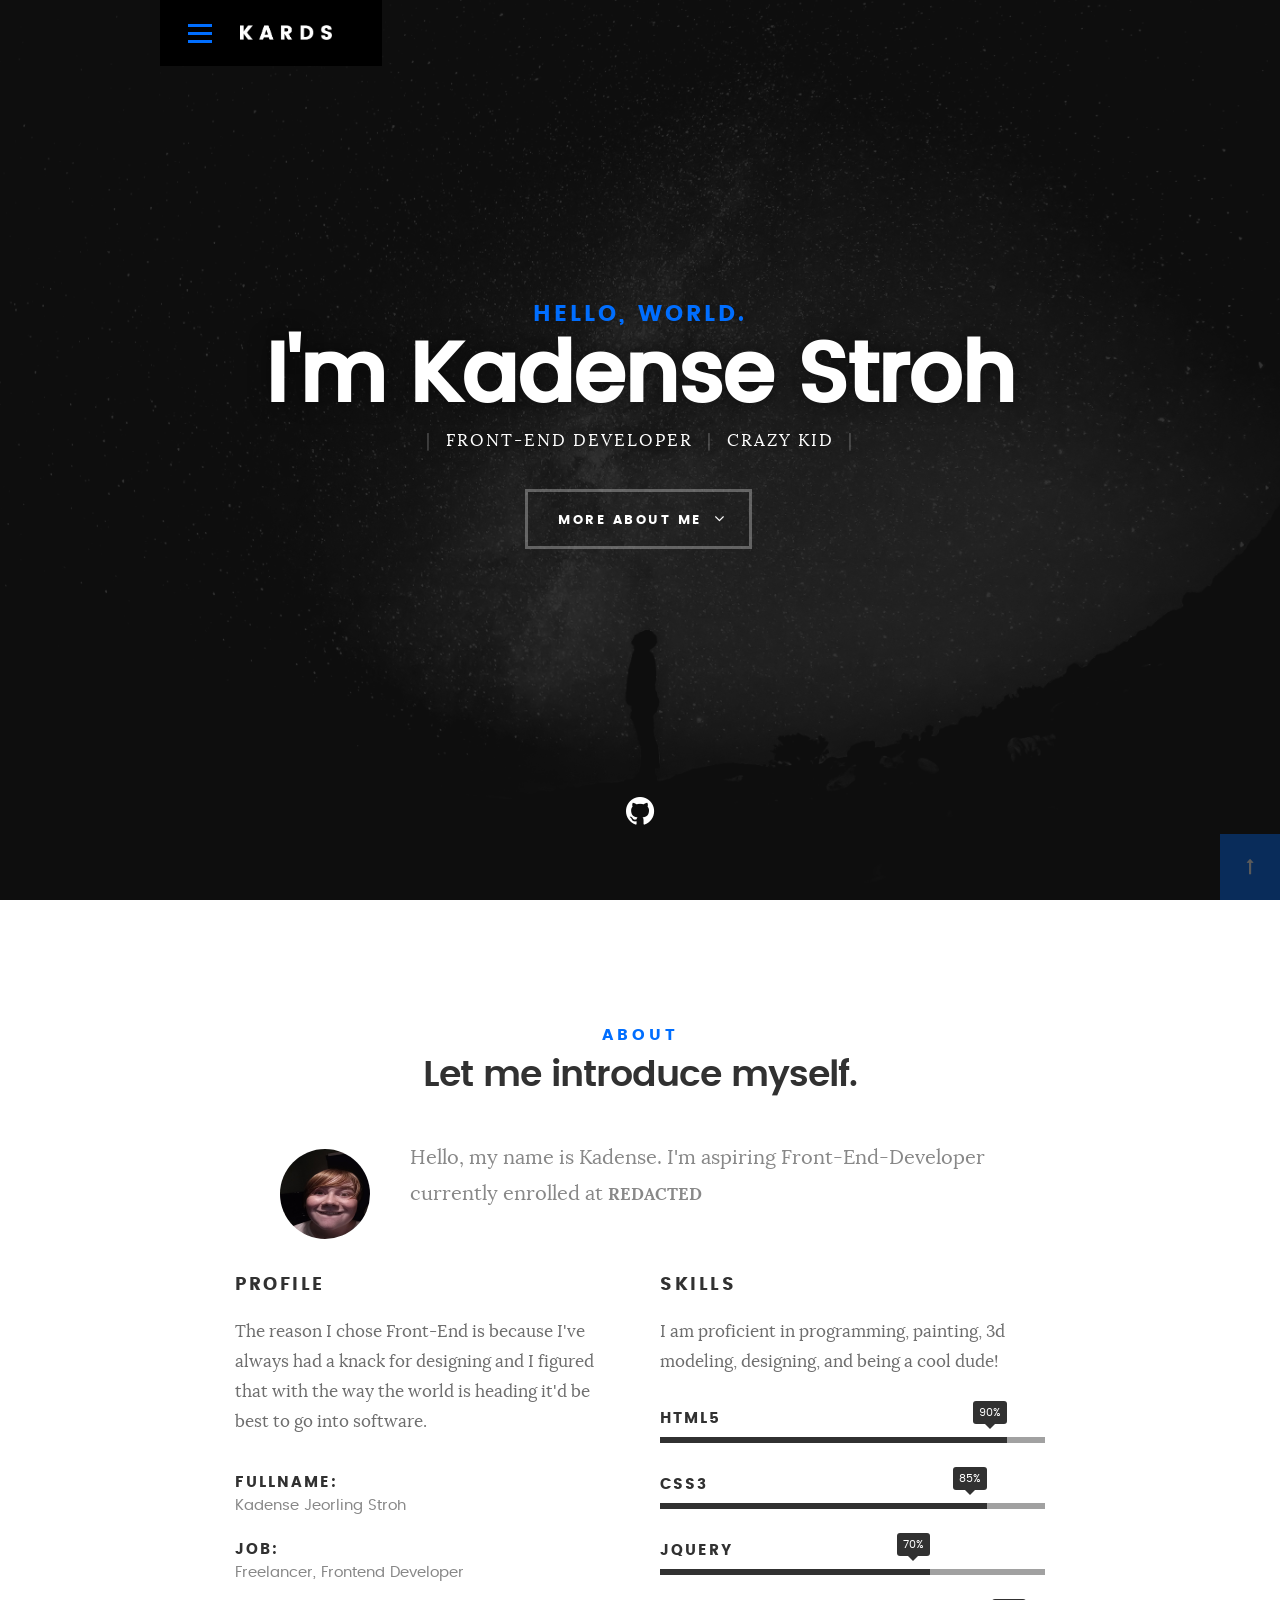
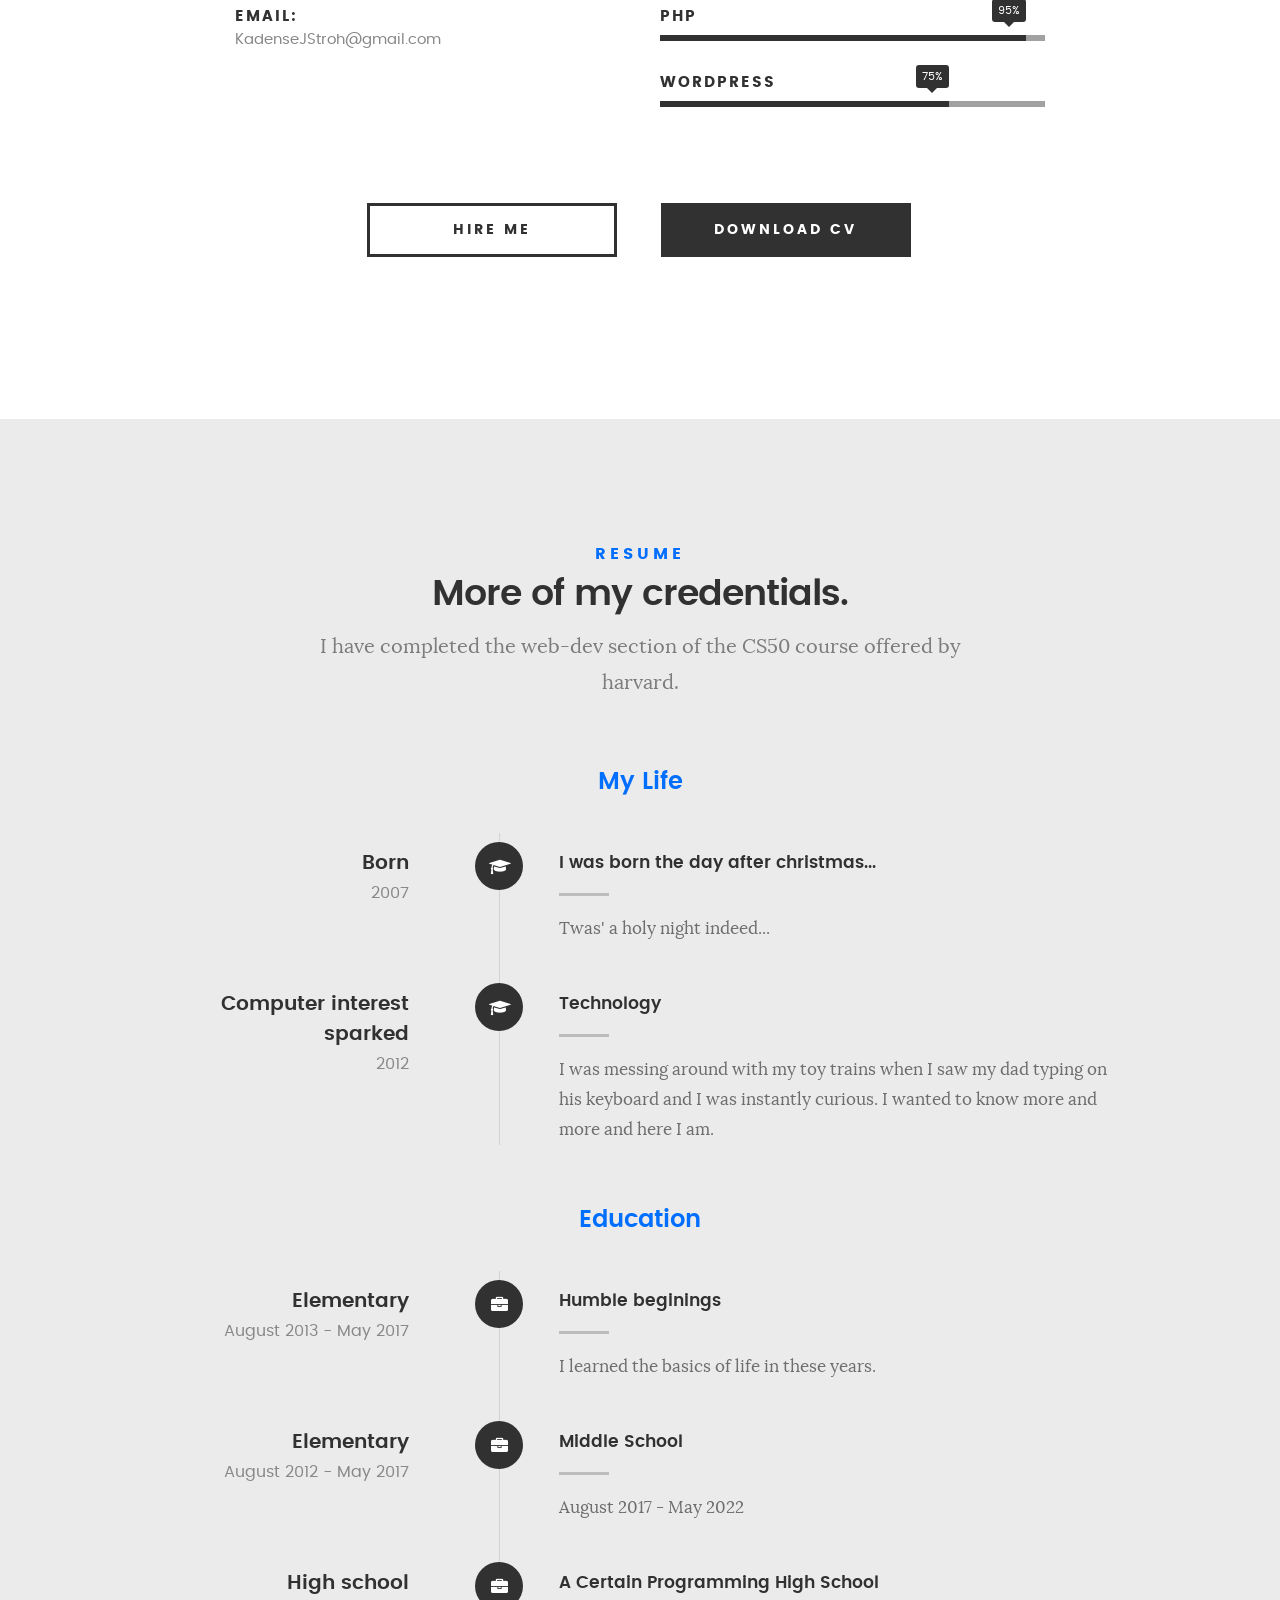
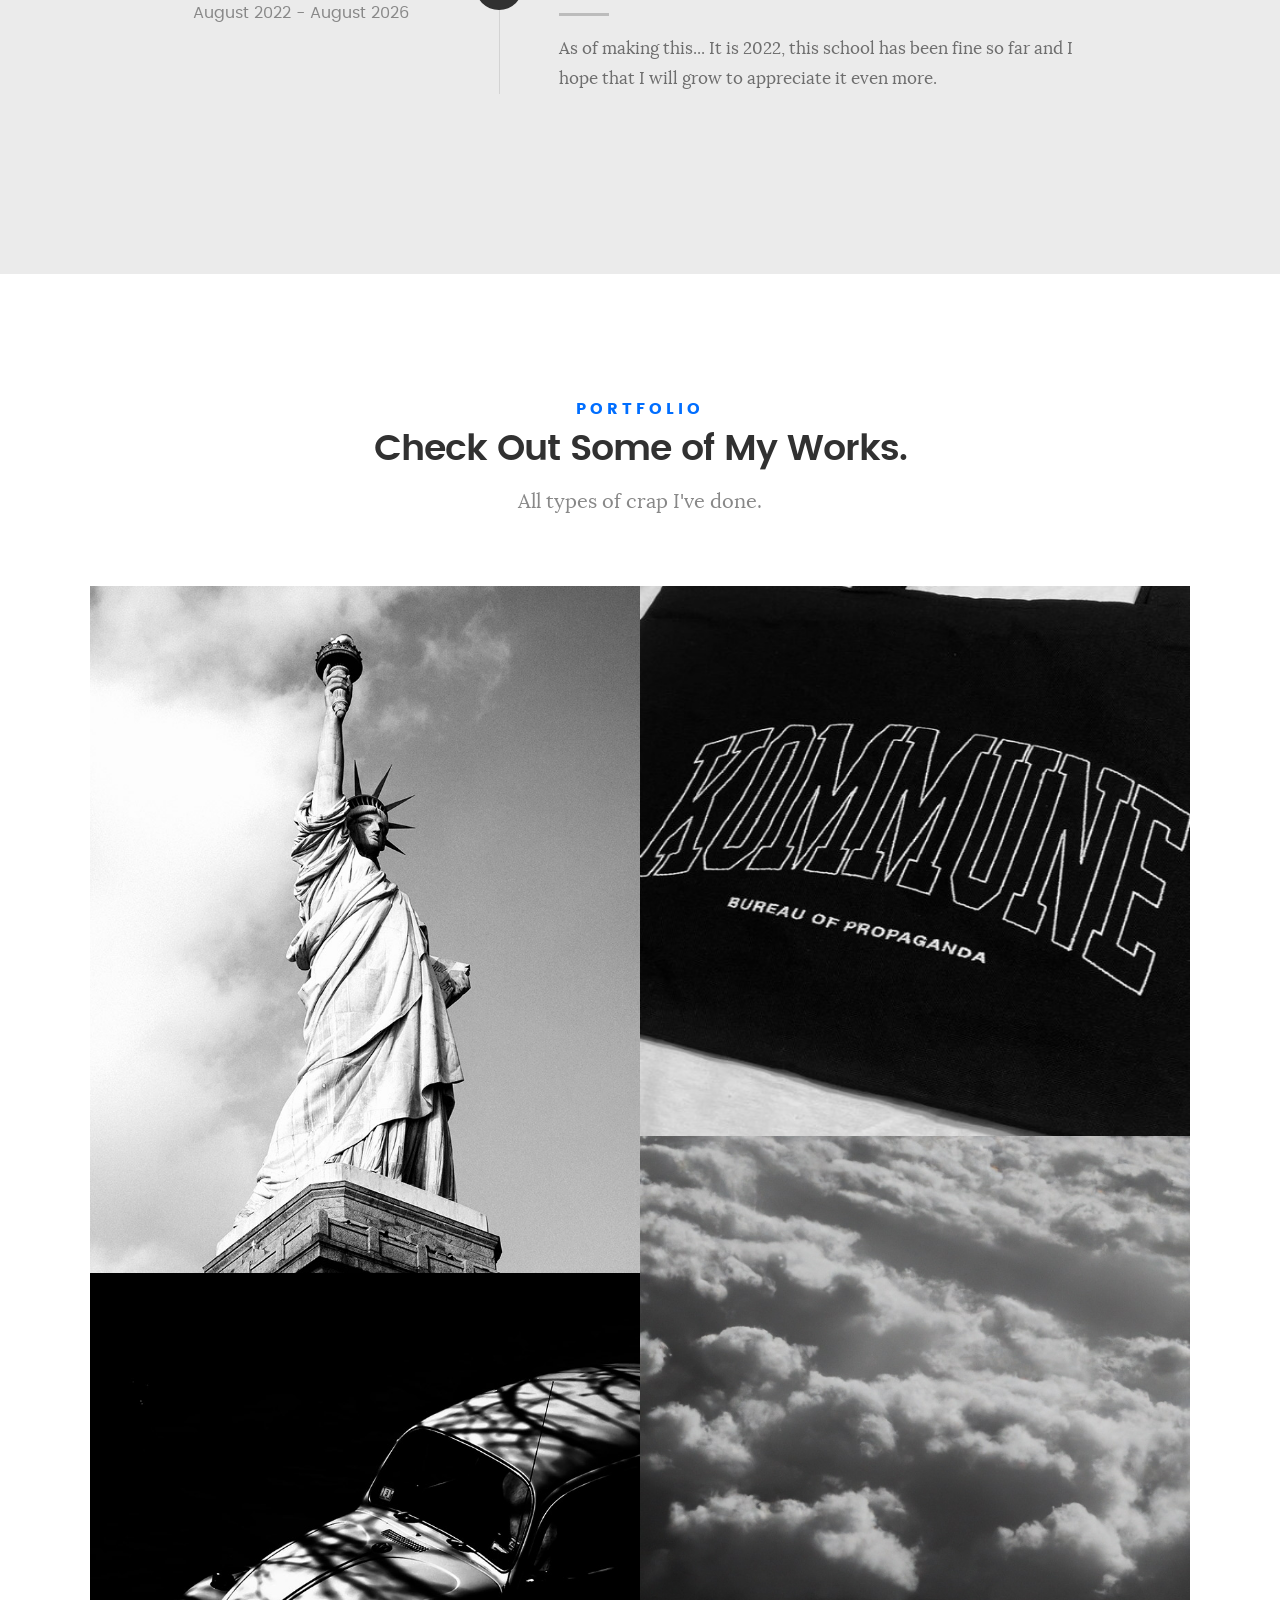
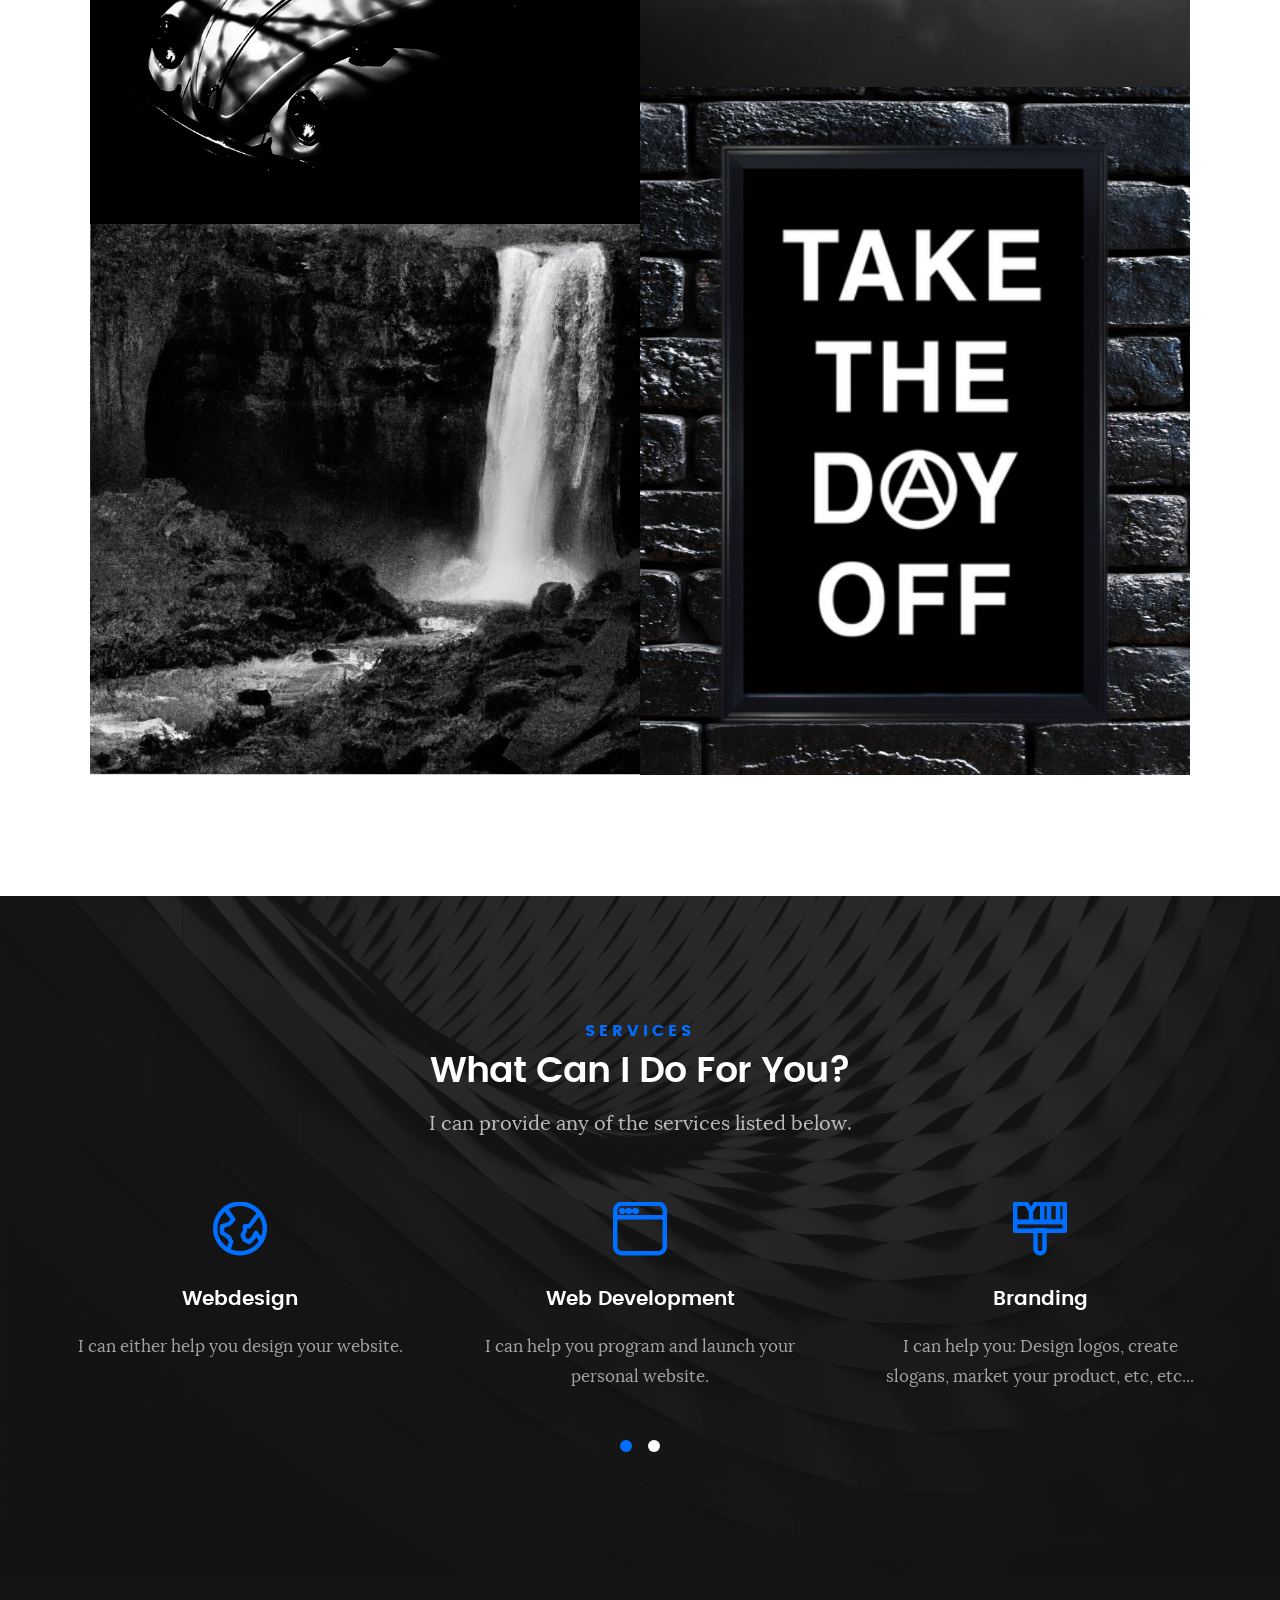
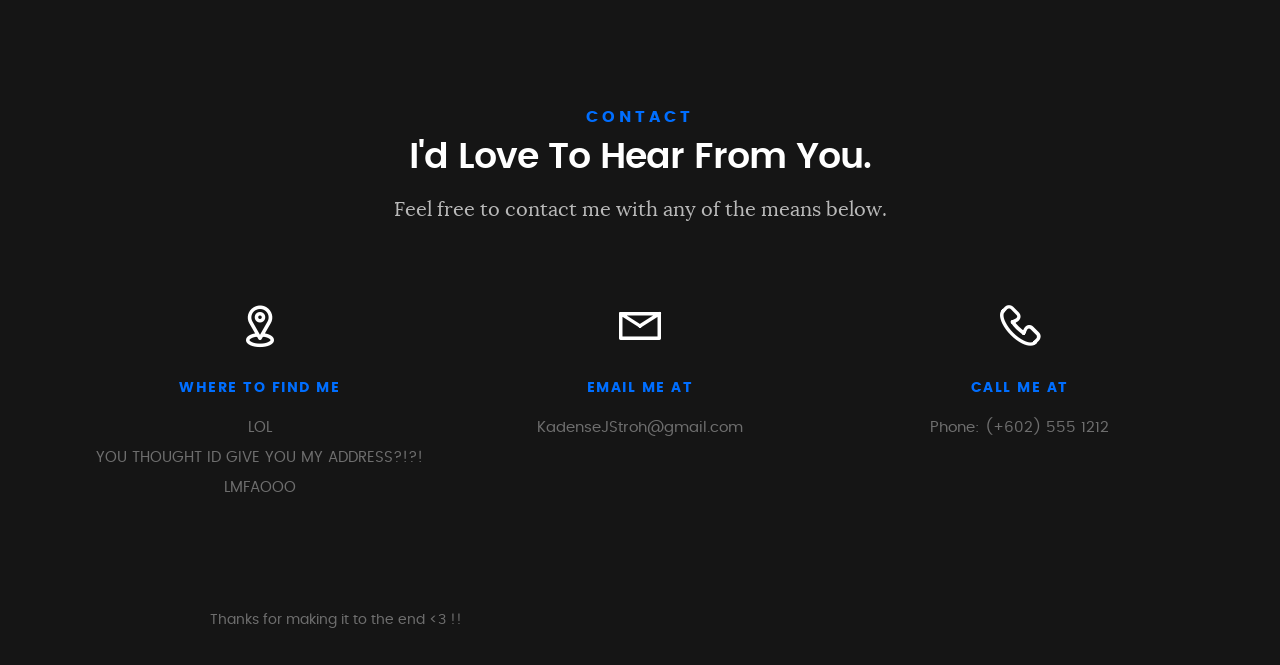
==== index.html @ 2c358355 "Update index.html" ====
<!DOCTYPE html>
<!--[if IE 8 ]><html class="no-js oldie ie8" lang="en"> <![endif]-->
<!--[if IE 9 ]><html class="no-js oldie ie9" lang="en"> <![endif]-->
<!--[if (gte IE 9)|!(IE)]><!--><html class="no-js" lang="en"> <!--<![endif]-->
<head>

<link rel="shortcut icon" type="image/png" 
      href="{{ "favicon.png"  | absolute_url }}">
	
   <!--- basic page needs
   ================================================== -->
   <meta charset="utf-8">
	<title>Portfolio</title>
	<meta name="description" content="">  
	<meta name="author" content="">

   <!-- mobile specific metas
   ================================================== -->
	<meta name="viewport" content="width=device-width, initial-scale=1, maximum-scale=1">

 	<!-- CSS
   ================================================== -->
   <link rel="stylesheet" href="css/base.css">  
   <link rel="stylesheet" href="css/main.css">
   <link rel="stylesheet" href="css/vendor.css">     

   <!-- script
   ================================================== -->   
	<script src="js/modernizr.js"></script>
	<script src="js/pace.min.js"></script>

   <!-- favicons
	================================================== -->
	<link rel="icon" type="image/png" href="favicon.png">

</head>

<body id="top">

	<!-- header 
   ================================================== -->
   <header>   	
   	<div class="row">

   		<div class="top-bar">
   			<a class="menu-toggle" href="#"><span>Menu</span></a>

	   		<div class="logo">
		         <a href="index.html">Home</a>
		      </div>		      

		   	<nav id="main-nav-wrap">
					<ul class="main-navigation">
						<li class="current"><a class="smoothscroll"  href="#intro" title="">Home</a></li>
						<li><a class="smoothscroll"  href="#about" title="">About</a></li>
						<li><a class="smoothscroll"  href="#resume" title="">Resume</a></li>
						<li><a class="smoothscroll"  href="#portfolio" title="">Portfolio</a></li>
						<li><a class="smoothscroll"  href="#services" title="">Services</a></li>					
						<li><a class="smoothscroll"  href="#contact" title="">Contact</a></li>	
						<li><a href="styles.html" title="">Style Demo</a></li>				
					</ul>
				</nav>    		
   		</div> <!-- /top-bar --> 
   		
   	</div> <!-- /row --> 		
   </header> <!-- /header -->

	<!-- intro section
   ================================================== -->
   <section id="intro">   

   	<div class="intro-overlay"></div>	

   	<div class="intro-content">
   		<div class="row">

   			<div class="col-twelve">

	   			<h5>Hello, World.</h5>
	   			<h1>I'm Kadense Stroh</h1>

	   			<p class="intro-position">
	   				<span>Front-end Developer</span>
	   				<span>Crazy Kid</span> 
	   			</p>

	   			<a class="button stroke smoothscroll" href="#about" title="">More About Me</a>

	   		</div>  
   			
   		</div>   		 		
   	</div> <!-- /intro-content --> 

   	<ul class="intro-social">
         <li><a href="https://github.com/Porgius"><i class="fa fa-github"></i></a></li>
      </ul> <!-- /intro-social -->      	

   </section> <!-- /intro -->


   <!-- about section
   ================================================== -->
   <section id="about">  

   	<div class="row section-intro">
   		<div class="col-twelve">

   			<h5>About</h5>
   			<h1>Let me introduce myself.</h1>

   			<div class="intro-info">

   				<img src="images/profile-pic.jpg" alt="Profile Picture">

   				<p class="lead">Hello, my name is Kadense. I'm aspiring Front-End-Developer currently enrolled at <strong> REDACTED </strong></p>
   			</div>   			

   		</div>   		
   	</div> <!-- /section-intro -->

   	<div class="row about-content">

   		<div class="col-six tab-full">

   			<h3>Profile</h3>
   			<p>The reason I chose Front-End is because I've always had a knack for designing and I figured that with the way the world is heading it'd be best to go into software.</p>

   			<ul class="info-list">
   				<li>
   					<strong>Fullname:</strong>
   					<span>Kadense Jeorling Stroh</span>
   				</li>
   		
   				<li>
   					<strong>Job:</strong>
   					<span>Freelancer, Frontend Developer</span>
   				</li>
   				<li>
   					<strong>Email:</strong>
   					<span>KadenseJStroh@gmail.com</span>
   				</li>

   			</ul> <!-- /info-list -->

   		</div>

   		<div class="col-six tab-full">

   			<h3>Skills</h3>
   			<p>I am proficient in programming, painting, 3d modeling, designing, and being a cool dude!</p>

				<ul class="skill-bars">
				   <li>
				   	<div class="progress percent90"><span>90%</span></div>
				   	<strong>HTML5</strong>
				   </li>
				   <li>
				   	<div class="progress percent85"><span>85%</span></div>
				   	<strong>CSS3</strong>
				   </li>
				   <li>
				   	<div class="progress percent70"><span>70%</span></div>
				   	<strong>JQuery</strong>
				   </li>
				   <li>
				   	<div class="progress percent95"><span>95%</span></div>
				   	<strong>PHP</strong>
				   </li>
				   <li>

				   	<div class="progress percent75"><span>75%</span></div>
				   	<strong>Wordpress</strong>
				   </li>
      
				</ul> <!-- /skill-bars -->		

   		</div>

   	</div>

   	<div class="row button-section">
   		<div class="col-twelve">
   			<a href="#contact" title="Hire Me" class="button stroke smoothscroll">Hire Me</a>
   			<a href="#" title="Download CV" class="button button-primary">Download CV</a>
   		</div>   		
   	</div>

   </section> <!-- /process-->    


   <!-- resume Section
   ================================================== -->
	<section id="resume" class="grey-section">

		<div class="row section-intro">
   		<div class="col-twelve">

   			<h5>Resume</h5>
   			<h1>More of my credentials.</h1>

   			<p class="lead">I have completed the web-dev section of the CS50 course offered by harvard.</p>

   		</div>   		
   	</div> <!-- /section-intro--> 

   	<div class="row resume-timeline">

   		<div class="col-twelve resume-header">

   			<h2>My Life</h2>

   		</div> <!-- /resume-header -->

   		<div class="col-twelve">

   			<div class="timeline-wrap">

   				<div class="timeline-block">

	   				<div class="timeline-ico">
	   					<i class="fa fa-graduation-cap"></i>
	   				</div>

	   				<div class="timeline-header">
	   					<h3>Born</h3>
	   					<p>2007</p>
	   				</div>

	   				<div class="timeline-content">
	   					<h4>I was born the day after christmas...</h4>
	   					<p>Twas' a holy night indeed...</p>
	   				</div>

	   			</div> <!-- /timeline-block -->

	   			<div class="timeline-block">

	   				<div class="timeline-ico">
	   					<i class="fa fa-graduation-cap"></i>
	   				</div>

	   				<div class="timeline-header">
	   					<h3>Computer interest sparked</h3>
	   					<p>2012</p>
	   				</div>

	   				<div class="timeline-content">
	   					<h4>Technology</h4>
	   					<p>I was messing around with my toy trains when I saw my dad typing on his keyboard and I was instantly curious. I wanted to know more and more and here I am.</p>
	   				</div>

	   			</div> <!-- /timeline-block -->

   			</div> <!-- /timeline-wrap -->   			

   		</div> <!-- /col-twelve -->
   		
   	</div> <!-- /resume-timeline -->
   	
   	<div class="row resume-timeline">

   		<div class="col-twelve resume-header">

   			<h2>Education</h2>

   		</div> <!-- /resume-header -->

   		<div class="col-twelve">

   			<div class="timeline-wrap">

   				<div class="timeline-block">

	   				<div class="timeline-ico">
	   					<i class="fa fa-briefcase"></i>
	   				</div>

	   				<div class="timeline-header">
	   					<h3>Elementary</h3>
	   					<p>August 2013 - May 2017</p>
	   				</div>

	   				<div class="timeline-content">
	   					<h4>Humble beginings</h4>
	   					<p>I learned the basics of life in these years.</p>
	   				</div>

	   			</div> <!-- /timeline-block -->

	   			<div class="timeline-block">

	   				<div class="timeline-ico">
	   					<i class="fa fa-briefcase"></i>
	   				</div>

	   				<div class="timeline-header">
	   					<h3>Elementary</h3>
	   					<p>August 2012 - May 2017</p>
	   				</div>

	   				<div class="timeline-content">
	   					<h4>Middle School</h4>
	   					<p>August 2017 - May 2022</p>
	   				</div>

	   			</div> <!-- /timeline-block -->

	   			<div class="timeline-block">

	   				<div class="timeline-ico">
	   					<i class="fa fa-briefcase"></i>
	   				</div>

	   				<div class="timeline-header">
	   					<h3>High school</h3>
	   					<p>August 2022 - August 2026</p>
	   				</div>

	   				<div class="timeline-content">
	   					<h4>A Certain Programming High School</h4>
	   					<p>As of making this... It is 2022, this school has been fine so far and I hope that I will grow to appreciate it even more.</p>
	   				</div>

	   			</div> <!-- /timeline-block -->

   			</div> <!-- /timeline-wrap -->   			

   		</div> <!-- /col-twelve -->
   		
   	</div> <!-- /resume-timeline -->
		
	</section> <!-- /features -->


	<!-- Portfolio Section
   ================================================== -->
	<section id="portfolio">

		<div class="row section-intro">
   		<div class="col-twelve">

   			<h5>Portfolio</h5>
   			<h1>Check Out Some of My Works.</h1>

   			<p class="lead">All types of crap I've done.</p>

   		</div>   		
   	</div> <!-- /section-intro--> 

   	<div class="row portfolio-content">

   		<div class="col-twelve">

   			<!-- portfolio-wrapper -->
	         <div id="folio-wrapper" class="block-1-2 block-mob-full stack">

	         	<div class="bgrid folio-item">
	               <div class="item-wrap">
	               	<img src="images/portfolio/liberty.jpg" alt="Liberty">
	                  <a href="#modal-01" class="overlay">	                  	           
	                     <div class="folio-item-table">
	                     	<div class="folio-item-cell">
		     					       <h3 class="folio-title">Liberty</h3>	     					    
		     					    	 <span class="folio-types">
		     					       	  Graphic Design
		     					       </span>
		     					   </div>	                      	
	                     </div>                    
	                  </a>
	               </div>	               
	        		</div> <!-- /folio-item -->

	        		<div class="bgrid folio-item">
	               <div class="item-wrap">
	               	<img src="images/portfolio/shutterbug.jpg" alt="Shutterbug">
	               	<a href="#modal-02" class="overlay">              		                  
	                     <div class="folio-item-table">
	                     	<div class="folio-item-cell">
	                     		<h3 class="folio-title">Kommune</h3>	     					    
		     					    	<span class="folio-types">
		     					       	  Web Design
		     					      </span>		     		
		     					   </div> 	                      	
	                     </div>                    
	                  </a>
	               </div>
	        		</div> <!-- /folio-item -->

	            <div class="bgrid folio-item">
	               <div class="item-wrap">
	               	<img src="images/portfolio/clouds.jpg"alt="Clouds">
	                  <a href="#modal-03" class="overlay">             		                  
	                     <div class="folio-item-table">
	                     	<div class="folio-item-cell">
	                     		<h3 class="folio-title">Clouds</h3>	     					    
		     					    	<span class="folio-types">
		     					       	  Cloud API
		     					      </span>		     		
		     					   </div> 	                      	
	                     </div>                    
	                  </a>
	               </div>
	        		</div> <!-- /folio-item -->

	            <div class="bgrid folio-item">
	               <div class="item-wrap">
	               	<img src="images/portfolio/beetle.jpg" alt="Beetle">
	                  <a href="#modal-04" class="overlay">                  	                 
	                     <div class="folio-item-table">
	                     	<div class="folio-item-cell">
	                     		<h3 class="folio-title">Beetle</h3>	     					    
		     					    	<span class="folio-types">
		     					       	  3d modeling
		     					      </span>		     		
		     					   </div>  	                      	
	                     </div>                    
	                  </a>
	               </div>
	        		</div> <!-- /folio-item -->     

	        		<div class="bgrid folio-item">
	               <div class="item-wrap">
	               	<img src="images/portfolio/lighthouse.jpg" alt="Lighthouse">
	                  <a href="#modal-05" class="overlay">             		                  
	                     <div class="folio-item-table">
	                     	<div class="folio-item-cell">
	                     		<h3 class="folio-title">Graphic Design</h3>	     					    
		     					    	<span class="folio-types">
		     					       	  Kommune99
		     					      </span>		     		
		     					   </div> 	                      	
	                     </div>                    
	                  </a>
	               </div>
	        		</div> <!-- /folio-item -->

	            <div class="bgrid folio-item">
	               <div class="item-wrap">
	               	<img src="images/portfolio/salad.jpg" alt="Salad">
	                  <a href="#modal-06" class="overlay">
	                     <div class="folio-item-table">
	                     	<div class="folio-item-cell">
	                     		<h3 class="folio-title">Flow</h3>	     					    
		     					    	<span class="folio-types">
		     					       	  Branding
		     					      </span>		     		
		     					   </div>	                      	
	                     </div>                    
	                  </a>
	               </div>
	        		</div> <!-- /folio-item -->   

	            <!-- modal popups - begin
	            ============================================================= -->
	            <div id="modal-01" class="popup-modal slider mfp-hide">	

				     	<div class="media">
				     		<img src="images/portfolio/modals/m-liberty.jpg" alt="" />
				     	</div>      	

					   <div class="description-box">
					      <h4>Liberty</h4>		      
					      <p>Proin gravida nibh vel velit auctor aliquet. Aenean sollicitudin, lorem quis bibendum auctor, nisi elit consequat ipsum, nec sagittis sem nibh id elit.</p>

					      <div class="categories">Web Development</div>			               
					   </div>

			         <div class="link-box">
			            <a href="http://www.behance.net">Details</a>
					      <a href="#" class="popup-modal-dismiss">Close</a>
			         </div>		      

				   </div> <!-- /modal-01 -->

				   <div id="modal-02" class="popup-modal slider mfp-hide">	

				     	<div class="media">
				     		<img src="images/portfolio/modals/m-shutterbug.jpg" alt="" />
				     	</div>      	

					   <div class="description-box">
					      <h4>Shutterbug</h4>		      
					      <p>Proin gravida nibh vel velit auctor aliquet. Aenean sollicitudin, lorem quis bibendum auctor, nisi elit consequat ipsum, nec sagittis sem nibh id elit.</p>

					      <div class="categories">Web Design</div>			               
					   </div>

			         <div class="link-box">
			            <a href="http://www.behance.net">Details</a>
					      <a href="#" class="popup-modal-dismiss">Close</a>
			         </div>		      

				   </div> <!-- /modal-02 -->

				   <div id="modal-03" class="popup-modal slider mfp-hide">	

				     	<div class="media">
				     		<img src="images/portfolio/modals/m-clouds.jpg" alt="" />
				     	</div>      	

					   <div class="description-box">
					      <h4>Clouds</h4>		      
					      <p>Proin gravida nibh vel velit auctor aliquet. Aenean sollicitudin, lorem quis bibendum auctor, nisi elit consequat ipsum, nec sagittis sem nibh id elit.</p>

					      <div class="categories">Web Design</div>			               
					   </div>

			         <div class="link-box">
			            <a href="http://www.behance.net">Details</a>
					      <a href="#" class="popup-modal-dismiss">Close</a>
			         </div>		      

				   </div> <!-- /modal-03 -->

				   <div id="modal-04" class="popup-modal slider mfp-hide">	

				     	<div class="media">
				     		<img src="images/portfolio/modals/m-beetle.jpg" alt="" />
				     	</div>      	

					   <div class="description-box">
					      <h4>Beetle</h4>		      
					      <p>Proin gravida nibh vel velit auctor aliquet. Aenean sollicitudin, lorem quis bibendum auctor, nisi elit consequat ipsum, nec sagittis sem nibh id elit.</p>

					      <div class="categories">Branding</div>			               
					   </div>

			         <div class="link-box">
			            <a href="http://www.behance.net">Details</a>
					      <a href="#" class="popup-modal-dismiss">Close</a>
			         </div>		      

				   </div> <!-- /modal-04 -->

				   <div id="modal-05" class="popup-modal slider mfp-hide">	

				     	<div class="media">
				     		<img src="images/portfolio/modals/m-lighthouse.jpg" alt="" />
				     	</div>      	

					   <div class="description-box">
					      <h4>Lighthouse</h4>		      
					      <p>Proin gravida nibh vel velit auctor aliquet. Aenean sollicitudin, lorem quis bibendum auctor, nisi elit consequat ipsum, nec sagittis sem nibh id elit.</p>

					      <div class="categories">Web Development</div>			               
					   </div>

			         <div class="link-box">
			            <a href="http://www.behance.net">Details</a>
					      <a href="#" class="popup-modal-dismiss">Close</a>
			         </div>		      

				   </div> <!-- /modal-05 -->

				   <div id="modal-06" class="popup-modal slider mfp-hide">	

				     	<div class="media">
				     		<img src="images/portfolio/modals/m-salad.jpg" alt="" />
				     	</div>      	

					   <div class="description-box">
					      <h4>Salad</h4>		      
					      <p>Proin gravida nibh vel velit auctor aliquet. Aenean sollicitudin, lorem quis bibendum auctor, nisi elit consequat ipsum, nec sagittis sem nibh id elit.</p>

					      <div class="categories">Branding</div>			               
					   </div>

			         <div class="link-box">
			            <a href="http://www.behance.net">Details</a>
					      <a href="#" class="popup-modal-dismiss">Close</a>
			         </div>		      

				   </div> <!-- /modal-06 -->


				   <!-- modal popups - end
	            ============================================================= -->

	         </div> <!-- /portfolio-wrapper --> 

   		</div>  <!-- /twelve -->   

   	</div> <!-- /portfolio-content --> 
		
	</section> <!-- /portfolio --> 
	<!-- services Section
   ================================================== -->
	<section id="services">

		<div class="overlay"></div>

		<div class="row section-intro">
   		<div class="col-twelve">

   			<h5>Services</h5>
   			<h1>What Can I Do For You?</h1>

   			<p class="lead">I can provide any of the services listed below.</p>

   		</div>   		
   	</div> <!-- /section-intro -->

   	<div class="row services-content">

   		<div id="owl-slider" class="owl-carousel services-list">

	      	<div class="service">	

	      		<span class="icon"><i class="icon-earth"></i></span>            

	            <div class="service-content">	

	            	 <h3>Webdesign</h3>

		            <p class="desc"> I can either help you design your website.
	         		</p>
	         		
	         	</div> 	         	 

				</div> <!-- /service -->

				<div class="service">	

					<span class="icon"><i class="icon-window"></i></span>                          

	            <div class="service-content">	

	            	<h3>Web Development</h3>  

		            <p class="desc">I can help you program and launch your personal website.
	         		</p>

	            </div>	                          

			   </div> <!-- /service -->

			   <div class="service">

			   	<span class="icon"><i class="icon-paint-brush"></i></span>		            

	            <div class="service-content">

	            	<h3>Branding</h3>

		            <p class="desc">I can help you: Design logos, create slogans, market your product, etc, etc...
	        			</p> 

					</div>

				</div> <!-- /service -->

			   <div class="service">

			   	<span class="icon"><i class="icon-image"></i></span>	            

	            <div class="service-content">

	            	<h3>Graphics Design</h3>

		            <p class="desc"> I can assist in design of products.
	        			</p> 

	            </div>	               

			   </div> <!-- /service -->

			   <div class="service">

			   	<span class="icon"><i class="icon-chat"></i></span>	   	           

	            <div class="service-content">

	            	 <h3>Consultancy</h3>

		            <p class="desc">I can talk and guide you through any of the services mentioned above.
	        			</p> 
	        			
	            </div>	               

			   </div> <!-- /service -->

	      </div> <!-- /services-list -->
   		
   	</div> <!-- /services-content -->
		
	</section> <!-- /services -->	


	<!-- stats Section
   ================================================== -->
	
	
   <!-- contact
   ================================================== -->
	<section id="contact">

		<div class="row section-intro">
   		<div class="col-twelve">

   			<h5>Contact</h5>
   			<h1>I'd Love To Hear From You.</h1>

   			<p class="lead">Feel free to contact me with any of the means below.</p>
			
         </div> <!-- /col-twelve -->
   		
   	</div> <!-- /contact-form -->

   	<div class="row contact-info">

   		<div class="col-four tab-full">

   			<div class="icon">
   				<i class="icon-pin"></i>
   			</div>

   			<h5>Where to find me</h5>

   			<p>
            LOL<br>
            YOU THOUGHT ID GIVE YOU MY ADDRESS?!?!<br>
            LMFAOOO
            </p>

   		</div>

   		<div class="col-four tab-full collapse">

   			<div class="icon">
   				<i class="icon-mail"></i>
   			</div>

   			<h5>Email Me At</h5>

   			<p>KadenseJStroh@gmail.com<br>
			     
			   </p>

   		</div>

   		<div class="col-four tab-full">

   			<div class="icon">
   				<i class="icon-phone"></i>
   			</div>

   			<h5>Call Me At</h5>

   			<p>Phone: (+602) 555 1212<br><br>
			   </p>

   		</div>
   		
   	</div> <!-- /contact-info -->
		
	</section> <!-- /contact -->


   <!-- footer
   ================================================== -->

   <footer>
     	<div class="row">

     		<div class="col-six tab-full pull-right social">

	      		
	      </div>

      	<div class="col-six tab-full">
	      	<div class="copyright">
		        	<span>Thanks for making it to the end <3 !! </span>        	
		         </div>		                  
	      	</div>

	      	<div id="go-top">
		         <a class="smoothscroll" title="Back to Top" href="#top"><i class="fa fa-long-arrow-up"></i></a>
		      </div>

      	</div> <!-- /row -->     	
   </footer>  

   <div id="preloader"> 
    	<div id="loader"></div>
   </div> 

   <!-- Java Script
   ================================================== --> 
   <script src="js/jquery-2.1.3.min.js"></script>
   <script src="js/plugins.js"></script>
   <script src="js/main.js"></script>

</body>

</html>
---- css/base.css ----
/**
 * =================================================================== 
 *
 *  Kards v1.0 Base Stylesheet
 *  url: styleshout.com
 *  03-01-2016
 *  ------------------------------------------------------------------
 *  TOC:
 *  01. reset
 *  02. basic/base setup styles
 *  03. grid
 *  04. MISC
 *
 * =================================================================== 
 */

/** 
 * ===================================================================
 * 01. reset - normalize.css v3.0.2 | MIT License | git.io/normalize
 *
 * ------------------------------------------------------------------- 
 */
html {
	font-family: sans-serif;
	-ms-text-size-adjust: 100%;
	-webkit-text-size-adjust: 100%;
}

body {
	margin: 0;
}

article,
aside,
details,
figcaption,
figure,
footer,
header,
hgroup,
main,
menu,
nav,
section,
summary {
	display: block;
}

audio,
canvas,
progress,
video {
	display: inline-block;
	vertical-align: baseline;
}

audio:not([controls]) {
	display: none;
	height: 0;
}

[hidden],
template {
	display: none;
}

a {
	background: transparent;
}

a:active,
a:hover {
	outline: 0;
}

abbr[title] {
	border-bottom: 1px dotted;
}

b,
strong {
	font-weight: bold;
}

dfn {
	font-style: italic;
}

h1 {
	font-size: 2em;
	margin: 0.67em 0;
}

mark {
	background: #ff0;
	color: #000;
}

small {
	font-size: 80%;
}

sub,
sup {
	font-size: 75%;
	line-height: 0;
	position: relative;
	vertical-align: baseline;
}

sup {
	top: -0.5em;
}

sub {
	bottom: -0.25em;
}

img {
	border: 0;
}

svg:not(:root) {
	overflow: hidden;
}

figure {
	margin: 1em 40px;
}

hr {
	-moz-box-sizing: content-box;
	box-sizing: content-box;
	height: 0;
}

pre {
	overflow: auto;
}

code,
kbd,
pre,
samp {
	font-family: monospace, monospace;
	font-size: 1em;
}

button,
input,
optgroup,
select,
textarea {
	color: inherit;
	font: inherit;
	margin: 0;
}

button {
	overflow: visible;
}

button,
select {
	text-transform: none;
}

button,
html input[type="button"],
input[type="reset"],
input[type="submit"] {
	-webkit-appearance: button;
	cursor: pointer;
}

button[disabled],
html input[disabled] {
	cursor: default;
}

button::-moz-focus-inner,
input::-moz-focus-inner {
	border: 0;
	padding: 0;
}

input {
	line-height: normal;
}

input[type="checkbox"],
input[type="radio"] {
	box-sizing: border-box;
	padding: 0;
}

input[type="number"]::-webkit-inner-spin-button,
input[type="number"]::-webkit-outer-spin-button {
	height: auto;
}

input[type="search"] {
	-webkit-appearance: textfield;
	-moz-box-sizing: content-box;
	-webkit-box-sizing: content-box;
	box-sizing: content-box;
}

input[type="search"]::-webkit-search-cancel-button,
input[type="search"]::-webkit-search-decoration {
	-webkit-appearance: none;
}

fieldset {
	border: 1px solid #c0c0c0;
	margin: 0 2px;
	padding: 0.35em 0.625em 0.75em;
}

legend {
	border: 0;
	padding: 0;
}

textarea {
	overflow: auto;
}

optgroup {
	font-weight: bold;
}

table {
	border-collapse: collapse;
	border-spacing: 0;
}

td,
th {
	padding: 0;
}

/** 
 * ===================================================================
 * 02. basic/base setup styles - (_basic.scss)
 *
 * ------------------------------------------------------------------- 
 */
html {
	font-size: 62.5%;
	box-sizing: border-box;
}

*,
*::before,
*::after {
	box-sizing: inherit;
}

body {
	font-weight: normal;
	line-height: 1;
	text-rendering: optimizeLegibility;
	word-wrap: break-word;
	-webkit-overflow-scrolling: touch;
	-webkit-text-size-adjust: none;
}

body,
input,
button {
	-moz-osx-font-smoothing: grayscale;
	-webkit-font-smoothing: antialiased;
}

/**
 * Media - (_basic.scss)
 * ------------------------------------------------------------------- 
 */
img,
video {
	max-width: 100%;
	height: auto;
}

/**
 * Typography resets - (_basic.scss)
 * ------------------------------------------------------------------- 
 */
div,
dl,
dt,
dd,
ul,
ol,
li,
h1,
h2,
h3,
h4,
h5,
h6,
pre,
form,
p,
blockquote,
th,
td {
	margin: 0;
	padding: 0;
}

h1,
h2,
h3,
h4,
h5,
h6 {
	-webkit-font-variant-ligatures: common-ligatures;
	-moz-font-variant-ligatures: common-ligatures;
	font-variant-ligatures: common-ligatures;
	text-rendering: optimizeLegibility;
}

em,
i {
	font-style: italic;
	line-height: inherit;
}

strong,
b {
	font-weight: bold;
	line-height: inherit;
}

small {
	font-size: 60%;
	line-height: inherit;
}

ol,
ul {
	list-style: none;
}

li {
	display: block;
}

/**
 * links - (_basic.scss)
 * ------------------------------------------------------------------- 
 */
a {
	text-decoration: none;
	line-height: inherit;
}

a img {
	border: none;
}

/**
 * inputs - (_basic.scss)
 * ------------------------------------------------------------------- 
 */
fieldset {
	margin: 0;
	padding: 0;
}

input[type="email"],
input[type="number"],
input[type="search"],
input[type="text"],
input[type="tel"],
input[type="url"],
input[type="password"],
textarea {
	-webkit-appearance: none;
	-moz-appearance: none;
	-ms-appearance: none;
	-o-appearance: none;
	appearance: none;
}

/** 
 * ===================================================================
 * 03. grid - (_grid.scss)
 *
 * ------------------------------------------------------------------- 
 */
.row {
	width: 94%;
	max-width: 1140px;
	margin: 0 auto;
}

.row:before,
.row:after {
	content: "";
	display: table;
}

.row:after {
	clear: both;
}

.row .row {
	width: auto;
	max-width: none;
	margin-left: -20px;
	margin-right: -20px;
}

[class*="col-"],
.bgrid {
	float: left;
}

[class*="col-"] + [class*="col-"].end {
	float: right;
}

[class*="col-"] {
	padding: 0 20px;
}

.col-one {
	width: 8.33333%;
}

.col-two,
.col-1-6 {
	width: 16.66667%;
}

.col-three,
.col-1-4 {
	width: 25%;
}

.col-four,
.col-1-3 {
	width: 33.33333%;
}

.col-five {
	width: 41.66667%;
}

.col-six,
.col-1-2 {
	width: 50%;
}

.col-seven {
	width: 58.33333%;
}

.col-eight,
.col-2-3 {
	width: 66.66667%;
}

.col-nine,
.col-3-4 {
	width: 75%;
}

.col-ten,
.col-5-6 {
	width: 83.33333%;
}

.col-eleven {
	width: 91.66667%;
}

.col-twelve,
.col-full {
	width: 100%;
}

/**
 * small screens - (_grid.scss)
 * --------------------------------------------------------------- 
 */
@media screen and (max-width:1024px) {
	.row .row {
		margin-left: -18px;
		margin-right: -18px;
	}

	[class*="col-"] {
		padding: 0 18px;
	}

}

/**
 * tablets - (_grid.scss)
 * --------------------------------------------------------------- 
 */
@media screen and (max-width:768px) {
	.row {
		width: auto;
		padding-left: 30px;
		padding-right: 30px;
	}

	.row .row {
		padding-left: 0;
		padding-right: 0;
		margin-left: -15px;
		margin-right: -15px;
	}

	[class*="col-"] {
		padding: 0 15px;
	}

	.tab-1-4 {
		width: 25%;
	}

	.tab-1-3 {
		width: 33.33333%;
	}

	.tab-1-2 {
		width: 50%;
	}

	.tab-2-3 {
		width: 66.66667%;
	}

	.tab-3-4 {
		width: 75%;
	}

	.tab-full {
		width: 100%;
	}

}

/**
 * large mobile devices - (_grid.scss)
 * --------------------------------------------------------------- 
 */
@media screen and (max-width:600px) {
	.row {
		padding-left: 25px;
		padding-right: 25px;
	}

	.row .row {
		margin-left: -10px;
		margin-right: -10px;
	}

	[class*="col-"] {
		padding: 0 10px;
	}

	.mob-1-4 {
		width: 25%;
	}

	.mob-1-2 {
		width: 50%;
	}

	.mob-3-4 {
		width: 75%;
	}

	.mob-full {
		width: 100%;
	}

}

/**
 * small mobile devices - (_grid.scss)
 * --------------------------------------------------------------- 
 */
@media screen and (max-width:400px) {
	.row .row {
		padding-left: 0;
		padding-right: 0;
		margin-left: 0;
		margin-right: 0;
	}

	[class*="col-"] {
		width: 100% !important;
		float: none !important;
		clear: both !important;
		margin-left: 0;
		margin-right: 0;
		padding: 0;
	}

	[class*="col-"] + [class*="col-"].end {
		float: none;
	}

}

/** 
 * ===================================================================
 * block grids - (_grid.scss)
 *
 * ------------------------------------------------------------------- 
 */
[class*="block-"]:before,
[class*="block-"]:after {
	content: "";
	display: table;
}

[class*="block-"]:after {
	clear: both;
}

.block-1-6 .bgrid {
	width: 16.66667%;
}

.block-1-4 .bgrid {
	width: 25%;
}

.block-1-3 .bgrid {
	width: 33.33333%;
}

.block-1-2 .bgrid {
	width: 50%;
}

/**
 * Clearing for block grid columns. Allow columns with 
 * different heights to align properly.
 */
.block-1-6 .bgrid:nth-child(6n+1),
.block-1-4 .bgrid:nth-child(4n+1),
.block-1-3 .bgrid:nth-child(3n+1),
.block-1-2 .bgrid:nth-child(2n+1) {
	clear: both;
}

/**
 * small screens - (_grid.scss)
 * --------------------------------------------------------------- 
 */
@media screen and (max-width:1024px) {
	.block-s-1-6 .bgrid {
		width: 16.66667%;
	}

	.block-s-1-4 .bgrid {
		width: 25%;
	}

	.block-s-1-3 .bgrid {
		width: 33.33333%;
	}

	.block-s-1-2 .bgrid {
		width: 50%;
	}

	.block-s-full .bgrid {
		width: 100%;
		clear: both;
	}

	[class*="block-s-"] .bgrid:nth-child(n) {
		clear: none;
	}

	.block-s-1-6 .bgrid:nth-child(6n+1),
	.block-s-1-4 .bgrid:nth-child(4n+1),
	.block-s-1-3 .bgrid:nth-child(3n+1),
	.block-s-1-2 .bgrid:nth-child(2n+1) {
		clear: both;
	}

}

/**
 * tablets - (_grid.scss)
 * --------------------------------------------------------------- 
 */
@media screen and (max-width:768px) {
	.block-tab-1-6 .bgrid {
		width: 16.66667%;
	}

	.block-tab-1-4 .bgrid {
		width: 25%;
	}

	.block-tab-1-3 .bgrid {
		width: 33.33333%;
	}

	.block-tab-1-2 .bgrid {
		width: 50%;
	}

	.block-tab-full .bgrid {
		width: 100%;
		clear: both;
	}

	[class*="block-tab-"] .bgrid:nth-child(n) {
		clear: none;
	}

	.block-tab-1-6 .bgrid:nth-child(6n+1),
	.block-tab-1-4 .bgrid:nth-child(4n+1),
	.block-tab-1-3 .bgrid:nth-child(3n+1),
	.block-tab-1-2 .bgrid:nth-child(2n+1) {
		clear: both;
	}

}

/**
 * large mobile devices - (_grid.scss)
 * --------------------------------------------------------------- 
 */
@media screen and (max-width:600px) {
	.block-mob-1-6 .bgrid {
		width: 16.66667%;
	}

	.block-mob-1-4 .bgrid {
		width: 25%;
	}

	.block-mob-1-3 .bgrid {
		width: 33.33333%;
	}

	.block-mob-1-2 .bgrid {
		width: 50%;
	}

	.block-mob-full .bgrid {
		width: 100%;
		clear: both;
	}

	[class*="block-mob-"] .bgrid:nth-child(n) {
		clear: none;
	}

	.block-mob-1-6 .bgrid:nth-child(6n+1),
	.block-mob-1-4 .bgrid:nth-child(4n+1),
	.block-mob-1-3 .bgrid:nth-child(3n+1),
	.block-mob-1-2 .bgrid:nth-child(2n+1) {
		clear: both;
	}

}

/**
 * stack on small mobile devices - (_grid.scss)
 * --------------------------------------------------------------- 
 */
@media screen and (max-width:400px) {
	.stack .bgrid {
		width: 100% !important;
		float: none !important;
		clear: both !important;
		margin-left: 0;
		margin-right: 0;
	}

}

/** 
 * ===================================================================
 * 04. MISC  - (_grid.scss)
 *
 * ------------------------------------------------------------------- 
 */

/**
 * Clearing - (http://nicolasgallagher.com/micro-clearfix-hack/
 */
.group:before,
.group:after {
	content: "";
	display: table;
}

.group:after {
	clear: both;
}

/**
 * Misc Helper Styles 
 */
.hide {
	display: none;
}

.invisible {
	visibility: hidden;
}

.antialiased {
	-webkit-font-smoothing: antialiased;
	-moz-osx-font-smoothing: grayscale;
}

.remove-bottom {
	margin-bottom: 0;
}

.half-bottom {
	margin-bottom: 1.5rem !important;
}

.add-bottom {
	margin-bottom: 3rem !important;
}

.no-border {
	border: none;
}

.full-width {
	width: 100%;
}

.text-center {
	text-align: center;
}

.text-left {
	text-align: left;
}

.text-right {
	text-align: right;
}

.pull-left {
	float: left;
}

.pull-right {
	float: right;
}

.align-center {
	margin-left: auto;
	margin-right: auto;
	text-align: center;
}

/*# sourceMappingURL=base.css.map */
---- css/main.css ----
@import url("fonts.css");
@import url("font-awesome/css/font-awesome.min.css");
@import url("micons/micons.css");


/** 
 * ===================================================================
 * 02. base style overrides - (_document-setup.scss)
 *
 * ------------------------------------------------------------------- 
 */
html {
	font-size: 10px;
}

@media only screen and (max-width:1024px) {
	html {
		font-size: 9.411764705882353px;
	}
}
@media only screen and (max-width:768px) {
	html {
		font-size: 10px;
	}
}
@media only screen and (max-width:400px) {
	html {
		font-size: 9.411764705882353px;
	}
}

html, body {
	height: 100%;
}
body {
	background: #151515;
	font-family: "lora-regular", serif;
	font-size: 1.7rem;
	line-height: 3rem;
	color: #6e6e6e;
}

/**
 * links - (_document-setup.scss)
 * -------------------------------------------------------------------
 */
a, a:visited {
	color: #000000;
	-moz-transition: all 0.3s ease-in-out;
	-o-transition: all 0.3s ease-in-out;
	-webkit-transition: all 0.3s ease-in-out;
	-ms-transition: all 0.3s ease-in-out;
	transition: all 0.3s ease-in-out;
}
a:hover, a:focus, a:active {
	color: #006eff;
	outline: 0;
}

/** 
 * ===================================================================
 * 03. typography & general theme styles - (_document-setup.scss)
 *
 * ------------------------------------------------------------------- 
 */
h1, h2, h3, h4, h5, h6, .h01, .h02, .h03, .h04, .h05, .h06 {
	font-family: "poppins-semibold", sans-serif;
	color: #313131;
	font-style: normal;
	text-rendering: optimizeLegibility;
	margin-bottom: 2.1rem;
}
h3, .h03, h4, .h04 {
	margin-bottom: 1.8rem;
}
h5, .h05, h6, .h06 {
	font-family: "poppins-bold";
	margin-bottom: 1.2rem;
}
h1, .h01 {
	font-size: 3.1rem;
	line-height: 1.355;
	letter-spacing: -.1rem;
}
@media only screen and (max-width:600px) {
	h1, .h01 {
		font-size: 2.6rem;
		letter-spacing: -.07rem;
	}
}
h2, .h02 {
	font-size: 2.4rem;
	line-height: 1.25;
}
h3, .h03 {
	font-size: 2rem;
	line-height: 1.5;
}
h4, .h04 {
	font-size: 1.7rem;
	line-height: 1.765;
}
h5, .h05 {
	font-size: 1.4rem;
	line-height: 1.714;
	text-transform: uppercase;
	letter-spacing: .15rem;
}
h6, .h06 {
	font-size: 1.3rem;
	line-height: 1.846;
	text-transform: uppercase;
	letter-spacing: .15rem;
}
p img {
	margin: 0;
}
p.lead {
	font-family: "lora-regular", serif;
	font-size: 2rem;
	line-height: 1.8;
	color: #888888;
}
@media only screen and (max-width:768px) {
	p.lead {
		font-size: 1.7rem;
	}
}
em, i, strong, b {
	font-size: 1.7rem;
	line-height: 3rem;
	font-style: normal;
	font-weight: normal;
}
em, i {
	font-family: "lora-italic", serif;
}
strong, b {
	font-family: "lora-bold", serif;
}
small {
	font-size: 1.2rem;
	line-height: inherit;
}
blockquote {
	margin: 3rem 0;
	padding-left: 4rem;
	position: relative;
}
blockquote:before {
	content: "\201C";
	font-size: 8rem;
	line-height: 0px;
	margin: 0;
	color: #313131;
	font-family: arial, sans-serif;
	position: absolute;
	top: 3rem;
	left: 0;
}
blockquote p {
	font-family: georgia, serif;
	font-style: italic;
	padding: 0;
	font-size: 1.9rem;
	line-height: 1.737;
}
blockquote cite {
	display: block;
	font-size: 1.3rem;
	font-style: normal;
	line-height: 1.616;
}
blockquote cite:before {
	content: "\2014 \0020";
}
blockquote cite a, blockquote cite a:visited {
	color: #888888;
	border: none;
}
abbr {
	font-family: "poppins-bold", serif;
	font-variant: small-caps;
	text-transform: lowercase;
	letter-spacing: .05rem;
	color: #888888;
}
var, kbd, samp, code, pre {
	font-family: Consolas, "Andale Mono", Courier, "Courier New", monospace;
}
pre {
	padding: 2.4rem 3rem 3rem;
	background: #F1F1F1;
}
code {
	font-size: 1.4rem;
	margin: 0 .2rem;
	padding: .3rem .6rem;
	white-space: nowrap;
	background: #F1F1F1;
	border: 1px solid #E1E1E1;
	border-radius: 3px;
}
pre > code {
	display: block;
	white-space: pre;
	line-height: 2;
	padding: 0;
	margin: 0;
}
pre.prettyprint > code {
	border: none;
}
del {
	text-decoration: line-through;
}
abbr[title], dfn[title] {
	border-bottom: 1px dotted;
	cursor: help;
}
mark {
	background: #FFF49B;
	color: #000;
}
hr {
	border: solid #d2d2d2;
	border-width: 1px 0 0;
	clear: both;
	margin: 2.4rem 0 1.5rem;
	height: 0;
}

/**
 * Lists - (_document-setup.scss)  
 * -------------------------------------------------------------------
 */
ol {
	list-style: decimal;
}
ul {
	list-style: disc;
}
li {
	display: list-item;
}
ol, ul {
	margin-left: 1.7rem;
}
ul li {
	padding-left: .4rem;
}
ul ul, ul ol, ol ol, ol ul {
	margin: .6rem 0 .6rem 1.7rem;
}
ul.disc li {
	display: list-item;
	list-style: none;
	padding: 0 0 0 .8rem;
	position: relative;
}
ul.disc li::before {
	content: "";
	display: inline-block;
	width: 8px;
	height: 8px;
	border-radius: 50%;
	background: #006eff;
	position: absolute;
	left: -17px;
	top: 11px;
	vertical-align: middle;
}
dt {
	margin: 0;
	color: #006eff;
}
dd {
	margin: 0 0 0 2rem;
}

/**
 * tables - (_document-setup.scss)  
 * -------------------------------------------------------------------
 */
table {
	border-width: 0;
	width: 100%;
	max-width: 100%;
	font-family: "lora-regular", sans-serif;
}
th, td {
	padding: 1.5rem 3rem;
	text-align: left;
	border-bottom: 1px solid #E8E8E8;
}
th {
	color: #313131;
	font-family: "poppins-bold", sans-serif;
}
td {
	line-height: 1.5;
}
th:first-child, td:first-child {
	padding-left: 0;
}
th:last-child, td:last-child {
	padding-right: 0;
}
.table-responsive {
	overflow-x: auto;
	-webkit-overflow-scrolling: touch;
}

/**
 * Spacing - (_document-setup.scss)  
 * -------------------------------------------------------------------
 */
button, .button {
	margin-bottom: 1.2;
}
fieldset {
	margin-bottom: 1.5rem;
}
input,
textarea,
select,
pre,
blockquote,
figure,
table,
p,
ul,
ol,
dl,
form,
.fluid-video-wrapper,
.ss-custom-select {
	margin-bottom: 3rem;
}

/**
 * floated image - (_document-setup.scss)  
 * -------------------------------------------------------------------
 */
img.pull-right {
	margin: .9rem 0 0 2.4rem;
}
img.pull-left {
	margin: .9rem 2.4rem 0 0;
}

/**
 * block grid paddings - (_document-setup.scss) 
 * -------------------------------------------------------------------
 */
.bgrid {
	padding: 0 20px;
}
@media only screen and (max-width:1024px) {
	.bgrid {
		padding: 0 18px;
	}
}
@media only screen and (max-width:768px) {
	.bgrid {
		padding: 0 15px;
	}
}
@media only screen and (max-width:600px) {
	.bgrid {
		padding: 0 10px;
	}
}
@media only screen and (max-width:400px) {
	.bgrid {
		padding: 0;
	}
}

/**
 * pace.js styles - minimal  - (_document-setup.scss)
 * -------------------------------------------------------------------
 */
.pace {
	-webkit-pointer-events: none;
	pointer-events: none;
	-webkit-user-select: none;
	-moz-user-select: none;
	user-select: none;
}
.pace-inactive {
	display: none;
}
.pace .pace-progress {
	background: #006eff;
	position: fixed;
	z-index: 900;
	top: 0;
	right: 100%;
	width: 100%;
	height: 6px;
}

/** 
 * ===================================================================
 * 04. preloader - (_preloader-1.scss)
 *
 * ------------------------------------------------------------------- 
 */
#preloader {
	position: fixed;
	top: 0;
	left: 0;
	right: 0;
	bottom: 0;
	background: #151515;
	z-index: 800;
	height: 100%;
	width: 100%;
}
.no-js #preloader, .oldie #preloader {
	display: none;
}
#loader {
	position: absolute;
	left: 50%;
	top: 50%;
	width: 60px;
	height: 60px;
	margin: -30px 0 0 -30px;
	padding: 0;
}
#loader:before {
	content: "";
	border-top: 11px solid rgba(255, 255, 255, 0.1);
	border-right: 11px solid rgba(255, 255, 255, 0.1);
	border-bottom: 11px solid rgba(255, 255, 255, 0.1);
	border-left: 11px solid #006eff;
	-webkit-animation: load 1.1s infinite linear;
	animation: load 1.1s infinite linear;
	display: block;
	border-radius: 50%;
	width: 60px;
	height: 60px;
}
@-webkit-keyframes load {
	0% {
		-webkit-transform: rotate(0deg);
		transform: rotate(0deg);
	}
	100% {
		-webkit-transform: rotate(360deg);
		transform: rotate(360deg);
	}
}
@keyframes load {
	0% {
		-webkit-transform: rotate(0deg);
		transform: rotate(0deg);
	}
	100% {
		-webkit-transform: rotate(360deg);
		transform: rotate(360deg);
	}
}

/** 
 * ===================================================================
 * 05. forms - (_forms.scss)
 *
 * ------------------------------------------------------------------- 
 */
fieldset {
	border: none;
}
input[type="email"],
input[type="number"],
input[type="search"],
input[type="text"],
input[type="tel"],
input[type="url"],
input[type="password"],
textarea,
select {
	display: block;
	height: 6rem;
	padding: 1.5rem 0;
	border: 0;
	outline: none;
	vertical-align: middle;
	color: #313131;
	font-family: "poppins-regular", sans-serif;
	font-size: 1.5rem;
	line-height: 3rem;
	max-width: 100%;
	background: transparent;
	border-bottom: 1px solid rgba(0, 0, 0, 0.3);
	-moz-transition: all 0.3s ease-in-out;
	-o-transition: all 0.3s ease-in-out;
	-webkit-transition: all 0.3s ease-in-out;
	-ms-transition: all 0.3s ease-in-out;
	transition: all 0.3s ease-in-out;
}
.ss-custom-select {
	position: relative;
	padding: 0;
}
.ss-custom-select select {
	-webkit-appearance: none;
	-moz-appearance: none;
	-ms-appearance: none;
	-o-appearance: none;
	appearance: none;
	text-indent: 0.01px;
	text-overflow: '';
	margin: 0;
	line-height: 3rem;
	vertical-align: middle;
}
.ss-custom-select select option {
	padding-left: 2rem;
	padding-right: 2rem;
}
.ss-custom-select select::-ms-expand {
	display: none;
}
.ss-custom-select::after {
	content: '\f0d7';
	font-family: 'FontAwesome';
	position: absolute;
	top: 50%;
	right: 1.5rem;
	margin-top: -10px;
	bottom: auto;
	width: 20px;
	height: 20px;
	line-height: 20px;
	font-size: 18px;
	text-align: center;
	pointer-events: none;
	color: #252525;
}

/* IE9 and below */
.oldie .ss-custom-select::after {
	display: none;
}
textarea {
	min-height: 25rem;
}
input[type="email"]:focus,
input[type="number"]:focus,
input[type="search"]:focus,
input[type="text"]:focus,
input[type="tel"]:focus,
input[type="url"]:focus,
input[type="password"]:focus,
textarea:focus,
select:focus {
	color: #006eff;
	border-bottom: 1px solid #006eff;
}
label, legend {
	font-family: "poppins-bold", sans-serif;
	font-size: 1.4rem;
	margin-bottom: .6rem;
	color: #3b3b3b;
	display: block;
}
input[type="checkbox"], input[type="radio"] {
	display: inline;
}
label > .label-text {
	display: inline-block;
	margin-left: 1rem;
	font-family: "poppins-regular", sans-serif;
	line-height: inherit;
}
label > input[type="checkbox"], label > input[type="radio"] {
	margin: 0;
	position: relative;
	top: .15rem;
}

/**
 * Style Placeholder Text  
 * -
 */
::-webkit-input-placeholder {
	color: #a1a1a1;
}
:-moz-placeholder {
	color: #a1a1a1;  /* Firefox 18- */
}
::-moz-placeholder {
	color: #a1a1a1;  /* Firefox 19+ */
}
:-ms-input-placeholder {
	color: #a1a1a1;
}
.placeholder {
	color: #a1a1a1 !important;
}

/** 
 * ===================================================================
 * 06. buttons - (_button-essentials.scss)
 *
 * ------------------------------------------------------------------- 
 */
.button,
a.button,
button,
input[type="submit"],
input[type="reset"],
input[type="button"] {
	display: inline-block;
	font-family: "poppins-bold", sans-serif;
	font-size: 1.4rem;
	text-transform: uppercase;
	letter-spacing: .3rem;
	height: 5.4rem;
	line-height: 5.4rem;
	padding: 0 3rem;
	margin: 0 .3rem 1.2rem 0;
	background: #d8d8d8;
	color: #313131;
	text-decoration: none;
	cursor: pointer;
	text-align: center;
	white-space: nowrap;
	border: none;
	-moz-transition: all 0.3s ease-in-out;
	-o-transition: all 0.3s ease-in-out;
	-webkit-transition: all 0.3s ease-in-out;
	-ms-transition: all 0.3s ease-in-out;
	transition: all 0.3s ease-in-out;
}
.button:hover,
a.button:hover,
button:hover,
input[type="submit"]:hover,
input[type="reset"]:hover,
input[type="button"]:hover,
.button:focus,
button:focus,
input[type="submit"]:focus,
input[type="reset"]:focus,
input[type="button"]:focus {
	background: #bebebe;
	color: #000000;
	outline: 0;
}
.button.button-primary,
a.button.button-primary,
button.button-primary,
input[type="submit"].button-primary,
input[type="reset"].button-primary,
input[type="button"].button-primary {
	background: #313131;
	color: #FFFFFF;
}
.button.button-primary:hover,
a.button.button-primary:hover,
button.button-primary:hover,
input[type="submit"].button-primary:hover,
input[type="reset"].button-primary:hover,
input[type="button"].button-primary:hover,
.button.button-primary:focus,
button.button-primary:focus,
input[type="submit"].button-primary:focus,
input[type="reset"].button-primary:focus,
input[type="button"].button-primary:focus {
	background: #1f1f1f;
}
button.full-width, .button.full-width {
	width: 100%;
	margin-right: 0;
}
button.medium, .button.medium {
	height: 5.7rem !important;
	line-height: 5.7rem !important;
	padding: 0 1.8rem !important;
}
button.large, .button.large {
	height: 6rem !important;
	line-height: 6rem !important;
	padding: 0rem 3rem !important;
}
button.stroke, .button.stroke {
	background: transparent !important;
	border: 3px solid #313131;
	line-height: 4.8rem;
}
button.stroke.medium, .button.stroke.medium {
	line-height: 5.1rem !important;
}
button.stroke.large, .button.stroke.large {
	line-height: 5.4rem !important;
}
button.stroke:hover, .button.stroke:hover {
	border: 3px solid #006eff;
	color: #006eff;
}
button::-moz-focus-inner, input::-moz-focus-inner {
	border: 0;
	padding: 0;
}


/** 
 * ===================================================================
 * 07. other components - (_others.scss)
 *
 * ------------------------------------------------------------------- 
 */

/**
 * alert box - (_alert-box.scss)
 * -------------------------------------------------------------------
 */
.alert-box {
	padding: 2.1rem 4rem 2.1rem 3rem;
	position: relative;
	margin-bottom: 3rem;
	border-radius: 3px;
	font-family: "poppins-regular", sans-serif;
	font-size: 1.5rem;
}
.alert-box .close {
	position: absolute;
	right: 1.8rem;
	top: 1.8rem;
	cursor: pointer;
}
.ss-error {
	background-color: #ffd1d2;
	color: #006eff;
}
.ss-success {
	background-color: #c8e675;
	color: #758c36;
}
.ss-info {
	background-color: #d7ecfb;
	color: #4a95cc;
}
.ss-notice {
	background-color: #fff099;
	color: #bba31b;
}

/**
 * additional typo styles - (_additional-typo.scss)
 * -------------------------------------------------------------------
 */

/**
 * drop cap 
 */
.drop-cap:first-letter {
	float: left;
	margin: 0;
	padding: 1.5rem .6rem 0 0;
	font-size: 8.4rem;
	font-family: "poppins-bold", sans-serif;
	line-height: 6rem;
	text-indent: 0;
	background: transparent;
	color: #313131;
}

/**
 * line definition style
 */
.lining dt, .lining dd {
	display: inline;
	margin: 0;
}
.lining dt + dt:before, .lining dd + dt:before {
	content: "\A";
	white-space: pre;
}
.lining dd + dd:before {
	content: ", ";
}
.lining dd + dd:before {
	content: ", ";
}
.lining dd:before {
	content: ": ";
	margin-left: -0.2em;
}

/**
 * dictionary definition style
 */
.dictionary-style dt {
	display: inline;
	counter-reset: definitions;
}
.dictionary-style dt + dt:before {
	content: ", ";
	margin-left: -0.2em;
}
.dictionary-style dd {
	display: block;
	counter-increment: definitions;
}
.dictionary-style dd:before {
	content: counter(definitions, decimal) ". ";
}

/** 
 * Pull Quotes
 * -----------
 * markup:
 *
 * <aside class="pull-quote">
 *		<blockquote>
 *			<p></p>
 *		</blockquote>
 *	</aside>
 *
 * --------------------------------------------------------------------- 
 */
.pull-quote {
	position: relative;
	padding: 2.1rem 3rem 2.1rem 0px;
}
.pull-quote:before, .pull-quote:after {
	height: 1em;
	position: absolute;
	font-size: 8rem;
	font-family: Arial, Sans-Serif;
	color: #333;
}
.pull-quote:before {
	content: "\201C";
	top: 33px;
	left: 0;
}
.pull-quote:after {
	content: '\201D';
	bottom: -33px;
	right: 0;
}
.pull-quote blockquote {
	margin: 0;
}
.pull-quote blockquote:before {
	content: none;
}

/** 
 * Stats Tab
 * ---------
 * markup:
 *
 * <ul class="stats-tabs">
 *		<li><a href="#">[value]<em>[name]</em></a></li>
 *	</ul>
 *
 * Extend this object into your markup.
 *
 * ---------------------------------------------------------------------
 */
.stats-tabs {
	padding: 0;
	margin: 3rem 0;
}
.stats-tabs li {
	display: inline-block;
	margin: 0 1.5rem 3rem 0;
	padding: 0 1.5rem 0 0;
	border-right: 1px solid #ccc;
}
.stats-tabs li:last-child {
	margin: 0;
	padding: 0;
	border: none;
}
.stats-tabs li a {
	display: inline-block;
	font-size: 2.5rem;
	font-family: "poppins-bold", sans-serif;
	border: none;
	color: #252525;
}
.stats-tabs li a:hover {
	color: #006eff;
}
.stats-tabs li a em {
	display: block;
	margin: .6rem 0 0 0;
	font-size: 1.4rem;
	font-family: "poppins-regular", sans-serif;
	color: #888888;
}

/**
 * skillbars - (_skillbars.scss)
 * -------------------------------------------------------------------
 */
.skill-bars {
	list-style: none;
	margin: 6rem 0 3rem;
}
.skill-bars li {
	height: .6rem;
	background: #a1a1a1;
	width: 100%;
	margin-bottom: 6rem;
	padding: 0;
	position: relative;
}
.skill-bars li strong {
	position: absolute;
	left: 0;
	top: -3rem;
	font-family: "poppins-bold", sans-serif;
	color: #313131;
	text-transform: uppercase;
	letter-spacing: .2rem;
	font-size: 1.5rem;
	line-height: 2.4rem;
}
.skill-bars li .progress {
	background: #313131;
	position: relative;
	height: 100%;
}
.skill-bars li .progress span {
	position: absolute;
	right: 0;
	top: -3.6rem;
	display: block;
	font-family: "poppins-regular", sans-serif;
	color: white;
	font-size: 1.1rem;
	line-height: 1;
	background: #313131;
	padding: .6rem .6rem;
	border-radius: 3px;
}
.skill-bars li .progress span::after {
	position: absolute;
	left: 50%;
	bottom: -5px;
	margin-left: -5px;
	border-right: 5px solid transparent;
	border-left: 5px solid transparent;
	border-top: 5px solid #313131;
	content: "";
}

.skill-bars li .percent5   { width: 5%; }
.skill-bars li .percent10  { width: 10%; }
.skill-bars li .percent15  { width: 15%; }
.skill-bars li .percent20  { width: 20%; }
.skill-bars li .percent25  { width: 25%; }
.skill-bars li .percent30  { width: 30%; }
.skill-bars li .percent35  { width: 35%; }
.skill-bars li .percent40  { width: 40%; }
.skill-bars li .percent45  { width: 45%; }
.skill-bars li .percent50  { width: 50%; }
.skill-bars li .percent55  { width: 55%; }
.skill-bars li .percent60  { width: 60%; }
.skill-bars li .percent65  { width: 65%; }
.skill-bars li .percent70  { width: 70%; }
.skill-bars li .percent75  { width: 75%; }
.skill-bars li .percent80  { width: 80%; }
.skill-bars li .percent85  { width: 85%; }
.skill-bars li .percent90  { width: 90%; }
.skill-bars li .percent95  { width: 95%; }
.skill-bars li .percent100 { width: 100%; }


/** 
 * ===================================================================
 * 08. common styles (_layout.scss)
 *
 * ------------------------------------------------------------------- 
 */
.grey-section {
	background: #ebebeb;
}
.grey-section p.lead {
	color: #7d7d7d;
}
.section-intro {
	max-width: 700px;
	margin-left: auto;
	margin-right: auto;
	text-align: center;
	margin-bottom: 3.6rem;
	position: relative;
}
.section-intro h1 {
	font-family: "poppins-semibold", serif;
	font-size: 3.6rem;
	color: #313131;
	line-height: 1.25;
	margin-bottom: 1.2rem;
}
.section-intro h5 {
	color: #006eff;
	font-size: 1.6rem;
	line-height: 1.875;
	margin-bottom: 0.3rem;
	letter-spacing: .4rem;
}

/**
 * responsive:
 * common styles
 * ------------------------------------------------------------------- 
 */
@media only screen and (max-width:768px) {
	.section-intro {
		max-width: 650px;
	}
	.section-intro h1 {
		font-size: 3rem;
	}
}
@media only screen and (max-width:600px) {
	.section-intro h1 {
		font-size: 2.6rem;
	}
	.section-intro h5 {
		font-size: 1.5rem;
		letter-spacing: .3rem;
	}
}
@media only screen and (max-width:400px) {
	.section-intro h1 {
		font-size: 2.4rem;
	}
}


/** 
 * ===================================================================
 * 09. header styles - (_layout.scss)
 *
 * ------------------------------------------------------------------- 
 */
header {
	position: fixed;
	width: 100%;
	min-height: 66px;
	z-index: 600;
}
header .row {
	position: relative;
	min-height: 66px;
}
header .top-bar {
	display: block;
	background: #000000;
	min-width: 220px;
	min-height: 66px;
	position: absolute;
	left: 90px;
	top: 0;
}
header .logo {
	float: left;
	margin-left: 20px;
	margin-right: 50px;
	margin-top: 25px;
	position: relative;
}
header .logo a {
	display: block;
	margin: 0;
	padding: 0;
	border: none;
	font: 0/0 a;
	text-shadow: none;
	color: transparent;
	width: 92px;
	height: 15px;
	background: url("../images/logo.png") no-repeat center;
	background-size: 92px 15px;
}

/**
 * menu toggle - (_layout.css)
 * ------------------------------------------------------------------- 
 */
.menu-toggle {
	float: left;
	width: 40px;
	height: 40px;
	margin-left: 20px;
	margin-top: 13px;
	display: block;
	position: relative;
}
.menu-toggle span {
	display: block;
	background-color: #006eff;
	width: 24px;
	height: 3px;
	margin-top: -1.5px;
	font: 0/0 a;
	text-shadow: none;
	color: transparent;
	position: absolute;
	right: 8px;
	top: 50%;
	bottom: auto;
	left: auto;
	-moz-transition: background 0.2s ease-in-out;
	-o-transition: background 0.2s ease-in-out;
	-webkit-transition: background 0.2s ease-in-out;
	-ms-transition: background 0.2s ease-in-out;
	transition: background 0.2s ease-in-out;
}
.menu-toggle span::before, .menu-toggle span::after {
	content: '';
	width: 100%;
	height: 100%;
	background-color: inherit;
	position: absolute;
	left: 0;
	-moz-transition-duration: 0.2s, 0.2s;
	-o-transition-duration: 0.2s, 0.2s;
	-webkit-transition-duration: 0.2s, 0.2s;
	-ms-transition-duration: 0.2s, 0.2s;
	transition-duration: 0.2s, 0.2s;
	-moz-transition-delay: 0.2s, 0s;
	-o-transition-delay: 0.2s, 0s;
	-webkit-transition-delay: 0.2s, 0s;
	-ms-transition-delay: 0.2s, 0s;
	transition-delay: 0.2s, 0s;
}
.menu-toggle span::before {
	top: -8px;
	-moz-transition-property: top, transform;
	-o-transition-property: top, transform;
	-webkit-transition-property: top, transform;
	-ms-transition-property: top, transform;
	transition-property: top, transform;
}
.menu-toggle span::after {
	bottom: -8px;
	-moz-transition-property: bottom, transform;
	-o-transition-property: bottom, transform;
	-webkit-transition-property: bottom, transform;
	-ms-transition-property: bottom, transform;
	transition-property: bottom, transform;
}

/* is clicked */
.menu-toggle.is-clicked span {
	background-color: rgba(255, 0, 119, 0);
}
.menu-toggle.is-clicked span::before, .menu-toggle.is-clicked span::after {
	background-color: #006eff;
	-moz-transition-delay: 0s, 0.2s;
	-o-transition-delay: 0s, 0.2s;
	-webkit-transition-delay: 0s, 0.2s;
	-ms-transition-delay: 0s, 0.2s;
	transition-delay: 0s, 0.2s;
}
.menu-toggle.is-clicked span::before {
	top: 0;
	-webkit-transform: rotate(45deg);
	-ms-transform: rotate(45deg);
	transform: rotate(45deg);
}
.menu-toggle.is-clicked span::after {
	bottom: 0;
	-webkit-transform: rotate(-45deg);
	-ms-transform: rotate(-45deg);
	transform: rotate(-45deg);
}

/* navigation panel */
#main-nav-wrap {
	display: block;
	width: 100%;
	font-family: "poppins-medium", sans-serif;
	font-size: 1.5rem;
	position: absolute;
	top: 100%;
	left: 0;
}

/* dropdown nav */
.main-navigation {
	background: #000000;
	padding: 24px 30px 42px;
	margin: 0;
	width: 100%;
	height: auto;
	clear: both;
	display: none;
}
.main-navigation > li {
	display: block;
	height: auto;
	text-align: left;
	padding: 0;
}
.main-navigation li a {
	display: block;
	color: #FFFFFF;
	width: auto;
	padding: 15px 0;
	line-height: 16px;
	border: none;
}
.main-navigation li a:hover {
	color: #006eff;
	padding-left: 1rem;
}
.main-navigation li.current > a {
	background: none;
	color: #006eff;
}

/**
 * responsive:
 * header styles
 * --------------------------------------------------------------- 
 */
@media only screen and (max-width:1024px) {
	header .top-bar {
		left: 60px;
	}
}
@media only screen and (max-width:768px) {
	header .top-bar {
		left: 50px;
	}
}
@media only screen and (max-width:600px) {
	header .top-bar {
		left: 35px;
	}
}
@media only screen and (max-width:400px) {
	header .top-bar {
		left: 25px;
	}
}


/** 
 * ===================================================================
 * 10. intro - (_layout.scss) 
 *
 * ------------------------------------------------------------------- 
 */
#intro {
	background: #151515 url(../images/intro-bg.jpg) no-repeat center bottom;
	-webkit-background-size: cover;
	-moz-background-size: cover;
	background-size: cover;
	background-attachment: fixed;
	width: 100%;
	height: 100%;
	min-height: 720px;
	display: table;
	position: relative;
	text-align: center;
}
.intro-overlay {
	position: absolute;
	top: 0;
	left: 0;
	width: 100%;
	height: 100%;
	background: #111111;
	opacity: .85;
}

.intro-content {
	display: table-cell;
	vertical-align: middle;
	text-align: center;
	-webkit-transform: translateY(-2.1rem);
	-ms-transform: translateY(-2.1rem);
	transform: translateY(-2.1rem);
}
.intro-content h1 {
	color: #FFFFFF;
	font-family: "poppins-medium", sans-serif;
	font-size: 8.4rem;
	line-height: 1.071;
	max-width: 900px;
	margin-top: 0;
	margin-bottom: .6rem;
	margin-left: auto;
	margin-right: auto;
	text-shadow: 0 0 20px rgba(0, 0, 0, 0.5);
}
.intro-content h5 {
	color: #006eff;
	font-family: "poppins-bold", sans-serif;
	font-size: 2.3rem;
	line-height: 1.565;
	margin-bottom: 0;
	text-transform: uppercase;
	letter-spacing: .3rem;
	text-shadow: 0 0 6px rgba(0, 0, 0, 0.2);
}
.intro-content .intro-position {
	font-family: "lora-regular", serif;
	font-size: 1.7rem;
	line-height: 2.4rem;
	text-transform: uppercase;
	letter-spacing: .2rem;
	color: #FFFFFF;
	text-shadow: 0 0 6px rgba(0, 0, 0, 0.2);
}
.intro-content .intro-position span {
	display: inline-block;
}
.intro-content .intro-position span::after {
	content: "|";
	text-align: center;
	display: inline-block;
	padding: 0 8px 0 14px;
	color: rgba(255, 255, 255, 0.3);
}
.intro-content .intro-position span:first-child::before {
	content: "|";
	text-align: center;
	display: inline-block;
	padding: 0 14px 0 8px;
	color: rgba(255, 255, 255, 0.3);
}
.intro-content .button {
	color: #FFFFFF !important;
	border-color: rgba(255, 255, 255, 0.3);
	height: 6rem !important;
	line-height: 5.4rem !important;
	padding: 0 3.5rem 0 3rem !important;
	margin-top: .6rem;
	font-size: 1.3rem;
	text-transform: uppercase;
	letter-spacing: .25rem;
}
.intro-content .button:hover, .intro-content .button:focus {
	border-color: #006eff;
}
.intro-content .button::after {
	display: inline-block;
	content: "\f107";
	font-family: fontAwesome;
	font-size: 1.6rem;
	line-height: inherit;
	text-align: center;
	position: relative;
	left: 1.2rem;
}

.intro-social {
	display: block;
	position: absolute;
	width: 100%;
	left: 0;
	bottom: 7.2rem;
	font-size: 3.3rem;
	margin: 0;
	padding: 0;
}
.intro-social li {
	display: inline-block;
	margin: 0 20px;
	padding: 0;
}
.intro-social li a, .intro-social li a:visited {
	color: #FFFFFF;
}
.intro-social li a:hover, .intro-social li a:focus {
	color: #006eff;
}

/**
 * responsive:
 * Intro
 * --------------------------------------------------------------- 
 */
@media only screen and (max-width:1024px) {
	.intro-content h1 {
		font-size: 7.6rem;
	}
	.intro-social {
		font-size: 3rem;
	}
	.intro-social li {
		margin: 0 15px;
	}
}
@media only screen and (max-width:768px) {
	#intro {
		min-height: 660px;
	}
	.intro-content h1 {
		font-size: 5.2rem;
	}
	.intro-content h5 {
		font-size: 1.8rem;
	}
	.intro-content .intro-position {
		font-size: 1.3rem;
	}
	.intro-social {
		font-size: 2.5rem;
	}
	.intro-social li {
		margin: 0 10px;
	}
}
@media only screen and (max-width:600px) {
	#intro {
		min-height: 600px;
	}
	.intro-content h1 {
		font-size: 4.6rem;
		margin-bottom: .6rem;
	}
	.intro-content h5 {
		font-size: 1.5rem;
		margin-bottom: .3rem;
		letter-spacing: .2rem;
	}
	.intro-content .intro-position {
		font-size: 1.2rem;
	}
	.intro-content .intro-position span {
		padding: 0 .6rem;
	}
	.intro-content .intro-position span::before, .intro-content .intro-position span::after {
		display: none !important;
	}
	.intro-social {
		font-size: 2.4rem;
	}
}


/** 
 * ===================================================================
 * 11. about - (_layout.scss)
 *
 * ------------------------------------------------------------------- 
 */
#about {
	background: #FFFFFF;
	padding-top: 12rem;
	padding-bottom: 15rem;
}
#about .section-intro {
	margin-bottom: 3rem;
}

.intro-info {
	margin-top: 4.2rem;
	margin-right: -30px;
	margin-left: -30px;
}
.intro-info img {
	height: 9rem;
	width: 9rem;
	border-radius: 50%;
	margin: .9rem 0 0 0;
	float: left;
}
.intro-info .lead {
	text-align: left;
	padding-left: 13rem;
}

.about-content {
	position: relative;
	text-align: left;
	max-width: 850px;
	margin-bottom: 3.6rem;
}
.about-content h3 {
	font-family: "poppins-bold", sans-serif;
	font-size: 1.8rem;
	text-transform: uppercase;
	letter-spacing: .25rem;
}
.about-content .info-list {
	list-style: none;
	margin-left: 0;
}
.about-content .info-list li {
	padding: 0 0 1.5rem 0;
	margin-bottom: .6rem;
}
.about-content .info-list li strong {
	font-family: "poppins-bold", sans-serif;
	color: #313131;
	text-transform: uppercase;
	letter-spacing: .2rem;
	font-size: 1.5rem;
	line-height: 3rem;
}
.about-content .info-list li span {
	display: block;
	font-family: "poppins-regular", sans-serif;
	color: #888888;
	font-size: 1.5rem;
	line-height: 1;
}
.about-content .skill-bars {
	margin-top: 6rem;
}

.button-section {
	text-align: center;
}
.button-section .button {
	width: 250px;
}
.button-section [class*="col-"] .button:first-child {
	margin-right: 4rem;
}

/**
 * responsive:
 * about
 * ------------------------------------------------------------------- 
 */
@media only screen and (max-width:1024px) {
	.intro-info {
		margin-right: 0;
		margin-left: 0;
	}
}
@media only screen and (max-width:768px) {
	.intro-info img {
		height: 7.8rem;
		width: 7.8rem;
	}
	.intro-info .lead {
		padding-left: 11rem;
	}
	.about-content h3 {
		text-align: center;
	}
	.about-content .info-list, .about-content .skill-bars {
		margin-bottom: 4.2rem;
	}
	.button-section .button {
		width: 100%;
		margin-bottom: 3rem;
	}
	.button-section [class*="col-"] .button:first-child {
		margin-right: 0;
	}
}
@media only screen and (max-width:600px) {
	.intro-info {
		text-align: center;
		margin-top: 3rem;
	}
	.intro-info img {
		height: 6.6rem;
		width: 6.6rem;
		float: none;
		display: inline-block;
	}
	.intro-info .lead {
		padding-left: 0;
		text-align: center;
	}
}

/** 
 * ===================================================================
 * 12. resume - (_layout.scss)
 *
 * ------------------------------------------------------------------- 
 */
#resume {
	padding-top: 12rem;
	padding-bottom: 12rem;
}

#resume .resume-header {
	text-align: center;
}
#resume .resume-header h2 {
	color: #006eff;
}

#resume .resume-timeline {
	max-width: 980px;
}
#resume .timeline-wrap {
	position: relative;
	margin-top: 1.5rem;
	margin-bottom: 6rem;
}
#resume .timeline-wrap::before {
	content: "";
	display: block;
	width: 1px;
	height: 100%;
	background: rgba(0, 0, 0, 0.1);
	position: absolute;
	left: 35%;
	top: 0;
}
#resume .timeline-block {
	position: relative;
	padding-top: 1.5rem;
}
#resume .timeline-ico {
	height: 4.8rem;
	width: 4.8rem;
	line-height: 4.8rem;
	background: #313131;
	border-radius: 50%;
	text-align: center;
	color: #FFFFFF;
	position: absolute;
	left: 35%;
	top: .9rem;
	margin-left: -2.4rem;
}
#resume .timeline-ico i {
	position: relative;
	left: .05rem;
	top: .2rem;
}

#resume .timeline-header {
	float: left;
	width: 35%;
	padding-right: 90px;
	text-align: right;
}
#resume .timeline-header h3 {
	margin-bottom: 0;
}
#resume .timeline-header p {
	font-family: "poppins-regular", sans-serif;
	font-size: 1.6rem;
	color: #888888;
}
#resume .timeline-content {
	margin-left: 35%;
	padding-left: 60px;
}
#resume .timeline-content h4 {
	position: relative;
	padding-bottom: 1.8rem;
}
#resume .timeline-content h4::after {
	content: "";
	display: block;
	height: 3px;
	width: 50px;
	background: rgba(0, 0, 0, 0.2);
	position: absolute;
	left: 0;
	bottom: 0;
}

/**
 * responsive:
 * resume
 * ------------------------------------------------------------------- 
 */
@media only screen and (max-width:1024px) {
	#resume .timeline-header {
		padding-right: 50px;
	}
	#resume .timeline-header h3 {
		font-size: 1.8rem;
	}
	#resume .timeline-header p {
		font-size: 1.4rem;
	}
	#resume .timeline-content {
		padding-left: 50px;
	}
}
@media only screen and (max-width:768px) {
	#resume .timeline-wrap::before {
		left: 2.4rem;
	}
	#resume .timeline-ico {
		left: 2.4rem;
	}
	#resume .timeline-header {
		float: none;
		width: auto;
		padding-right: 15px;
		text-align: left;
	}
	#resume .timeline-header h3 {
		font-size: 2rem;
	}
	#resume .timeline-header p {
		font-size: 1.5rem;
		margin-bottom: 1.5rem;
	}
	#resume .timeline-content {
		margin: 0;
	}
	#resume .timeline-content h4 {
		padding-bottom: 0;
		padding-top: 2.1rem;
		margin-bottom: .6rem;
		font-size: 1.7rem;
	}
	#resume .timeline-content h4::after {
		bottom: auto;
		top: 0;
	}
	#resume .timeline-header, #resume .timeline-content {
		padding-left: 7rem;
	}
}
@media only screen and (max-width:480px) {
	#resume .resume-header h2 {
		font-size: 2.2rem;
	}
	#resume .timeline-wrap::before {
		left: 1.8rem;
	}
	#resume .timeline-ico {
		height: 3.6rem;
		width: 3.6rem;
		line-height: 3.6rem;
		left: 1.8rem;
		margin-left: -1.8rem;
		font-size: 1.5rem;
	}
	#resume .timeline-header, #resume .timeline-content {
		padding-left: 5.5rem;
	}
}


/** 
 * ===================================================================
 * 13. portfolio - (_layout.scss)
 *
 * ------------------------------------------------------------------- 
 */
#portfolio {
	background: #FFFFFF;
	padding-top: 12rem;
	padding-bottom: 12rem;
}
#portfolio .folio-item {
	padding: 0;
	position: relative;
	overflow: hidden;
}
#portfolio .folio-item img {
	vertical-align: middle;
	-moz-transition: all 0.5s ease-in-out;
	-o-transition: all 0.5s ease-in-out;
	-webkit-transition: all 0.5s ease-in-out;
	-ms-transition: all 0.5s ease-in-out;
	transition: all 0.5s ease-in-out;
}

#portfolio .overlay {
	position: absolute;
	top: 0;
	left: 0;
	width: 100%;
	height: 100%;
	background: transparent;
	-moz-transition: all 0.5s ease-in-out;
	-o-transition: all 0.5s ease-in-out;
	-webkit-transition: all 0.5s ease-in-out;
	-ms-transition: all 0.5s ease-in-out;
	transition: all 0.5s ease-in-out;
}

#portfolio .folio-item-table {
	display: table;
	width: 100%;
	height: 100%;
}
#portfolio .folio-item-cell {
	display: table-cell;
	vertical-align: middle;
	text-align: center;
	-moz-transition: all 0.5s ease-in-out;
	-o-transition: all 0.5s ease-in-out;
	-webkit-transition: all 0.5s ease-in-out;
	-ms-transition: all 0.5s ease-in-out;
	transition: all 0.5s ease-in-out;
	position: relative;
	left: -100%;
}

#portfolio .folio-title {
	color: #FFFFFF;
	font-size: 3.3rem;
	padding: 0 3rem;
	margin-bottom: 0;
}
#portfolio .folio-types {
	margin: 0;
	padding: 0;
	text-transform: uppercase;
	font-family: "poppins-regular", sans-serif;
	font-size: 1.2rem;
	letter-spacing: .1rem;
	color: rgba(255, 255, 255, 0.6);
}
#portfolio .folio-item:hover .overlay {
	background: rgba(0, 0, 0, 0.8);
}
#portfolio .folio-item:hover .folio-item-cell {
	left: 0;
}
#portfolio .folio-item:hover img {
	-webkit-transform: scale(1.05);
	-ms-transform: scale(1.05);
	transform: scale(1.05);
}

/**
 * responsive:
 * portfolio
 * ------------------------------------------------------------------- 
 */
@media only screen and (max-width:1024px) {
	#portfolio .folio-title {
		font-size: 3.1rem;
	}
}
@media only screen and (max-width:768px) {
	#portfolio .folio-title {
		font-size: 2.5rem;
	}
}
@media only screen and (max-width:400px) {
	#portfolio .folio-title {
		font-size: 2.2rem;
	}
}

/**
 * Popup Modal - (_layout.scss)
 * ------------------------------------------------------------------
 */
.popup-modal {
	max-width: 550px;
	background: #FFFFFF;
	position: relative;
	margin: 0 auto;
}
.popup-modal .media {
	position: relative;
}
.popup-modal img {
	vertical-align: bottom;
}
.popup-modal .description-box {
	padding: 1.8rem 3.6rem 3rem;
}
.popup-modal .description-box h4 {
	font-family: "poppins-bold", sans-serif;
	font-size: 1.5rem;
	line-height: 2.4rem;
	margin-bottom: .6rem;
}
.popup-modal .description-box p {
	font-family: "poppins-regular", sans-serif;
	font-size: 1.4rem;
	line-height: 2.4rem;
	margin-bottom: 12px;
}
.popup-modal .categories {
	font-family: "poppins-bold", sans-serif;
	font-size: 1.1rem;
	line-height: 1.8rem;
	text-transform: uppercase;
	letter-spacing: .1rem;
	display: block;
	text-align: left;
	color: rgba(0, 0, 0, 0.5);
}
.popup-modal .link-box {
	width: 100%;
	overflow: hidden;
	background: #000000;
}
.popup-modal .link-box a {
	font-family: "poppins-bold", sans-serif;
	font-size: 1.2rem;
	line-height: 6rem;
	color: #FFFFFF;
	text-transform: uppercase;
	letter-spacing: 3px;
	cursor: pointer;
	display: block;
	text-align: center;
	float: left;
	width: 50%;
	-moz-transition: all 0.3s ease-in-out;
	-o-transition: all 0.3s ease-in-out;
	-webkit-transition: all 0.3s ease-in-out;
	-ms-transition: all 0.3s ease-in-out;
	transition: all 0.3s ease-in-out;
}
.popup-modal .link-box a:first-child {
	border-right: 1px solid rgba(200, 200, 200, 0.1);
}
.popup-modal .link-box a:hover {
	background: #006eff;
	border: none;
}
@media only screen and (max-width:600px) {
	.popup-modal {
		width: auto;
		margin: 0 20px;
	}
}

/**
 * transition effect for modal popup - (_layout.scss)
 * ------------------------------------------------------------------ 
 */

/* overlay at start */
.mfp-fade.mfp-bg {
	opacity: 0;
	-moz-transition: all 0.3s ease-in-out;
	-o-transition: all 0.3s ease-in-out;
	-webkit-transition: all 0.3s ease-in-out;
	-ms-transition: all 0.3s ease-in-out;
	transition: all 0.3s ease-in-out;
}

/* overlay animate in */
.mfp-fade.mfp-bg.mfp-ready {
	opacity: .9;
}

/* overlay animate out */
.mfp-fade.mfp-bg.mfp-removing {
	opacity: 0;
}

/* content at start */
.mfp-fade.mfp-wrap .mfp-content {
	opacity: 0;
	-webkit-transform: translateY(-100%);
	-ms-transform: translateY(-100%);
	transform: translateY(-100%);
	-moz-transition: all 0.3s ease-in-out;
	-o-transition: all 0.3s ease-in-out;
	-webkit-transition: all 0.3s ease-in-out;
	-ms-transition: all 0.3s ease-in-out;
	transition: all 0.3s ease-in-out;
}

/* content animate in */
.mfp-fade.mfp-wrap.mfp-ready .mfp-content {
	opacity: 1;
	-webkit-transform: translateY(0);
	-ms-transform: translateY(0);
	transform: translateY(0);
}

/* content animate out */
.mfp-fade.mfp-wrap.mfp-removing .mfp-content {
	opacity: 0;
	-webkit-transform: translateY(-100%);
	-ms-transform: translateY(-100%);
	transform: translateY(-100%);
}

/** 
 * ===================================================================
 * 14. call-to-action section - (_layout.scss)
 *
 * ------------------------------------------------------------------- 
 */
#cta {
	padding-top: 10.2rem;
	padding-bottom: 9rem;
	text-align: center;
}
#cta p.lead {
	color: #6e6e6e;
}
.cta-content {
	max-width: 640px;
}
.cta-thumb {
	display: inline-block;
	margin-bottom: 1.2rem;
}
.cta-thumb img {
	height: 7.8rem;
	width: 7.8rem;
	border-radius: 50%;
}

/**
 * section ads - (_layout.scss)
 * ------------------------------------------------------------------- 
 */
.section-ads h2 {
	position: relative;
	padding-bottom: 2.1rem;
}
.section-ads h2::after {
	content: "";
	display: block;
	height: 3px;
	width: 80px;
	background: rgba(0, 0, 0, 0.2);
	position: absolute;
	left: 50%;
	bottom: 0;
	margin-left: -40px;
}
.section-ads h2 a, .section-ads h2 a:visited {
	color: #313131;
}
.section-ads span {
	color: #3F0D39;
}

/**
 * responsive:
 * cta
 * -------------------------------------------------------------------
 */
@media only screen and (max-width:650px) {
	.cta-content {
		max-width: 650px;
	}
	.cta-content h2 {
		font-size: 2.4rem;
	}
}


/** 
 * ===================================================================
 * 15. services - (_layout.scss)
 *
 * ------------------------------------------------------------------- 
 */
#services {
	background: #313131 url(../images/bg.jpg) no-repeat center;
	-webkit-background-size: cover;
	-moz-background-size: cover;
	background-size: cover;
	padding-top: 12rem;
	padding-bottom: 12rem;
	color: white;
	position: relative;
}
#services .overlay {
	position: absolute;
	top: 0;
	left: 0;
	width: 100%;
	height: 100%;
	background: #151515;
	opacity: .9;
}

#services .section-intro {
	margin-bottom: 1.8rem;
}

#services .section-intro h1 {
	color: white;
}
#services .section-intro h5 {
	color: #006eff;
}
#services .section-intro p {
	color: rgba(255, 255, 255, 0.7);
}
.services-content {
	max-width: 1200px;
}
.services-list {
	margin-top: 1.2rem;
	text-align: center;
}
.services-list .service {
	margin-bottom: 1.2rem;
	padding: 0 30px;
}
.services-list .icon {
	display: inline-block;
	margin-bottom: 2.1rem;
}
.services-list .icon i {
	font-size: 5.4rem;
	color: #006eff;
}
.services-list h3 {
	color: #FFFFFF;
}
.services-list .desc {
	color: rgba(255, 255, 255, 0.6);
}

/* pagination */
.owl-pagination {
	text-align: center;
	width: 100%;
	margin: .6rem 0 0;
}
.owl-theme .owl-controls .owl-page {
	display: inline-block;
}
.owl-theme .owl-controls .owl-page span {
	display: block;
	width: 1.2rem;
	height: 1.2rem;
	margin: 1.2rem .8rem 0 .8rem;
	border-radius: 50%;
	display: inline-block;
	background: #FFFFFF;
}
.owl-theme .owl-controls .owl-page.active span {
	background: #006eff;
}


/** 
 * ===================================================================
 * 16. stats - (_layout.scss)
 *
 * ------------------------------------------------------------------- 
 */
#stats {
	background: #030258;
	padding-top: 7.2rem;
	padding-bottom: 6rem;
	text-align: center;
}
#stats .row {
	max-width: 1440px;
}
#stats .stat {
	border-left: 1px solid rgba(255, 255, 255, 0.12);
	min-height: 17.4rem;
}
#stats .stat:first-child {
	border: none;
}
#stats .icon-part i {
	font-size: 4.8rem;
	color: #000000;
}
#stats .stat-count {
	color: #FFFFFF;
	font-size: 3.6rem;
	margin-top: 1.2rem;
	margin-bottom: 0;
	font-family: "poppins-medium", sans-serif;
	color: white;
}
#stats .stat-title {
	color: rgba(255, 255, 255, 0.5);
}

/**
 * responsive:
 * stats
 * -------------------------------------------------------------------
 */
@media only screen and (max-width:1024px) {
	#stats .stat:nth-child(n) {
		border-left: 1px solid rgba(255, 255, 255, 0.12);
		padding-bottom: 1.5rem;
	}
	#stats .stat:nth-child(3n+1) {
		border: none;
	}
}
@media only screen and (max-width:768px) {
	#stats .stat:nth-child(n) {
		border-left: 1px solid rgba(255, 255, 255, 0.12);
	}
	#stats .stat:nth-child(2n+1) {
		border: none;
	}
}
@media only screen and (max-width:600px) {
	#stats .stat:nth-child(n) {
		border: none;
	}
}


/** 
 * ===================================================================
 * 17. contact - (_layout.scss)
 *
 * ------------------------------------------------------------------- 
 */
#contact {
	background: #151515;
	padding-top: 12rem;
	padding-bottom: 7.2rem;
}
#contact .section-intro h1 {
	color: white;
}
#contact .section-intro h5 {
	color: #006eff;
}
#contact .section-intro p {
	color: rgba(255, 255, 255, 0.7);
}

/* contact form */
.contact-form {
	max-width: 740px;
}

.contact-form ::-webkit-input-placeholder {
	color: rgba(255, 255, 255, 0.3);
}
.contact-form :-moz-placeholder {
	color: rgba(255, 255, 255, 0.3);  /* Firefox 18- */
}
.contact-form ::-moz-placeholder {
	color: rgba(255, 255, 255, 0.3);  /* Firefox 19+ */
}
.contact-form :-ms-input-placeholder {
	color: rgba(255, 255, 255, 0.3);
}
.contact-form .placeholder {
	color: rgba(255, 255, 255, 0.3) !important;
}

#contact form {
	margin-top: 0;
	margin-bottom: 3rem;
}
#contact form .form-field {
	position: relative;
}
#contact form .form-field:before, #contact form .form-field:after {
	content: "";
	display: table;
}
#contact form .form-field:after {
	clear: both;
}
#contact form .form-field label {
	font-family: "poppins-bold", sans-serif;
	font-size: 1.1rem;
	line-height: 2.4rem;
	position: absolute;
	bottom: -1.2rem;
	right: .6rem;
	text-transform: uppercase;
	letter-spacing: .1rem;
	padding: 0 2rem;
	margin: 0;
	color: #FFFFFF;
	background: #006eff;
}
#contact form .form-field label::after {
	position: absolute;
	left: -5px;
	top: 50%;
	margin-top: -6px;
	border-top: 5px solid transparent;
	border-bottom: 5px solid transparent;
	border-right: 5px solid #006eff;
	content: "";
}
#contact input[type="text"],
#contact input[type="password"],
#contact input[type="email"],
#contact textarea {
	width: 100%;
	color: rgba(255, 255, 255, 0.7);
	margin-bottom: 0;
	border: none;
	border-bottom: 1px solid rgba(255, 255, 255, 0.1);
}
#contact input[type="text"],
#contact input[type="password"],
#contact input[type="email"] {
	height: 6.6rem;
	padding: 1.8rem 2rem;
}
#contact input[type="text"]:focus,
#contact input[type="password"]:focus,
#contact input[type="email"]:focus {
	border-color: #006eff;
	color: #FFFFFF;
}
#contact textarea {
	min-height: 20rem;
	padding: 1.8rem 2rem;
}
#contact textarea:focus {
	border-color: #006eff;
	color: #FFFFFF;
}
#contact button.submitform {
	font-size: 1.5rem;
	display: block;
	letter-spacing: .2rem;
	height: 6.6rem;
	line-height: 6.6rem;
	padding: 0 3rem;
	margin-top: 4.8rem;
	width: 100%;
	background: #006eff;
	color: #FFFFFF;
}
#contact button.submitform:hover, #contact button.submitform:focus {
	background: #006eff;
}
#message-warning, #message-success {
	display: none;
	background: #0d0d0d;
	border-radius: 3px;
	padding: 3rem;
	margin-bottom: 3.6rem;
	width: 100%;
}
#message-warning {
	color: #1900fa;
}
#message-success {
	color: #006eff;
}
#message-warning i, #message-success i {
	margin-right: 10px;
}

/* form loader */
#submit-loader {
	display: none;
	position: relative;
	left: 0;
	top: 1.8rem;
	width: 100%;
	text-align: center;
}
#submit-loader .text-loader {
	display: none;
	font-family: "poppins-bold", sans-serif;
	color: #FFFFFF;
	letter-spacing: .3rem;
	text-transform: uppercase;
}
.oldie #submit-loader .s-loader {
	display: none;
}
.oldie #submit-loader .text-loader {
	display: block;
}
.contact-info {
	margin: 4.8rem auto 0;
	font-family: "poppins-regular", sans-serif;
	font-size: 1.5rem;
	text-align: center;
}
.contact-info .collapse {
	padding: 0;
}
.contact-info .icon {
	margin-bottom: 2.1rem;
}
.contact-info .icon i {
	font-size: 4.2rem;
	color: #FFFFFF;
}
.contact-info h5 {
	color: #006eff;
}

/**
 * loader animation - (_layout.scss)
 * --------------------------------------------------------------- 
 */
.s-loader {
	margin: 1.2rem auto 3rem;
	width: 70px;
	text-align: center;
	-webkit-transform: translateX(0.45rem);
	-ms-transform: translateX(0.45rem);
	transform: translateX(0.45rem);
}
.s-loader > div {
	width: 1rem;
	height: 1rem;
	background-color: #FFFFFF;
	border-radius: 100%;
	display: inline-block;
	margin-right: .9rem;
	-webkit-animation: sk-bouncedelay 1.4s infinite ease-in-out both;
	animation: sk-bouncedelay 1.4s infinite ease-in-out both;
}
.s-loader .bounce1 {
	-webkit-animation-delay: -0.32s;
	animation-delay: -0.32s;
}
.s-loader .bounce2 {
	-webkit-animation-delay: -0.16s;
	animation-delay: -0.16s;
}
@-webkit-keyframes sk-bouncedelay {
	0%, 80%, 100% {
		-webkit-transform: scale(0);
		-ms-transform: scale(0);
		transform: scale(0);
	}
	40% {
		-webkit-transform: scale(1);
		-ms-transform: scale(1);
		transform: scale(1);
	}
}
@keyframes sk-bouncedelay {
	0%, 80%, 100% {
		-webkit-transform: scale(0);
		-ms-transform: scale(0);
		transform: scale(0);
	}
	40% {
		-webkit-transform: scale(1);
		-ms-transform: scale(1);
		transform: scale(1);
	}
}


/** 
 * ===================================================================
 * 18. footer - (_layout.scss)
 *
 * ------------------------------------------------------------------- 
 */
footer {
	padding-bottom: 3rem;
	font-size: 1.4rem;
	font-family: "poppins-regular", sans-serif;
}
footer a, footer a:visited {
	color: #FFFFFF;
}
footer a:hover, footer a:focus {
	color: #006eff;
}
footer .row {
	max-width: 900px;
}
footer .social {
	text-align: right;
}
footer .footer-social {
	display: inline-block;
	font-size: 2.1rem;
	margin: 0;
	padding: 0;
	position: relative;
	top: -.3rem;
}
footer .footer-social li {
	display: inline-block;
	margin: 0 12px;
	padding: 0;
}
footer .footer-social li a {
	color: #FFFFFF;
}
footer .copyright span {
	display: inline-block;
}
footer .copyright span::after {
	content: "|";
	display: inline-block;
	padding: 0 1rem 0 1.2rem;
	color: rgba(255, 255, 255, 0.1);
}
footer .copyright span:last-child::after {
	display: none;
}

/**
 * responsive:
 * footer
 * -------------------------------------------------------------------
 */
@media only screen and (max-width:768px) {
	footer {
		text-align: center;
	}
	footer .social {
		display: block;
		width: 100%;
		text-align: center;
		margin-bottom: 1.5rem;
	}
	footer .copyright span {
		display: block;
	}
	footer .copyright span::after {
		display: none;
	}
}

/**
 * go to top - (_layout.scss)
 * ------------------------------------------------------------------- 
 */
#go-top {
	position: fixed;
	bottom: 0;
	right: 0;
	z-index: 600;
	display: none;
}
#go-top a {
	text-decoration: none;
	border: 0 none;
	display: block;
	height: 6.6rem;
	width: 6rem;
	line-height: 6.6rem;
	text-align: center;
	background: #006eff;
	color: #FFFFFF;
	text-align: center;
	text-transform: uppercase;
	-moz-transition: all 0.3s ease-in-out;
	-o-transition: all 0.3s ease-in-out;
	-webkit-transition: all 0.3s ease-in-out;
	-ms-transition: all 0.3s ease-in-out;
	transition: all 0.3s ease-in-out;
}
#go-top a i {
	font-size: 1.6rem;
	line-height: inherit;
}
#go-top a:hover {
	background: #000000;
}

/*# sourceMappingURL=main.css.map */
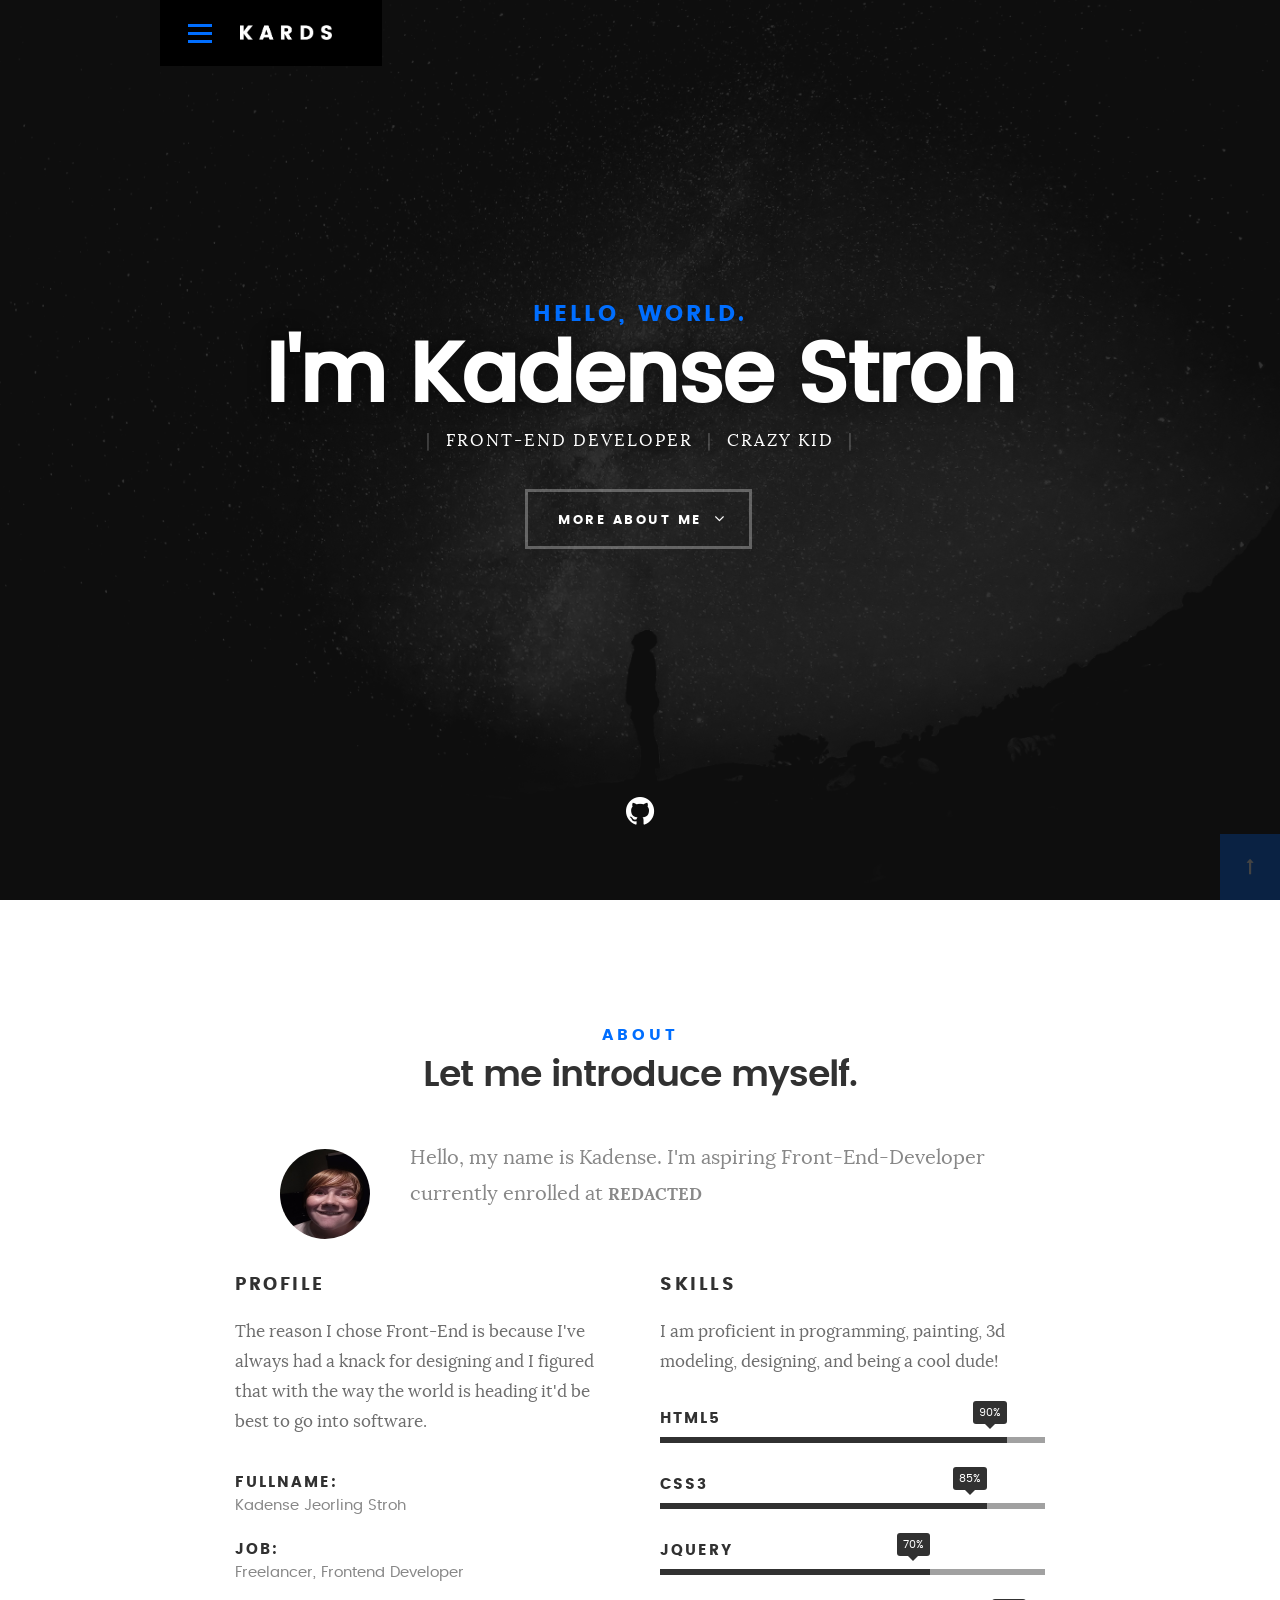
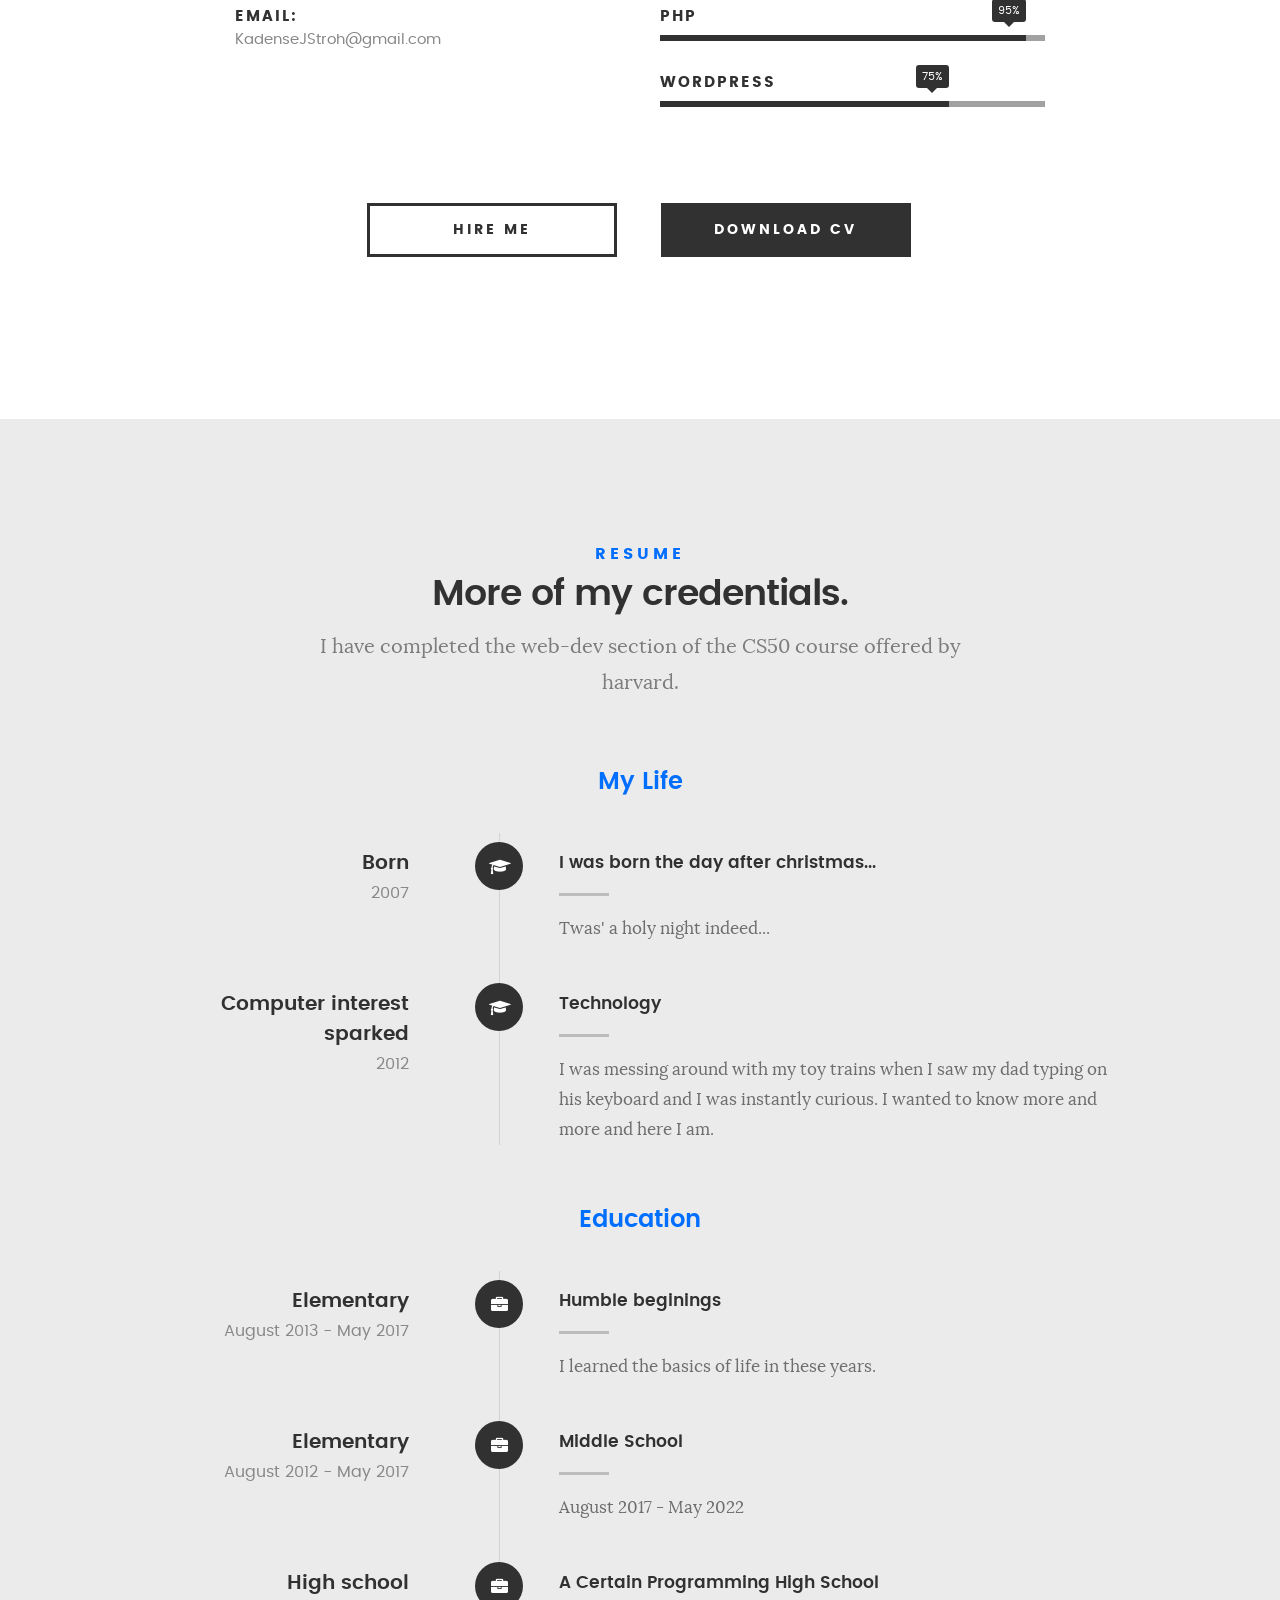
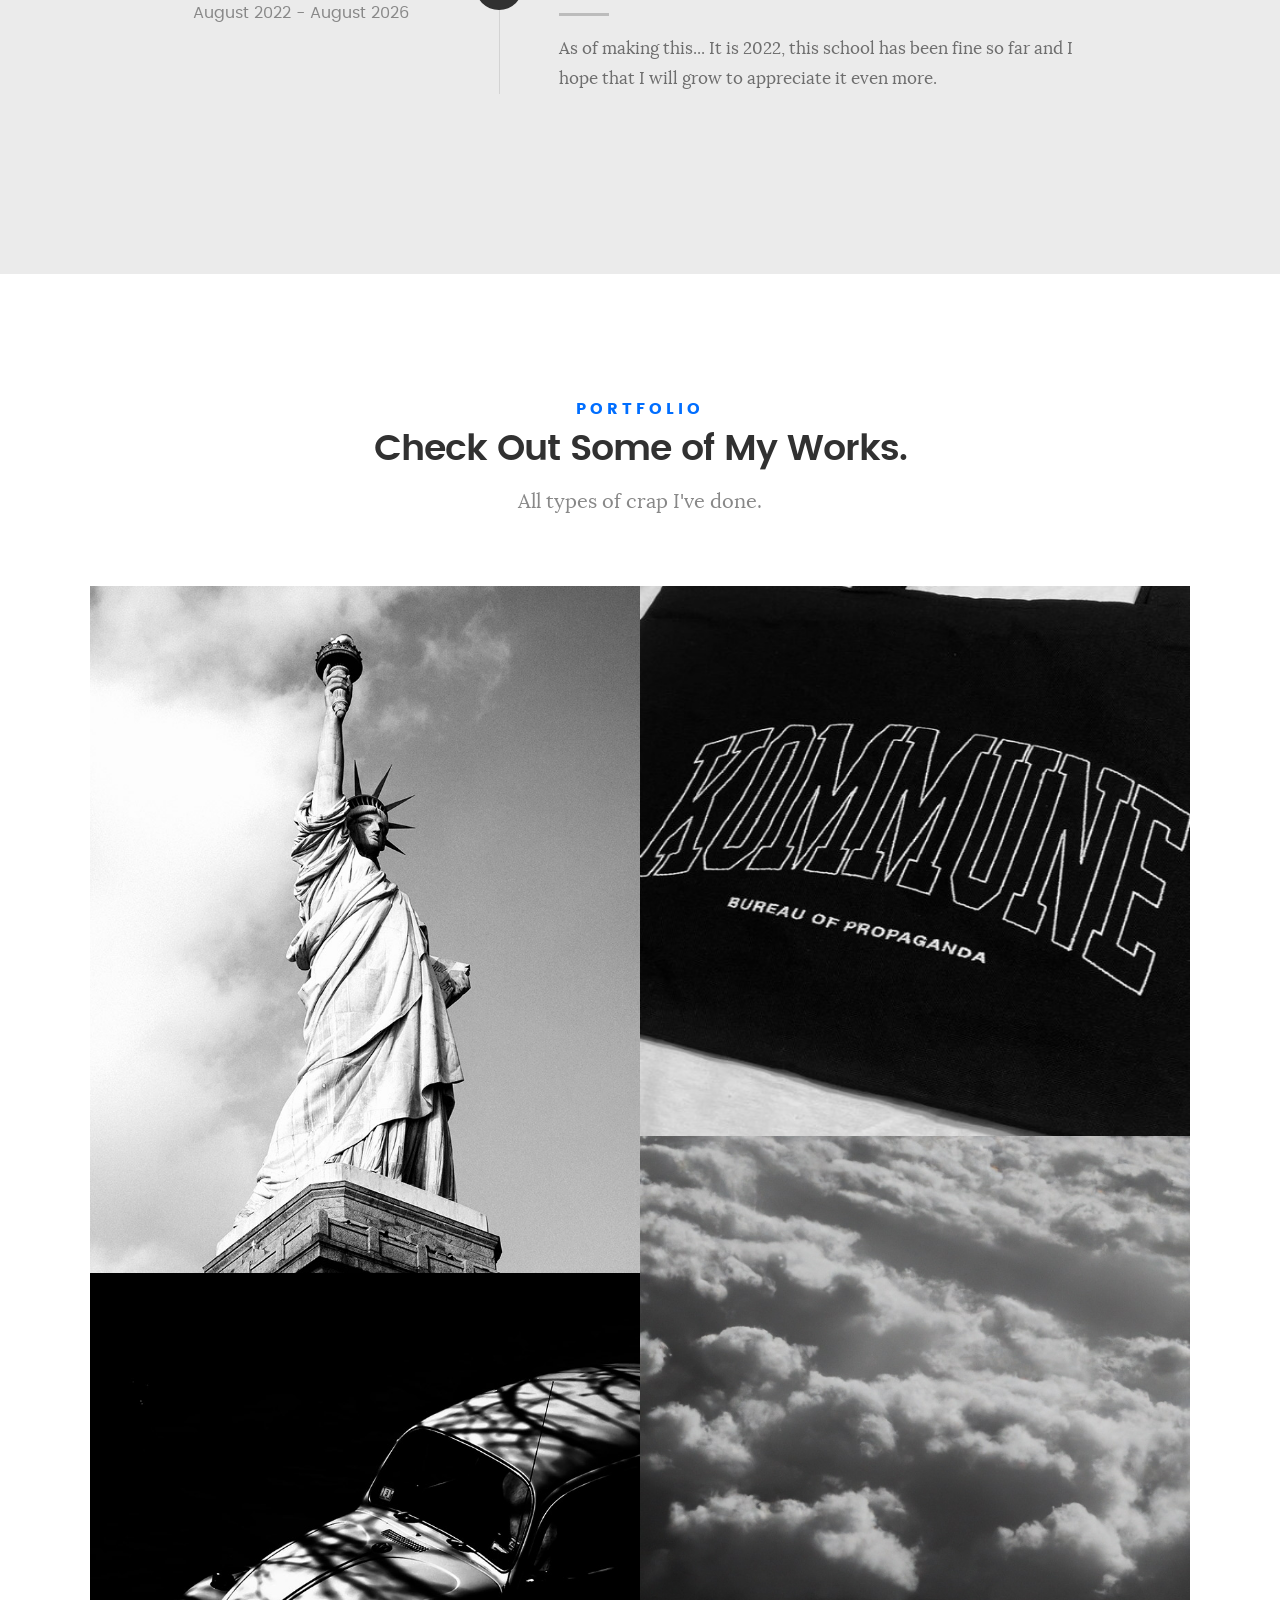
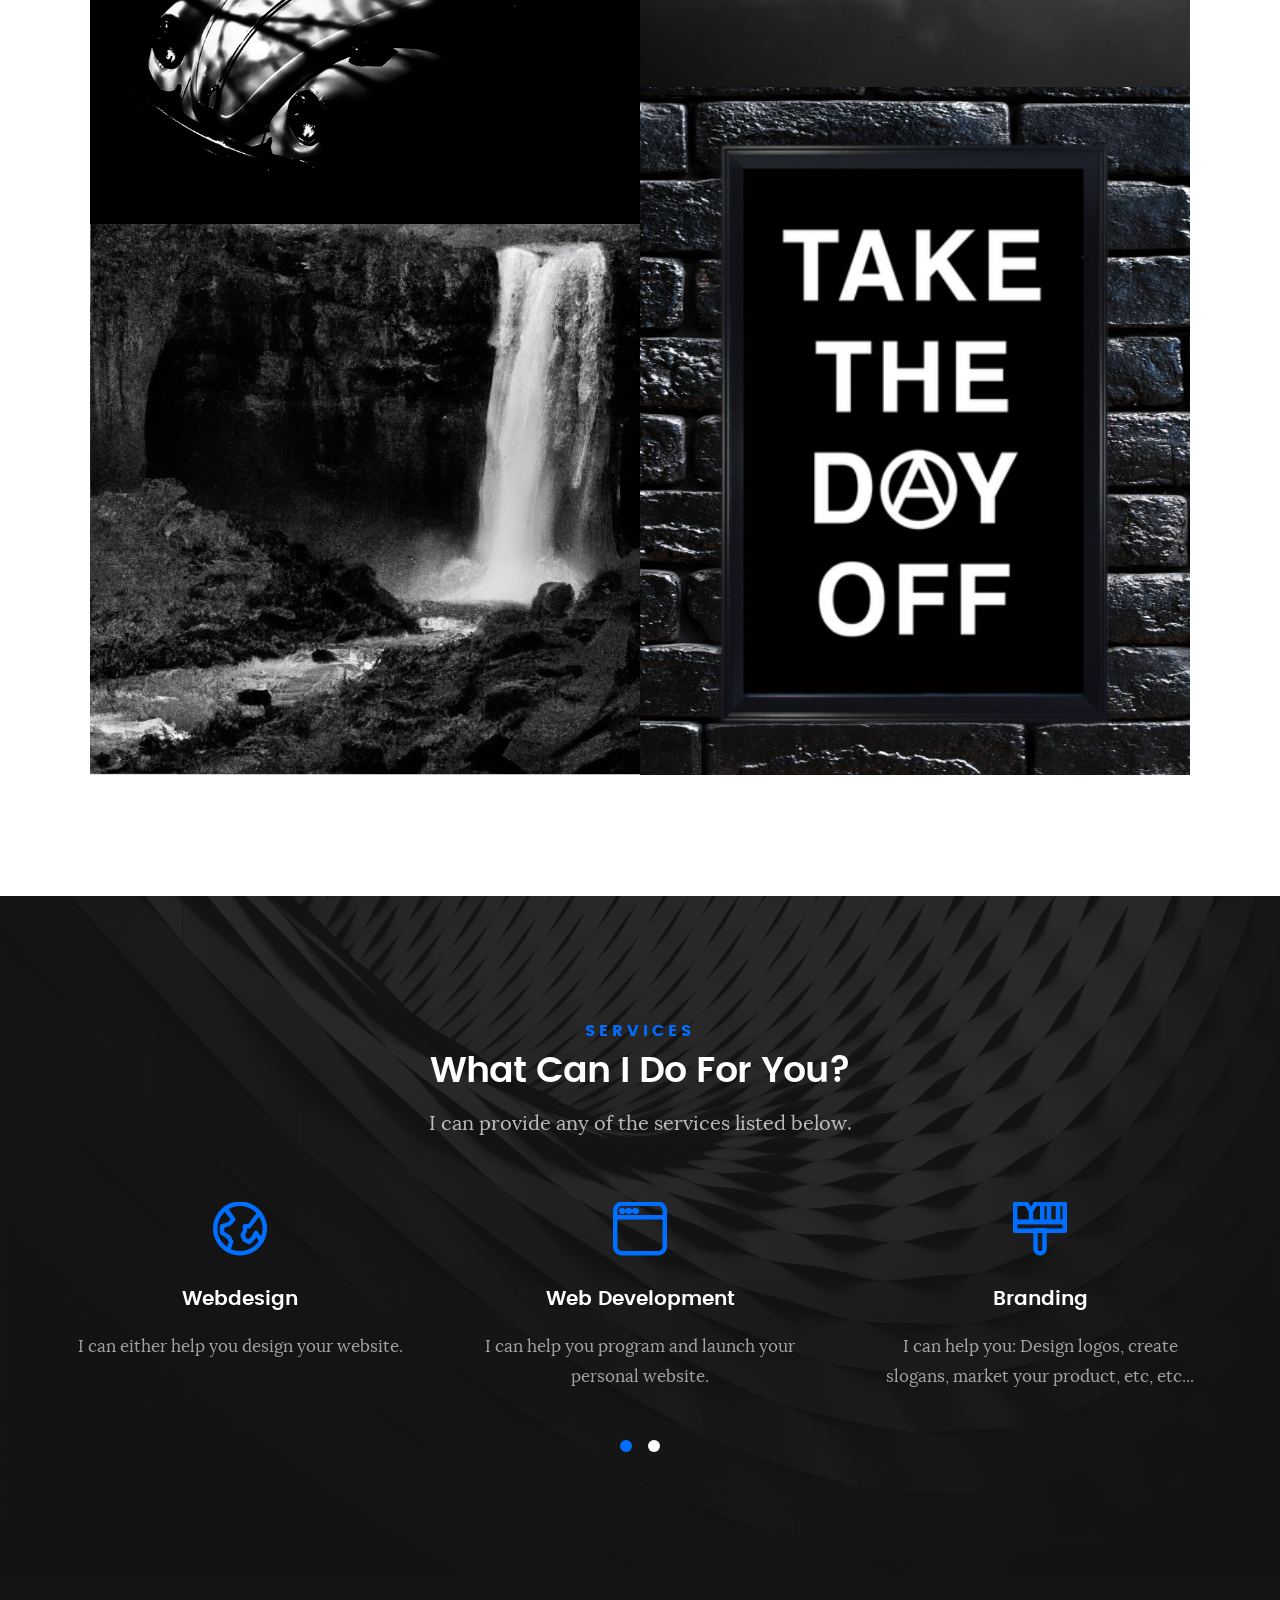
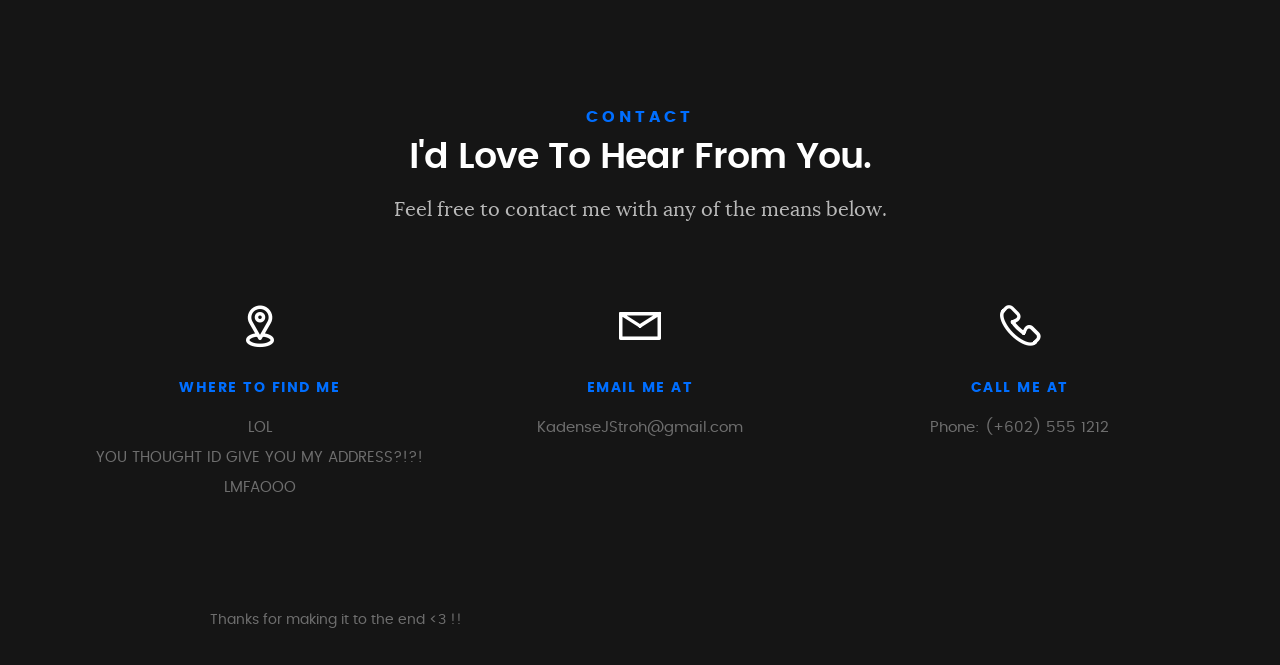
==== commit c35510a8: "Update index.html" ====
--- a/index.html
+++ b/index.html
@@ -37,6 +37,30 @@
 
 <body id="top">
 
+	<style>
+/* width */
+::-webkit-scrollbar {
+  width: 20px;
+}
+
+/* Track */
+::-webkit-scrollbar-track {
+  box-shadow: inset 0 0 5px grey; 
+  border-radius: 10px;
+}
+ 
+/* Handle */
+::-webkit-scrollbar-thumb {
+  background: black; 
+  border-radius: 10px;
+}
+
+/* Handle on hover */
+::-webkit-scrollbar-thumb:hover {
+  background: #b30000; 
+}
+</style>
+	
 	<!-- header 
    ================================================== -->
    <header>   	
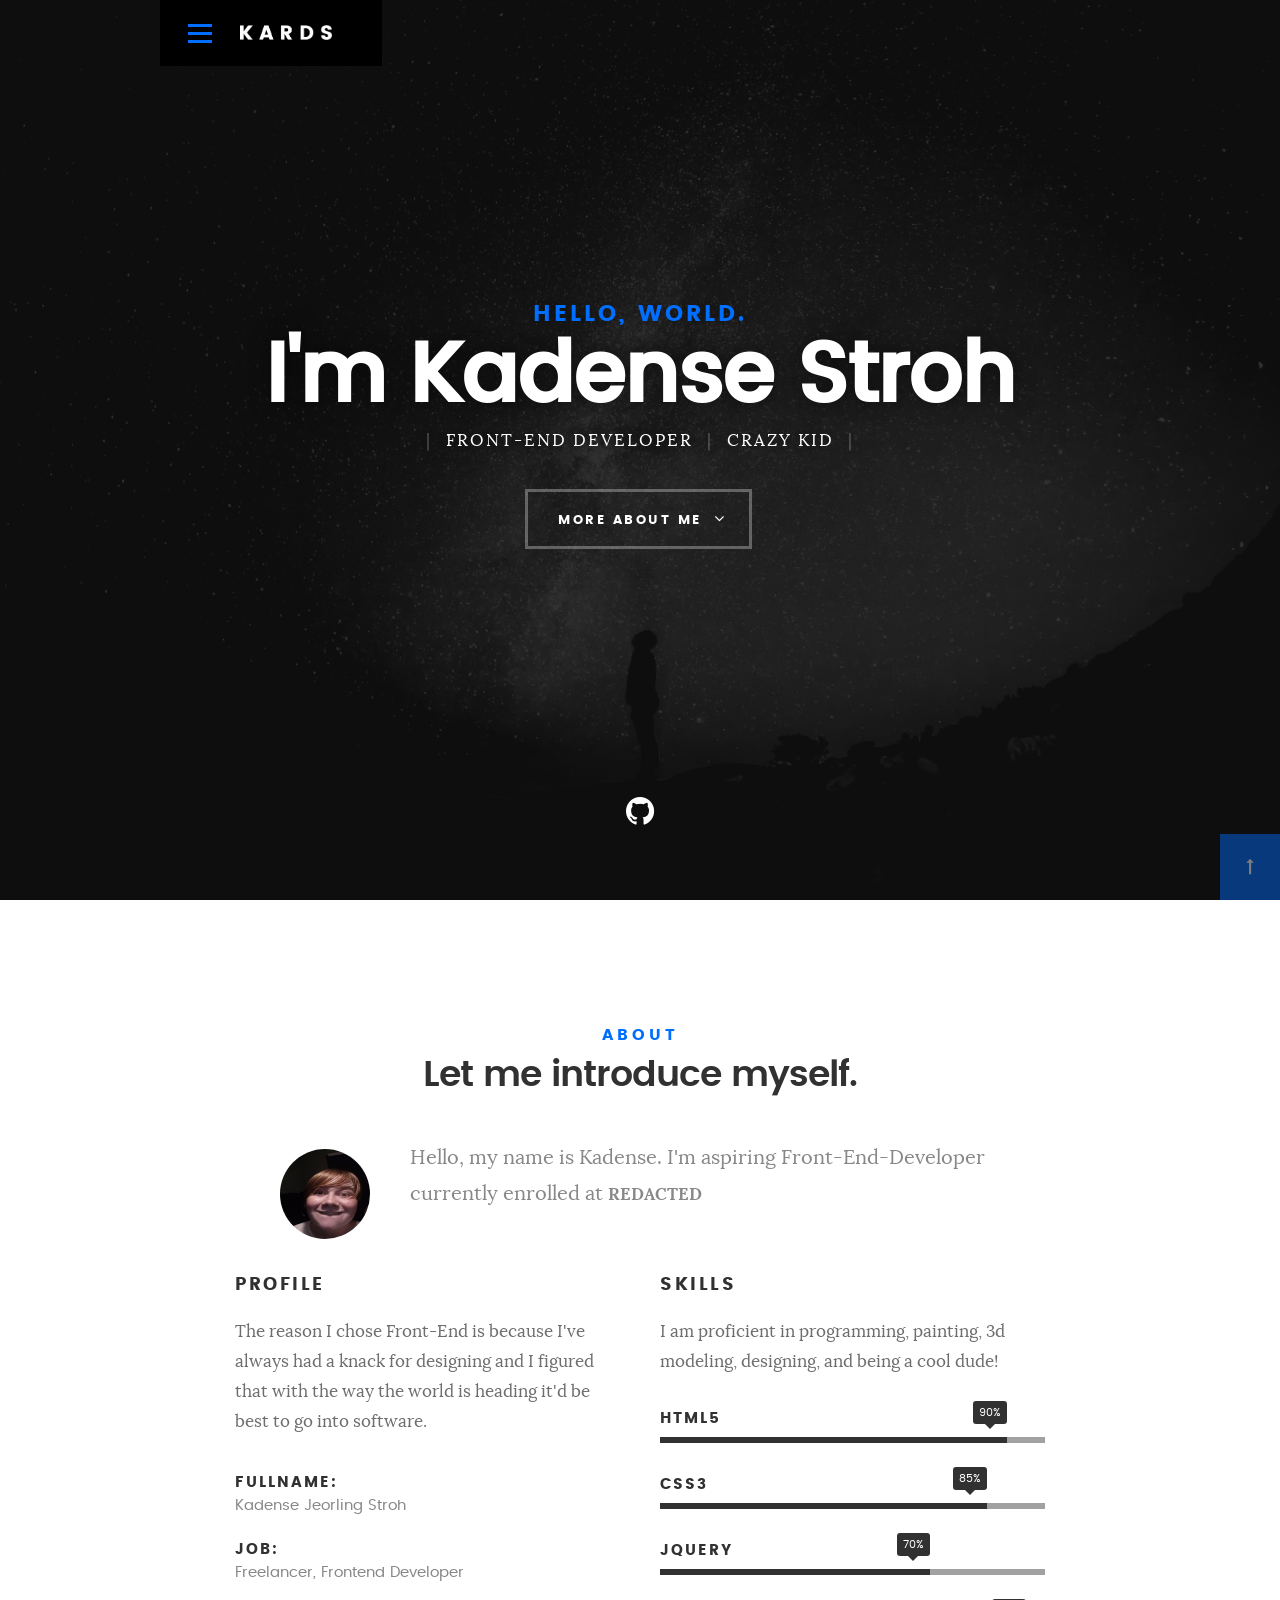
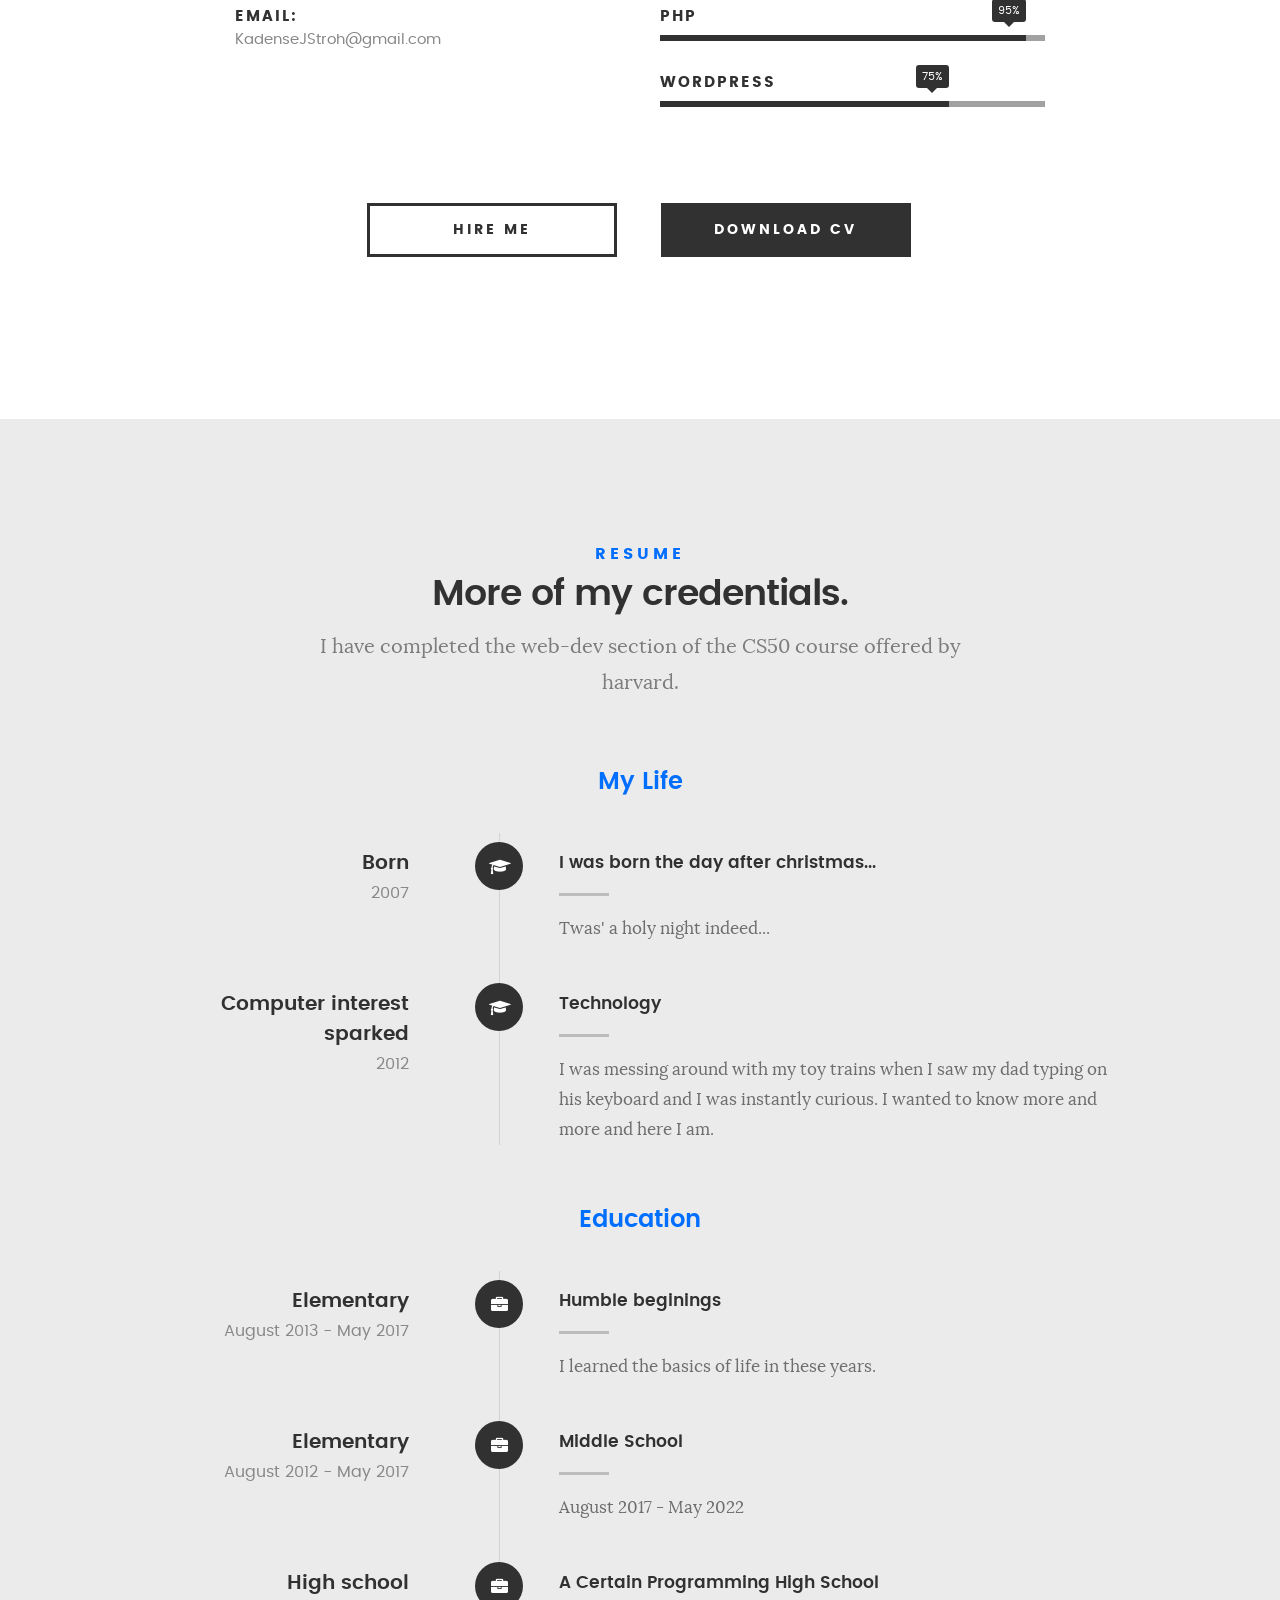
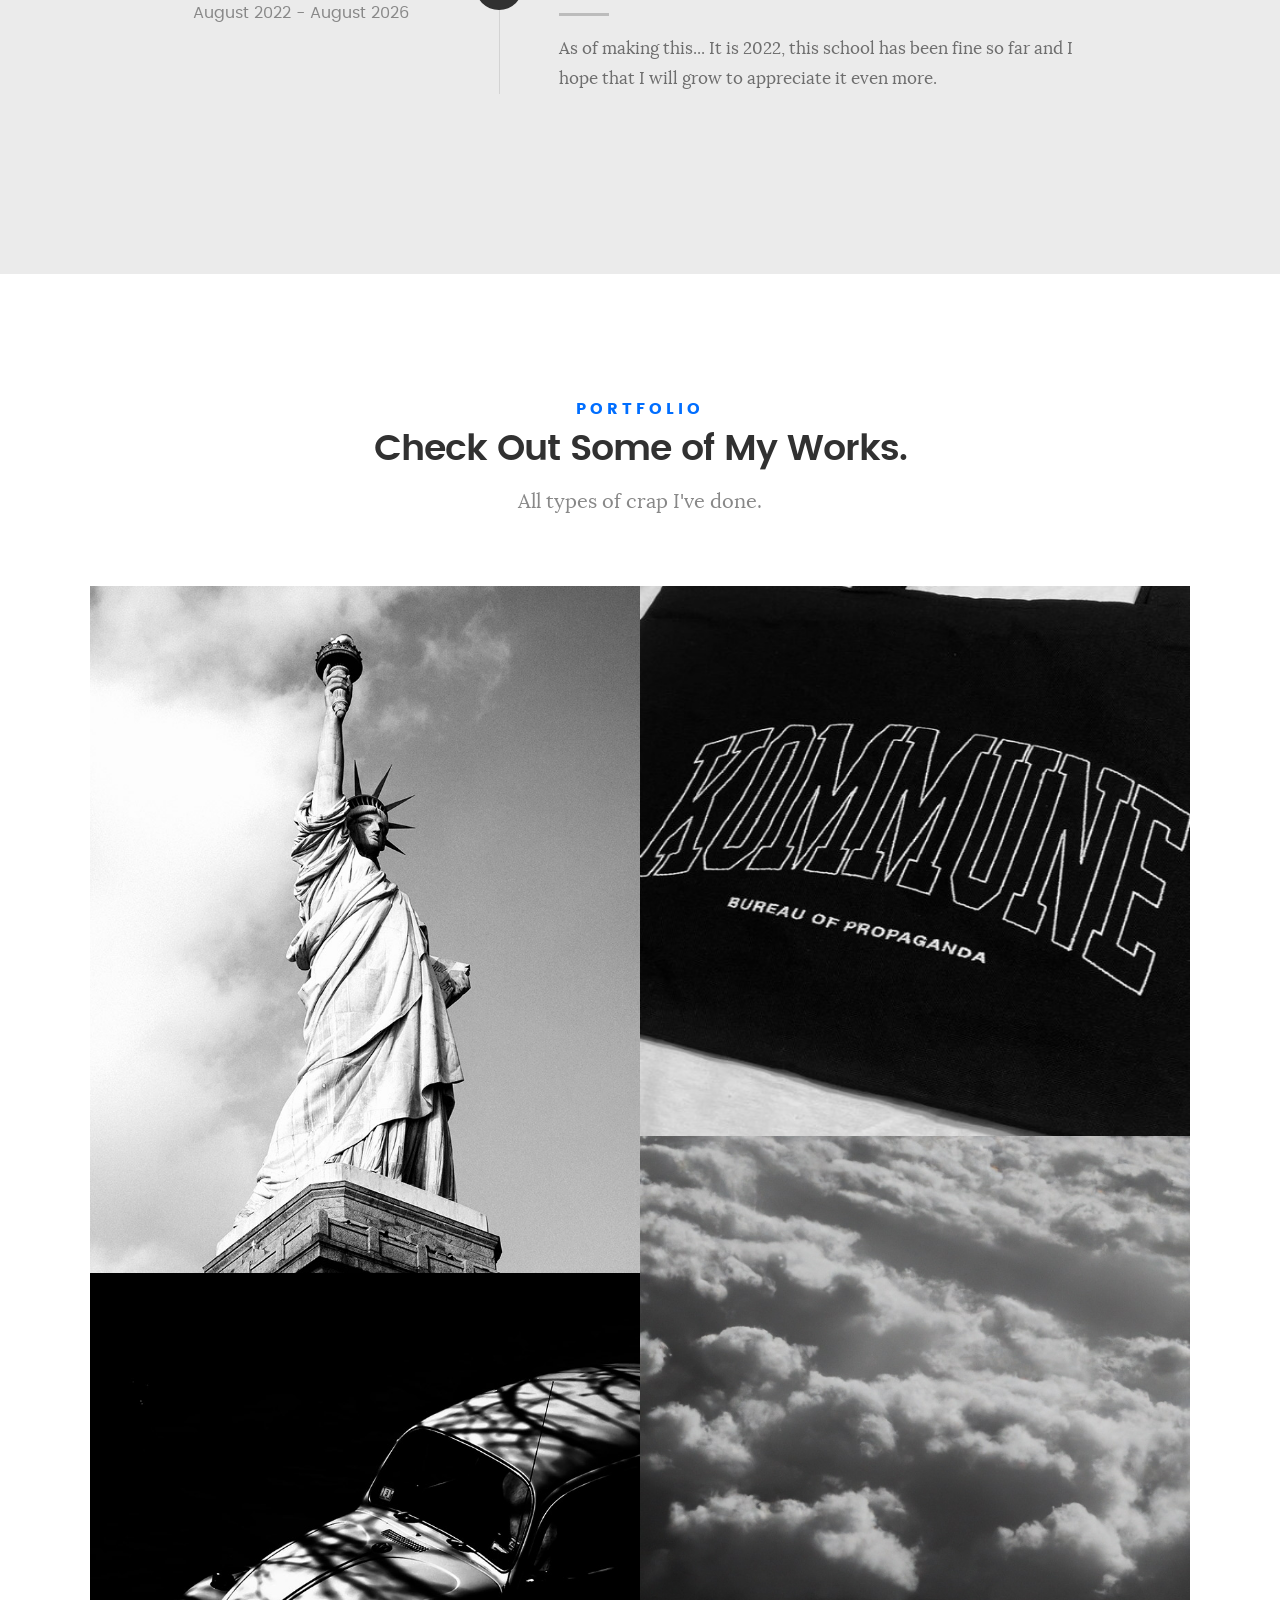
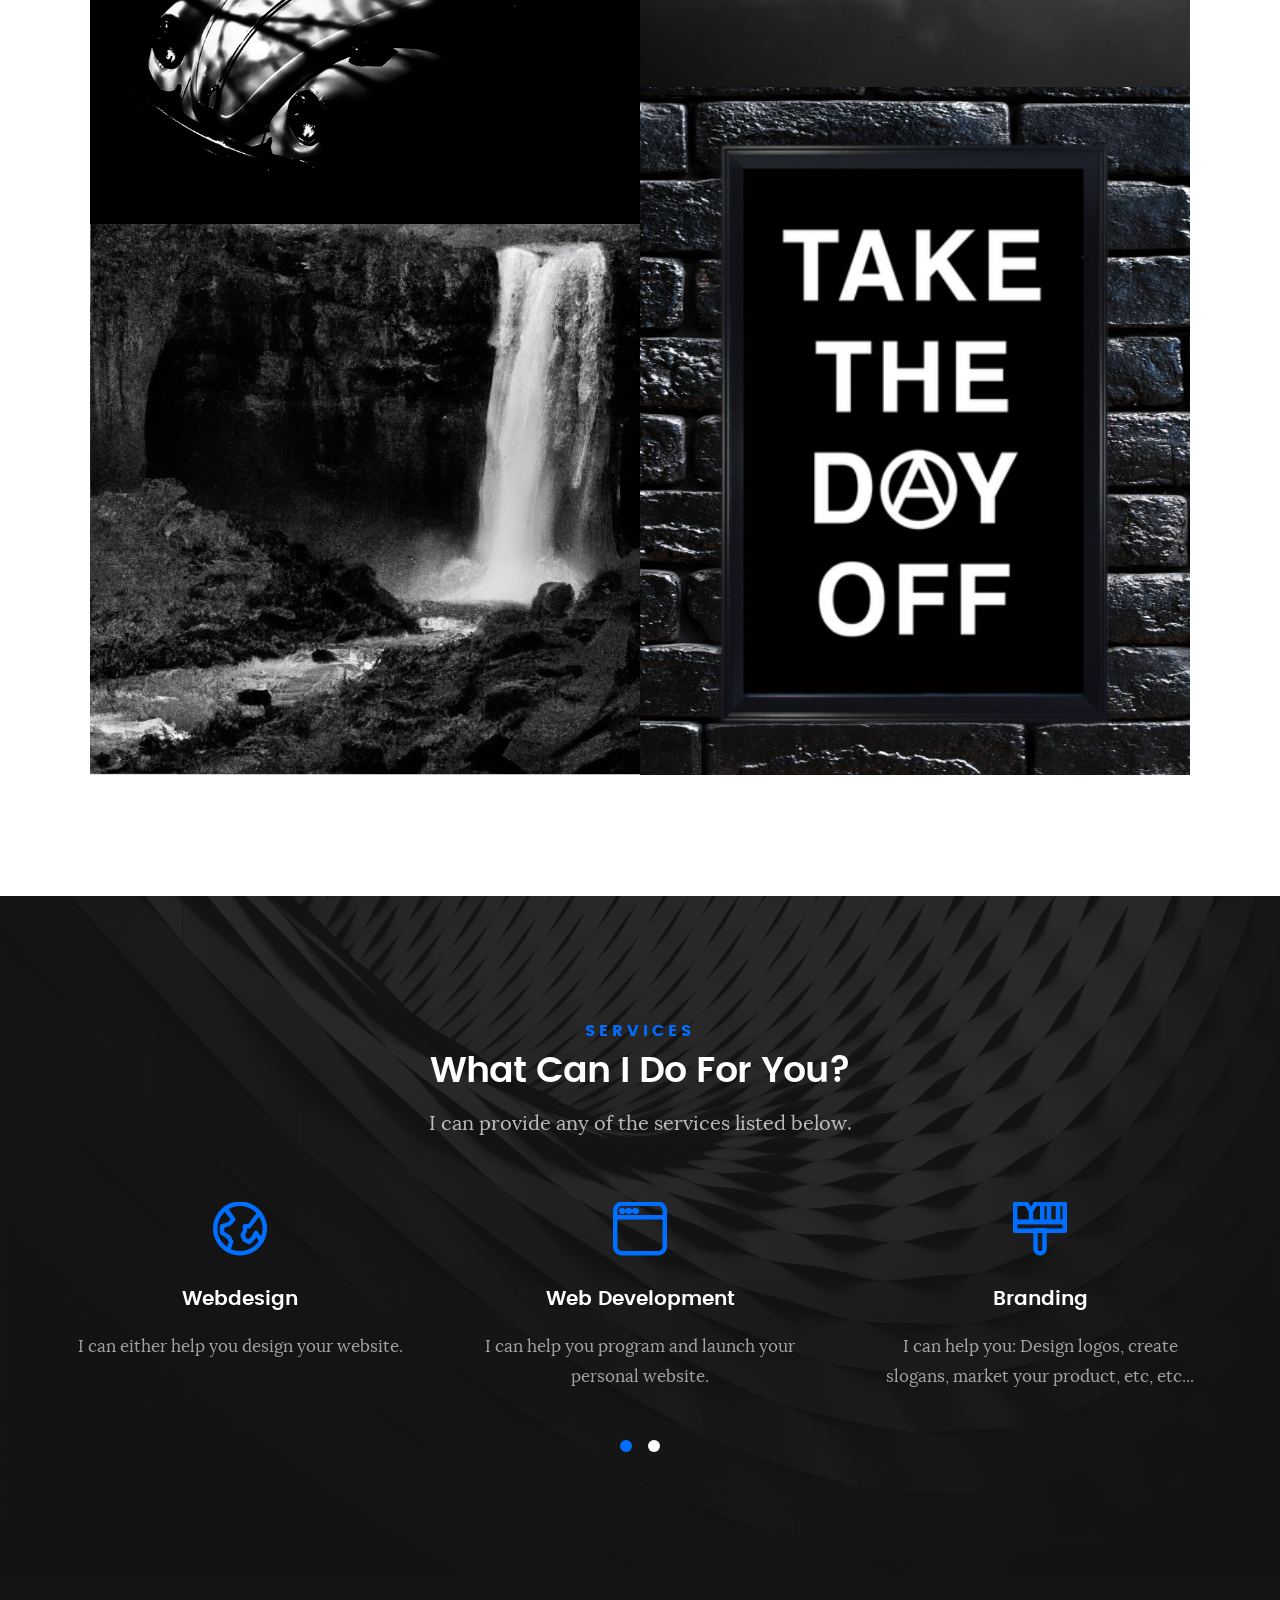
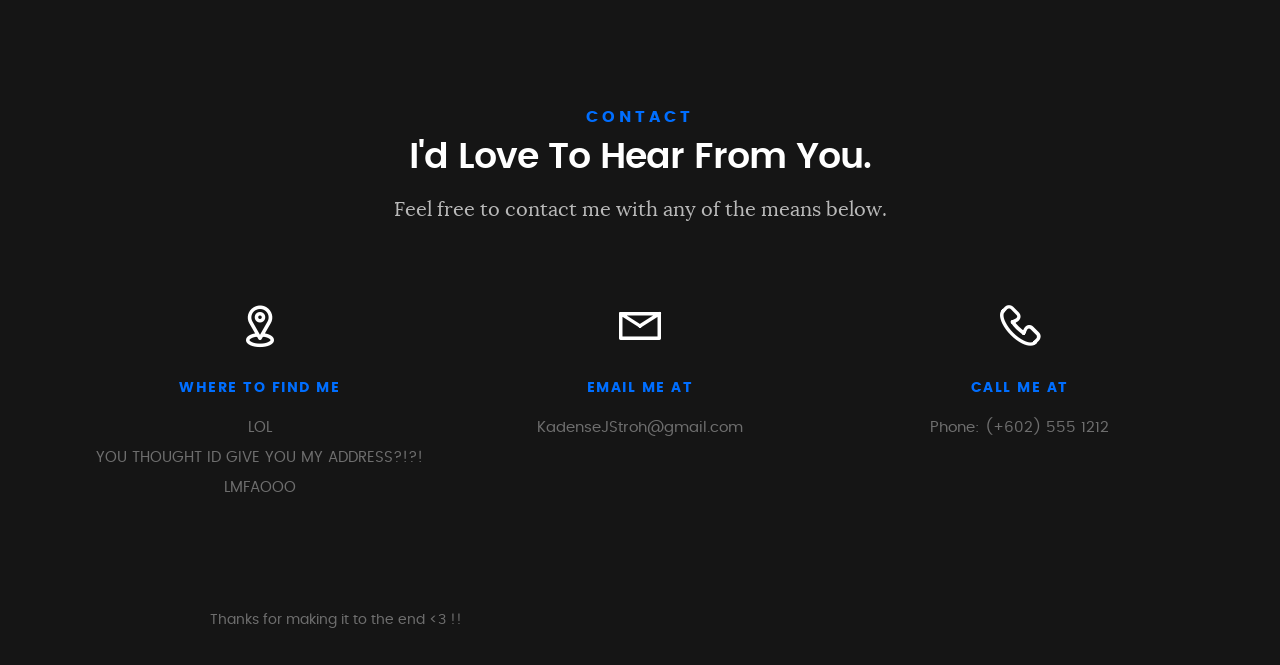
==== commit 0bea73eb: "Update index.html" ====
--- a/index.html
+++ b/index.html
@@ -45,7 +45,7 @@
 
 /* Track */
 ::-webkit-scrollbar-track {
-  box-shadow: inset 0 0 5px grey; 
+  box-shadow: inset 0 0 5px white; 
   border-radius: 10px;
 }
  
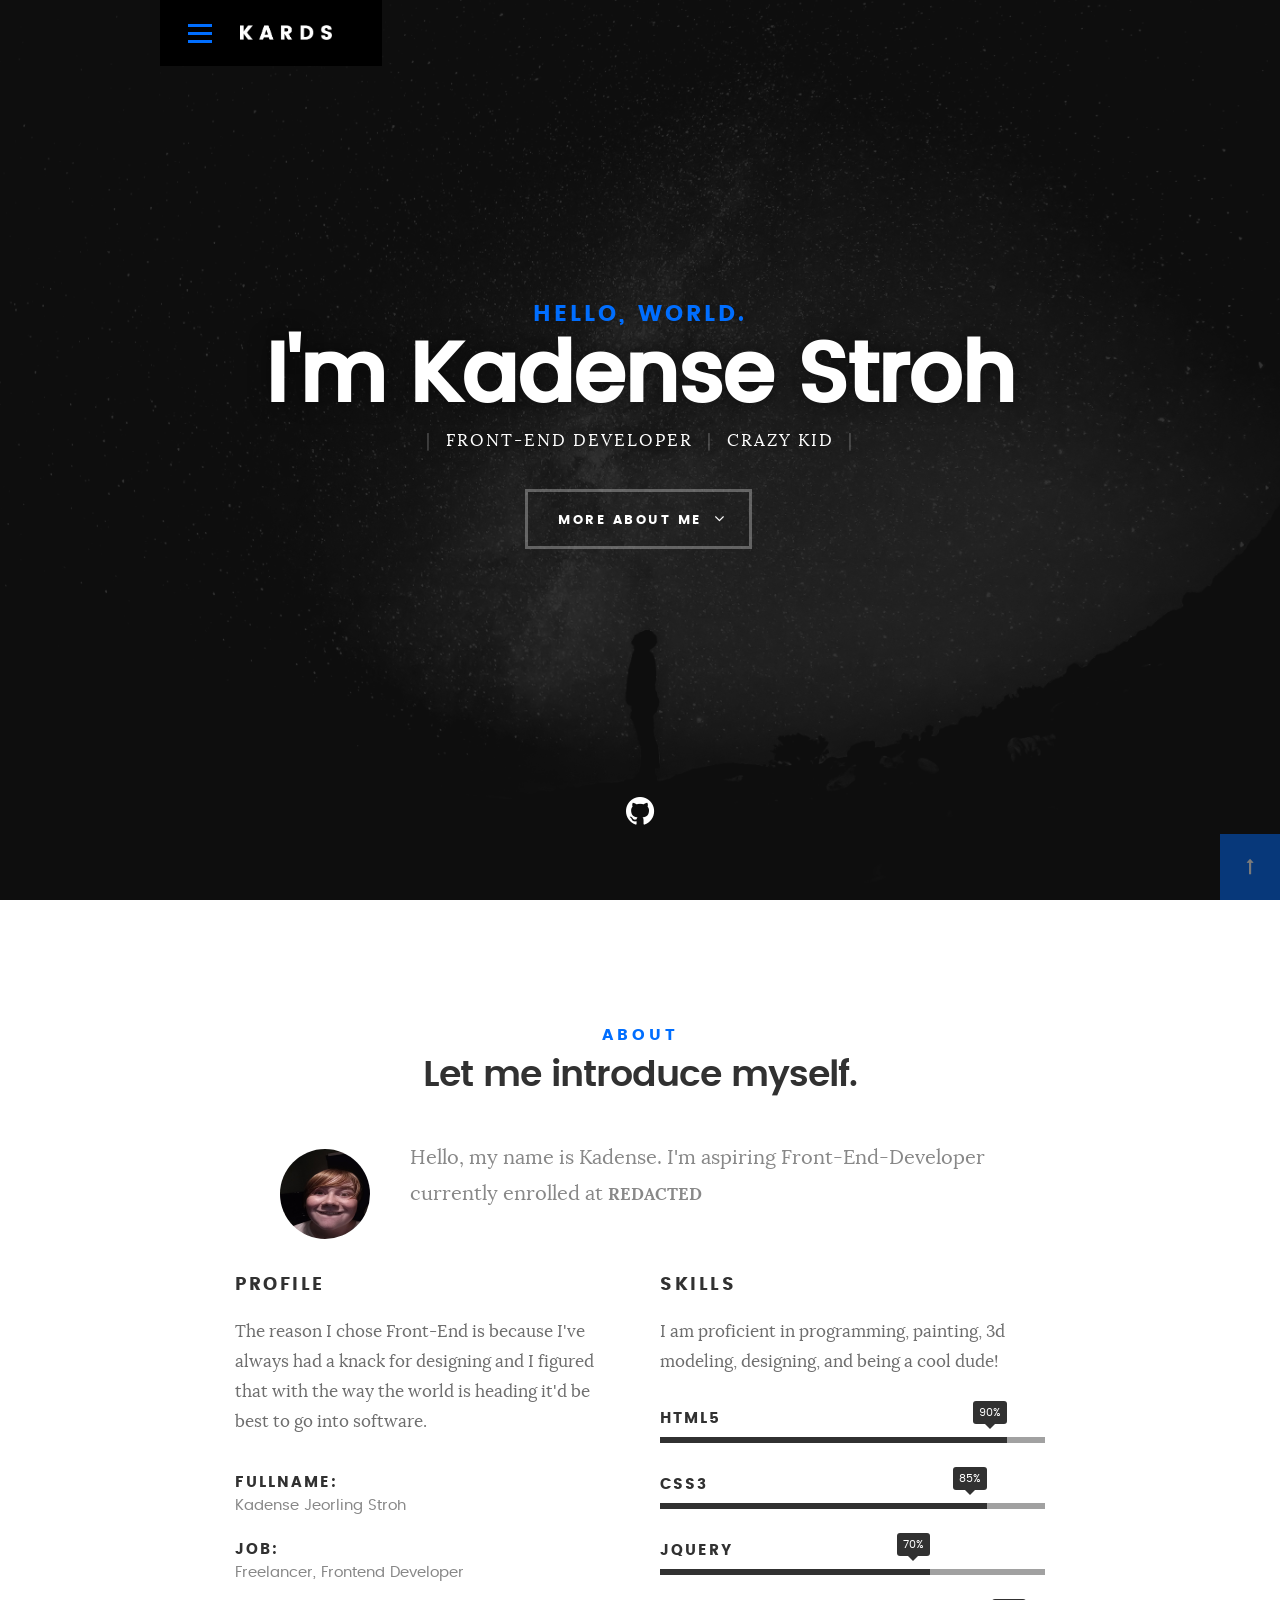
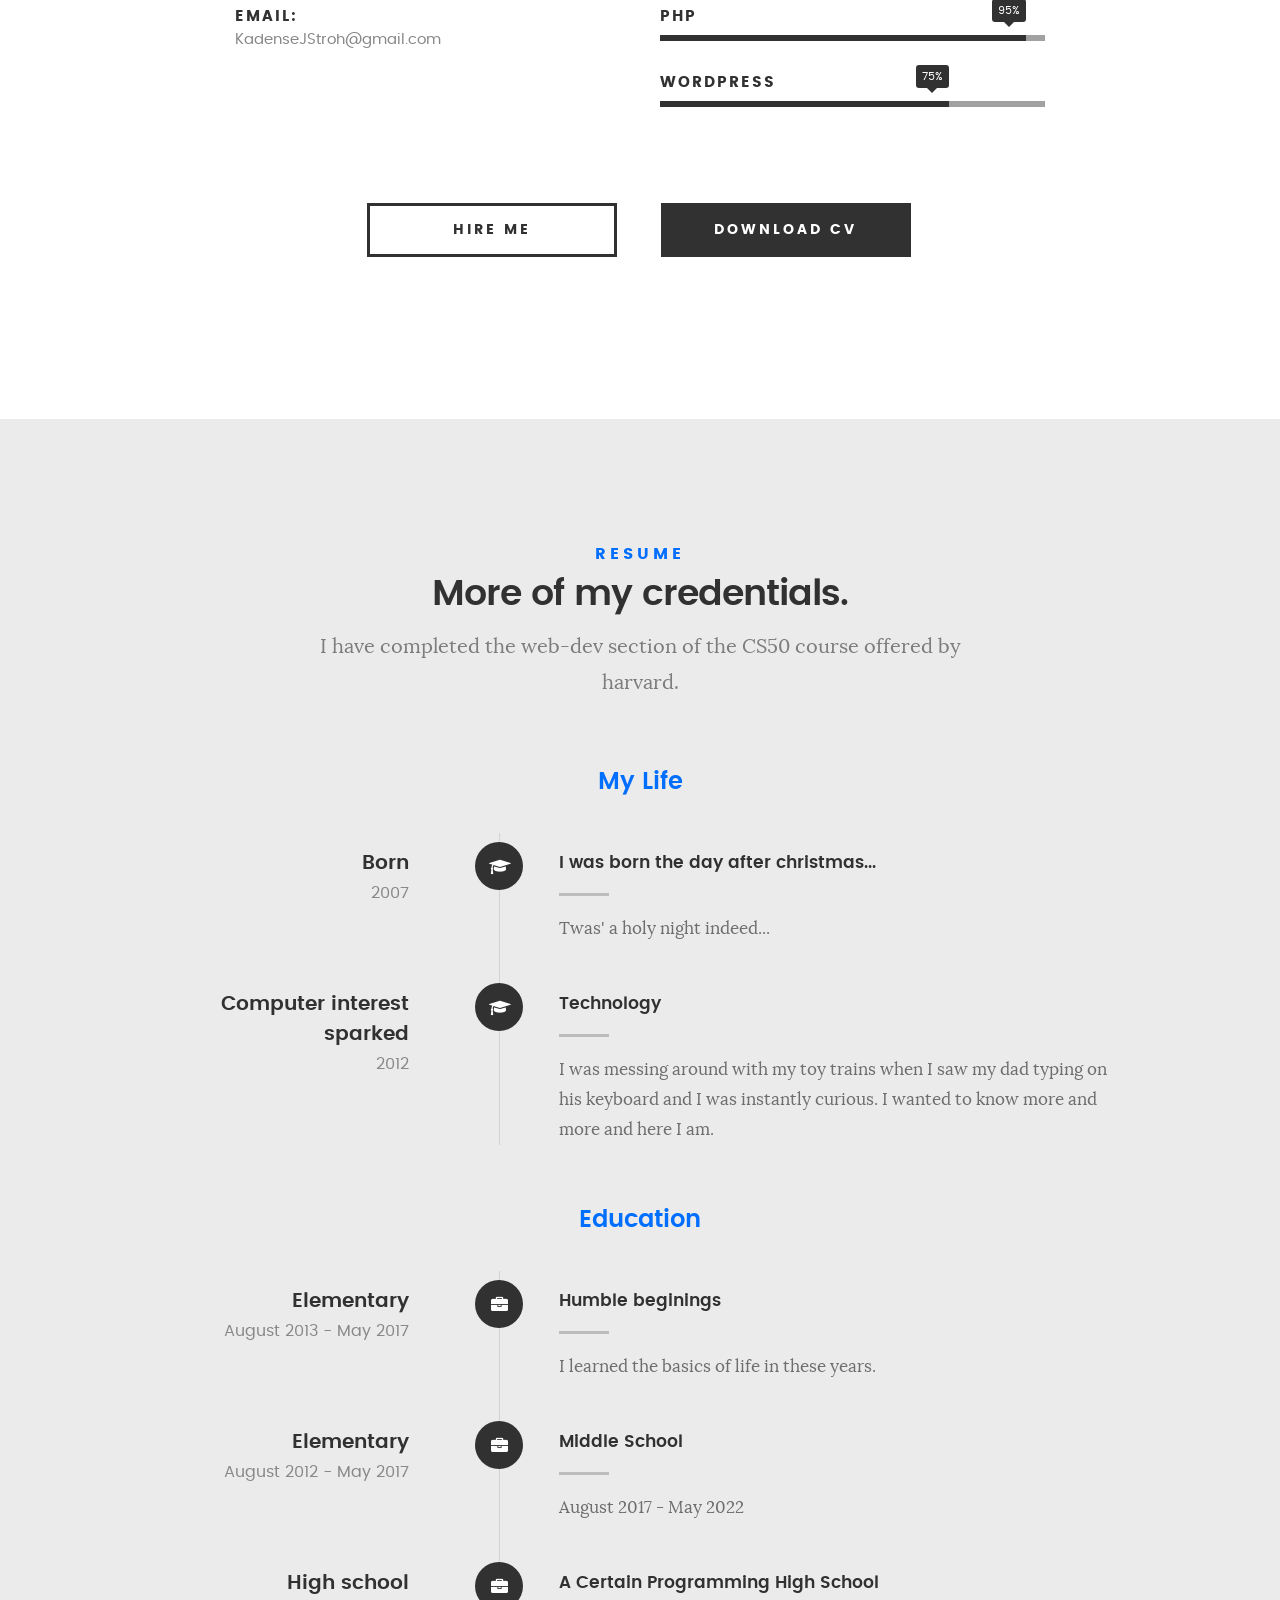
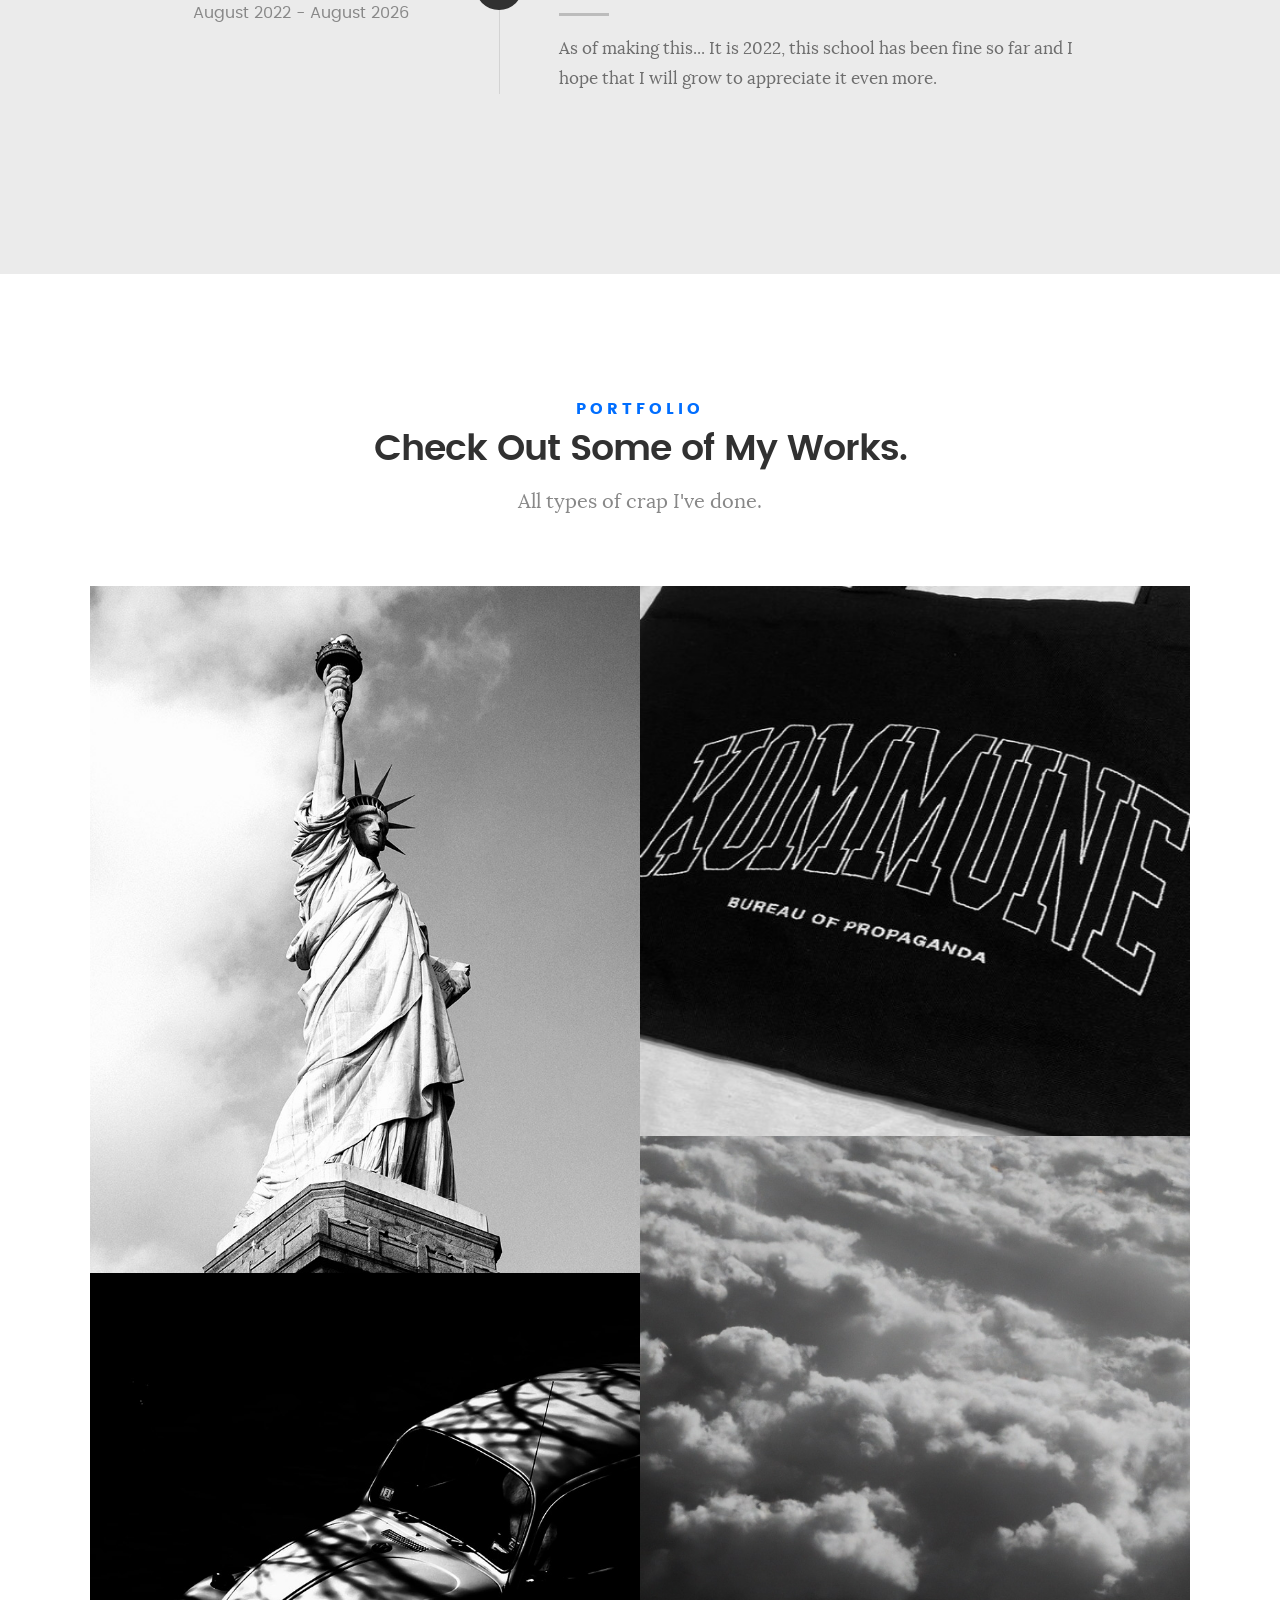
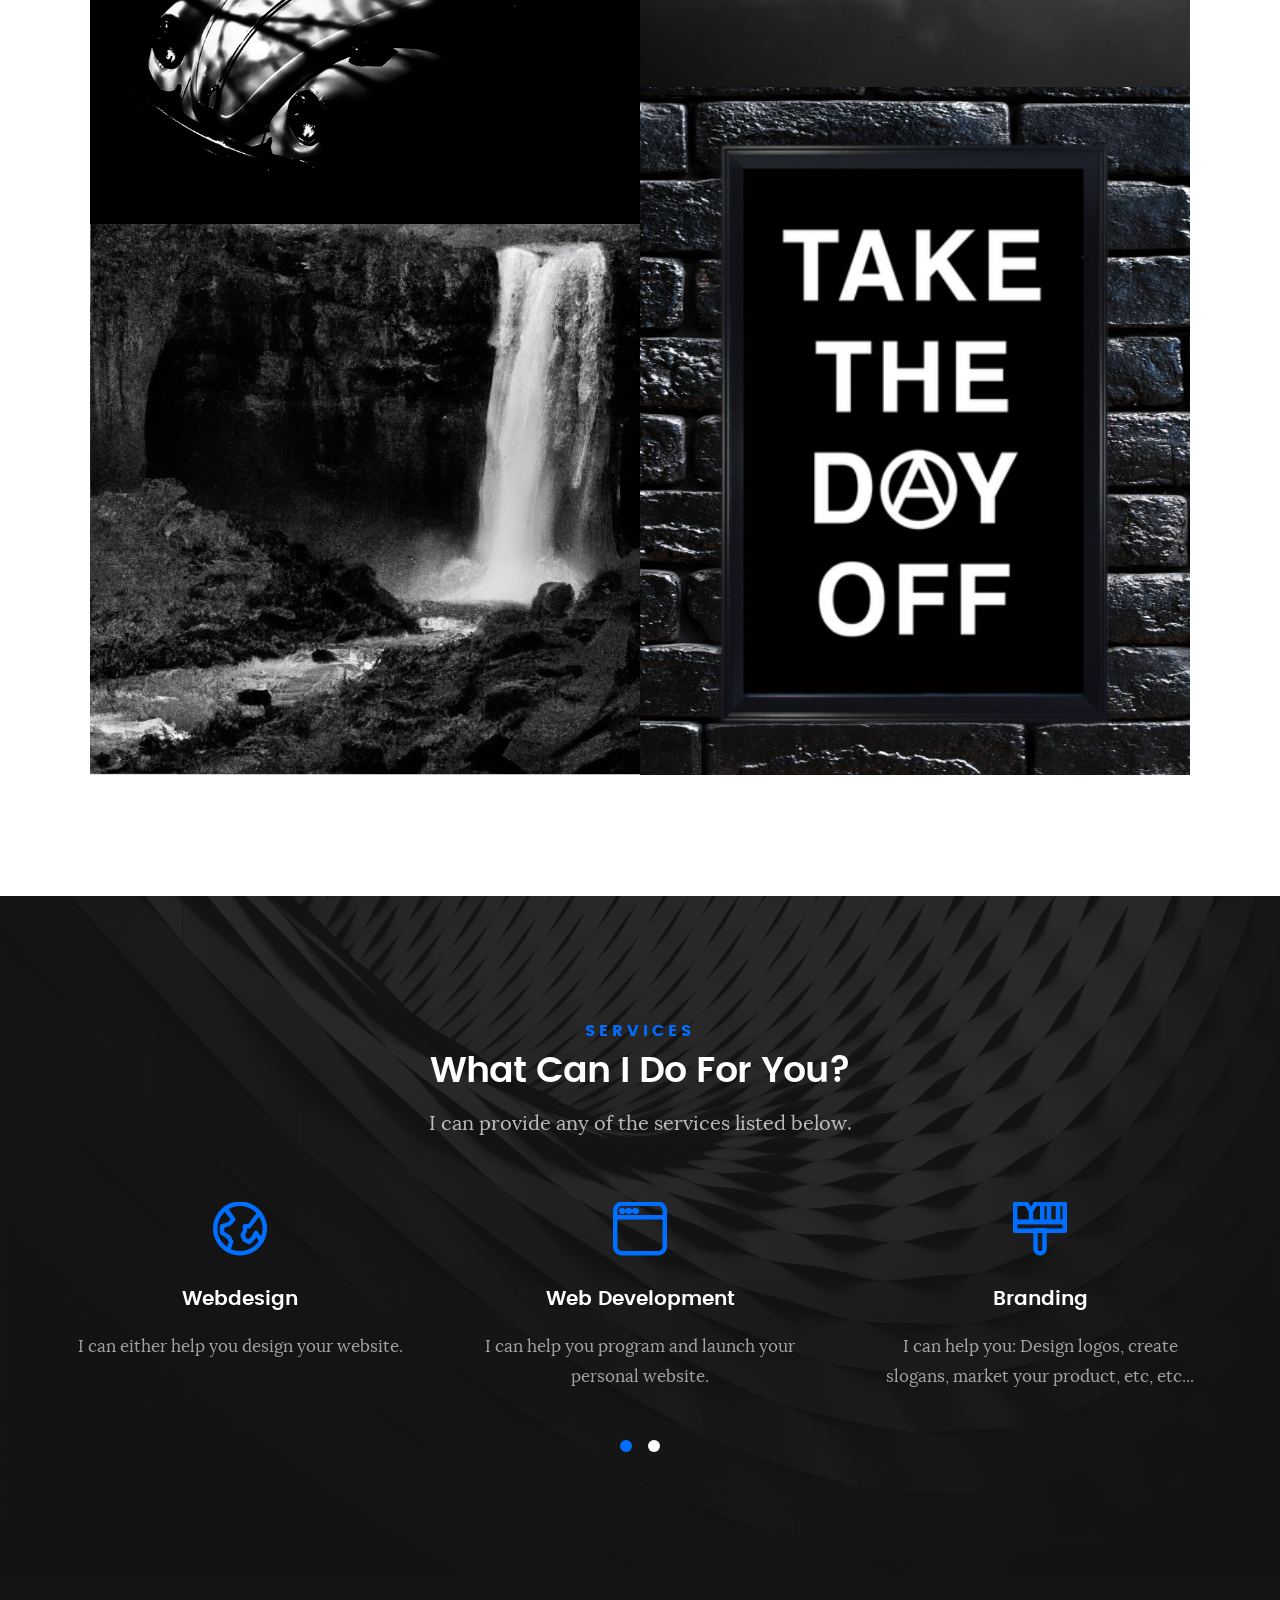
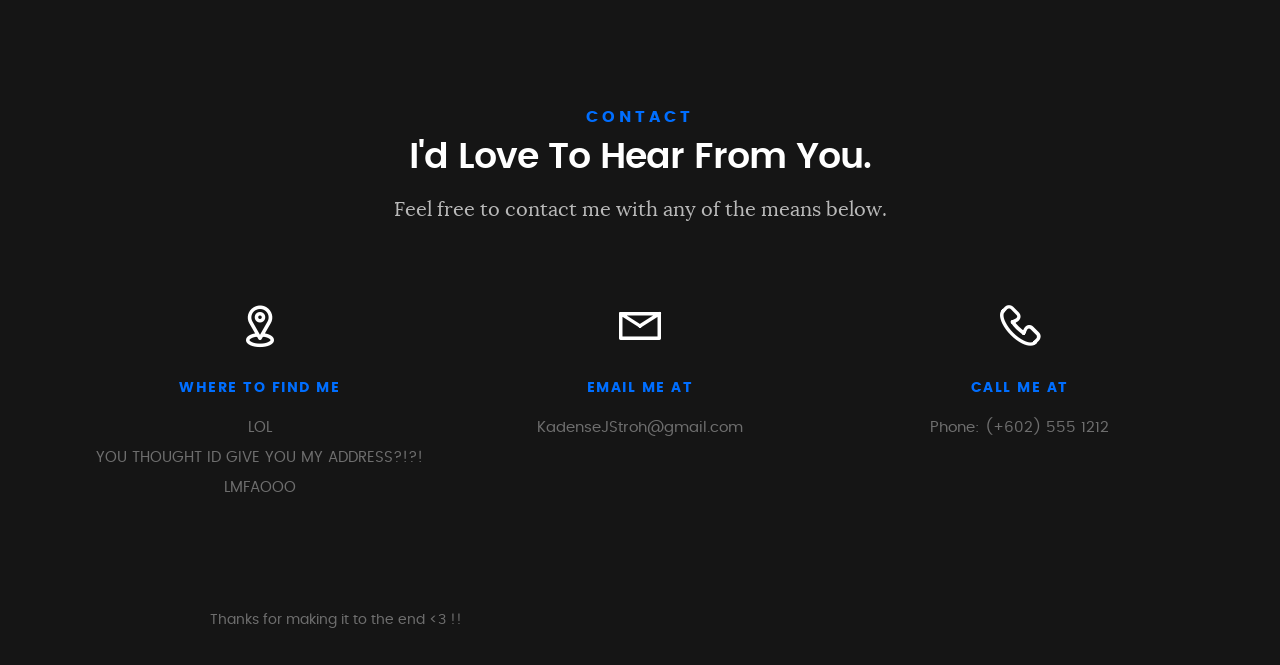
==== commit 89455a65: "Update index.html" ====
--- a/index.html
+++ b/index.html
@@ -45,7 +45,7 @@
 
 /* Track */
 ::-webkit-scrollbar-track {
-  box-shadow: inset 0 0 5px white; 
+  box-shadow: inset 0 0 5px #006eff; 
   border-radius: 10px;
 }
  
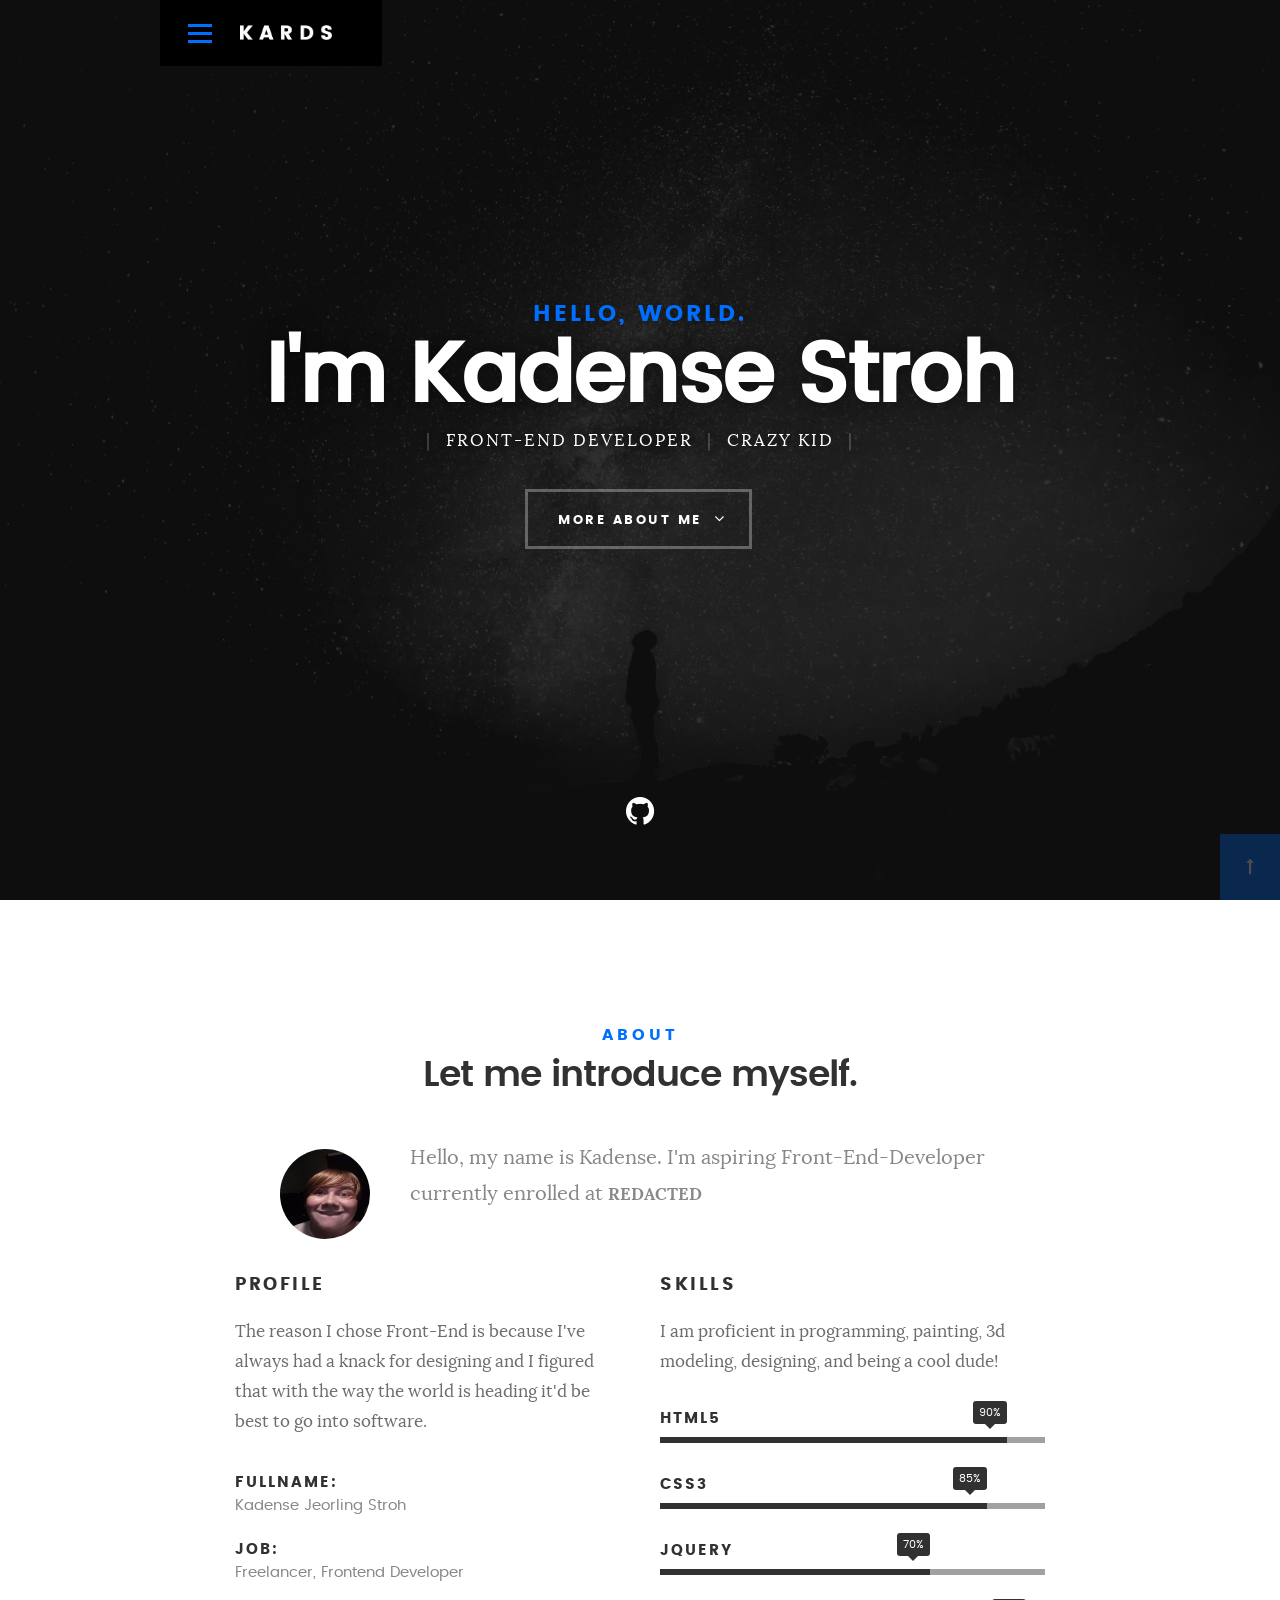
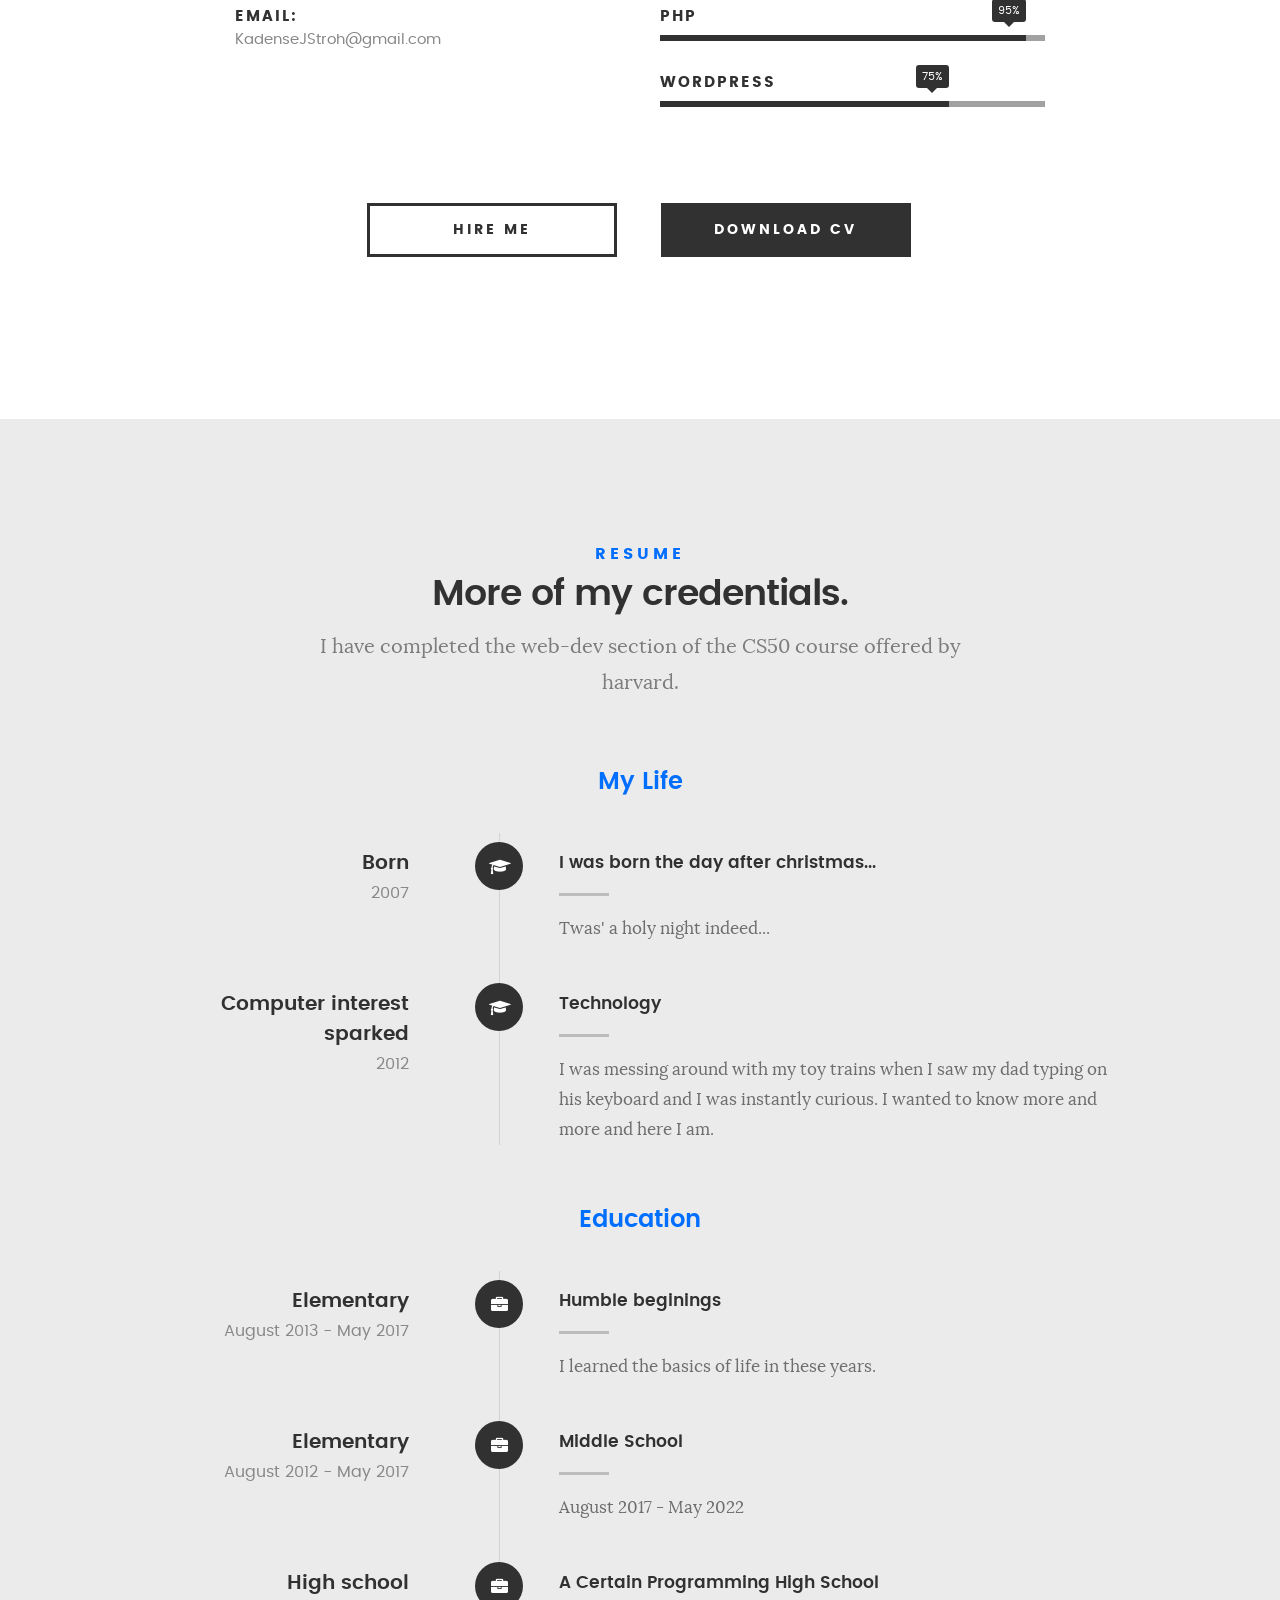
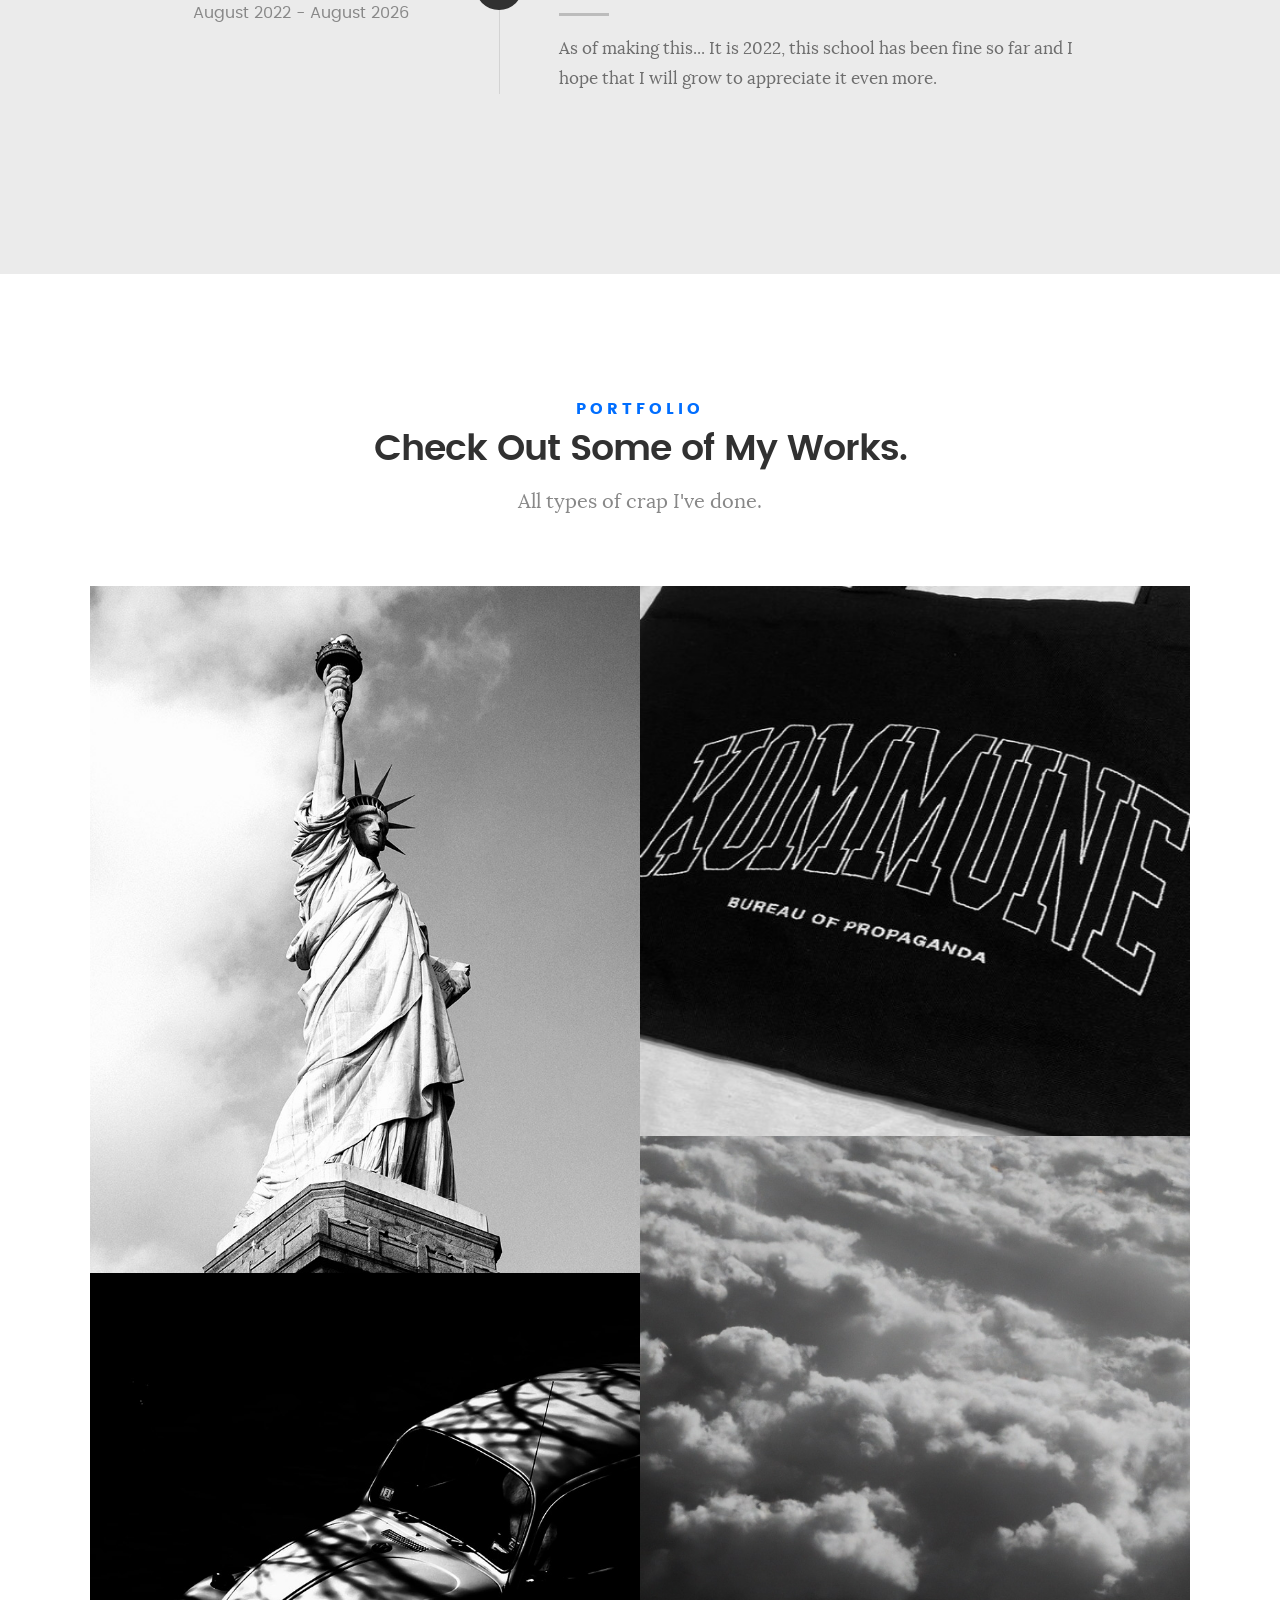
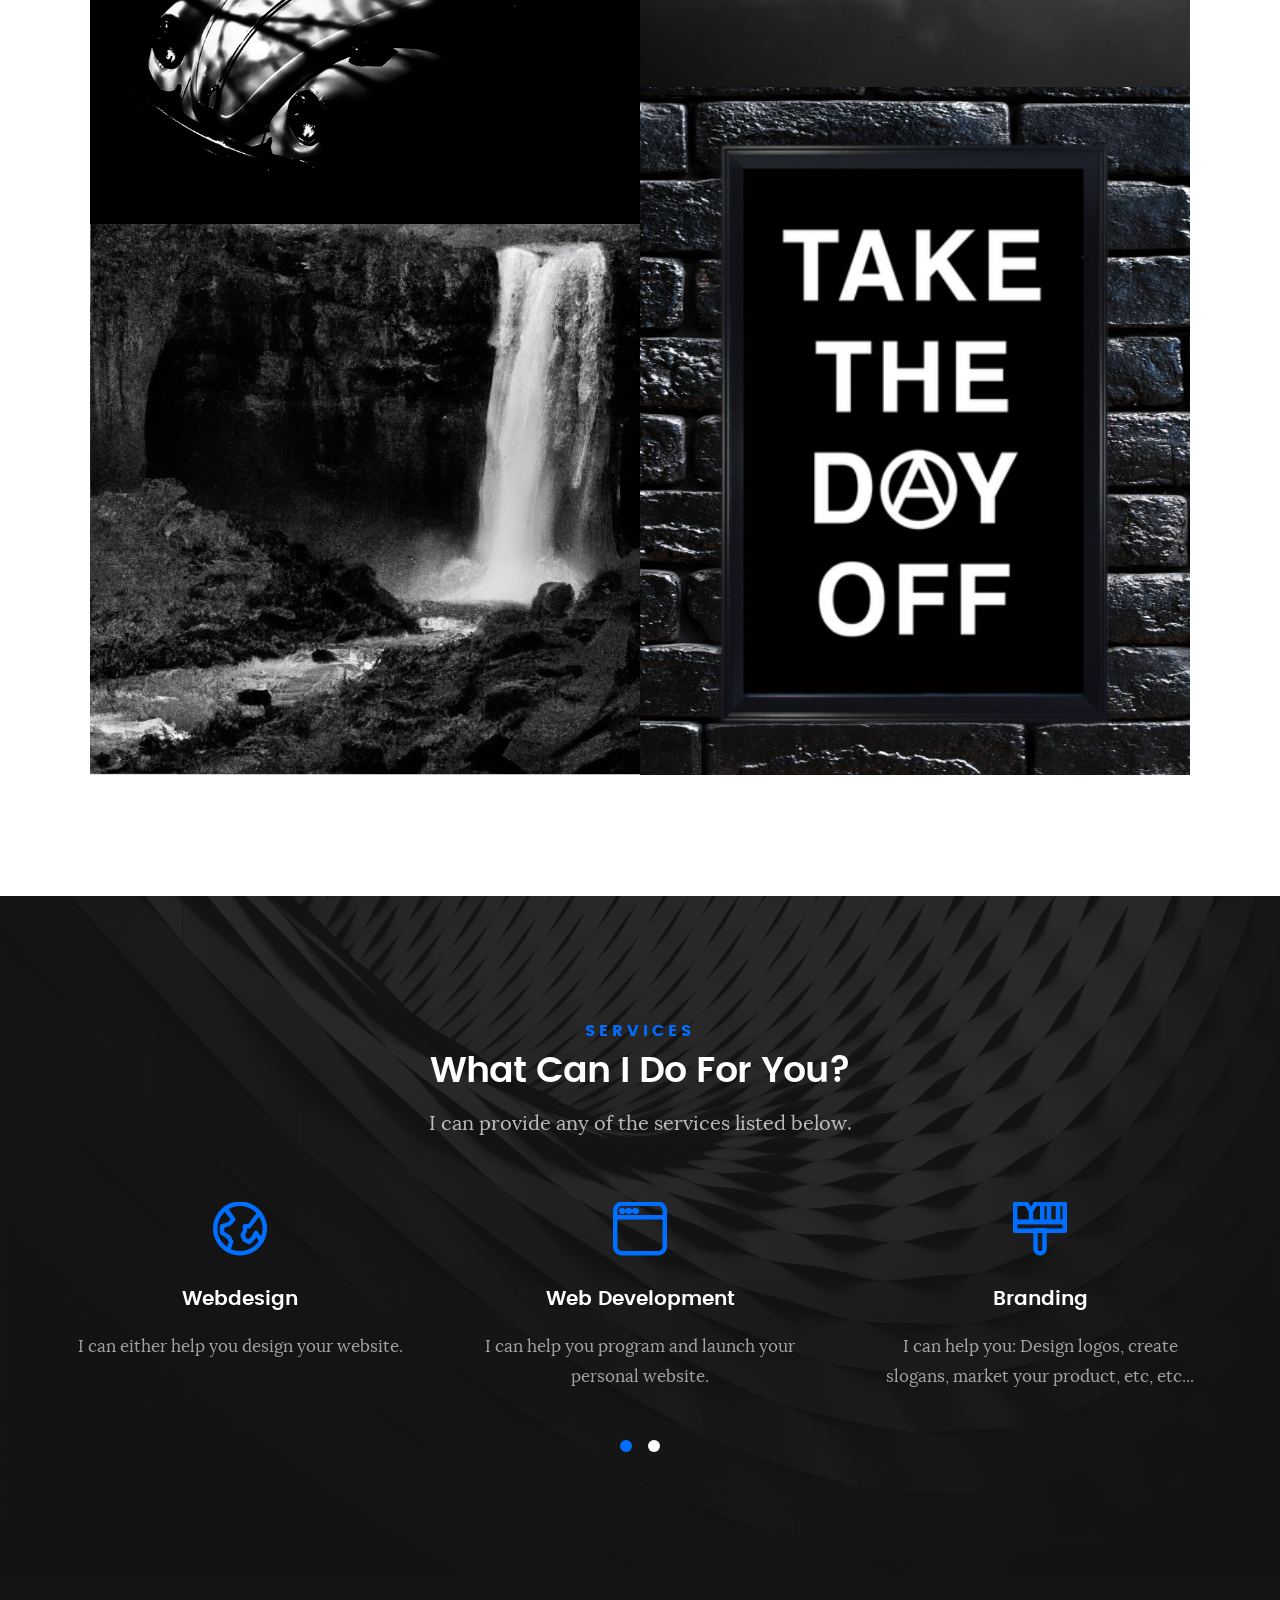
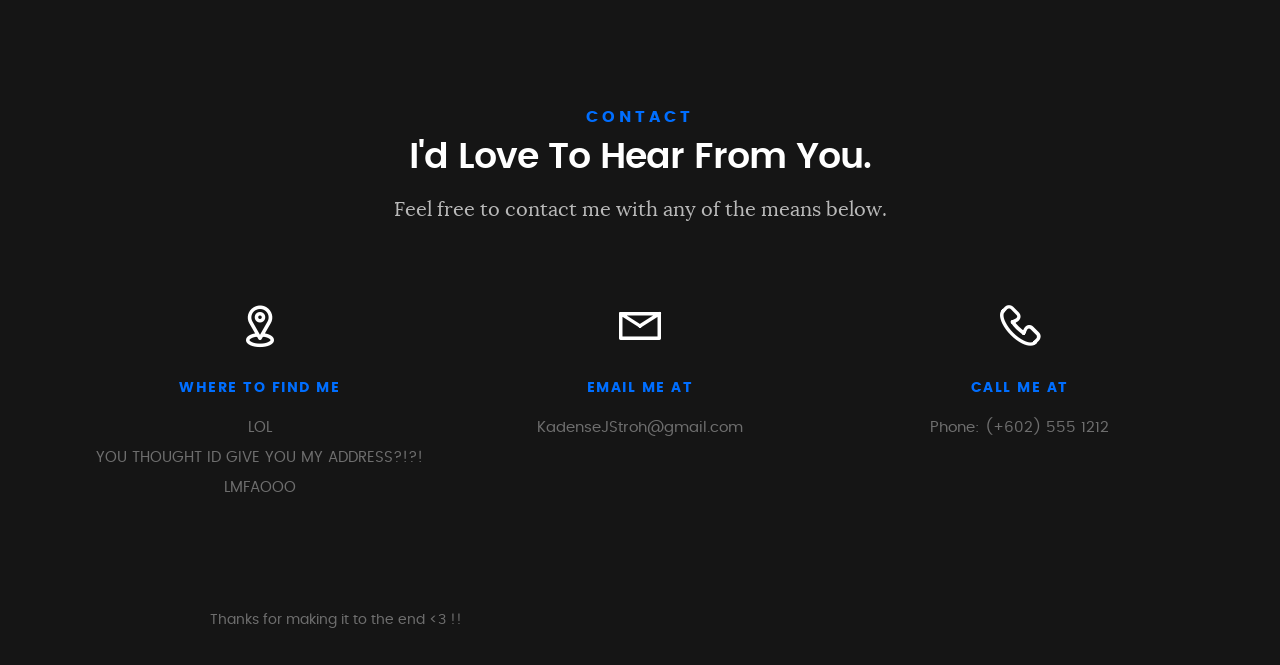
==== commit 9587f73b: "Update index.html" ====
--- a/index.html
+++ b/index.html
@@ -51,7 +51,7 @@
  
 /* Handle */
 ::-webkit-scrollbar-thumb {
-  background: black; 
+  background: grey; 
   border-radius: 10px;
 }
 
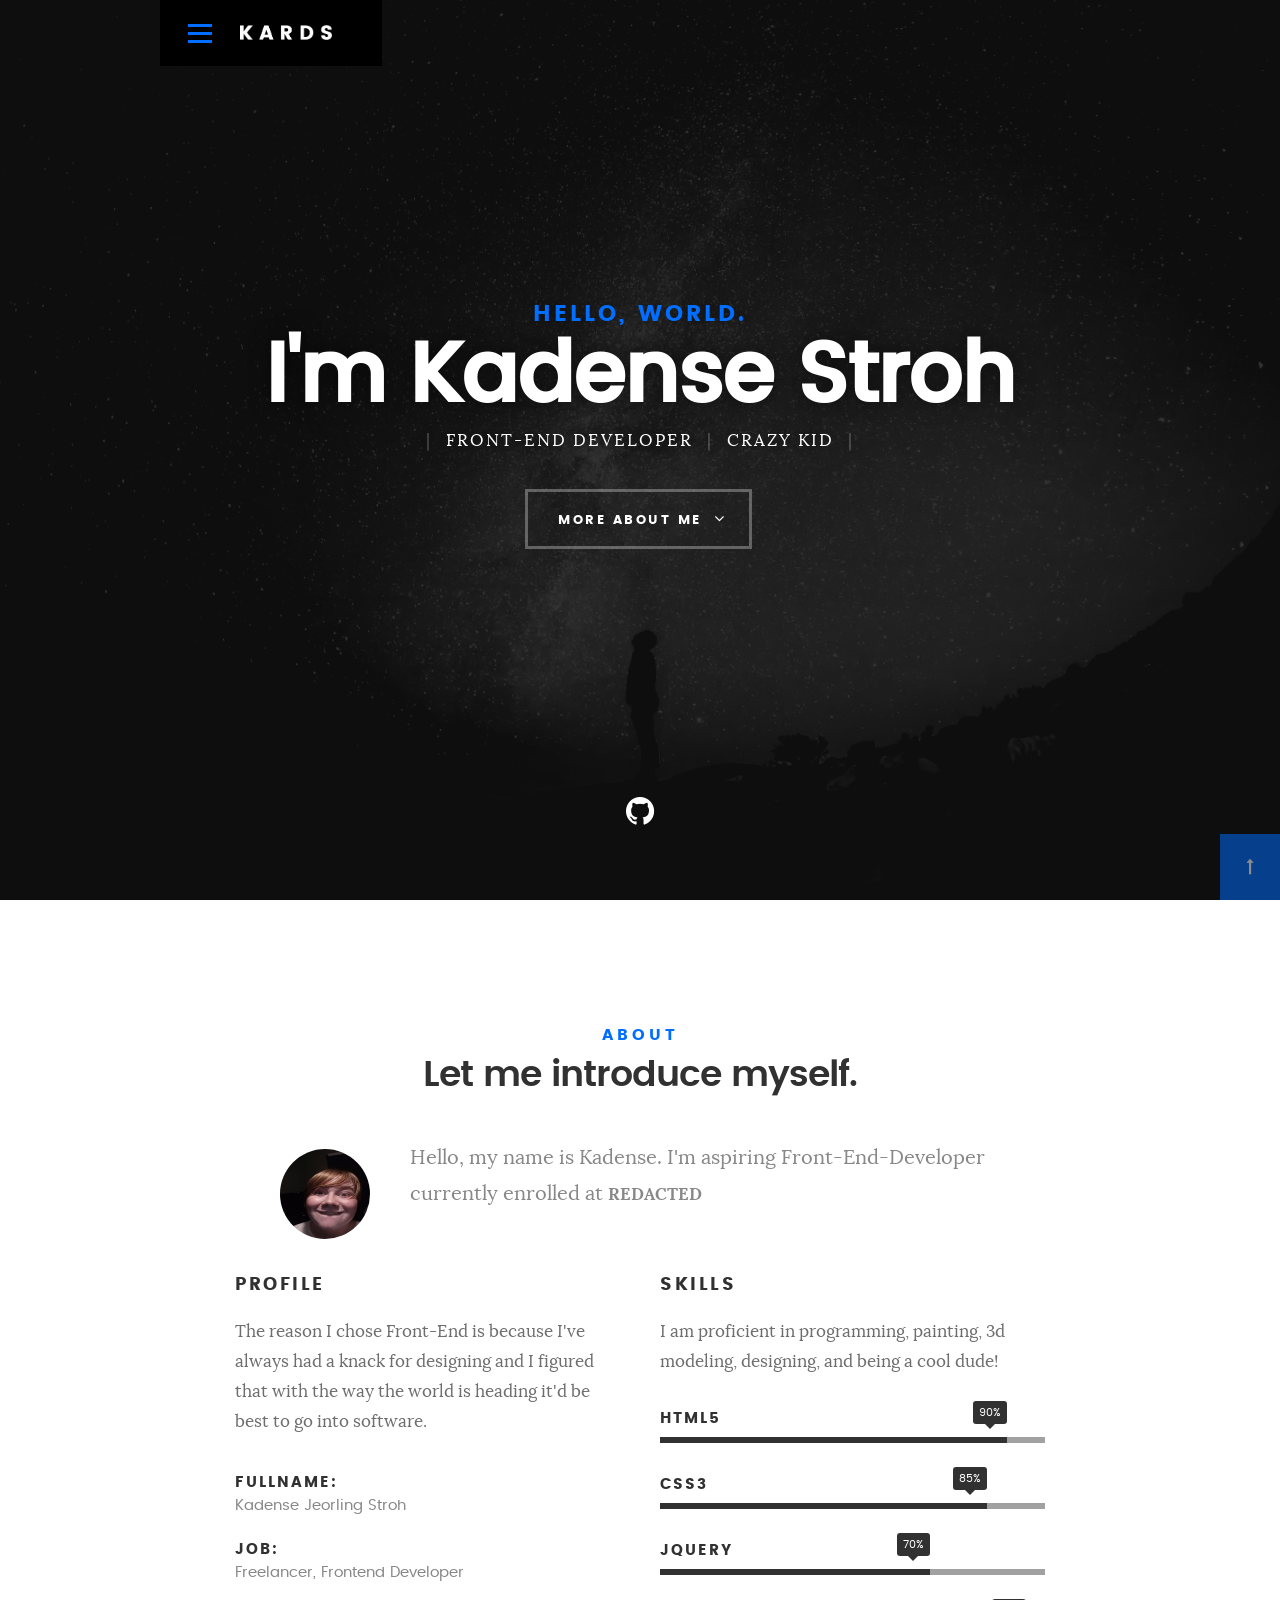
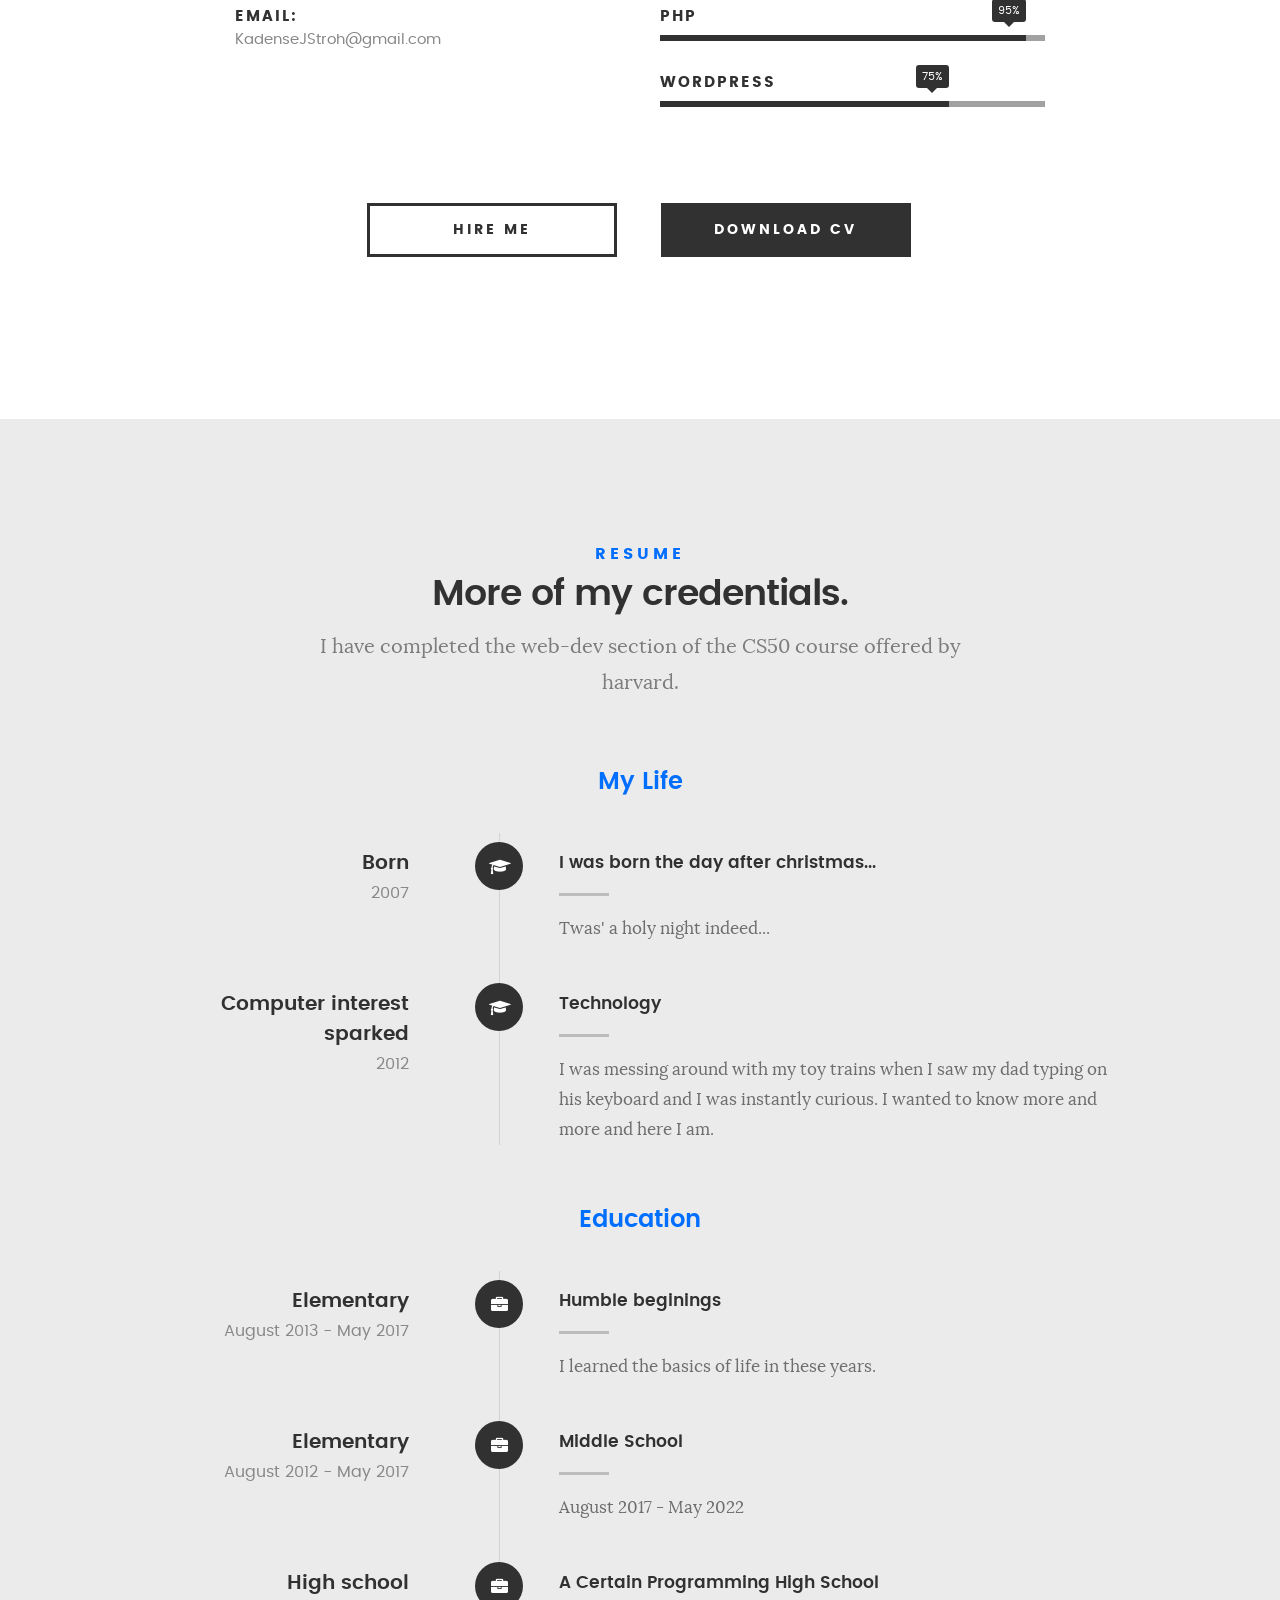
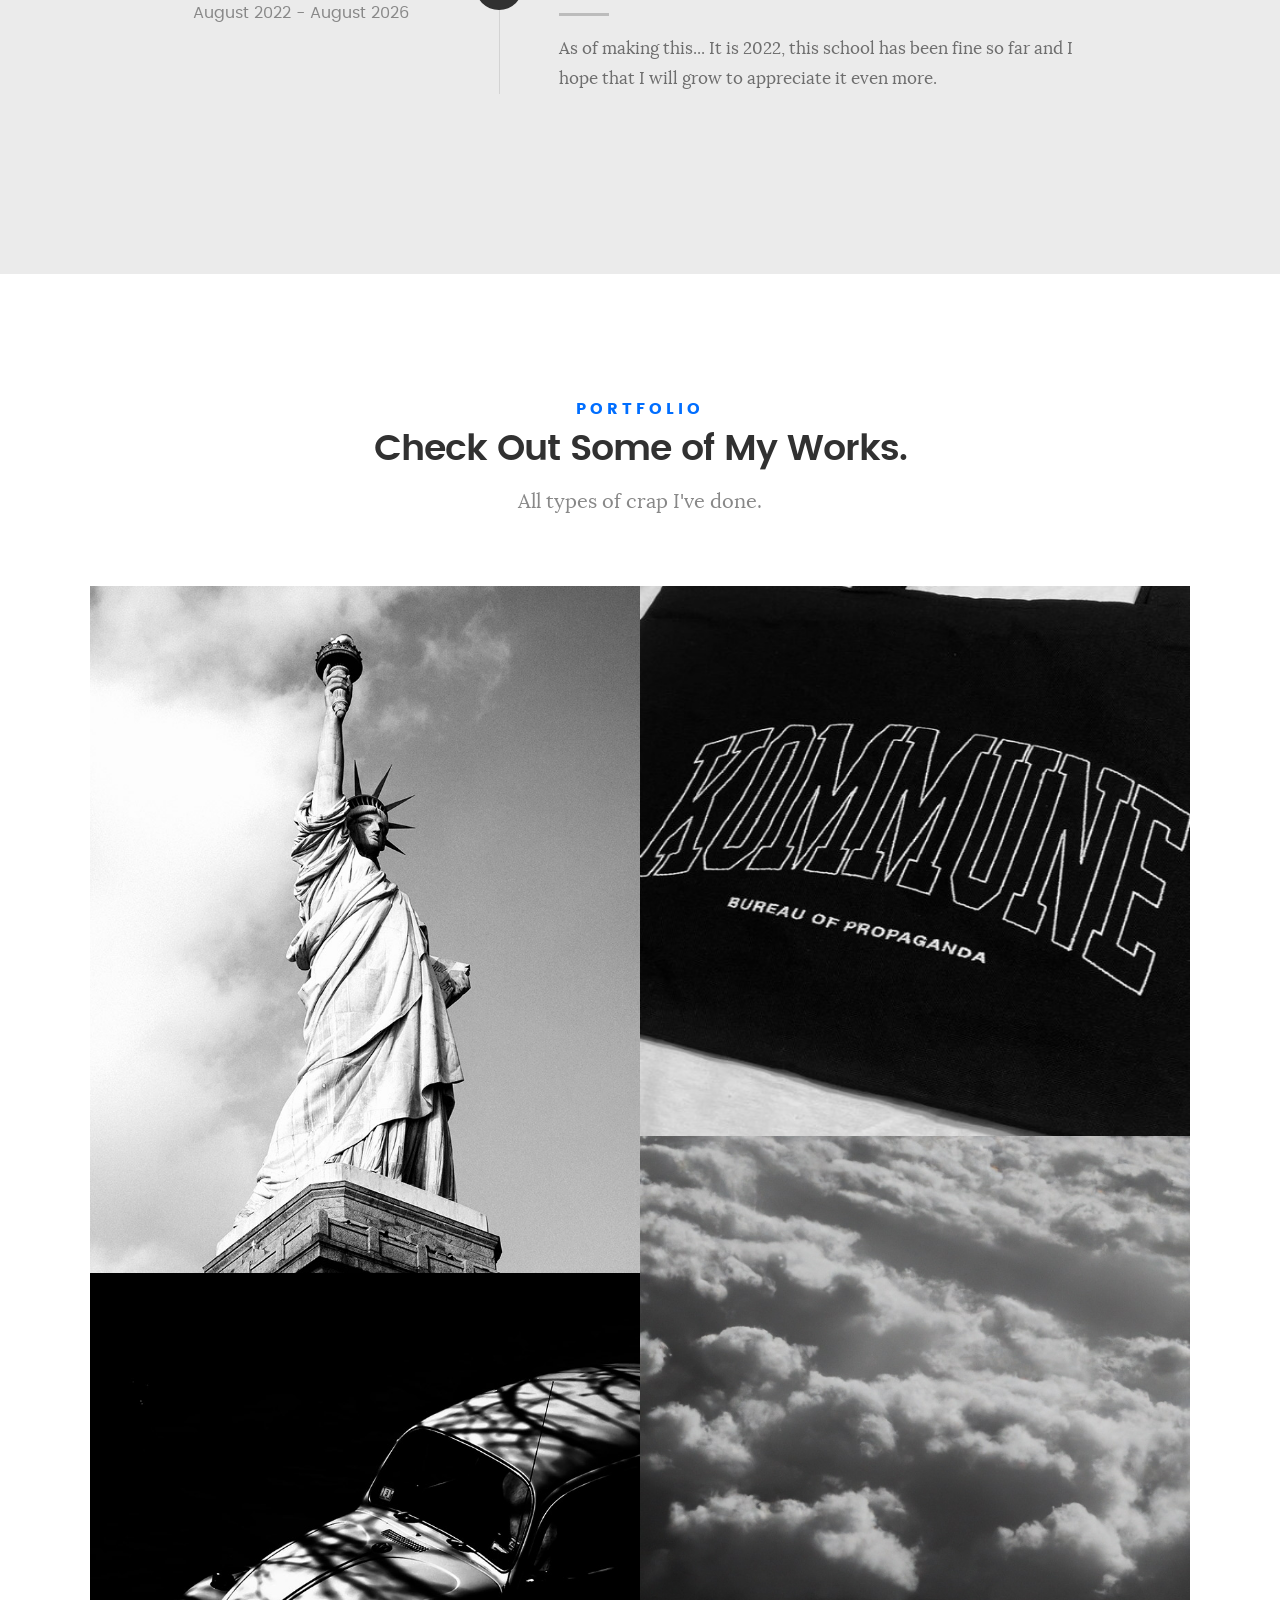
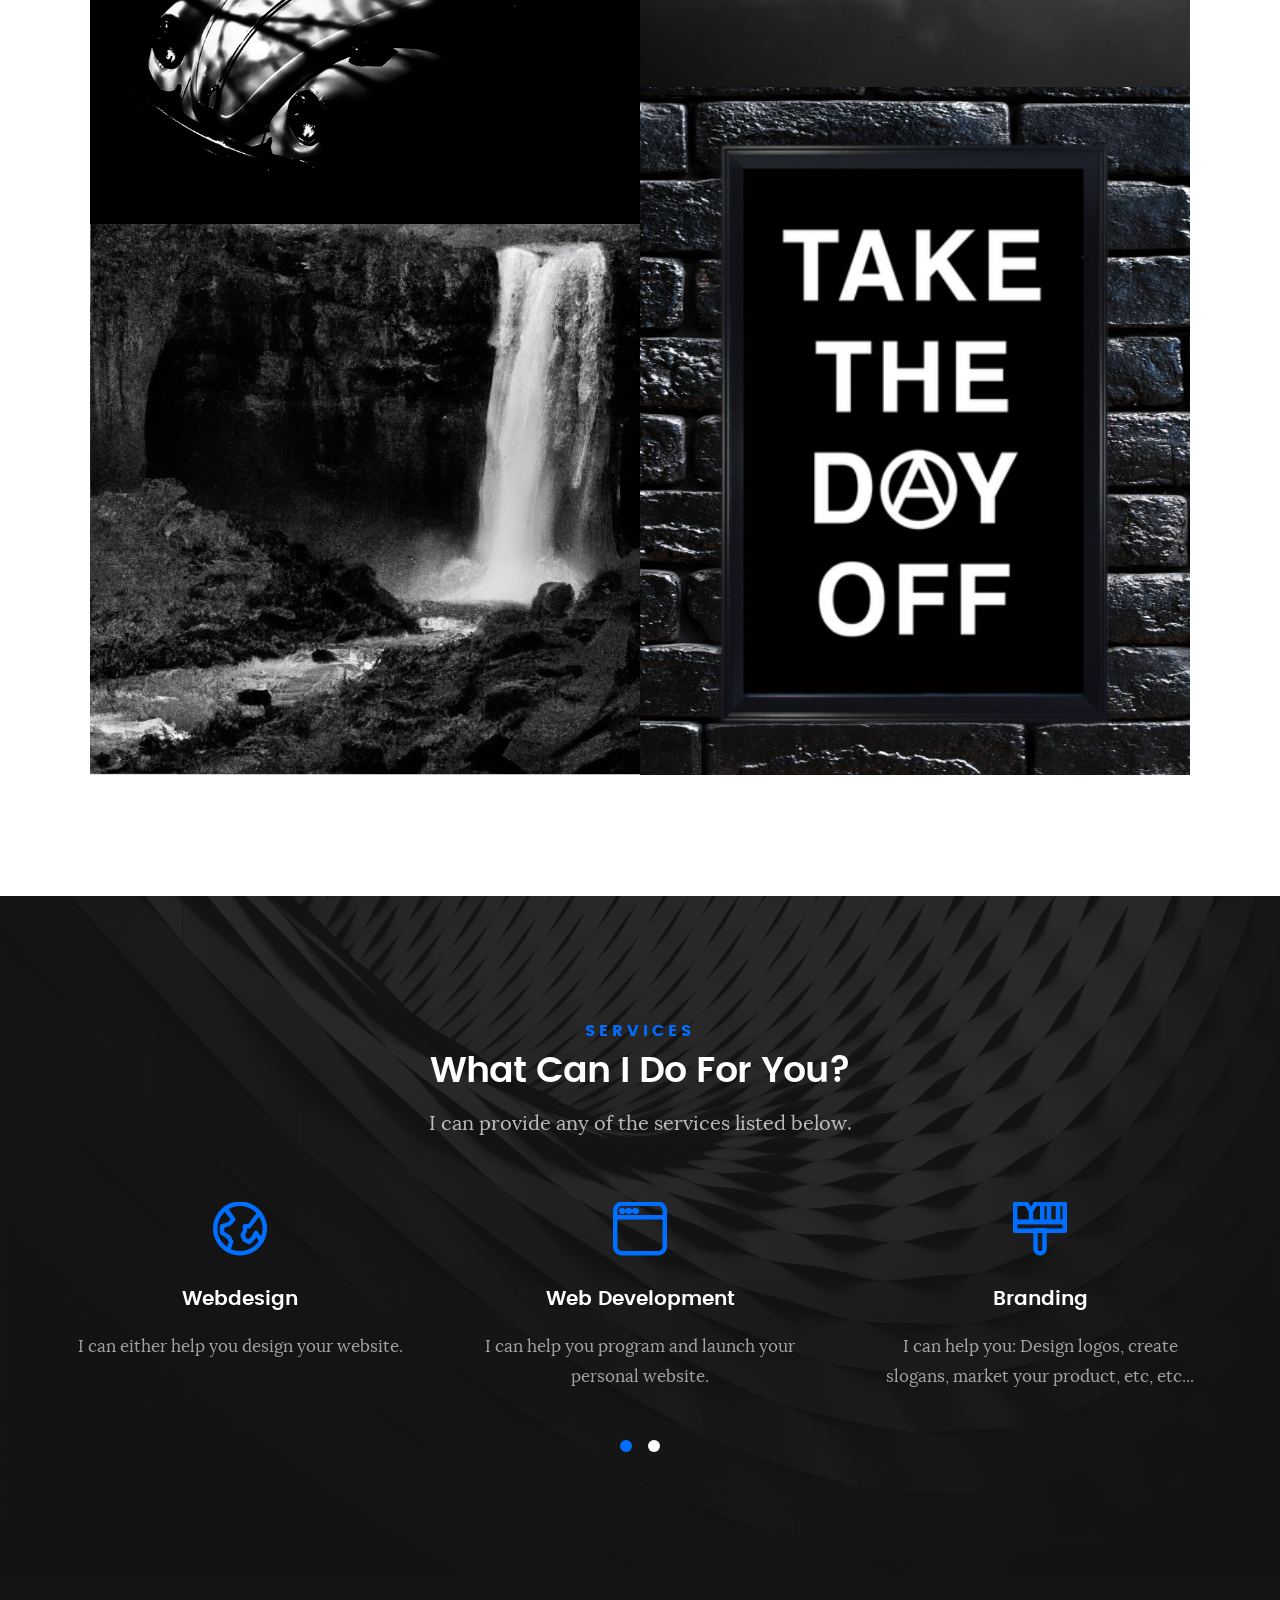
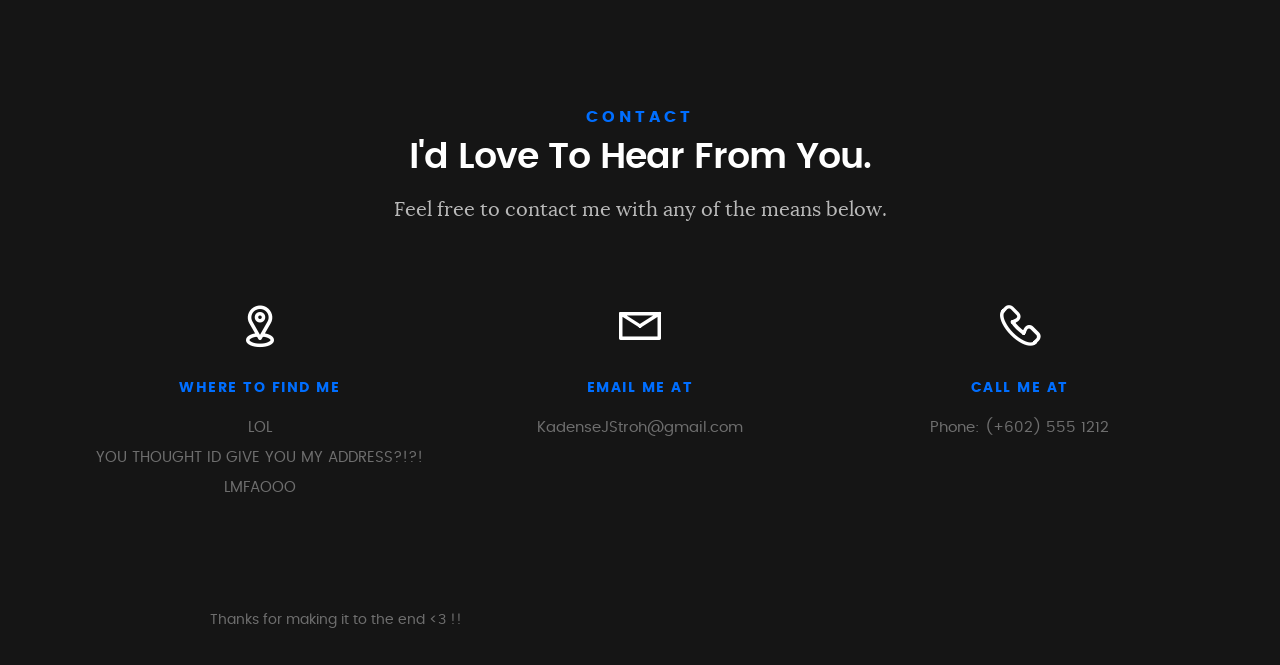
==== commit 781cdb04: "Update index.html" ====
--- a/index.html
+++ b/index.html
@@ -57,7 +57,7 @@
 
 /* Handle on hover */
 ::-webkit-scrollbar-thumb:hover {
-  background: #b30000; 
+  background: #0051bd; 
 }
 </style>
 	
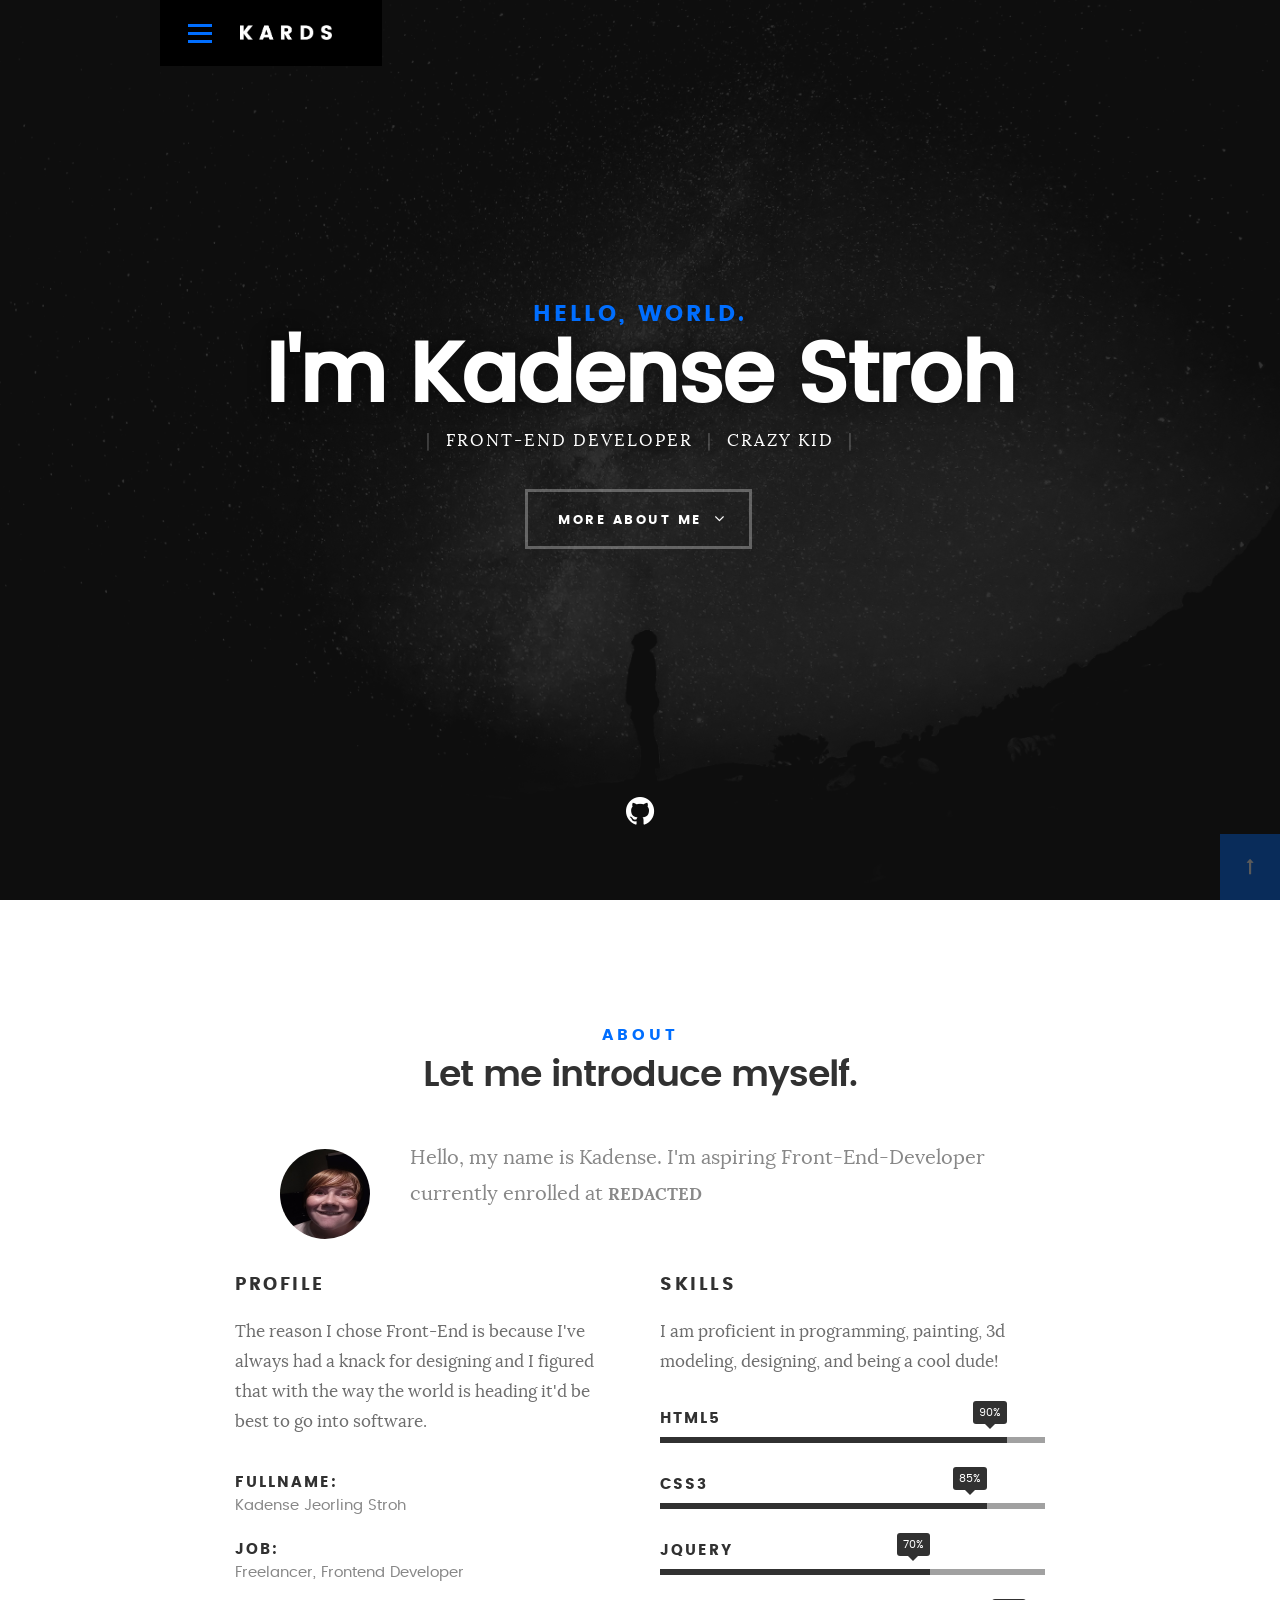
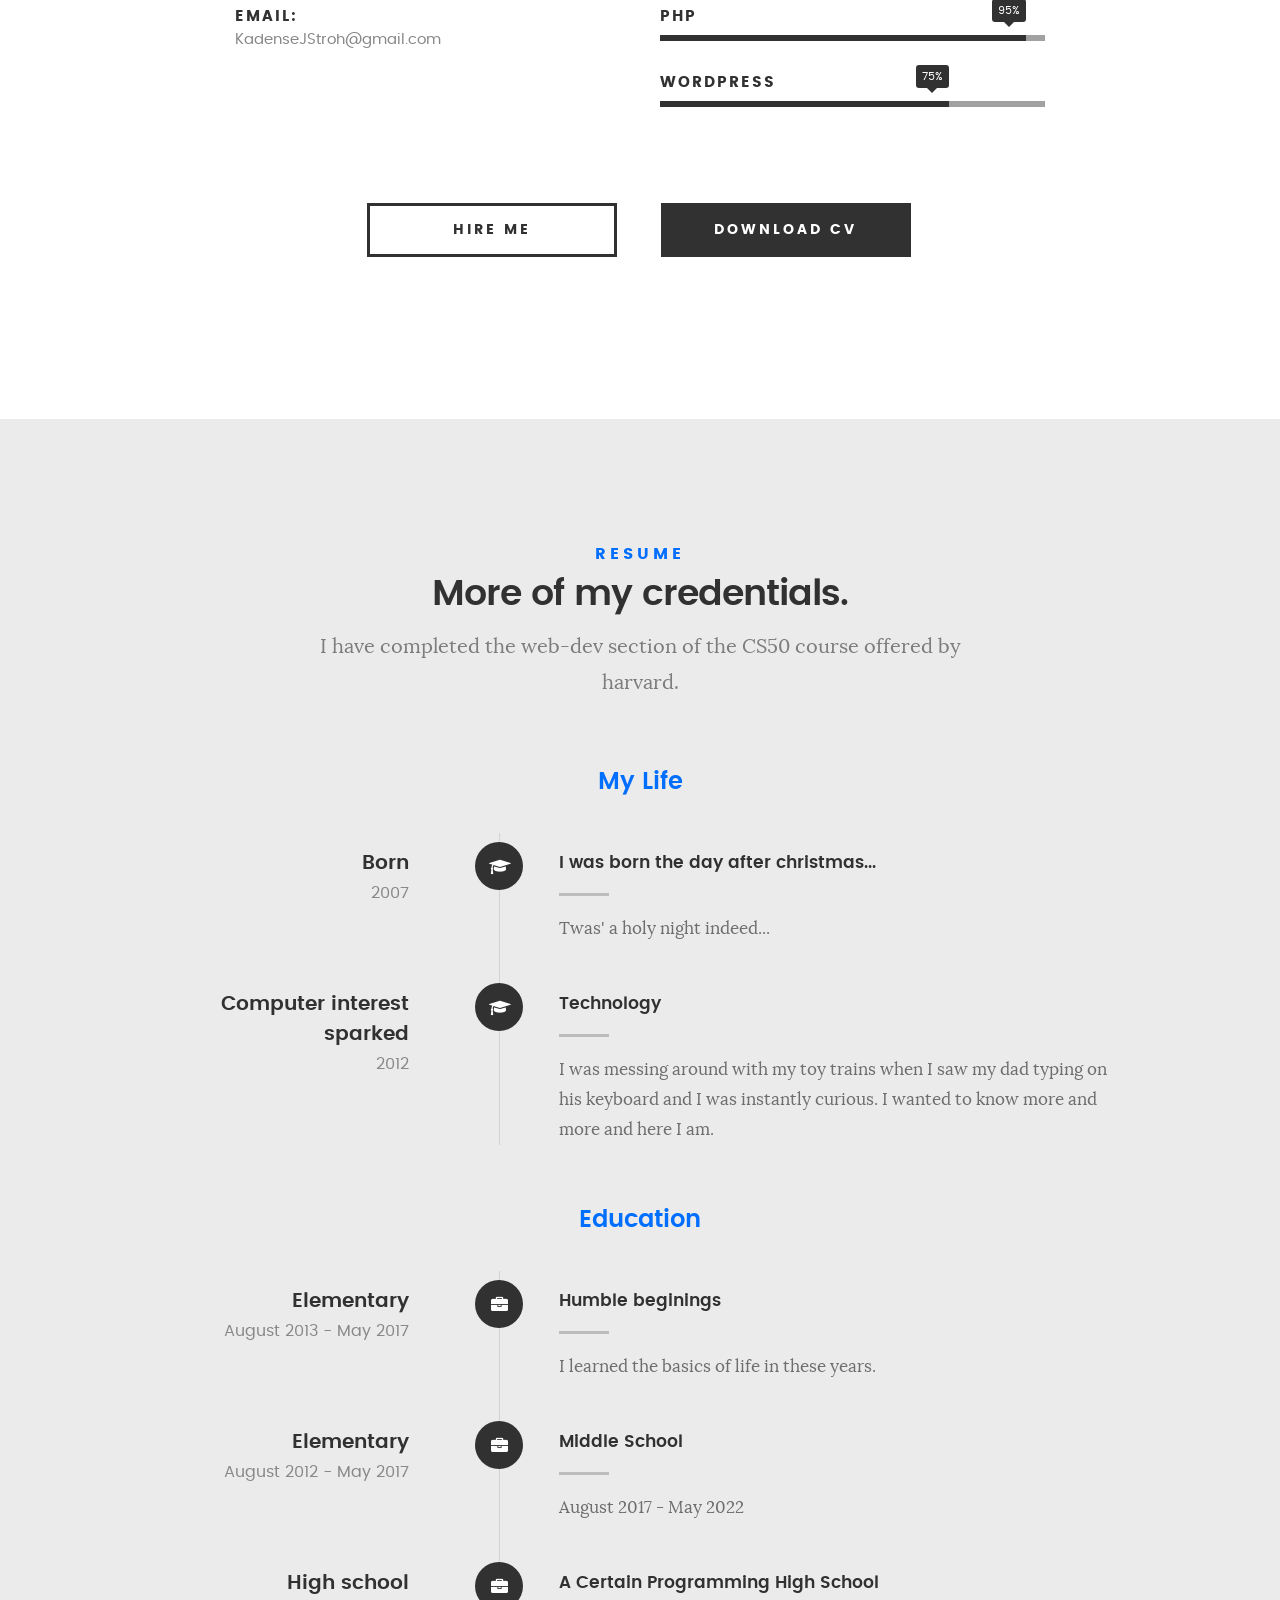
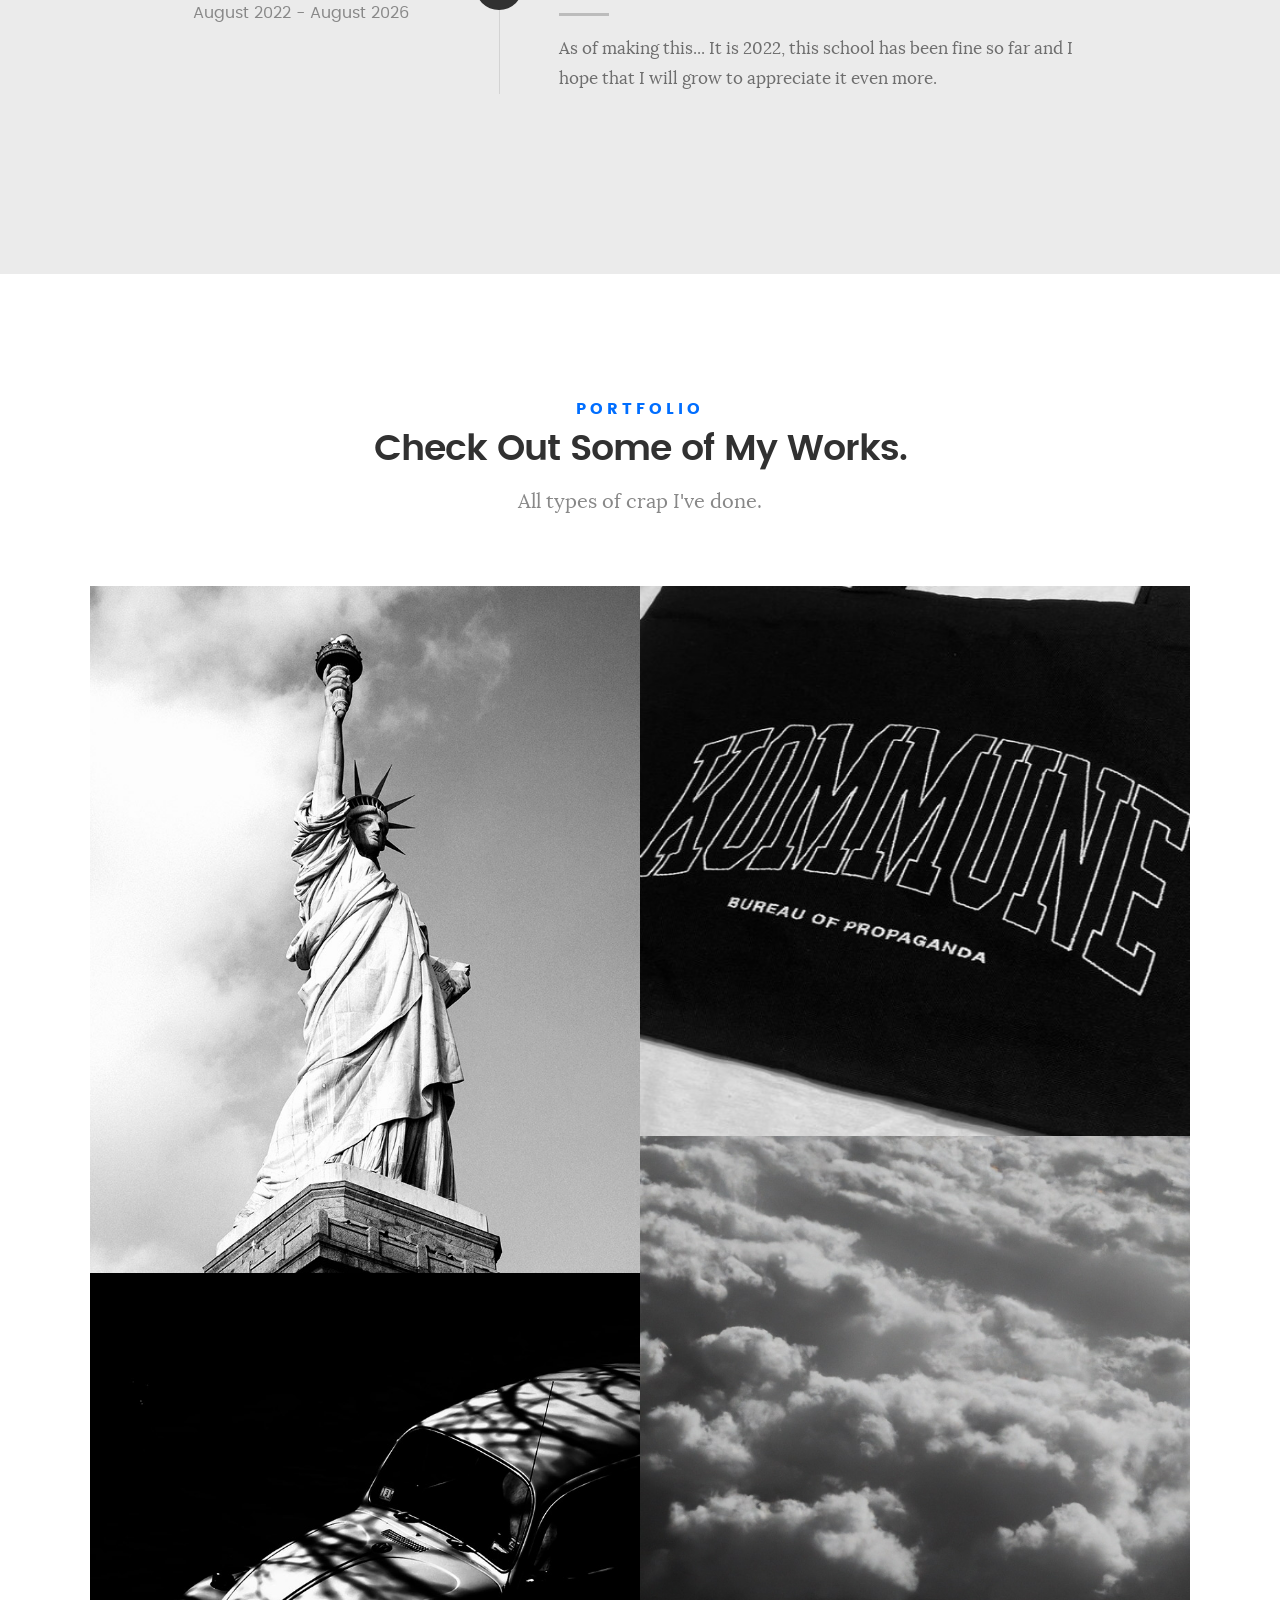
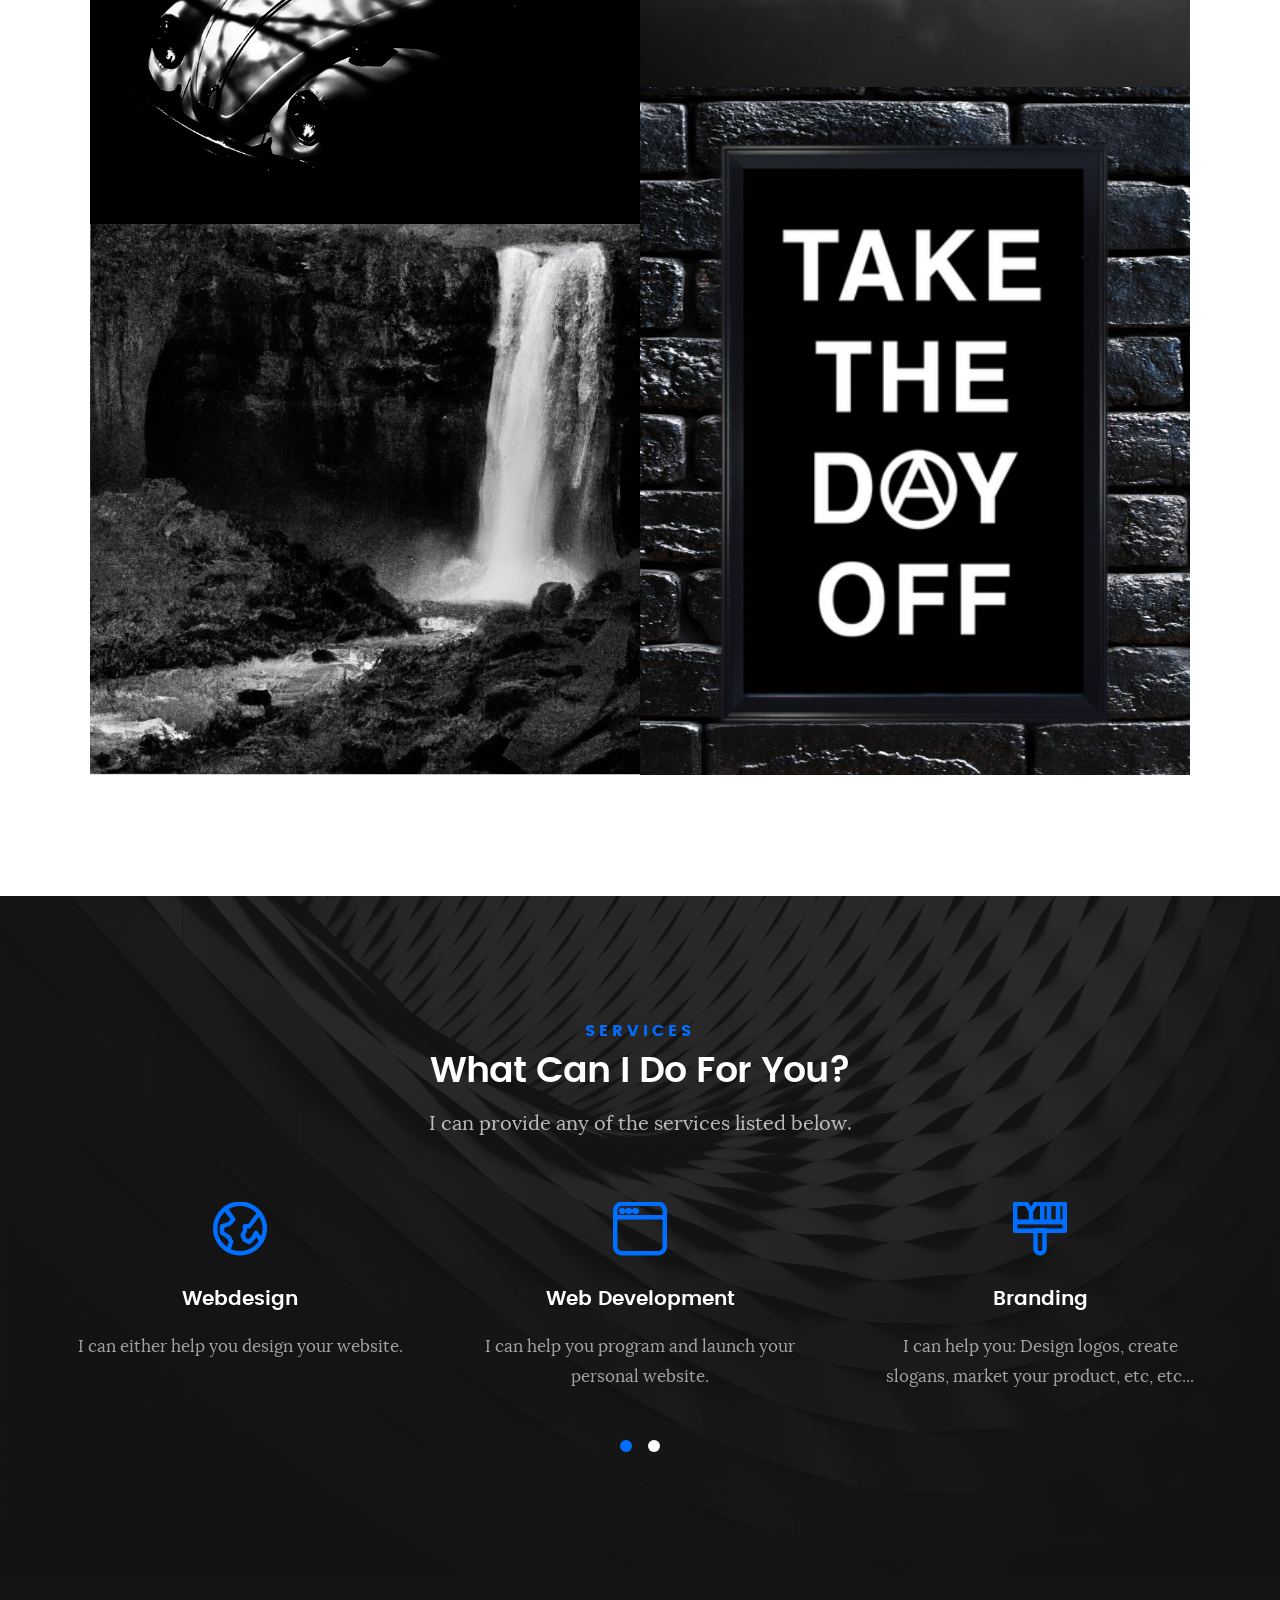
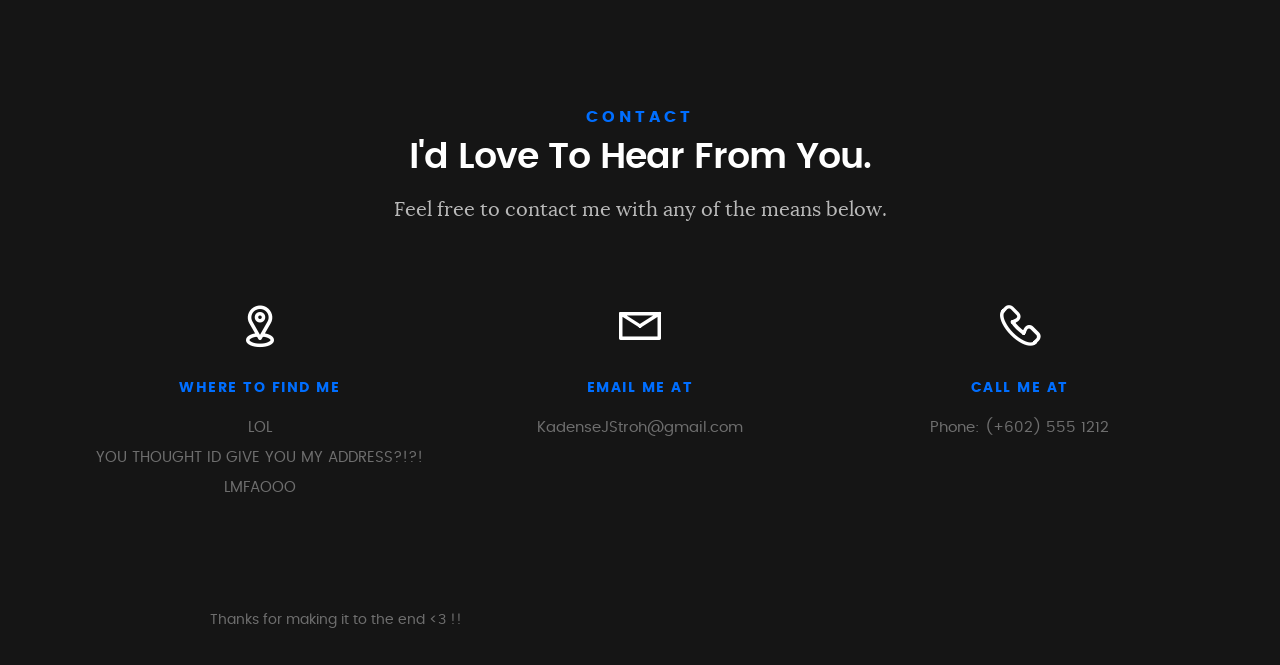
==== commit 9f877d3e: "Update index.html" ====
--- a/index.html
+++ b/index.html
@@ -51,7 +51,7 @@
  
 /* Handle */
 ::-webkit-scrollbar-thumb {
-  background: grey; 
+  background: #006eff; 
   border-radius: 10px;
 }
 
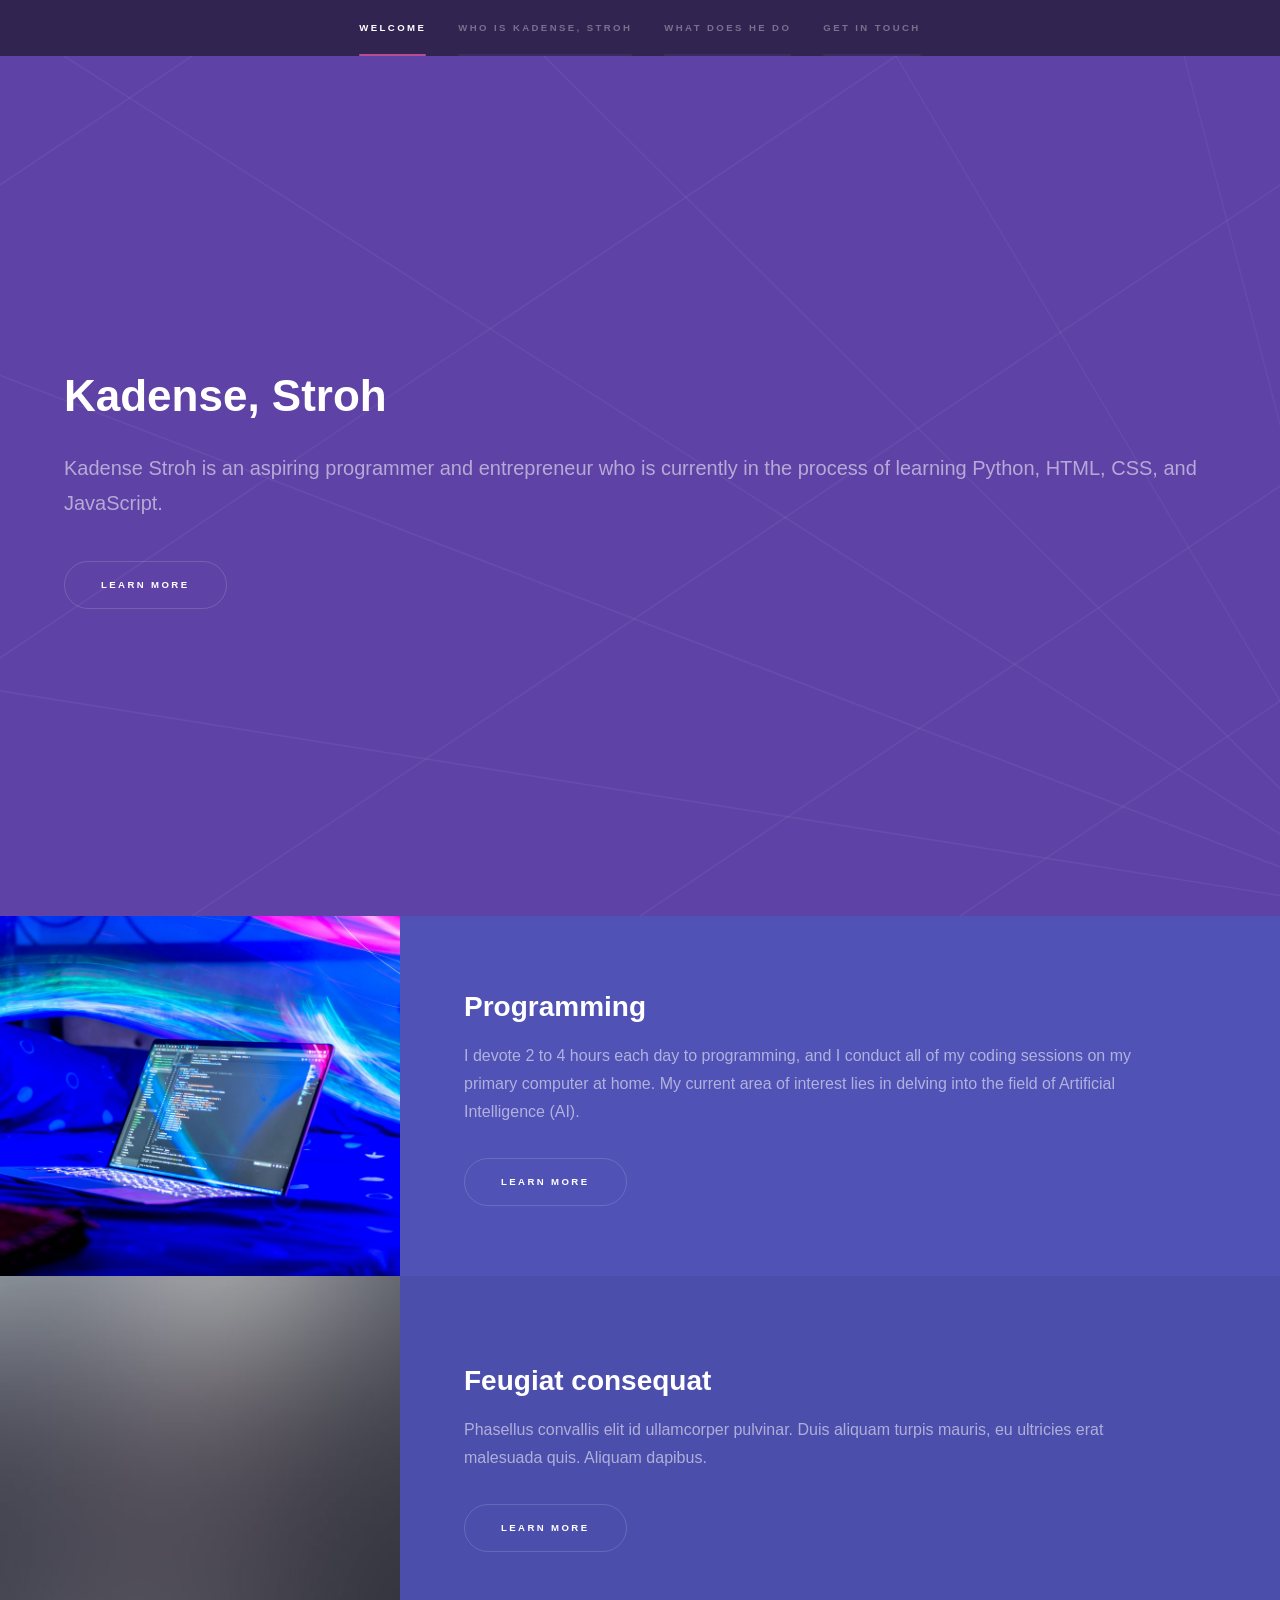
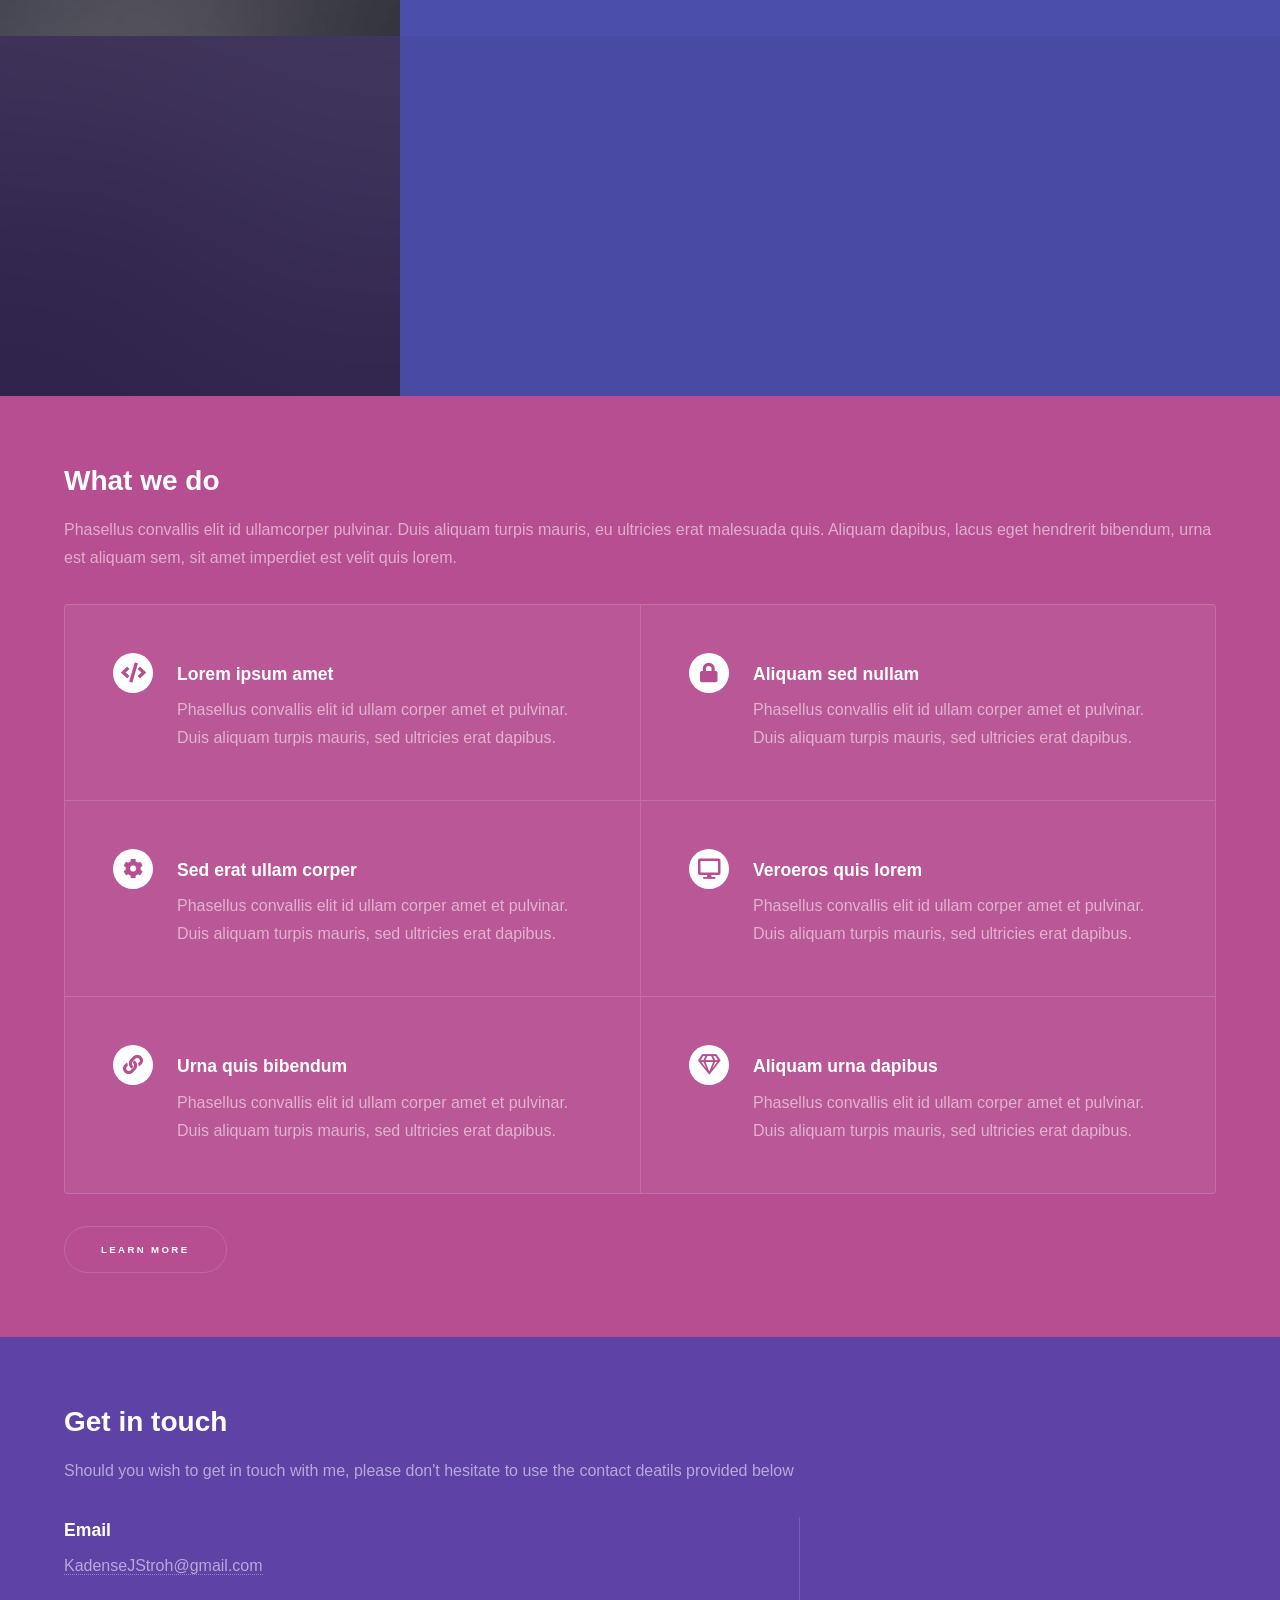
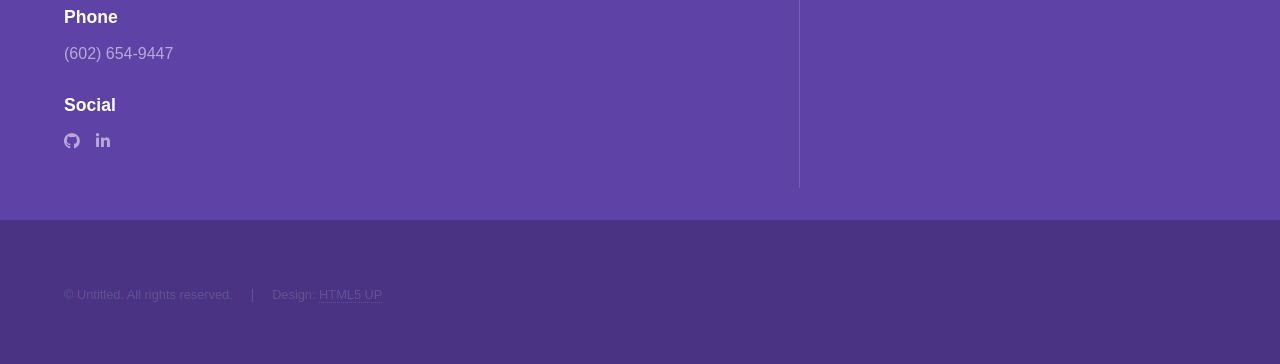
==== commit 31ba1242: "Add files via upload" ====
--- a/index.html
+++ b/index.html
@@ -1,819 +1,174 @@
-<!DOCTYPE html>
-<!--[if IE 8 ]><html class="no-js oldie ie8" lang="en"> <![endif]-->
-<!--[if IE 9 ]><html class="no-js oldie ie9" lang="en"> <![endif]-->
-<!--[if (gte IE 9)|!(IE)]><!--><html class="no-js" lang="en"> <!--<![endif]-->
-<head>
+<!DOCTYPE HTML>
+<html>
+	<head>
+		<title>Kadense</title>
+		<meta charset="utf-8" />
+		<meta name="viewport" content="width=device-width, initial-scale=1, user-scalable=no" />
+		<link rel="stylesheet" href="assets/css/main.css" />
+		<noscript><link rel="stylesheet" href="assets/css/noscript.css" /></noscript>
+	</head>
+	<body class="is-preload">
 
-<link rel="shortcut icon" type="image/png" 
-      href="{{ "favicon.png"  | absolute_url }}">
-	
-   <!--- basic page needs
-   ================================================== -->
-   <meta charset="utf-8">
-	<title>Portfolio</title>
-	<meta name="description" content="">  
-	<meta name="author" content="">
+		<!-- Sidebar -->
+			<section id="sidebar">
+				<div class="inner">
+					<nav>
+						<ul>
+							<li><a href="#intro">Welcome</a></li>
+							<li><a href="#one">Who is Kadense, Stroh</a></li>
+							<li><a href="#two">What does he do</a></li>
+							<li><a href="#three">Get in touch</a></li>
+						</ul>
+					</nav>
+				</div>
+			</section>
 
-   <!-- mobile specific metas
-   ================================================== -->
-	<meta name="viewport" content="width=device-width, initial-scale=1, maximum-scale=1">
+		<!-- Wrapper -->
+			<div id="wrapper">
 
- 	<!-- CSS
-   ================================================== -->
-   <link rel="stylesheet" href="css/base.css">  
-   <link rel="stylesheet" href="css/main.css">
-   <link rel="stylesheet" href="css/vendor.css">     
+				<!-- Intro -->
+					<section id="intro" class="wrapper style1 fullscreen fade-up">
+						<div class="inner">
+							<h1>Kadense, Stroh</h1>
+							<p>Kadense Stroh is an aspiring programmer and entrepreneur who is currently in the process of learning Python, HTML, CSS, and JavaScript.</p>
+							<ul class="actions">
+								<li><a href="#one" class="button scrolly">Learn more</a></li>
+							</ul>
+						</div>
+					</section>
 
-   <!-- script
-   ================================================== -->   
-	<script src="js/modernizr.js"></script>
-	<script src="js/pace.min.js"></script>
+				<!-- One -->
+					<section id="one" class="wrapper style2 spotlights">
+						<section>
+							<a href="#" class="image"><img src="images/pic1.png" alt="" data-position="center center" /></a>
+							<div class="content">
+								<div class="inner">
+									<h2>Programming</h2>
+									<p>I devote 2 to 4 hours each day to programming, and I conduct all of my coding sessions on my primary computer at home. My current area of interest lies in delving into the field of Artificial Intelligence (AI).</p>
+									<ul class="actions">
+										<li><a href="generic.html" class="button">Learn more</a></li>
+									</ul>
+								</div>
+							</div>
+						</section>
+						<section>
+							<a href="#" class="image"><img src="images/pic02.jpg" alt="" data-position="top center" /></a>
+							<div class="content">
+								<div class="inner">
+									<h2>Feugiat consequat</h2>
+									<p>Phasellus convallis elit id ullamcorper pulvinar. Duis aliquam turpis mauris, eu ultricies erat malesuada quis. Aliquam dapibus.</p>
+									<ul class="actions">
+										<li><a href="generic.html" class="button">Learn more</a></li>
+									</ul>
+								</div>
+							</div>
+						</section>
+						<section>
+							<a href="#" class="image"><img src="images/pic03.jpg" alt="" data-position="25% 25%" /></a>
+							<div class="content">
+								<div class="inner">
+									<h2>Ultricies aliquam</h2>
+									<p>Phasellus convallis elit id ullamcorper pulvinar. Duis aliquam turpis mauris, eu ultricies erat malesuada quis. Aliquam dapibus.</p>
+									<ul class="actions">
+										<li><a href="generic.html" class="button">Learn more</a></li>
+									</ul>
+								</div>
+							</div>
+						</section>
+					</section>
 
-   <!-- favicons
-	================================================== -->
-	<link rel="icon" type="image/png" href="favicon.png">
+				<!-- Two -->
+					<section id="two" class="wrapper style3 fade-up">
+						<div class="inner">
+							<h2>What we do</h2>
+							<p>Phasellus convallis elit id ullamcorper pulvinar. Duis aliquam turpis mauris, eu ultricies erat malesuada quis. Aliquam dapibus, lacus eget hendrerit bibendum, urna est aliquam sem, sit amet imperdiet est velit quis lorem.</p>
+							<div class="features">
+								<section>
+									<span class="icon solid major fa-code"></span>
+									<h3>Lorem ipsum amet</h3>
+									<p>Phasellus convallis elit id ullam corper amet et pulvinar. Duis aliquam turpis mauris, sed ultricies erat dapibus.</p>
+								</section>
+								<section>
+									<span class="icon solid major fa-lock"></span>
+									<h3>Aliquam sed nullam</h3>
+									<p>Phasellus convallis elit id ullam corper amet et pulvinar. Duis aliquam turpis mauris, sed ultricies erat dapibus.</p>
+								</section>
+								<section>
+									<span class="icon solid major fa-cog"></span>
+									<h3>Sed erat ullam corper</h3>
+									<p>Phasellus convallis elit id ullam corper amet et pulvinar. Duis aliquam turpis mauris, sed ultricies erat dapibus.</p>
+								</section>
+								<section>
+									<span class="icon solid major fa-desktop"></span>
+									<h3>Veroeros quis lorem</h3>
+									<p>Phasellus convallis elit id ullam corper amet et pulvinar. Duis aliquam turpis mauris, sed ultricies erat dapibus.</p>
+								</section>
+								<section>
+									<span class="icon solid major fa-link"></span>
+									<h3>Urna quis bibendum</h3>
+									<p>Phasellus convallis elit id ullam corper amet et pulvinar. Duis aliquam turpis mauris, sed ultricies erat dapibus.</p>
+								</section>
+								<section>
+									<span class="icon major fa-gem"></span>
+									<h3>Aliquam urna dapibus</h3>
+									<p>Phasellus convallis elit id ullam corper amet et pulvinar. Duis aliquam turpis mauris, sed ultricies erat dapibus.</p>
+								</section>
+							</div>
+							<ul class="actions">
+								<li><a href="generic.html" class="button">Learn more</a></li>
+							</ul>
+						</div>
+					</section>
 
-</head>
+				<!-- Three -->
+					<section id="three" class="wrapper style1 fade-up">
+						<div class="inner">
+							<h2>Get in touch</h2>
+							<p>Should you wish to get in touch with me, please don't hesitate to use the contact deatils provided below</p>
+							<div class="split style1">
+								<section>
+								<section>
+									<ul class="contact">
+										<li>
+											<h3>Email</h3>
+											<a href="#">KadenseJStroh@gmail.com</a>
+										</li>
+										<li>
+											<h3>Phone</h3>
+											<span>(602) 654-9447</span>
+										</li>
+										<li>
+											<h3>Social</h3>
+											<ul class="icons">
+												<li><a href="#" class="icon brands fa-github"><span class="label">GitHub</span></a></li>
+												<li><a href="#" class="icon brands fa-linkedin-in"><span class="label">LinkedIn</span></a></li>
+											</ul>
+										</li>
+									</ul>
+								</section>
+							</div>
+						</div>
+					</section>
 
-<body id="top">
+			</div>
 
-	<style>
-/* width */
-::-webkit-scrollbar {
-  width: 20px;
-}
+		<!-- Footer -->
+			<footer id="footer" class="wrapper style1-alt">
+				<div class="inner">
+					<ul class="menu">
+						<li>&copy; Untitled. All rights reserved.</li><li>Design: <a href="http://html5up.net">HTML5 UP</a></li>
+					</ul>
+				</div>
+			</footer>
 
-/* Track */
-::-webkit-scrollbar-track {
-  box-shadow: inset 0 0 5px #006eff; 
-  border-radius: 10px;
-}
- 
-/* Handle */
-::-webkit-scrollbar-thumb {
-  background: #006eff; 
-  border-radius: 10px;
-}
+		<!-- Scripts -->
+			<script src="assets/js/jquery.min.js"></script>
+			<script src="assets/js/jquery.scrollex.min.js"></script>
+			<script src="assets/js/jquery.scrolly.min.js"></script>
+			<script src="assets/js/browser.min.js"></script>
+			<script src="assets/js/breakpoints.min.js"></script>
+			<script src="assets/js/util.js"></script>
+			<script src="assets/js/main.js"></script>
 
-/* Handle on hover */
-::-webkit-scrollbar-thumb:hover {
-  background: #0051bd; 
-}
-</style>
-	
-	<!-- header 
-   ================================================== -->
-   <header>   	
-   	<div class="row">
-
-   		<div class="top-bar">
-   			<a class="menu-toggle" href="#"><span>Menu</span></a>
-
-	   		<div class="logo">
-		         <a href="index.html">Home</a>
-		      </div>		      
-
-		   	<nav id="main-nav-wrap">
-					<ul class="main-navigation">
-						<li class="current"><a class="smoothscroll"  href="#intro" title="">Home</a></li>
-						<li><a class="smoothscroll"  href="#about" title="">About</a></li>
-						<li><a class="smoothscroll"  href="#resume" title="">Resume</a></li>
-						<li><a class="smoothscroll"  href="#portfolio" title="">Portfolio</a></li>
-						<li><a class="smoothscroll"  href="#services" title="">Services</a></li>					
-						<li><a class="smoothscroll"  href="#contact" title="">Contact</a></li>	
-						<li><a href="styles.html" title="">Style Demo</a></li>				
-					</ul>
-				</nav>    		
-   		</div> <!-- /top-bar --> 
-   		
-   	</div> <!-- /row --> 		
-   </header> <!-- /header -->
-
-	<!-- intro section
-   ================================================== -->
-   <section id="intro">   
-
-   	<div class="intro-overlay"></div>	
-
-   	<div class="intro-content">
-   		<div class="row">
-
-   			<div class="col-twelve">
-
-	   			<h5>Hello, World.</h5>
-	   			<h1>I'm Kadense Stroh</h1>
-
-	   			<p class="intro-position">
-	   				<span>Front-end Developer</span>
-	   				<span>Crazy Kid</span> 
-	   			</p>
-
-	   			<a class="button stroke smoothscroll" href="#about" title="">More About Me</a>
-
-	   		</div>  
-   			
-   		</div>   		 		
-   	</div> <!-- /intro-content --> 
-
-   	<ul class="intro-social">
-         <li><a href="https://github.com/Porgius"><i class="fa fa-github"></i></a></li>
-      </ul> <!-- /intro-social -->      	
-
-   </section> <!-- /intro -->
-
-
-   <!-- about section
-   ================================================== -->
-   <section id="about">  
-
-   	<div class="row section-intro">
-   		<div class="col-twelve">
-
-   			<h5>About</h5>
-   			<h1>Let me introduce myself.</h1>
-
-   			<div class="intro-info">
-
-   				<img src="images/profile-pic.jpg" alt="Profile Picture">
-
-   				<p class="lead">Hello, my name is Kadense. I'm aspiring Front-End-Developer currently enrolled at <strong> REDACTED </strong></p>
-   			</div>   			
-
-   		</div>   		
-   	</div> <!-- /section-intro -->
-
-   	<div class="row about-content">
-
-   		<div class="col-six tab-full">
-
-   			<h3>Profile</h3>
-   			<p>The reason I chose Front-End is because I've always had a knack for designing and I figured that with the way the world is heading it'd be best to go into software.</p>
-
-   			<ul class="info-list">
-   				<li>
-   					<strong>Fullname:</strong>
-   					<span>Kadense Jeorling Stroh</span>
-   				</li>
-   		
-   				<li>
-   					<strong>Job:</strong>
-   					<span>Freelancer, Frontend Developer</span>
-   				</li>
-   				<li>
-   					<strong>Email:</strong>
-   					<span>KadenseJStroh@gmail.com</span>
-   				</li>
-
-   			</ul> <!-- /info-list -->
-
-   		</div>
-
-   		<div class="col-six tab-full">
-
-   			<h3>Skills</h3>
-   			<p>I am proficient in programming, painting, 3d modeling, designing, and being a cool dude!</p>
-
-				<ul class="skill-bars">
-				   <li>
-				   	<div class="progress percent90"><span>90%</span></div>
-				   	<strong>HTML5</strong>
-				   </li>
-				   <li>
-				   	<div class="progress percent85"><span>85%</span></div>
-				   	<strong>CSS3</strong>
-				   </li>
-				   <li>
-				   	<div class="progress percent70"><span>70%</span></div>
-				   	<strong>JQuery</strong>
-				   </li>
-				   <li>
-				   	<div class="progress percent95"><span>95%</span></div>
-				   	<strong>PHP</strong>
-				   </li>
-				   <li>
-
-				   	<div class="progress percent75"><span>75%</span></div>
-				   	<strong>Wordpress</strong>
-				   </li>
-      
-				</ul> <!-- /skill-bars -->		
-
-   		</div>
-
-   	</div>
-
-   	<div class="row button-section">
-   		<div class="col-twelve">
-   			<a href="#contact" title="Hire Me" class="button stroke smoothscroll">Hire Me</a>
-   			<a href="#" title="Download CV" class="button button-primary">Download CV</a>
-   		</div>   		
-   	</div>
-
-   </section> <!-- /process-->    
-
-
-   <!-- resume Section
-   ================================================== -->
-	<section id="resume" class="grey-section">
-
-		<div class="row section-intro">
-   		<div class="col-twelve">
-
-   			<h5>Resume</h5>
-   			<h1>More of my credentials.</h1>
-
-   			<p class="lead">I have completed the web-dev section of the CS50 course offered by harvard.</p>
-
-   		</div>   		
-   	</div> <!-- /section-intro--> 
-
-   	<div class="row resume-timeline">
-
-   		<div class="col-twelve resume-header">
-
-   			<h2>My Life</h2>
-
-   		</div> <!-- /resume-header -->
-
-   		<div class="col-twelve">
-
-   			<div class="timeline-wrap">
-
-   				<div class="timeline-block">
-
-	   				<div class="timeline-ico">
-	   					<i class="fa fa-graduation-cap"></i>
-	   				</div>
-
-	   				<div class="timeline-header">
-	   					<h3>Born</h3>
-	   					<p>2007</p>
-	   				</div>
-
-	   				<div class="timeline-content">
-	   					<h4>I was born the day after christmas...</h4>
-	   					<p>Twas' a holy night indeed...</p>
-	   				</div>
-
-	   			</div> <!-- /timeline-block -->
-
-	   			<div class="timeline-block">
-
-	   				<div class="timeline-ico">
-	   					<i class="fa fa-graduation-cap"></i>
-	   				</div>
-
-	   				<div class="timeline-header">
-	   					<h3>Computer interest sparked</h3>
-	   					<p>2012</p>
-	   				</div>
-
-	   				<div class="timeline-content">
-	   					<h4>Technology</h4>
-	   					<p>I was messing around with my toy trains when I saw my dad typing on his keyboard and I was instantly curious. I wanted to know more and more and here I am.</p>
-	   				</div>
-
-	   			</div> <!-- /timeline-block -->
-
-   			</div> <!-- /timeline-wrap -->   			
-
-   		</div> <!-- /col-twelve -->
-   		
-   	</div> <!-- /resume-timeline -->
-   	
-   	<div class="row resume-timeline">
-
-   		<div class="col-twelve resume-header">
-
-   			<h2>Education</h2>
-
-   		</div> <!-- /resume-header -->
-
-   		<div class="col-twelve">
-
-   			<div class="timeline-wrap">
-
-   				<div class="timeline-block">
-
-	   				<div class="timeline-ico">
-	   					<i class="fa fa-briefcase"></i>
-	   				</div>
-
-	   				<div class="timeline-header">
-	   					<h3>Elementary</h3>
-	   					<p>August 2013 - May 2017</p>
-	   				</div>
-
-	   				<div class="timeline-content">
-	   					<h4>Humble beginings</h4>
-	   					<p>I learned the basics of life in these years.</p>
-	   				</div>
-
-	   			</div> <!-- /timeline-block -->
-
-	   			<div class="timeline-block">
-
-	   				<div class="timeline-ico">
-	   					<i class="fa fa-briefcase"></i>
-	   				</div>
-
-	   				<div class="timeline-header">
-	   					<h3>Elementary</h3>
-	   					<p>August 2012 - May 2017</p>
-	   				</div>
-
-	   				<div class="timeline-content">
-	   					<h4>Middle School</h4>
-	   					<p>August 2017 - May 2022</p>
-	   				</div>
-
-	   			</div> <!-- /timeline-block -->
-
-	   			<div class="timeline-block">
-
-	   				<div class="timeline-ico">
-	   					<i class="fa fa-briefcase"></i>
-	   				</div>
-
-	   				<div class="timeline-header">
-	   					<h3>High school</h3>
-	   					<p>August 2022 - August 2026</p>
-	   				</div>
-
-	   				<div class="timeline-content">
-	   					<h4>A Certain Programming High School</h4>
-	   					<p>As of making this... It is 2022, this school has been fine so far and I hope that I will grow to appreciate it even more.</p>
-	   				</div>
-
-	   			</div> <!-- /timeline-block -->
-
-   			</div> <!-- /timeline-wrap -->   			
-
-   		</div> <!-- /col-twelve -->
-   		
-   	</div> <!-- /resume-timeline -->
-		
-	</section> <!-- /features -->
-
-
-	<!-- Portfolio Section
-   ================================================== -->
-	<section id="portfolio">
-
-		<div class="row section-intro">
-   		<div class="col-twelve">
-
-   			<h5>Portfolio</h5>
-   			<h1>Check Out Some of My Works.</h1>
-
-   			<p class="lead">All types of crap I've done.</p>
-
-   		</div>   		
-   	</div> <!-- /section-intro--> 
-
-   	<div class="row portfolio-content">
-
-   		<div class="col-twelve">
-
-   			<!-- portfolio-wrapper -->
-	         <div id="folio-wrapper" class="block-1-2 block-mob-full stack">
-
-	         	<div class="bgrid folio-item">
-	               <div class="item-wrap">
-	               	<img src="images/portfolio/liberty.jpg" alt="Liberty">
-	                  <a href="#modal-01" class="overlay">	                  	           
-	                     <div class="folio-item-table">
-	                     	<div class="folio-item-cell">
-		     					       <h3 class="folio-title">Liberty</h3>	     					    
-		     					    	 <span class="folio-types">
-		     					       	  Graphic Design
-		     					       </span>
-		     					   </div>	                      	
-	                     </div>                    
-	                  </a>
-	               </div>	               
-	        		</div> <!-- /folio-item -->
-
-	        		<div class="bgrid folio-item">
-	               <div class="item-wrap">
-	               	<img src="images/portfolio/shutterbug.jpg" alt="Shutterbug">
-	               	<a href="#modal-02" class="overlay">              		                  
-	                     <div class="folio-item-table">
-	                     	<div class="folio-item-cell">
-	                     		<h3 class="folio-title">Kommune</h3>	     					    
-		     					    	<span class="folio-types">
-		     					       	  Web Design
-		     					      </span>		     		
-		     					   </div> 	                      	
-	                     </div>                    
-	                  </a>
-	               </div>
-	        		</div> <!-- /folio-item -->
-
-	            <div class="bgrid folio-item">
-	               <div class="item-wrap">
-	               	<img src="images/portfolio/clouds.jpg"alt="Clouds">
-	                  <a href="#modal-03" class="overlay">             		                  
-	                     <div class="folio-item-table">
-	                     	<div class="folio-item-cell">
-	                     		<h3 class="folio-title">Clouds</h3>	     					    
-		     					    	<span class="folio-types">
-		     					       	  Cloud API
-		     					      </span>		     		
-		     					   </div> 	                      	
-	                     </div>                    
-	                  </a>
-	               </div>
-	        		</div> <!-- /folio-item -->
-
-	            <div class="bgrid folio-item">
-	               <div class="item-wrap">
-	               	<img src="images/portfolio/beetle.jpg" alt="Beetle">
-	                  <a href="#modal-04" class="overlay">                  	                 
-	                     <div class="folio-item-table">
-	                     	<div class="folio-item-cell">
-	                     		<h3 class="folio-title">Beetle</h3>	     					    
-		     					    	<span class="folio-types">
-		     					       	  3d modeling
-		     					      </span>		     		
-		     					   </div>  	                      	
-	                     </div>                    
-	                  </a>
-	               </div>
-	        		</div> <!-- /folio-item -->     
-
-	        		<div class="bgrid folio-item">
-	               <div class="item-wrap">
-	               	<img src="images/portfolio/lighthouse.jpg" alt="Lighthouse">
-	                  <a href="#modal-05" class="overlay">             		                  
-	                     <div class="folio-item-table">
-	                     	<div class="folio-item-cell">
-	                     		<h3 class="folio-title">Graphic Design</h3>	     					    
-		     					    	<span class="folio-types">
-		     					       	  Kommune99
-		     					      </span>		     		
-		     					   </div> 	                      	
-	                     </div>                    
-	                  </a>
-	               </div>
-	        		</div> <!-- /folio-item -->
-
-	            <div class="bgrid folio-item">
-	               <div class="item-wrap">
-	               	<img src="images/portfolio/salad.jpg" alt="Salad">
-	                  <a href="#modal-06" class="overlay">
-	                     <div class="folio-item-table">
-	                     	<div class="folio-item-cell">
-	                     		<h3 class="folio-title">Flow</h3>	     					    
-		     					    	<span class="folio-types">
-		     					       	  Branding
-		     					      </span>		     		
-		     					   </div>	                      	
-	                     </div>                    
-	                  </a>
-	               </div>
-	        		</div> <!-- /folio-item -->   
-
-	            <!-- modal popups - begin
-	            ============================================================= -->
-	            <div id="modal-01" class="popup-modal slider mfp-hide">	
-
-				     	<div class="media">
-				     		<img src="images/portfolio/modals/m-liberty.jpg" alt="" />
-				     	</div>      	
-
-					   <div class="description-box">
-					      <h4>Liberty</h4>		      
-					      <p>Proin gravida nibh vel velit auctor aliquet. Aenean sollicitudin, lorem quis bibendum auctor, nisi elit consequat ipsum, nec sagittis sem nibh id elit.</p>
-
-					      <div class="categories">Web Development</div>			               
-					   </div>
-
-			         <div class="link-box">
-			            <a href="http://www.behance.net">Details</a>
-					      <a href="#" class="popup-modal-dismiss">Close</a>
-			         </div>		      
-
-				   </div> <!-- /modal-01 -->
-
-				   <div id="modal-02" class="popup-modal slider mfp-hide">	
-
-				     	<div class="media">
-				     		<img src="images/portfolio/modals/m-shutterbug.jpg" alt="" />
-				     	</div>      	
-
-					   <div class="description-box">
-					      <h4>Shutterbug</h4>		      
-					      <p>Proin gravida nibh vel velit auctor aliquet. Aenean sollicitudin, lorem quis bibendum auctor, nisi elit consequat ipsum, nec sagittis sem nibh id elit.</p>
-
-					      <div class="categories">Web Design</div>			               
-					   </div>
-
-			         <div class="link-box">
-			            <a href="http://www.behance.net">Details</a>
-					      <a href="#" class="popup-modal-dismiss">Close</a>
-			         </div>		      
-
-				   </div> <!-- /modal-02 -->
-
-				   <div id="modal-03" class="popup-modal slider mfp-hide">	
-
-				     	<div class="media">
-				     		<img src="images/portfolio/modals/m-clouds.jpg" alt="" />
-				     	</div>      	
-
-					   <div class="description-box">
-					      <h4>Clouds</h4>		      
-					      <p>Proin gravida nibh vel velit auctor aliquet. Aenean sollicitudin, lorem quis bibendum auctor, nisi elit consequat ipsum, nec sagittis sem nibh id elit.</p>
-
-					      <div class="categories">Web Design</div>			               
-					   </div>
-
-			         <div class="link-box">
-			            <a href="http://www.behance.net">Details</a>
-					      <a href="#" class="popup-modal-dismiss">Close</a>
-			         </div>		      
-
-				   </div> <!-- /modal-03 -->
-
-				   <div id="modal-04" class="popup-modal slider mfp-hide">	
-
-				     	<div class="media">
-				     		<img src="images/portfolio/modals/m-beetle.jpg" alt="" />
-				     	</div>      	
-
-					   <div class="description-box">
-					      <h4>Beetle</h4>		      
-					      <p>Proin gravida nibh vel velit auctor aliquet. Aenean sollicitudin, lorem quis bibendum auctor, nisi elit consequat ipsum, nec sagittis sem nibh id elit.</p>
-
-					      <div class="categories">Branding</div>			               
-					   </div>
-
-			         <div class="link-box">
-			            <a href="http://www.behance.net">Details</a>
-					      <a href="#" class="popup-modal-dismiss">Close</a>
-			         </div>		      
-
-				   </div> <!-- /modal-04 -->
-
-				   <div id="modal-05" class="popup-modal slider mfp-hide">	
-
-				     	<div class="media">
-				     		<img src="images/portfolio/modals/m-lighthouse.jpg" alt="" />
-				     	</div>      	
-
-					   <div class="description-box">
-					      <h4>Lighthouse</h4>		      
-					      <p>Proin gravida nibh vel velit auctor aliquet. Aenean sollicitudin, lorem quis bibendum auctor, nisi elit consequat ipsum, nec sagittis sem nibh id elit.</p>
-
-					      <div class="categories">Web Development</div>			               
-					   </div>
-
-			         <div class="link-box">
-			            <a href="http://www.behance.net">Details</a>
-					      <a href="#" class="popup-modal-dismiss">Close</a>
-			         </div>		      
-
-				   </div> <!-- /modal-05 -->
-
-				   <div id="modal-06" class="popup-modal slider mfp-hide">	
-
-				     	<div class="media">
-				     		<img src="images/portfolio/modals/m-salad.jpg" alt="" />
-				     	</div>      	
-
-					   <div class="description-box">
-					      <h4>Salad</h4>		      
-					      <p>Proin gravida nibh vel velit auctor aliquet. Aenean sollicitudin, lorem quis bibendum auctor, nisi elit consequat ipsum, nec sagittis sem nibh id elit.</p>
-
-					      <div class="categories">Branding</div>			               
-					   </div>
-
-			         <div class="link-box">
-			            <a href="http://www.behance.net">Details</a>
-					      <a href="#" class="popup-modal-dismiss">Close</a>
-			         </div>		      
-
-				   </div> <!-- /modal-06 -->
-
-
-				   <!-- modal popups - end
-	            ============================================================= -->
-
-	         </div> <!-- /portfolio-wrapper --> 
-
-   		</div>  <!-- /twelve -->   
-
-   	</div> <!-- /portfolio-content --> 
-		
-	</section> <!-- /portfolio --> 
-	<!-- services Section
-   ================================================== -->
-	<section id="services">
-
-		<div class="overlay"></div>
-
-		<div class="row section-intro">
-   		<div class="col-twelve">
-
-   			<h5>Services</h5>
-   			<h1>What Can I Do For You?</h1>
-
-   			<p class="lead">I can provide any of the services listed below.</p>
-
-   		</div>   		
-   	</div> <!-- /section-intro -->
-
-   	<div class="row services-content">
-
-   		<div id="owl-slider" class="owl-carousel services-list">
-
-	      	<div class="service">	
-
-	      		<span class="icon"><i class="icon-earth"></i></span>            
-
-	            <div class="service-content">	
-
-	            	 <h3>Webdesign</h3>
-
-		            <p class="desc"> I can either help you design your website.
-	         		</p>
-	         		
-	         	</div> 	         	 
-
-				</div> <!-- /service -->
-
-				<div class="service">	
-
-					<span class="icon"><i class="icon-window"></i></span>                          
-
-	            <div class="service-content">	
-
-	            	<h3>Web Development</h3>  
-
-		            <p class="desc">I can help you program and launch your personal website.
-	         		</p>
-
-	            </div>	                          
-
-			   </div> <!-- /service -->
-
-			   <div class="service">
-
-			   	<span class="icon"><i class="icon-paint-brush"></i></span>		            
-
-	            <div class="service-content">
-
-	            	<h3>Branding</h3>
-
-		            <p class="desc">I can help you: Design logos, create slogans, market your product, etc, etc...
-	        			</p> 
-
-					</div>
-
-				</div> <!-- /service -->
-
-			   <div class="service">
-
-			   	<span class="icon"><i class="icon-image"></i></span>	            
-
-	            <div class="service-content">
-
-	            	<h3>Graphics Design</h3>
-
-		            <p class="desc"> I can assist in design of products.
-	        			</p> 
-
-	            </div>	               
-
-			   </div> <!-- /service -->
-
-			   <div class="service">
-
-			   	<span class="icon"><i class="icon-chat"></i></span>	   	           
-
-	            <div class="service-content">
-
-	            	 <h3>Consultancy</h3>
-
-		            <p class="desc">I can talk and guide you through any of the services mentioned above.
-	        			</p> 
-	        			
-	            </div>	               
-
-			   </div> <!-- /service -->
-
-	      </div> <!-- /services-list -->
-   		
-   	</div> <!-- /services-content -->
-		
-	</section> <!-- /services -->	
-
-
-	<!-- stats Section
-   ================================================== -->
-	
-	
-   <!-- contact
-   ================================================== -->
-	<section id="contact">
-
-		<div class="row section-intro">
-   		<div class="col-twelve">
-
-   			<h5>Contact</h5>
-   			<h1>I'd Love To Hear From You.</h1>
-
-   			<p class="lead">Feel free to contact me with any of the means below.</p>
-			
-         </div> <!-- /col-twelve -->
-   		
-   	</div> <!-- /contact-form -->
-
-   	<div class="row contact-info">
-
-   		<div class="col-four tab-full">
-
-   			<div class="icon">
-   				<i class="icon-pin"></i>
-   			</div>
-
-   			<h5>Where to find me</h5>
-
-   			<p>
-            LOL<br>
-            YOU THOUGHT ID GIVE YOU MY ADDRESS?!?!<br>
-            LMFAOOO
-            </p>
-
-   		</div>
-
-   		<div class="col-four tab-full collapse">
-
-   			<div class="icon">
-   				<i class="icon-mail"></i>
-   			</div>
-
-   			<h5>Email Me At</h5>
-
-   			<p>KadenseJStroh@gmail.com<br>
-			     
-			   </p>
-
-   		</div>
-
-   		<div class="col-four tab-full">
-
-   			<div class="icon">
-   				<i class="icon-phone"></i>
-   			</div>
-
-   			<h5>Call Me At</h5>
-
-   			<p>Phone: (+602) 555 1212<br><br>
-			   </p>
-
-   		</div>
-   		
-   	</div> <!-- /contact-info -->
-		
-	</section> <!-- /contact -->
-
-
-   <!-- footer
-   ================================================== -->
-
-   <footer>
-     	<div class="row">
-
-     		<div class="col-six tab-full pull-right social">
-
-	      		
-	      </div>
-
-      	<div class="col-six tab-full">
-	      	<div class="copyright">
-		        	<span>Thanks for making it to the end <3 !! </span>        	
-		         </div>		                  
-	      	</div>
-
-	      	<div id="go-top">
-		         <a class="smoothscroll" title="Back to Top" href="#top"><i class="fa fa-long-arrow-up"></i></a>
-		      </div>
-
-      	</div> <!-- /row -->     	
-   </footer>  
-
-   <div id="preloader"> 
-    	<div id="loader"></div>
-   </div> 
-
-   <!-- Java Script
-   ================================================== --> 
-   <script src="js/jquery-2.1.3.min.js"></script>
-   <script src="js/plugins.js"></script>
-   <script src="js/main.js"></script>
-
-</body>
-
-</html>
+	</body>
+</html>
--- a/assets/css/main.css
+++ b/assets/css/main.css
@@ -0,0 +1,3909 @@
+@import url(fontawesome-all.min.css);
+
+/*
+	Hyperspace by HTML5 UP
+	html5up.net | @ajlkn
+	Free for personal and commercial use under the CCA 3.0 license (html5up.net/license)
+*/
+
+html, body, div, span, applet, object,
+iframe, h1, h2, h3, h4, h5, h6, p, blockquote,
+pre, a, abbr, acronym, address, big, cite,
+code, del, dfn, em, img, ins, kbd, q, s, samp,
+small, strike, strong, sub, sup, tt, var, b,
+u, i, center, dl, dt, dd, ol, ul, li, fieldset,
+form, label, legend, table, caption, tbody,
+tfoot, thead, tr, th, td, article, aside,
+canvas, details, embed, figure, figcaption,
+footer, header, hgroup, menu, nav, output, ruby,
+section, summary, time, mark, audio, video {
+	margin: 0;
+	padding: 0;
+	border: 0;
+	font-size: 100%;
+	font: inherit;
+	vertical-align: baseline;}
+
+article, aside, details, figcaption, figure,
+footer, header, hgroup, menu, nav, section {
+	display: block;}
+
+body {
+	line-height: 1;
+}
+
+ol, ul {
+	list-style: none;
+}
+
+blockquote, q {
+	quotes: none;
+}
+
+	blockquote:before, blockquote:after, q:before, q:after {
+		content: '';
+		content: none;
+	}
+
+table {
+	border-collapse: collapse;
+	border-spacing: 0;
+}
+
+body {
+	-webkit-text-size-adjust: none;
+}
+
+mark {
+	background-color: transparent;
+	color: inherit;
+}
+
+input::-moz-focus-inner {
+	border: 0;
+	padding: 0;
+}
+
+input, select, textarea {
+	-moz-appearance: none;
+	-webkit-appearance: none;
+	-ms-appearance: none;
+	appearance: none;
+}
+
+/* Basic */
+
+	@-ms-viewport {
+		width: device-width;
+	}
+
+	body {
+		-ms-overflow-style: scrollbar;
+	}
+
+	@media screen and (max-width: 480px) {
+
+		html, body {
+			min-width: 320px;
+		}
+
+	}
+
+	html {
+		box-sizing: border-box;
+	}
+
+	*, *:before, *:after {
+		box-sizing: inherit;
+	}
+
+	body {
+		background: #312450;
+	}
+
+		body.is-preload *, body.is-preload *:before, body.is-preload *:after {
+			-moz-animation: none !important;
+			-webkit-animation: none !important;
+			-ms-animation: none !important;
+			animation: none !important;
+			-moz-transition: none !important;
+			-webkit-transition: none !important;
+			-ms-transition: none !important;
+			transition: none !important;
+		}
+
+/* Type */
+
+	body, input, select, textarea {
+		color: rgba(255, 255, 255, 0.55);
+		font-family: Arial, Helvetica, sans-serif;
+		font-size: 16.5pt;
+		font-weight: normal;
+		line-height: 1.75;
+	}
+
+		@media screen and (max-width: 1680px) {
+
+			body, input, select, textarea {
+				font-size: 13pt;
+			}
+
+		}
+
+		@media screen and (max-width: 1280px) {
+
+			body, input, select, textarea {
+				font-size: 12pt;
+			}
+
+		}
+
+		@media screen and (max-width: 360px) {
+
+			body, input, select, textarea {
+				font-size: 11pt;
+			}
+
+		}
+
+	a {
+		-moz-transition: color 0.2s ease, border-bottom-color 0.2s ease;
+		-webkit-transition: color 0.2s ease, border-bottom-color 0.2s ease;
+		-ms-transition: color 0.2s ease, border-bottom-color 0.2s ease;
+		transition: color 0.2s ease, border-bottom-color 0.2s ease;
+		border-bottom: dotted 1px rgba(255, 255, 255, 0.35);
+		color: inherit;
+		text-decoration: none;
+	}
+
+		a:hover {
+			border-bottom-color: transparent;
+			color: #ffffff;
+		}
+
+	strong, b {
+		color: #ffffff;
+		font-weight: bold;
+	}
+
+	em, i {
+		font-style: italic;
+	}
+
+	p {
+		margin: 0 0 2em 0;
+	}
+
+	h1, h2, h3, h4, h5, h6 {
+		color: #ffffff;
+		font-weight: bold;
+		line-height: 1.5;
+		margin: 0 0 0.5em 0;
+	}
+
+		h1 a, h2 a, h3 a, h4 a, h5 a, h6 a {
+			color: inherit;
+			text-decoration: none;
+		}
+
+	h1 {
+		font-size: 2.75em;
+	}
+
+		h1.major {
+			margin: 0 0 1.3em 0;
+			position: relative;
+			padding-bottom: 0.35em;
+		}
+
+			h1.major:after {
+				background-image: -moz-linear-gradient(to right, #5e42a6, #b74e91);
+				background-image: -webkit-linear-gradient(to right, #5e42a6, #b74e91);
+				background-image: -ms-linear-gradient(to right, #5e42a6, #b74e91);
+				background-image: linear-gradient(to right, #5e42a6, #b74e91);
+				-moz-transition: max-width 0.2s ease;
+				-webkit-transition: max-width 0.2s ease;
+				-ms-transition: max-width 0.2s ease;
+				transition: max-width 0.2s ease;
+				border-radius: 0.2em;
+				bottom: 0;
+				content: '';
+				height: 0.05em;
+				position: absolute;
+				right: 0;
+				width: 100%;
+			}
+
+	h2 {
+		font-size: 1.75em;
+	}
+
+	h3 {
+		font-size: 1.1em;
+	}
+
+	h4 {
+		font-size: 1em;
+	}
+
+	h5 {
+		font-size: 0.8em;
+	}
+
+	h6 {
+		font-size: 0.6em;
+	}
+
+	@media screen and (max-width: 736px) {
+
+		h1 {
+			font-size: 2em;
+		}
+
+		h2 {
+			font-size: 1.25em;
+		}
+
+		h3 {
+			font-size: 1em;
+		}
+
+		h4 {
+			font-size: 0.8em;
+		}
+
+		h5 {
+			font-size: 0.6em;
+		}
+
+		h6 {
+			font-size: 0.6em;
+		}
+
+	}
+
+	sub {
+		font-size: 0.8em;
+		position: relative;
+		top: 0.5em;
+	}
+
+	sup {
+		font-size: 0.8em;
+		position: relative;
+		top: -0.5em;
+	}
+
+	blockquote {
+		border-left: solid 4px rgba(255, 255, 255, 0.15);
+		font-style: italic;
+		margin: 0 0 2em 0;
+		padding: 0.5em 0 0.5em 2em;
+	}
+
+	code {
+		background: rgba(255, 255, 255, 0.05);
+		border-radius: 0.25em;
+		border: solid 1px rgba(255, 255, 255, 0.15);
+		font-family: "Courier New", monospace;
+		font-size: 0.9em;
+		margin: 0 0.25em;
+		padding: 0.25em 0.65em;
+	}
+
+	pre {
+		-webkit-overflow-scrolling: touch;
+		font-family: "Courier New", monospace;
+		font-size: 0.9em;
+		margin: 0 0 2em 0;
+	}
+
+		pre code {
+			display: block;
+			line-height: 1.75em;
+			padding: 1em 1.5em;
+			overflow-x: auto;
+		}
+
+	hr {
+		border: 0;
+		border-bottom: solid 1px rgba(255, 255, 255, 0.15);
+		margin: 2em 0;
+	}
+
+		hr.major {
+			margin: 3em 0;
+		}
+
+	.align-left {
+		text-align: left;
+	}
+
+	.align-center {
+		text-align: center;
+	}
+
+	.align-right {
+		text-align: right;
+	}
+
+/* Row */
+
+	.row {
+		display: flex;
+		flex-wrap: wrap;
+		box-sizing: border-box;
+		align-items: stretch;
+	}
+
+		.row > * {
+			box-sizing: border-box;
+		}
+
+		.row.gtr-uniform > * > :last-child {
+			margin-bottom: 0;
+		}
+
+		.row.aln-left {
+			justify-content: flex-start;
+		}
+
+		.row.aln-center {
+			justify-content: center;
+		}
+
+		.row.aln-right {
+			justify-content: flex-end;
+		}
+
+		.row.aln-top {
+			align-items: flex-start;
+		}
+
+		.row.aln-middle {
+			align-items: center;
+		}
+
+		.row.aln-bottom {
+			align-items: flex-end;
+		}
+
+		.row > .imp {
+			order: -1;
+		}
+
+		.row > .col-1 {
+			width: 8.33333%;
+		}
+
+		.row > .off-1 {
+			margin-left: 8.33333%;
+		}
+
+		.row > .col-2 {
+			width: 16.66667%;
+		}
+
+		.row > .off-2 {
+			margin-left: 16.66667%;
+		}
+
+		.row > .col-3 {
+			width: 25%;
+		}
+
+		.row > .off-3 {
+			margin-left: 25%;
+		}
+
+		.row > .col-4 {
+			width: 33.33333%;
+		}
+
+		.row > .off-4 {
+			margin-left: 33.33333%;
+		}
+
+		.row > .col-5 {
+			width: 41.66667%;
+		}
+
+		.row > .off-5 {
+			margin-left: 41.66667%;
+		}
+
+		.row > .col-6 {
+			width: 50%;
+		}
+
+		.row > .off-6 {
+			margin-left: 50%;
+		}
+
+		.row > .col-7 {
+			width: 58.33333%;
+		}
+
+		.row > .off-7 {
+			margin-left: 58.33333%;
+		}
+
+		.row > .col-8 {
+			width: 66.66667%;
+		}
+
+		.row > .off-8 {
+			margin-left: 66.66667%;
+		}
+
+		.row > .col-9 {
+			width: 75%;
+		}
+
+		.row > .off-9 {
+			margin-left: 75%;
+		}
+
+		.row > .col-10 {
+			width: 83.33333%;
+		}
+
+		.row > .off-10 {
+			margin-left: 83.33333%;
+		}
+
+		.row > .col-11 {
+			width: 91.66667%;
+		}
+
+		.row > .off-11 {
+			margin-left: 91.66667%;
+		}
+
+		.row > .col-12 {
+			width: 100%;
+		}
+
+		.row > .off-12 {
+			margin-left: 100%;
+		}
+
+		.row.gtr-0 {
+			margin-top: 0;
+			margin-left: 0em;
+		}
+
+			.row.gtr-0 > * {
+				padding: 0 0 0 0em;
+			}
+
+			.row.gtr-0.gtr-uniform {
+				margin-top: 0em;
+			}
+
+				.row.gtr-0.gtr-uniform > * {
+					padding-top: 0em;
+				}
+
+		.row.gtr-25 {
+			margin-top: 0;
+			margin-left: -0.375em;
+		}
+
+			.row.gtr-25 > * {
+				padding: 0 0 0 0.375em;
+			}
+
+			.row.gtr-25.gtr-uniform {
+				margin-top: -0.375em;
+			}
+
+				.row.gtr-25.gtr-uniform > * {
+					padding-top: 0.375em;
+				}
+
+		.row.gtr-50 {
+			margin-top: 0;
+			margin-left: -0.75em;
+		}
+
+			.row.gtr-50 > * {
+				padding: 0 0 0 0.75em;
+			}
+
+			.row.gtr-50.gtr-uniform {
+				margin-top: -0.75em;
+			}
+
+				.row.gtr-50.gtr-uniform > * {
+					padding-top: 0.75em;
+				}
+
+		.row {
+			margin-top: 0;
+			margin-left: -1.5em;
+		}
+
+			.row > * {
+				padding: 0 0 0 1.5em;
+			}
+
+			.row.gtr-uniform {
+				margin-top: -1.5em;
+			}
+
+				.row.gtr-uniform > * {
+					padding-top: 1.5em;
+				}
+
+		.row.gtr-150 {
+			margin-top: 0;
+			margin-left: -2.25em;
+		}
+
+			.row.gtr-150 > * {
+				padding: 0 0 0 2.25em;
+			}
+
+			.row.gtr-150.gtr-uniform {
+				margin-top: -2.25em;
+			}
+
+				.row.gtr-150.gtr-uniform > * {
+					padding-top: 2.25em;
+				}
+
+		.row.gtr-200 {
+			margin-top: 0;
+			margin-left: -3em;
+		}
+
+			.row.gtr-200 > * {
+				padding: 0 0 0 3em;
+			}
+
+			.row.gtr-200.gtr-uniform {
+				margin-top: -3em;
+			}
+
+				.row.gtr-200.gtr-uniform > * {
+					padding-top: 3em;
+				}
+
+		@media screen and (max-width: 1680px) {
+
+			.row {
+				display: flex;
+				flex-wrap: wrap;
+				box-sizing: border-box;
+				align-items: stretch;
+			}
+
+				.row > * {
+					box-sizing: border-box;
+				}
+
+				.row.gtr-uniform > * > :last-child {
+					margin-bottom: 0;
+				}
+
+				.row.aln-left {
+					justify-content: flex-start;
+				}
+
+				.row.aln-center {
+					justify-content: center;
+				}
+
+				.row.aln-right {
+					justify-content: flex-end;
+				}
+
+				.row.aln-top {
+					align-items: flex-start;
+				}
+
+				.row.aln-middle {
+					align-items: center;
+				}
+
+				.row.aln-bottom {
+					align-items: flex-end;
+				}
+
+				.row > .imp-xlarge {
+					order: -1;
+				}
+
+				.row > .col-1-xlarge {
+					width: 8.33333%;
+				}
+
+				.row > .off-1-xlarge {
+					margin-left: 8.33333%;
+				}
+
+				.row > .col-2-xlarge {
+					width: 16.66667%;
+				}
+
+				.row > .off-2-xlarge {
+					margin-left: 16.66667%;
+				}
+
+				.row > .col-3-xlarge {
+					width: 25%;
+				}
+
+				.row > .off-3-xlarge {
+					margin-left: 25%;
+				}
+
+				.row > .col-4-xlarge {
+					width: 33.33333%;
+				}
+
+				.row > .off-4-xlarge {
+					margin-left: 33.33333%;
+				}
+
+				.row > .col-5-xlarge {
+					width: 41.66667%;
+				}
+
+				.row > .off-5-xlarge {
+					margin-left: 41.66667%;
+				}
+
+				.row > .col-6-xlarge {
+					width: 50%;
+				}
+
+				.row > .off-6-xlarge {
+					margin-left: 50%;
+				}
+
+				.row > .col-7-xlarge {
+					width: 58.33333%;
+				}
+
+				.row > .off-7-xlarge {
+					margin-left: 58.33333%;
+				}
+
+				.row > .col-8-xlarge {
+					width: 66.66667%;
+				}
+
+				.row > .off-8-xlarge {
+					margin-left: 66.66667%;
+				}
+
+				.row > .col-9-xlarge {
+					width: 75%;
+				}
+
+				.row > .off-9-xlarge {
+					margin-left: 75%;
+				}
+
+				.row > .col-10-xlarge {
+					width: 83.33333%;
+				}
+
+				.row > .off-10-xlarge {
+					margin-left: 83.33333%;
+				}
+
+				.row > .col-11-xlarge {
+					width: 91.66667%;
+				}
+
+				.row > .off-11-xlarge {
+					margin-left: 91.66667%;
+				}
+
+				.row > .col-12-xlarge {
+					width: 100%;
+				}
+
+				.row > .off-12-xlarge {
+					margin-left: 100%;
+				}
+
+				.row.gtr-0 {
+					margin-top: 0;
+					margin-left: 0em;
+				}
+
+					.row.gtr-0 > * {
+						padding: 0 0 0 0em;
+					}
+
+					.row.gtr-0.gtr-uniform {
+						margin-top: 0em;
+					}
+
+						.row.gtr-0.gtr-uniform > * {
+							padding-top: 0em;
+						}
+
+				.row.gtr-25 {
+					margin-top: 0;
+					margin-left: -0.375em;
+				}
+
+					.row.gtr-25 > * {
+						padding: 0 0 0 0.375em;
+					}
+
+					.row.gtr-25.gtr-uniform {
+						margin-top: -0.375em;
+					}
+
+						.row.gtr-25.gtr-uniform > * {
+							padding-top: 0.375em;
+						}
+
+				.row.gtr-50 {
+					margin-top: 0;
+					margin-left: -0.75em;
+				}
+
+					.row.gtr-50 > * {
+						padding: 0 0 0 0.75em;
+					}
+
+					.row.gtr-50.gtr-uniform {
+						margin-top: -0.75em;
+					}
+
+						.row.gtr-50.gtr-uniform > * {
+							padding-top: 0.75em;
+						}
+
+				.row {
+					margin-top: 0;
+					margin-left: -1.5em;
+				}
+
+					.row > * {
+						padding: 0 0 0 1.5em;
+					}
+
+					.row.gtr-uniform {
+						margin-top: -1.5em;
+					}
+
+						.row.gtr-uniform > * {
+							padding-top: 1.5em;
+						}
+
+				.row.gtr-150 {
+					margin-top: 0;
+					margin-left: -2.25em;
+				}
+
+					.row.gtr-150 > * {
+						padding: 0 0 0 2.25em;
+					}
+
+					.row.gtr-150.gtr-uniform {
+						margin-top: -2.25em;
+					}
+
+						.row.gtr-150.gtr-uniform > * {
+							padding-top: 2.25em;
+						}
+
+				.row.gtr-200 {
+					margin-top: 0;
+					margin-left: -3em;
+				}
+
+					.row.gtr-200 > * {
+						padding: 0 0 0 3em;
+					}
+
+					.row.gtr-200.gtr-uniform {
+						margin-top: -3em;
+					}
+
+						.row.gtr-200.gtr-uniform > * {
+							padding-top: 3em;
+						}
+
+		}
+
+		@media screen and (max-width: 1280px) {
+
+			.row {
+				display: flex;
+				flex-wrap: wrap;
+				box-sizing: border-box;
+				align-items: stretch;
+			}
+
+				.row > * {
+					box-sizing: border-box;
+				}
+
+				.row.gtr-uniform > * > :last-child {
+					margin-bottom: 0;
+				}
+
+				.row.aln-left {
+					justify-content: flex-start;
+				}
+
+				.row.aln-center {
+					justify-content: center;
+				}
+
+				.row.aln-right {
+					justify-content: flex-end;
+				}
+
+				.row.aln-top {
+					align-items: flex-start;
+				}
+
+				.row.aln-middle {
+					align-items: center;
+				}
+
+				.row.aln-bottom {
+					align-items: flex-end;
+				}
+
+				.row > .imp-large {
+					order: -1;
+				}
+
+				.row > .col-1-large {
+					width: 8.33333%;
+				}
+
+				.row > .off-1-large {
+					margin-left: 8.33333%;
+				}
+
+				.row > .col-2-large {
+					width: 16.66667%;
+				}
+
+				.row > .off-2-large {
+					margin-left: 16.66667%;
+				}
+
+				.row > .col-3-large {
+					width: 25%;
+				}
+
+				.row > .off-3-large {
+					margin-left: 25%;
+				}
+
+				.row > .col-4-large {
+					width: 33.33333%;
+				}
+
+				.row > .off-4-large {
+					margin-left: 33.33333%;
+				}
+
+				.row > .col-5-large {
+					width: 41.66667%;
+				}
+
+				.row > .off-5-large {
+					margin-left: 41.66667%;
+				}
+
+				.row > .col-6-large {
+					width: 50%;
+				}
+
+				.row > .off-6-large {
+					margin-left: 50%;
+				}
+
+				.row > .col-7-large {
+					width: 58.33333%;
+				}
+
+				.row > .off-7-large {
+					margin-left: 58.33333%;
+				}
+
+				.row > .col-8-large {
+					width: 66.66667%;
+				}
+
+				.row > .off-8-large {
+					margin-left: 66.66667%;
+				}
+
+				.row > .col-9-large {
+					width: 75%;
+				}
+
+				.row > .off-9-large {
+					margin-left: 75%;
+				}
+
+				.row > .col-10-large {
+					width: 83.33333%;
+				}
+
+				.row > .off-10-large {
+					margin-left: 83.33333%;
+				}
+
+				.row > .col-11-large {
+					width: 91.66667%;
+				}
+
+				.row > .off-11-large {
+					margin-left: 91.66667%;
+				}
+
+				.row > .col-12-large {
+					width: 100%;
+				}
+
+				.row > .off-12-large {
+					margin-left: 100%;
+				}
+
+				.row.gtr-0 {
+					margin-top: 0;
+					margin-left: 0em;
+				}
+
+					.row.gtr-0 > * {
+						padding: 0 0 0 0em;
+					}
+
+					.row.gtr-0.gtr-uniform {
+						margin-top: 0em;
+					}
+
+						.row.gtr-0.gtr-uniform > * {
+							padding-top: 0em;
+						}
+
+				.row.gtr-25 {
+					margin-top: 0;
+					margin-left: -0.375em;
+				}
+
+					.row.gtr-25 > * {
+						padding: 0 0 0 0.375em;
+					}
+
+					.row.gtr-25.gtr-uniform {
+						margin-top: -0.375em;
+					}
+
+						.row.gtr-25.gtr-uniform > * {
+							padding-top: 0.375em;
+						}
+
+				.row.gtr-50 {
+					margin-top: 0;
+					margin-left: -0.75em;
+				}
+
+					.row.gtr-50 > * {
+						padding: 0 0 0 0.75em;
+					}
+
+					.row.gtr-50.gtr-uniform {
+						margin-top: -0.75em;
+					}
+
+						.row.gtr-50.gtr-uniform > * {
+							padding-top: 0.75em;
+						}
+
+				.row {
+					margin-top: 0;
+					margin-left: -1.5em;
+				}
+
+					.row > * {
+						padding: 0 0 0 1.5em;
+					}
+
+					.row.gtr-uniform {
+						margin-top: -1.5em;
+					}
+
+						.row.gtr-uniform > * {
+							padding-top: 1.5em;
+						}
+
+				.row.gtr-150 {
+					margin-top: 0;
+					margin-left: -2.25em;
+				}
+
+					.row.gtr-150 > * {
+						padding: 0 0 0 2.25em;
+					}
+
+					.row.gtr-150.gtr-uniform {
+						margin-top: -2.25em;
+					}
+
+						.row.gtr-150.gtr-uniform > * {
+							padding-top: 2.25em;
+						}
+
+				.row.gtr-200 {
+					margin-top: 0;
+					margin-left: -3em;
+				}
+
+					.row.gtr-200 > * {
+						padding: 0 0 0 3em;
+					}
+
+					.row.gtr-200.gtr-uniform {
+						margin-top: -3em;
+					}
+
+						.row.gtr-200.gtr-uniform > * {
+							padding-top: 3em;
+						}
+
+		}
+
+		@media screen and (max-width: 980px) {
+
+			.row {
+				display: flex;
+				flex-wrap: wrap;
+				box-sizing: border-box;
+				align-items: stretch;
+			}
+
+				.row > * {
+					box-sizing: border-box;
+				}
+
+				.row.gtr-uniform > * > :last-child {
+					margin-bottom: 0;
+				}
+
+				.row.aln-left {
+					justify-content: flex-start;
+				}
+
+				.row.aln-center {
+					justify-content: center;
+				}
+
+				.row.aln-right {
+					justify-content: flex-end;
+				}
+
+				.row.aln-top {
+					align-items: flex-start;
+				}
+
+				.row.aln-middle {
+					align-items: center;
+				}
+
+				.row.aln-bottom {
+					align-items: flex-end;
+				}
+
+				.row > .imp-medium {
+					order: -1;
+				}
+
+				.row > .col-1-medium {
+					width: 8.33333%;
+				}
+
+				.row > .off-1-medium {
+					margin-left: 8.33333%;
+				}
+
+				.row > .col-2-medium {
+					width: 16.66667%;
+				}
+
+				.row > .off-2-medium {
+					margin-left: 16.66667%;
+				}
+
+				.row > .col-3-medium {
+					width: 25%;
+				}
+
+				.row > .off-3-medium {
+					margin-left: 25%;
+				}
+
+				.row > .col-4-medium {
+					width: 33.33333%;
+				}
+
+				.row > .off-4-medium {
+					margin-left: 33.33333%;
+				}
+
+				.row > .col-5-medium {
+					width: 41.66667%;
+				}
+
+				.row > .off-5-medium {
+					margin-left: 41.66667%;
+				}
+
+				.row > .col-6-medium {
+					width: 50%;
+				}
+
+				.row > .off-6-medium {
+					margin-left: 50%;
+				}
+
+				.row > .col-7-medium {
+					width: 58.33333%;
+				}
+
+				.row > .off-7-medium {
+					margin-left: 58.33333%;
+				}
+
+				.row > .col-8-medium {
+					width: 66.66667%;
+				}
+
+				.row > .off-8-medium {
+					margin-left: 66.66667%;
+				}
+
+				.row > .col-9-medium {
+					width: 75%;
+				}
+
+				.row > .off-9-medium {
+					margin-left: 75%;
+				}
+
+				.row > .col-10-medium {
+					width: 83.33333%;
+				}
+
+				.row > .off-10-medium {
+					margin-left: 83.33333%;
+				}
+
+				.row > .col-11-medium {
+					width: 91.66667%;
+				}
+
+				.row > .off-11-medium {
+					margin-left: 91.66667%;
+				}
+
+				.row > .col-12-medium {
+					width: 100%;
+				}
+
+				.row > .off-12-medium {
+					margin-left: 100%;
+				}
+
+				.row.gtr-0 {
+					margin-top: 0;
+					margin-left: 0em;
+				}
+
+					.row.gtr-0 > * {
+						padding: 0 0 0 0em;
+					}
+
+					.row.gtr-0.gtr-uniform {
+						margin-top: 0em;
+					}
+
+						.row.gtr-0.gtr-uniform > * {
+							padding-top: 0em;
+						}
+
+				.row.gtr-25 {
+					margin-top: 0;
+					margin-left: -0.375em;
+				}
+
+					.row.gtr-25 > * {
+						padding: 0 0 0 0.375em;
+					}
+
+					.row.gtr-25.gtr-uniform {
+						margin-top: -0.375em;
+					}
+
+						.row.gtr-25.gtr-uniform > * {
+							padding-top: 0.375em;
+						}
+
+				.row.gtr-50 {
+					margin-top: 0;
+					margin-left: -0.75em;
+				}
+
+					.row.gtr-50 > * {
+						padding: 0 0 0 0.75em;
+					}
+
+					.row.gtr-50.gtr-uniform {
+						margin-top: -0.75em;
+					}
+
+						.row.gtr-50.gtr-uniform > * {
+							padding-top: 0.75em;
+						}
+
+				.row {
+					margin-top: 0;
+					margin-left: -1.5em;
+				}
+
+					.row > * {
+						padding: 0 0 0 1.5em;
+					}
+
+					.row.gtr-uniform {
+						margin-top: -1.5em;
+					}
+
+						.row.gtr-uniform > * {
+							padding-top: 1.5em;
+						}
+
+				.row.gtr-150 {
+					margin-top: 0;
+					margin-left: -2.25em;
+				}
+
+					.row.gtr-150 > * {
+						padding: 0 0 0 2.25em;
+					}
+
+					.row.gtr-150.gtr-uniform {
+						margin-top: -2.25em;
+					}
+
+						.row.gtr-150.gtr-uniform > * {
+							padding-top: 2.25em;
+						}
+
+				.row.gtr-200 {
+					margin-top: 0;
+					margin-left: -3em;
+				}
+
+					.row.gtr-200 > * {
+						padding: 0 0 0 3em;
+					}
+
+					.row.gtr-200.gtr-uniform {
+						margin-top: -3em;
+					}
+
+						.row.gtr-200.gtr-uniform > * {
+							padding-top: 3em;
+						}
+
+		}
+
+		@media screen and (max-width: 736px) {
+
+			.row {
+				display: flex;
+				flex-wrap: wrap;
+				box-sizing: border-box;
+				align-items: stretch;
+			}
+
+				.row > * {
+					box-sizing: border-box;
+				}
+
+				.row.gtr-uniform > * > :last-child {
+					margin-bottom: 0;
+				}
+
+				.row.aln-left {
+					justify-content: flex-start;
+				}
+
+				.row.aln-center {
+					justify-content: center;
+				}
+
+				.row.aln-right {
+					justify-content: flex-end;
+				}
+
+				.row.aln-top {
+					align-items: flex-start;
+				}
+
+				.row.aln-middle {
+					align-items: center;
+				}
+
+				.row.aln-bottom {
+					align-items: flex-end;
+				}
+
+				.row > .imp-small {
+					order: -1;
+				}
+
+				.row > .col-1-small {
+					width: 8.33333%;
+				}
+
+				.row > .off-1-small {
+					margin-left: 8.33333%;
+				}
+
+				.row > .col-2-small {
+					width: 16.66667%;
+				}
+
+				.row > .off-2-small {
+					margin-left: 16.66667%;
+				}
+
+				.row > .col-3-small {
+					width: 25%;
+				}
+
+				.row > .off-3-small {
+					margin-left: 25%;
+				}
+
+				.row > .col-4-small {
+					width: 33.33333%;
+				}
+
+				.row > .off-4-small {
+					margin-left: 33.33333%;
+				}
+
+				.row > .col-5-small {
+					width: 41.66667%;
+				}
+
+				.row > .off-5-small {
+					margin-left: 41.66667%;
+				}
+
+				.row > .col-6-small {
+					width: 50%;
+				}
+
+				.row > .off-6-small {
+					margin-left: 50%;
+				}
+
+				.row > .col-7-small {
+					width: 58.33333%;
+				}
+
+				.row > .off-7-small {
+					margin-left: 58.33333%;
+				}
+
+				.row > .col-8-small {
+					width: 66.66667%;
+				}
+
+				.row > .off-8-small {
+					margin-left: 66.66667%;
+				}
+
+				.row > .col-9-small {
+					width: 75%;
+				}
+
+				.row > .off-9-small {
+					margin-left: 75%;
+				}
+
+				.row > .col-10-small {
+					width: 83.33333%;
+				}
+
+				.row > .off-10-small {
+					margin-left: 83.33333%;
+				}
+
+				.row > .col-11-small {
+					width: 91.66667%;
+				}
+
+				.row > .off-11-small {
+					margin-left: 91.66667%;
+				}
+
+				.row > .col-12-small {
+					width: 100%;
+				}
+
+				.row > .off-12-small {
+					margin-left: 100%;
+				}
+
+				.row.gtr-0 {
+					margin-top: 0;
+					margin-left: 0em;
+				}
+
+					.row.gtr-0 > * {
+						padding: 0 0 0 0em;
+					}
+
+					.row.gtr-0.gtr-uniform {
+						margin-top: 0em;
+					}
+
+						.row.gtr-0.gtr-uniform > * {
+							padding-top: 0em;
+						}
+
+				.row.gtr-25 {
+					margin-top: 0;
+					margin-left: -0.375em;
+				}
+
+					.row.gtr-25 > * {
+						padding: 0 0 0 0.375em;
+					}
+
+					.row.gtr-25.gtr-uniform {
+						margin-top: -0.375em;
+					}
+
+						.row.gtr-25.gtr-uniform > * {
+							padding-top: 0.375em;
+						}
+
+				.row.gtr-50 {
+					margin-top: 0;
+					margin-left: -0.75em;
+				}
+
+					.row.gtr-50 > * {
+						padding: 0 0 0 0.75em;
+					}
+
+					.row.gtr-50.gtr-uniform {
+						margin-top: -0.75em;
+					}
+
+						.row.gtr-50.gtr-uniform > * {
+							padding-top: 0.75em;
+						}
+
+				.row {
+					margin-top: 0;
+					margin-left: -1.5em;
+				}
+
+					.row > * {
+						padding: 0 0 0 1.5em;
+					}
+
+					.row.gtr-uniform {
+						margin-top: -1.5em;
+					}
+
+						.row.gtr-uniform > * {
+							padding-top: 1.5em;
+						}
+
+				.row.gtr-150 {
+					margin-top: 0;
+					margin-left: -2.25em;
+				}
+
+					.row.gtr-150 > * {
+						padding: 0 0 0 2.25em;
+					}
+
+					.row.gtr-150.gtr-uniform {
+						margin-top: -2.25em;
+					}
+
+						.row.gtr-150.gtr-uniform > * {
+							padding-top: 2.25em;
+						}
+
+				.row.gtr-200 {
+					margin-top: 0;
+					margin-left: -3em;
+				}
+
+					.row.gtr-200 > * {
+						padding: 0 0 0 3em;
+					}
+
+					.row.gtr-200.gtr-uniform {
+						margin-top: -3em;
+					}
+
+						.row.gtr-200.gtr-uniform > * {
+							padding-top: 3em;
+						}
+
+		}
+
+		@media screen and (max-width: 480px) {
+
+			.row {
+				display: flex;
+				flex-wrap: wrap;
+				box-sizing: border-box;
+				align-items: stretch;
+			}
+
+				.row > * {
+					box-sizing: border-box;
+				}
+
+				.row.gtr-uniform > * > :last-child {
+					margin-bottom: 0;
+				}
+
+				.row.aln-left {
+					justify-content: flex-start;
+				}
+
+				.row.aln-center {
+					justify-content: center;
+				}
+
+				.row.aln-right {
+					justify-content: flex-end;
+				}
+
+				.row.aln-top {
+					align-items: flex-start;
+				}
+
+				.row.aln-middle {
+					align-items: center;
+				}
+
+				.row.aln-bottom {
+					align-items: flex-end;
+				}
+
+				.row > .imp-xsmall {
+					order: -1;
+				}
+
+				.row > .col-1-xsmall {
+					width: 8.33333%;
+				}
+
+				.row > .off-1-xsmall {
+					margin-left: 8.33333%;
+				}
+
+				.row > .col-2-xsmall {
+					width: 16.66667%;
+				}
+
+				.row > .off-2-xsmall {
+					margin-left: 16.66667%;
+				}
+
+				.row > .col-3-xsmall {
+					width: 25%;
+				}
+
+				.row > .off-3-xsmall {
+					margin-left: 25%;
+				}
+
+				.row > .col-4-xsmall {
+					width: 33.33333%;
+				}
+
+				.row > .off-4-xsmall {
+					margin-left: 33.33333%;
+				}
+
+				.row > .col-5-xsmall {
+					width: 41.66667%;
+				}
+
+				.row > .off-5-xsmall {
+					margin-left: 41.66667%;
+				}
+
+				.row > .col-6-xsmall {
+					width: 50%;
+				}
+
+				.row > .off-6-xsmall {
+					margin-left: 50%;
+				}
+
+				.row > .col-7-xsmall {
+					width: 58.33333%;
+				}
+
+				.row > .off-7-xsmall {
+					margin-left: 58.33333%;
+				}
+
+				.row > .col-8-xsmall {
+					width: 66.66667%;
+				}
+
+				.row > .off-8-xsmall {
+					margin-left: 66.66667%;
+				}
+
+				.row > .col-9-xsmall {
+					width: 75%;
+				}
+
+				.row > .off-9-xsmall {
+					margin-left: 75%;
+				}
+
+				.row > .col-10-xsmall {
+					width: 83.33333%;
+				}
+
+				.row > .off-10-xsmall {
+					margin-left: 83.33333%;
+				}
+
+				.row > .col-11-xsmall {
+					width: 91.66667%;
+				}
+
+				.row > .off-11-xsmall {
+					margin-left: 91.66667%;
+				}
+
+				.row > .col-12-xsmall {
+					width: 100%;
+				}
+
+				.row > .off-12-xsmall {
+					margin-left: 100%;
+				}
+
+				.row.gtr-0 {
+					margin-top: 0;
+					margin-left: 0em;
+				}
+
+					.row.gtr-0 > * {
+						padding: 0 0 0 0em;
+					}
+
+					.row.gtr-0.gtr-uniform {
+						margin-top: 0em;
+					}
+
+						.row.gtr-0.gtr-uniform > * {
+							padding-top: 0em;
+						}
+
+				.row.gtr-25 {
+					margin-top: 0;
+					margin-left: -0.375em;
+				}
+
+					.row.gtr-25 > * {
+						padding: 0 0 0 0.375em;
+					}
+
+					.row.gtr-25.gtr-uniform {
+						margin-top: -0.375em;
+					}
+
+						.row.gtr-25.gtr-uniform > * {
+							padding-top: 0.375em;
+						}
+
+				.row.gtr-50 {
+					margin-top: 0;
+					margin-left: -0.75em;
+				}
+
+					.row.gtr-50 > * {
+						padding: 0 0 0 0.75em;
+					}
+
+					.row.gtr-50.gtr-uniform {
+						margin-top: -0.75em;
+					}
+
+						.row.gtr-50.gtr-uniform > * {
+							padding-top: 0.75em;
+						}
+
+				.row {
+					margin-top: 0;
+					margin-left: -1.5em;
+				}
+
+					.row > * {
+						padding: 0 0 0 1.5em;
+					}
+
+					.row.gtr-uniform {
+						margin-top: -1.5em;
+					}
+
+						.row.gtr-uniform > * {
+							padding-top: 1.5em;
+						}
+
+				.row.gtr-150 {
+					margin-top: 0;
+					margin-left: -2.25em;
+				}
+
+					.row.gtr-150 > * {
+						padding: 0 0 0 2.25em;
+					}
+
+					.row.gtr-150.gtr-uniform {
+						margin-top: -2.25em;
+					}
+
+						.row.gtr-150.gtr-uniform > * {
+							padding-top: 2.25em;
+						}
+
+				.row.gtr-200 {
+					margin-top: 0;
+					margin-left: -3em;
+				}
+
+					.row.gtr-200 > * {
+						padding: 0 0 0 3em;
+					}
+
+					.row.gtr-200.gtr-uniform {
+						margin-top: -3em;
+					}
+
+						.row.gtr-200.gtr-uniform > * {
+							padding-top: 3em;
+						}
+
+		}
+
+/* Box */
+
+	.box {
+		border-radius: 0.25em;
+		border: solid 1px rgba(255, 255, 255, 0.15);
+		margin-bottom: 2em;
+		padding: 1.5em;
+	}
+
+		.box > :last-child,
+		.box > :last-child > :last-child,
+		.box > :last-child > :last-child > :last-child {
+			margin-bottom: 0;
+		}
+
+		.box.alt {
+			border: 0;
+			border-radius: 0;
+			padding: 0;
+		}
+
+/* Button */
+
+	input[type="submit"],
+	input[type="reset"],
+	input[type="button"],
+	button,
+	.button {
+		-moz-appearance: none;
+		-webkit-appearance: none;
+		-ms-appearance: none;
+		appearance: none;
+		-moz-transition: border-color 0.2s ease;
+		-webkit-transition: border-color 0.2s ease;
+		-ms-transition: border-color 0.2s ease;
+		transition: border-color 0.2s ease;
+		background-color: transparent;
+		border: solid 1px !important;
+		border-color: rgba(255, 255, 255, 0.15) !important;
+		border-radius: 3em;
+		color: #ffffff !important;
+		cursor: pointer;
+		display: inline-block;
+		font-size: 0.6em;
+		font-weight: bold;
+		height: calc(4.75em + 2px);
+		letter-spacing: 0.25em;
+		line-height: 4.75em;
+		outline: 0;
+		padding: 0 3.75em;
+		position: relative;
+		text-align: center;
+		text-decoration: none;
+		text-transform: uppercase;
+		white-space: nowrap;
+	}
+
+		input[type="submit"]:after,
+		input[type="reset"]:after,
+		input[type="button"]:after,
+		button:after,
+		.button:after {
+			-moz-transform: scale(0.25);
+			-webkit-transform: scale(0.25);
+			-ms-transform: scale(0.25);
+			transform: scale(0.25);
+			pointer-events: none;
+			-moz-transition: opacity 0.2s ease, -moz-transform 0.2s ease;
+			-webkit-transition: opacity 0.2s ease, -webkit-transform 0.2s ease;
+			-ms-transition: opacity 0.2s ease, -ms-transform 0.2s ease;
+			transition: opacity 0.2s ease, transform 0.2s ease;
+			background: #ffffff;
+			border-radius: 3em;
+			content: '';
+			height: 100%;
+			left: 0;
+			opacity: 0;
+			position: absolute;
+			top: 0;
+			width: 100%;
+		}
+
+		input[type="submit"].icon:before,
+		input[type="reset"].icon:before,
+		input[type="button"].icon:before,
+		button.icon:before,
+		.button.icon:before {
+			margin-right: 0.75em;
+		}
+
+		input[type="submit"].fit,
+		input[type="reset"].fit,
+		input[type="button"].fit,
+		button.fit,
+		.button.fit {
+			width: 100%;
+		}
+
+		input[type="submit"].small,
+		input[type="reset"].small,
+		input[type="button"].small,
+		button.small,
+		.button.small {
+			font-size: 0.4em;
+		}
+
+		input[type="submit"].large,
+		input[type="reset"].large,
+		input[type="button"].large,
+		button.large,
+		.button.large {
+			font-size: 0.8em;
+		}
+
+		input[type="submit"].primary,
+		input[type="reset"].primary,
+		input[type="button"].primary,
+		button.primary,
+		.button.primary {
+			background-color: #ffffff;
+			color: #312450 !important;
+		}
+
+			input[type="submit"].primary:after,
+			input[type="reset"].primary:after,
+			input[type="button"].primary:after,
+			button.primary:after,
+			.button.primary:after {
+				display: none;
+			}
+
+		input[type="submit"].disabled, input[type="submit"]:disabled,
+		input[type="reset"].disabled,
+		input[type="reset"]:disabled,
+		input[type="button"].disabled,
+		input[type="button"]:disabled,
+		button.disabled,
+		button:disabled,
+		.button.disabled,
+		.button:disabled {
+			cursor: default;
+			opacity: 0.5;
+			pointer-events: none;
+		}
+
+		input[type="submit"]:hover,
+		input[type="reset"]:hover,
+		input[type="button"]:hover,
+		button:hover,
+		.button:hover {
+			border-color: rgba(255, 255, 255, 0.55) !important;
+		}
+
+			input[type="submit"]:hover:after,
+			input[type="reset"]:hover:after,
+			input[type="button"]:hover:after,
+			button:hover:after,
+			.button:hover:after {
+				opacity: 0.05;
+				-moz-transform: scale(1);
+				-webkit-transform: scale(1);
+				-ms-transform: scale(1);
+				transform: scale(1);
+			}
+
+			input[type="submit"]:hover:active,
+			input[type="reset"]:hover:active,
+			input[type="button"]:hover:active,
+			button:hover:active,
+			.button:hover:active {
+				border-color: #ffffff !important;
+			}
+
+				input[type="submit"]:hover:active:after,
+				input[type="reset"]:hover:active:after,
+				input[type="button"]:hover:active:after,
+				button:hover:active:after,
+				.button:hover:active:after {
+					opacity: 0.1;
+				}
+
+/* Features */
+
+	.features {
+		display: -moz-flex;
+		display: -webkit-flex;
+		display: -ms-flex;
+		display: flex;
+		-moz-flex-wrap: wrap;
+		-webkit-flex-wrap: wrap;
+		-ms-flex-wrap: wrap;
+		flex-wrap: wrap;
+		border-radius: 0.25em;
+		border: solid 1px rgba(255, 255, 255, 0.15);
+		background: rgba(255, 255, 255, 0.05);
+		margin: 0 0 2em 0;
+	}
+
+		.features section {
+			padding: 3.5em 3em 1em 7em ;
+			width: 50%;
+			border-top: solid 1px rgba(255, 255, 255, 0.15);
+			position: relative;
+		}
+
+			.features section:nth-child(-n + 2) {
+				border-top-width: 0;
+			}
+
+			.features section:nth-child(2n) {
+				border-left: solid 1px rgba(255, 255, 255, 0.15);
+			}
+
+			.features section .icon {
+				-moz-transition: opacity 0.5s ease, -moz-transform 0.5s ease;
+				-webkit-transition: opacity 0.5s ease, -webkit-transform 0.5s ease;
+				-ms-transition: opacity 0.5s ease, -ms-transform 0.5s ease;
+				transition: opacity 0.5s ease, transform 0.5s ease;
+				-moz-transition-delay: 1s;
+				-webkit-transition-delay: 1s;
+				-ms-transition-delay: 1s;
+				transition-delay: 1s;
+				-moz-transform: scale(1);
+				-webkit-transform: scale(1);
+				-ms-transform: scale(1);
+				transform: scale(1);
+				position: absolute;
+				left: 3em;
+				top: 3em;
+				opacity: 1;
+			}
+
+			.features section:nth-child(1) .icon {
+				-moz-transition-delay: 0.15s;
+				-webkit-transition-delay: 0.15s;
+				-ms-transition-delay: 0.15s;
+				transition-delay: 0.15s;
+			}
+
+			.features section:nth-child(2) .icon {
+				-moz-transition-delay: 0.3s;
+				-webkit-transition-delay: 0.3s;
+				-ms-transition-delay: 0.3s;
+				transition-delay: 0.3s;
+			}
+
+			.features section:nth-child(3) .icon {
+				-moz-transition-delay: 0.45s;
+				-webkit-transition-delay: 0.45s;
+				-ms-transition-delay: 0.45s;
+				transition-delay: 0.45s;
+			}
+
+			.features section:nth-child(4) .icon {
+				-moz-transition-delay: 0.6s;
+				-webkit-transition-delay: 0.6s;
+				-ms-transition-delay: 0.6s;
+				transition-delay: 0.6s;
+			}
+
+			.features section:nth-child(5) .icon {
+				-moz-transition-delay: 0.75s;
+				-webkit-transition-delay: 0.75s;
+				-ms-transition-delay: 0.75s;
+				transition-delay: 0.75s;
+			}
+
+			.features section:nth-child(6) .icon {
+				-moz-transition-delay: 0.9s;
+				-webkit-transition-delay: 0.9s;
+				-ms-transition-delay: 0.9s;
+				transition-delay: 0.9s;
+			}
+
+			.features section:nth-child(7) .icon {
+				-moz-transition-delay: 1.05s;
+				-webkit-transition-delay: 1.05s;
+				-ms-transition-delay: 1.05s;
+				transition-delay: 1.05s;
+			}
+
+			.features section:nth-child(8) .icon {
+				-moz-transition-delay: 1.2s;
+				-webkit-transition-delay: 1.2s;
+				-ms-transition-delay: 1.2s;
+				transition-delay: 1.2s;
+			}
+
+			.features section:nth-child(9) .icon {
+				-moz-transition-delay: 1.35s;
+				-webkit-transition-delay: 1.35s;
+				-ms-transition-delay: 1.35s;
+				transition-delay: 1.35s;
+			}
+
+			.features section:nth-child(10) .icon {
+				-moz-transition-delay: 1.5s;
+				-webkit-transition-delay: 1.5s;
+				-ms-transition-delay: 1.5s;
+				transition-delay: 1.5s;
+			}
+
+			.features section:nth-child(11) .icon {
+				-moz-transition-delay: 1.65s;
+				-webkit-transition-delay: 1.65s;
+				-ms-transition-delay: 1.65s;
+				transition-delay: 1.65s;
+			}
+
+			.features section:nth-child(12) .icon {
+				-moz-transition-delay: 1.8s;
+				-webkit-transition-delay: 1.8s;
+				-ms-transition-delay: 1.8s;
+				transition-delay: 1.8s;
+			}
+
+			.features section:nth-child(13) .icon {
+				-moz-transition-delay: 1.95s;
+				-webkit-transition-delay: 1.95s;
+				-ms-transition-delay: 1.95s;
+				transition-delay: 1.95s;
+			}
+
+			.features section:nth-child(14) .icon {
+				-moz-transition-delay: 2.1s;
+				-webkit-transition-delay: 2.1s;
+				-ms-transition-delay: 2.1s;
+				transition-delay: 2.1s;
+			}
+
+			.features section:nth-child(15) .icon {
+				-moz-transition-delay: 2.25s;
+				-webkit-transition-delay: 2.25s;
+				-ms-transition-delay: 2.25s;
+				transition-delay: 2.25s;
+			}
+
+			.features section:nth-child(16) .icon {
+				-moz-transition-delay: 2.4s;
+				-webkit-transition-delay: 2.4s;
+				-ms-transition-delay: 2.4s;
+				transition-delay: 2.4s;
+			}
+
+			.features section:nth-child(17) .icon {
+				-moz-transition-delay: 2.55s;
+				-webkit-transition-delay: 2.55s;
+				-ms-transition-delay: 2.55s;
+				transition-delay: 2.55s;
+			}
+
+			.features section:nth-child(18) .icon {
+				-moz-transition-delay: 2.7s;
+				-webkit-transition-delay: 2.7s;
+				-ms-transition-delay: 2.7s;
+				transition-delay: 2.7s;
+			}
+
+			.features section:nth-child(19) .icon {
+				-moz-transition-delay: 2.85s;
+				-webkit-transition-delay: 2.85s;
+				-ms-transition-delay: 2.85s;
+				transition-delay: 2.85s;
+			}
+
+			.features section:nth-child(20) .icon {
+				-moz-transition-delay: 3s;
+				-webkit-transition-delay: 3s;
+				-ms-transition-delay: 3s;
+				transition-delay: 3s;
+			}
+
+		.features.inactive section .icon {
+			-moz-transform: scale(0.5);
+			-webkit-transform: scale(0.5);
+			-ms-transform: scale(0.5);
+			transform: scale(0.5);
+			opacity: 0;
+		}
+
+		@media screen and (max-width: 980px) {
+
+			.features {
+				display: block;
+			}
+
+				.features section {
+					border-top-width: 1px !important;
+					border-left-width: 0 !important;
+					width: 100%;
+				}
+
+					.features section:first-child {
+						border-top-width: 0 !important;
+					}
+
+		}
+
+		@media screen and (max-width: 736px) {
+
+			.features section {
+				padding: 2.5em 1.5em 0.1em 5.5em ;
+			}
+
+				.features section .icon {
+					left: 1.5em;
+					top: 2em;
+				}
+
+		}
+
+		@media screen and (max-width: 480px) {
+
+			.features section {
+				padding: 2em 1.5em 0.1em 1.5em ;
+			}
+
+				.features section .icon {
+					left: 0;
+					position: relative;
+					top: 0;
+				}
+
+		}
+
+/* Form */
+
+	form {
+		margin: 0 0 2em 0;
+	}
+
+		form > :last-child {
+			margin-bottom: 0;
+		}
+
+		form > .fields {
+			display: -moz-flex;
+			display: -webkit-flex;
+			display: -ms-flex;
+			display: flex;
+			-moz-flex-wrap: wrap;
+			-webkit-flex-wrap: wrap;
+			-ms-flex-wrap: wrap;
+			flex-wrap: wrap;
+			width: calc(100% + 3em);
+			margin: -1.5em 0 2em -1.5em;
+		}
+
+			form > .fields > .field {
+				-moz-flex-grow: 0;
+				-webkit-flex-grow: 0;
+				-ms-flex-grow: 0;
+				flex-grow: 0;
+				-moz-flex-shrink: 0;
+				-webkit-flex-shrink: 0;
+				-ms-flex-shrink: 0;
+				flex-shrink: 0;
+				padding: 1.5em 0 0 1.5em;
+				width: calc(100% - 1.5em);
+			}
+
+				form > .fields > .field.half {
+					width: calc(50% - 0.75em);
+				}
+
+				form > .fields > .field.third {
+					width: calc(100%/3 - 0.5em);
+				}
+
+				form > .fields > .field.quarter {
+					width: calc(25% - 0.375em);
+				}
+
+		@media screen and (max-width: 480px) {
+
+			form > .fields {
+				width: calc(100% + 3em);
+				margin: -1.5em 0 2em -1.5em;
+			}
+
+				form > .fields > .field {
+					padding: 1.5em 0 0 1.5em;
+					width: calc(100% - 1.5em);
+				}
+
+					form > .fields > .field.half {
+						width: calc(100% - 1.5em);
+					}
+
+					form > .fields > .field.third {
+						width: calc(100% - 1.5em);
+					}
+
+					form > .fields > .field.quarter {
+						width: calc(100% - 1.5em);
+					}
+
+		}
+
+	label {
+		color: #ffffff;
+		font-weight: bold;
+		line-height: 1.5;
+		margin: 0 0 0.7em 0;
+		display: block;
+		font-size: 1.1em;
+	}
+
+	input[type="text"],
+	input[type="password"],
+	input[type="email"],
+	input[type="tel"],
+	select,
+	textarea {
+		-moz-appearance: none;
+		-webkit-appearance: none;
+		-ms-appearance: none;
+		appearance: none;
+		background: rgba(255, 255, 255, 0.05);
+		border-radius: 0.25em;
+		border: none;
+		border: solid 1px rgba(255, 255, 255, 0.15);
+		color: inherit;
+		display: block;
+		outline: 0;
+		padding: 0 1em;
+		text-decoration: none;
+		width: 100%;
+	}
+
+		input[type="text"]:invalid,
+		input[type="password"]:invalid,
+		input[type="email"]:invalid,
+		input[type="tel"]:invalid,
+		select:invalid,
+		textarea:invalid {
+			box-shadow: none;
+		}
+
+		input[type="text"]:focus,
+		input[type="password"]:focus,
+		input[type="email"]:focus,
+		input[type="tel"]:focus,
+		select:focus,
+		textarea:focus {
+			border-color: #ffffff;
+			box-shadow: 0 0 0 1px #ffffff;
+		}
+
+	select {
+		background-image: url("data:image/svg+xml;charset=utf8,%3Csvg xmlns='http://www.w3.org/2000/svg' width='40' height='40' preserveAspectRatio='none' viewBox='0 0 40 40'%3E%3Cpath d='M9.4,12.3l10.4,10.4l10.4-10.4c0.2-0.2,0.5-0.4,0.9-0.4c0.3,0,0.6,0.1,0.9,0.4l3.3,3.3c0.2,0.2,0.4,0.5,0.4,0.9 c0,0.4-0.1,0.6-0.4,0.9L20.7,31.9c-0.2,0.2-0.5,0.4-0.9,0.4c-0.3,0-0.6-0.1-0.9-0.4L4.3,17.3c-0.2-0.2-0.4-0.5-0.4-0.9 c0-0.4,0.1-0.6,0.4-0.9l3.3-3.3c0.2-0.2,0.5-0.4,0.9-0.4S9.1,12.1,9.4,12.3z' fill='rgba(255, 255, 255, 0.15)' /%3E%3C/svg%3E");
+		background-size: 1.25rem;
+		background-repeat: no-repeat;
+		background-position: calc(100% - 1rem) center;
+		height: 2.75em;
+		padding-right: 2.75em;
+		text-overflow: ellipsis;
+	}
+
+		select option {
+			color: #ffffff;
+			background: #312450;
+		}
+
+		select:focus::-ms-value {
+			background-color: transparent;
+		}
+
+		select::-ms-expand {
+			display: none;
+		}
+
+	input[type="text"],
+	input[type="password"],
+	input[type="email"],
+	select {
+		height: 2.75em;
+	}
+
+	textarea {
+		padding: 0.75em 1em;
+	}
+
+		body.is-ie textarea {
+			min-height: 10em;
+		}
+
+	input[type="checkbox"],
+	input[type="radio"] {
+		-moz-appearance: none;
+		-webkit-appearance: none;
+		-ms-appearance: none;
+		appearance: none;
+		display: block;
+		float: left;
+		margin-right: -2em;
+		opacity: 0;
+		width: 1em;
+		z-index: -1;
+	}
+
+		input[type="checkbox"] + label,
+		input[type="radio"] + label {
+			text-decoration: none;
+			color: rgba(255, 255, 255, 0.55);
+			cursor: pointer;
+			display: inline-block;
+			font-size: 1em;
+			font-weight: normal;
+			padding-left: 2.4em;
+			padding-right: 0.75em;
+			position: relative;
+		}
+
+			input[type="checkbox"] + label:before,
+			input[type="radio"] + label:before {
+				-moz-osx-font-smoothing: grayscale;
+				-webkit-font-smoothing: antialiased;
+				display: inline-block;
+				font-style: normal;
+				font-variant: normal;
+				text-rendering: auto;
+				line-height: 1;
+				text-transform: none !important;
+				font-family: 'Font Awesome 5 Free';
+				font-weight: 900;
+			}
+
+			input[type="checkbox"] + label:before,
+			input[type="radio"] + label:before {
+				background: rgba(255, 255, 255, 0.05);
+				border-radius: 0.25em;
+				border: solid 1px rgba(255, 255, 255, 0.15);
+				content: '';
+				display: inline-block;
+				font-size: 0.8em;
+				height: 2.0625em;
+				left: 0;
+				line-height: 2.0625em;
+				position: absolute;
+				text-align: center;
+				top: 0;
+				width: 2.0625em;
+			}
+
+		input[type="checkbox"]:checked + label:before,
+		input[type="radio"]:checked + label:before {
+			background: #ffffff;
+			border-color: #ffffff;
+			color: #b74e91;
+			content: '\f00c';
+		}
+
+		input[type="checkbox"]:focus + label:before,
+		input[type="radio"]:focus + label:before {
+			border-color: #ffffff;
+			box-shadow: 0 0 0 1px #ffffff;
+		}
+
+	input[type="checkbox"] + label:before {
+		border-radius: 0.25em;
+	}
+
+	input[type="radio"] + label:before {
+		border-radius: 100%;
+	}
+
+	::-webkit-input-placeholder {
+		color: rgba(255, 255, 255, 0.35) !important;
+		opacity: 1.0;
+	}
+
+	:-moz-placeholder {
+		color: rgba(255, 255, 255, 0.35) !important;
+		opacity: 1.0;
+	}
+
+	::-moz-placeholder {
+		color: rgba(255, 255, 255, 0.35) !important;
+		opacity: 1.0;
+	}
+
+	:-ms-input-placeholder {
+		color: rgba(255, 255, 255, 0.35) !important;
+		opacity: 1.0;
+	}
+
+/* Icon */
+
+	.icon {
+		text-decoration: none;
+		border-bottom: none;
+		position: relative;
+	}
+
+		.icon:before {
+			-moz-osx-font-smoothing: grayscale;
+			-webkit-font-smoothing: antialiased;
+			display: inline-block;
+			font-style: normal;
+			font-variant: normal;
+			text-rendering: auto;
+			line-height: 1;
+			text-transform: none !important;
+			font-family: 'Font Awesome 5 Free';
+			font-weight: 400;
+		}
+
+		.icon > .label {
+			display: none;
+		}
+
+		.icon:before {
+			line-height: inherit;
+		}
+
+		.icon.solid:before {
+			font-weight: 900;
+		}
+
+		.icon.brands:before {
+			font-family: 'Font Awesome 5 Brands';
+		}
+
+		.icon.major {
+			width: 2.5em;
+			height: 2.5em;
+			display: block;
+			background: #ffffff;
+			border-radius: 100%;
+			color: #312450;
+			text-align: center;
+			line-height: 2.5em;
+			margin: 0 0 1.3em 0;
+		}
+
+			.icon.major:before {
+				font-size: 1.25em;
+			}
+
+				.wrapper.style1 .icon.major:before {
+					color: #5e42a6;
+				}
+
+				.wrapper.style1-alt .icon.major:before {
+					color: #493382;
+				}
+
+				.wrapper.style2 .icon.major:before {
+					color: #5052b5;
+				}
+
+				.wrapper.style2-alt .icon.major:before {
+					color: #3e4094;
+				}
+
+				.wrapper.style3 .icon.major:before {
+					color: #b74e91;
+				}
+
+				.wrapper.style3-alt .icon.major:before {
+					color: #953d75;
+				}
+
+/* Image */
+
+	.image {
+		border-radius: 0.25em;
+		border: 0;
+		display: inline-block;
+		position: relative;
+	}
+
+		.image img {
+			border-radius: 0.25em;
+			display: block;
+		}
+
+		.image.left, .image.right {
+			max-width: 40%;
+		}
+
+			.image.left img, .image.right img {
+				width: 100%;
+			}
+
+		.image.left {
+			float: left;
+			margin: 0 1.5em 1em 0;
+			top: 0.25em;
+		}
+
+		.image.right {
+			float: right;
+			margin: 0 0 1em 1.5em;
+			top: 0.25em;
+		}
+
+		.image.fit {
+			display: block;
+			margin: 0 0 2em 0;
+			width: 100%;
+		}
+
+			.image.fit img {
+				width: 100%;
+			}
+
+		.image.main {
+			display: block;
+			margin: 0 0 3em 0;
+			width: 100%;
+		}
+
+			.image.main img {
+				width: 100%;
+			}
+
+/* List */
+
+	ol {
+		list-style: decimal;
+		margin: 0 0 2em 0;
+		padding-left: 1.25em;
+	}
+
+		ol li {
+			padding-left: 0.25em;
+		}
+
+	ul {
+		list-style: disc;
+		margin: 0 0 2em 0;
+		padding-left: 1em;
+	}
+
+		ul li {
+			padding-left: 0.5em;
+		}
+
+		ul.alt {
+			list-style: none;
+			padding-left: 0;
+		}
+
+			ul.alt li {
+				border-top: solid 1px rgba(255, 255, 255, 0.15);
+				padding: 0.5em 0;
+			}
+
+				ul.alt li:first-child {
+					border-top: 0;
+					padding-top: 0;
+				}
+
+	dl {
+		margin: 0 0 2em 0;
+	}
+
+		dl dt {
+			display: block;
+			font-weight: bold;
+			margin: 0 0 1em 0;
+		}
+
+		dl dd {
+			margin-left: 2em;
+		}
+
+/* Actions */
+
+	ul.actions {
+		display: -moz-flex;
+		display: -webkit-flex;
+		display: -ms-flex;
+		display: flex;
+		cursor: default;
+		list-style: none;
+		margin-left: -1em;
+		padding-left: 0;
+	}
+
+		ul.actions li {
+			padding: 0 0 0 1em;
+			vertical-align: middle;
+		}
+
+		ul.actions.special {
+			-moz-justify-content: center;
+			-webkit-justify-content: center;
+			-ms-justify-content: center;
+			justify-content: center;
+			width: 100%;
+			margin-left: 0;
+		}
+
+			ul.actions.special li:first-child {
+				padding-left: 0;
+			}
+
+		ul.actions.stacked {
+			-moz-flex-direction: column;
+			-webkit-flex-direction: column;
+			-ms-flex-direction: column;
+			flex-direction: column;
+			margin-left: 0;
+		}
+
+			ul.actions.stacked li {
+				padding: 1.3em 0 0 0;
+			}
+
+				ul.actions.stacked li:first-child {
+					padding-top: 0;
+				}
+
+		ul.actions.fit {
+			width: calc(100% + 1em);
+		}
+
+			ul.actions.fit li {
+				-moz-flex-grow: 1;
+				-webkit-flex-grow: 1;
+				-ms-flex-grow: 1;
+				flex-grow: 1;
+				-moz-flex-shrink: 1;
+				-webkit-flex-shrink: 1;
+				-ms-flex-shrink: 1;
+				flex-shrink: 1;
+				width: 100%;
+			}
+
+				ul.actions.fit li > * {
+					width: 100%;
+				}
+
+			ul.actions.fit.stacked {
+				width: 100%;
+			}
+
+		@media screen and (max-width: 480px) {
+
+			ul.actions:not(.fixed) {
+				-moz-flex-direction: column;
+				-webkit-flex-direction: column;
+				-ms-flex-direction: column;
+				flex-direction: column;
+				margin-left: 0;
+				width: 100% !important;
+			}
+
+				ul.actions:not(.fixed) li {
+					-moz-flex-grow: 1;
+					-webkit-flex-grow: 1;
+					-ms-flex-grow: 1;
+					flex-grow: 1;
+					-moz-flex-shrink: 1;
+					-webkit-flex-shrink: 1;
+					-ms-flex-shrink: 1;
+					flex-shrink: 1;
+					padding: 1em 0 0 0;
+					text-align: center;
+					width: 100%;
+				}
+
+					ul.actions:not(.fixed) li > * {
+						width: 100%;
+					}
+
+					ul.actions:not(.fixed) li:first-child {
+						padding-top: 0;
+					}
+
+					ul.actions:not(.fixed) li input[type="submit"],
+					ul.actions:not(.fixed) li input[type="reset"],
+					ul.actions:not(.fixed) li input[type="button"],
+					ul.actions:not(.fixed) li button,
+					ul.actions:not(.fixed) li .button {
+						width: 100%;
+					}
+
+						ul.actions:not(.fixed) li input[type="submit"].icon:before,
+						ul.actions:not(.fixed) li input[type="reset"].icon:before,
+						ul.actions:not(.fixed) li input[type="button"].icon:before,
+						ul.actions:not(.fixed) li button.icon:before,
+						ul.actions:not(.fixed) li .button.icon:before {
+							margin-left: -0.5rem;
+						}
+
+		}
+
+/* Contact */
+
+	ul.contact {
+		list-style: none;
+		padding: 0;
+	}
+
+		ul.contact > li {
+			padding: 0;
+			margin: 1.5em 0 0 0;
+		}
+
+			ul.contact > li:first-child {
+				margin-top: 0;
+			}
+
+/* Icons */
+
+	ul.icons {
+		cursor: default;
+		list-style: none;
+		padding-left: 0;
+	}
+
+		ul.icons li {
+			display: inline-block;
+			padding: 0 0.75em 0 0;
+		}
+
+			ul.icons li:last-child {
+				padding-right: 0;
+			}
+
+			ul.icons li > a, ul.icons li > span {
+				border: 0;
+			}
+
+				ul.icons li > a .label, ul.icons li > span .label {
+					display: none;
+				}
+
+/* Menu */
+
+	ul.menu {
+		list-style: none;
+		padding: 0;
+	}
+
+		ul.menu > li {
+			border-left: solid 1px rgba(255, 255, 255, 0.15);
+			display: inline-block;
+			line-height: 1;
+			margin-left: 1.5em;
+			padding: 0 0 0 1.5em;
+		}
+
+			ul.menu > li:first-child {
+				border-left: 0;
+				margin: 0;
+				padding-left: 0;
+			}
+
+		@media screen and (max-width: 480px) {
+
+			ul.menu > li {
+				border-left: 0;
+				display: block;
+				line-height: inherit;
+				margin: 0.5em 0 0 0;
+				padding-left: 0;
+			}
+
+		}
+
+/* Section/Article */
+
+	section.special, article.special {
+		text-align: center;
+	}
+
+	header p {
+		color: rgba(255, 255, 255, 0.35);
+		position: relative;
+		margin: 0 0 1.5em 0;
+	}
+
+	header h2 + p {
+		font-size: 1.25em;
+		margin-top: -1em;
+		line-height: 1.5em;
+	}
+
+	header h3 + p {
+		font-size: 1.1em;
+		margin-top: -0.8em;
+		line-height: 1.5em;
+	}
+
+	header h4 + p,
+	header h5 + p,
+	header h6 + p {
+		font-size: 0.9em;
+		margin-top: -0.6em;
+		line-height: 1.5em;
+	}
+
+/* Split */
+
+	.split {
+		display: -moz-flex;
+		display: -webkit-flex;
+		display: -ms-flex;
+		display: flex;
+	}
+
+		.split > * {
+			width: calc(50% - 2.5em);
+		}
+
+		.split > :nth-child(2n - 1) {
+			padding-right: 2.5em;
+			border-right: solid 1px rgba(255, 255, 255, 0.15);
+		}
+
+		.split > :nth-child(2n) {
+			padding-left: 2.5em;
+		}
+
+		.split.style1 > :nth-child(2n - 1) {
+			width: calc(66.66666% - 2.5em);
+		}
+
+		.split.style1 > :nth-child(2n) {
+			width: calc(33.33333% - 2.5em);
+		}
+
+		@media screen and (max-width: 1680px) {
+
+			.split > * {
+				width: calc(50% - 2em);
+			}
+
+			.split > :nth-child(2n - 1) {
+				padding-right: 2em;
+			}
+
+			.split > :nth-child(2n) {
+				padding-left: 2em;
+			}
+
+			.split.style1 > :nth-child(2n - 1) {
+				width: calc(66.66666% - 2em);
+			}
+
+			.split.style1 > :nth-child(2n) {
+				width: calc(33.33333% - 2em);
+			}
+
+		}
+
+		@media screen and (max-width: 980px) {
+
+			.split {
+				display: block;
+			}
+
+				.split > * {
+					border-top: solid 1px rgba(255, 255, 255, 0.15);
+					margin: 4em 0 0 0;
+					padding: 4em 0 0 0;
+					width: 100% !important;
+				}
+
+				.split > :nth-child(2n - 1) {
+					border-right: 0;
+					padding-right: 0;
+				}
+
+				.split > :nth-child(2n) {
+					padding-left: 0;
+				}
+
+				.split > :first-child {
+					border-top: 0;
+					margin-top: 0;
+					padding-top: 0;
+				}
+
+		}
+
+		@media screen and (max-width: 736px) {
+
+			.split > * {
+				margin: 3em 0 0 0;
+				padding: 3em 0 0 0;
+			}
+
+		}
+
+/* Spotlights */
+
+	.spotlights > section {
+		display: -moz-flex;
+		display: -webkit-flex;
+		display: -ms-flex;
+		display: flex;
+		-moz-flex-direction: row;
+		-webkit-flex-direction: row;
+		-ms-flex-direction: row;
+		flex-direction: row;
+		min-height: 22.5em;
+	}
+
+		body.is-ie .spotlights > section {
+			min-height: 0;
+		}
+
+		.spotlights > section > .image {
+			background-position: center center;
+			background-size: cover;
+			border-radius: 0;
+			display: block;
+			position: relative;
+			width: 25em;
+		}
+
+			.spotlights > section > .image img {
+				border-radius: 0;
+				display: block;
+			}
+
+			.spotlights > section > .image:before {
+				-moz-transition: opacity 1s ease;
+				-webkit-transition: opacity 1s ease;
+				-ms-transition: opacity 1s ease;
+				transition: opacity 1s ease;
+				background: rgba(49, 36, 80, 0.9);
+				content: '';
+				display: block;
+				height: 100%;
+				left: 0;
+				opacity: 0;
+				position: absolute;
+				top: 0;
+				width: 100%;
+			}
+
+		.spotlights > section > .content {
+			padding: 4em 5em 2em 5em ;
+			display: -moz-flex;
+			display: -webkit-flex;
+			display: -ms-flex;
+			display: flex;
+			-moz-flex-direction: column;
+			-webkit-flex-direction: column;
+			-ms-flex-direction: column;
+			flex-direction: column;
+			-moz-justify-content: center;
+			-webkit-justify-content: center;
+			-ms-justify-content: center;
+			justify-content: center;
+			width: 50em;
+			-ms-flex: 1;
+		}
+
+			.spotlights > section > .content > .inner {
+				-moz-transform: translateX(0) translateY(0);
+				-webkit-transform: translateX(0) translateY(0);
+				-ms-transform: translateX(0) translateY(0);
+				transform: translateX(0) translateY(0);
+				-moz-transition: opacity 1s ease, -moz-transform 1s ease;
+				-webkit-transition: opacity 1s ease, -webkit-transform 1s ease;
+				-ms-transition: opacity 1s ease, -ms-transform 1s ease;
+				transition: opacity 1s ease, transform 1s ease;
+				opacity: 1;
+			}
+
+		.spotlights > section:nth-child(2) {
+			background-color: rgba(0, 0, 0, 0.05);
+		}
+
+		.spotlights > section:nth-child(3) {
+			background-color: rgba(0, 0, 0, 0.1);
+		}
+
+		.spotlights > section.inactive > .image:before,
+		body.is-preload .spotlights > section > .image:before {
+			opacity: 1;
+		}
+
+		.spotlights > section.inactive > .content > .inner,
+		body.is-preload .spotlights > section > .content > .inner {
+			-moz-transform: translateX(-1em);
+			-webkit-transform: translateX(-1em);
+			-ms-transform: translateX(-1em);
+			transform: translateX(-1em);
+			opacity: 0;
+		}
+
+		@media screen and (max-width: 1680px) {
+
+			.spotlights > section > .content {
+				padding: 4em 4em 2em 4em ;
+			}
+
+		}
+
+		@media screen and (max-width: 980px) {
+
+			.spotlights > section {
+				display: block;
+			}
+
+				.spotlights > section > .image {
+					width: 100%;
+					height: 50vh;
+				}
+
+				.spotlights > section > .content {
+					width: 100%;
+				}
+
+				.spotlights > section.inactive > .content > .inner,
+				body.is-preload .spotlights > section > .content > .inner {
+					-moz-transform: translateY(1em);
+					-webkit-transform: translateY(1em);
+					-ms-transform: translateY(1em);
+					transform: translateY(1em);
+				}
+
+		}
+
+		@media screen and (max-width: 736px) {
+
+			.spotlights > section > .image {
+				height: 50vh;
+				min-height: 15em;
+			}
+
+			.spotlights > section > .content {
+				padding: 3em 2em 1em 2em ;
+			}
+
+		}
+
+/* Table */
+
+	.table-wrapper {
+		-webkit-overflow-scrolling: touch;
+		overflow-x: auto;
+	}
+
+	table {
+		margin: 0 0 2em 0;
+		width: 100%;
+	}
+
+		table tbody tr {
+			border: solid 1px rgba(255, 255, 255, 0.15);
+			border-left: 0;
+			border-right: 0;
+		}
+
+			table tbody tr:nth-child(2n + 1) {
+				background-color: rgba(255, 255, 255, 0.05);
+			}
+
+		table td {
+			padding: 0.75em 0.75em;
+		}
+
+		table th {
+			color: #ffffff;
+			font-size: 1em;
+			font-weight: bold;
+			padding: 0 0.75em 0.75em 0.75em;
+			text-align: left;
+		}
+
+		table thead {
+			border-bottom: solid 2px rgba(255, 255, 255, 0.15);
+		}
+
+		table tfoot {
+			border-top: solid 2px rgba(255, 255, 255, 0.15);
+		}
+
+		table.alt {
+			border-collapse: separate;
+		}
+
+			table.alt tbody tr td {
+				border: solid 1px rgba(255, 255, 255, 0.15);
+				border-left-width: 0;
+				border-top-width: 0;
+			}
+
+				table.alt tbody tr td:first-child {
+					border-left-width: 1px;
+				}
+
+			table.alt tbody tr:first-child td {
+				border-top-width: 1px;
+			}
+
+			table.alt thead {
+				border-bottom: 0;
+			}
+
+			table.alt tfoot {
+				border-top: 0;
+			}
+
+/* Wrapper */
+
+	.wrapper {
+		position: relative;
+	}
+
+		.wrapper > .inner {
+			padding: 5em 5em 3em 5em ;
+			max-width: 100%;
+			width: 75em;
+		}
+
+			@media screen and (max-width: 1680px) {
+
+				.wrapper > .inner {
+					padding: 4em 4em 2em 4em ;
+				}
+
+			}
+
+			@media screen and (max-width: 1280px) {
+
+				.wrapper > .inner {
+					width: 100%;
+				}
+
+			}
+
+			@media screen and (max-width: 736px) {
+
+				.wrapper > .inner {
+					padding: 3em 2em 1em 2em ;
+				}
+
+			}
+
+		.wrapper.alt {
+			background-color: #261c3e;
+		}
+
+		.wrapper.style1 {
+			background-color: #5e42a6;
+		}
+
+		.wrapper.style1-alt {
+			background-color: #493382;
+		}
+
+		.wrapper.style2 {
+			background-color: #5052b5;
+		}
+
+		.wrapper.style2-alt {
+			background-color: #3e4094;
+		}
+
+		.wrapper.style3 {
+			background-color: #b74e91;
+		}
+
+		.wrapper.style3-alt {
+			background-color: #953d75;
+		}
+
+		.wrapper.fullscreen {
+			display: -moz-flex;
+			display: -webkit-flex;
+			display: -ms-flex;
+			display: flex;
+			-moz-flex-direction: column;
+			-webkit-flex-direction: column;
+			-ms-flex-direction: column;
+			flex-direction: column;
+			-moz-justify-content: center;
+			-webkit-justify-content: center;
+			-ms-justify-content: center;
+			justify-content: center;
+			min-height: 100vh;
+		}
+
+			body.is-ie .wrapper.fullscreen {
+				height: 100vh;
+			}
+
+			@media screen and (max-width: 1280px) {
+
+				.wrapper.fullscreen {
+					min-height: calc(100vh - 2.5em);
+				}
+
+					body.is-ie .wrapper.fullscreen {
+						height: calc(100vh - 2.5em);
+					}
+
+			}
+
+			@media screen and (max-width: 736px) {
+
+				.wrapper.fullscreen {
+					padding: 2em 0;
+					min-height: 0;
+				}
+
+					body.is-ie .wrapper.fullscreen {
+						height: auto;
+					}
+
+			}
+
+		.wrapper.fade-up > .inner {
+			-moz-transform: translateY(0);
+			-webkit-transform: translateY(0);
+			-ms-transform: translateY(0);
+			transform: translateY(0);
+			-moz-transition: opacity 1s ease, -moz-transform 1s ease;
+			-webkit-transition: opacity 1s ease, -webkit-transform 1s ease;
+			-ms-transition: opacity 1s ease, -ms-transform 1s ease;
+			transition: opacity 1s ease, transform 1s ease;
+			opacity: 1.0;
+		}
+
+		.wrapper.fade-up.inactive > .inner,
+		body.is-preload .wrapper.fade-up > .inner {
+			opacity: 0;
+			-moz-transform: translateY(1em);
+			-webkit-transform: translateY(1em);
+			-ms-transform: translateY(1em);
+			transform: translateY(1em);
+		}
+
+		.wrapper.fade-down > .inner {
+			-moz-transform: translateY(0);
+			-webkit-transform: translateY(0);
+			-ms-transform: translateY(0);
+			transform: translateY(0);
+			-moz-transition: opacity 1s ease, -moz-transform 1s ease;
+			-webkit-transition: opacity 1s ease, -webkit-transform 1s ease;
+			-ms-transition: opacity 1s ease, -ms-transform 1s ease;
+			transition: opacity 1s ease, transform 1s ease;
+			opacity: 1.0;
+		}
+
+		.wrapper.fade-down.inactive > .inner,
+		body.is-preload .wrapper.fade-down > .inner {
+			opacity: 0;
+			-moz-transform: translateY(-1em);
+			-webkit-transform: translateY(-1em);
+			-ms-transform: translateY(-1em);
+			transform: translateY(-1em);
+		}
+
+		.wrapper.fade > .inner {
+			-moz-transition: opacity 1s ease;
+			-webkit-transition: opacity 1s ease;
+			-ms-transition: opacity 1s ease;
+			transition: opacity 1s ease;
+			opacity: 1.0;
+		}
+
+		.wrapper.fade.inactive > .inner,
+		body.is-preload .wrapper.fade > .inner {
+			opacity: 0;
+		}
+
+/* Header */
+
+	#header {
+		display: -moz-flex;
+		display: -webkit-flex;
+		display: -ms-flex;
+		display: flex;
+		background-color: #5e42a6;
+		cursor: default;
+		padding: 1.75em 2em;
+	}
+
+		#header > .title {
+			border: 0;
+			color: #ffffff;
+			display: block;
+			font-size: 1.25em;
+			font-weight: bold;
+		}
+
+		#header > nav {
+			-moz-flex: 1;
+			-webkit-flex: 1;
+			-ms-flex: 1;
+			flex: 1;
+			text-align: right;
+		}
+
+			#header > nav > ul {
+				margin: 0;
+				padding: 0;
+			}
+
+				#header > nav > ul > li {
+					display: inline-block;
+					margin-left: 1.75em;
+					padding: 0;
+					vertical-align: middle;
+				}
+
+					#header > nav > ul > li:first-child {
+						margin-left: 0;
+					}
+
+					#header > nav > ul > li a {
+						border: 0;
+						color: rgba(255, 255, 255, 0.35);
+						display: inline-block;
+						font-size: 0.6em;
+						font-weight: bold;
+						letter-spacing: 0.25em;
+						text-transform: uppercase;
+					}
+
+						#header > nav > ul > li a:hover {
+							color: rgba(255, 255, 255, 0.55);
+						}
+
+						#header > nav > ul > li a.active {
+							color: #ffffff;
+						}
+
+		@media screen and (max-width: 736px) {
+
+			#header {
+				padding: 1em 2em;
+			}
+
+		}
+
+		@media screen and (max-width: 480px) {
+
+			#header {
+				display: block;
+				padding: 0 2em;
+				text-align: left;
+			}
+
+				#header .title {
+					font-size: 1.25em;
+					padding: 1em 0;
+				}
+
+				#header > nav {
+					border-top: solid 1px rgba(255, 255, 255, 0.15);
+					text-align: inherit;
+				}
+
+					#header > nav > ul > li {
+						margin-left: 1.5em;
+					}
+
+						#header > nav > ul > li a {
+							height: 6em;
+							line-height: 6em;
+						}
+
+		}
+
+/* Wrapper (main) */
+
+	#sidebar + #wrapper {
+		margin-left: 18em;
+	}
+
+		@media screen and (max-width: 1280px) {
+
+			#sidebar + #wrapper {
+				margin-left: 0;
+				padding-top: 3.5em;
+			}
+
+		}
+
+		@media screen and (max-width: 736px) {
+
+			#sidebar + #wrapper {
+				padding-top: 0;
+			}
+
+		}
+
+	#header + #wrapper > .wrapper > .inner {
+		margin: 0 auto;
+	}
+
+/* Footer */
+
+	#sidebar + #wrapper + #footer {
+		margin-left: 18em;
+	}
+
+		@media screen and (max-width: 1280px) {
+
+			#sidebar + #wrapper + #footer {
+				margin-left: 0;
+			}
+
+		}
+
+	#footer > .inner a {
+		border-bottom-color: rgba(255, 255, 255, 0.15);
+	}
+
+		#footer > .inner a:hover {
+			border-bottom-color: transparent;
+		}
+
+	#footer > .inner .menu {
+		font-size: 0.8em;
+		color: rgba(255, 255, 255, 0.15);
+	}
+
+	#header + #wrapper + #footer > .inner {
+		margin: 0 auto;
+	}
+
+/* Sidebar */
+
+	#sidebar {
+		padding: 2.5em 2.5em 0.5em 2.5em ;
+		background: #312450;
+		cursor: default;
+		height: 100vh;
+		left: 0;
+		overflow-x: hidden;
+		overflow-y: auto;
+		position: fixed;
+		text-align: right;
+		top: 0;
+		width: 18em;
+		z-index: 10000;
+	}
+
+		#sidebar > .inner {
+			display: -moz-flex;
+			display: -webkit-flex;
+			display: -ms-flex;
+			display: flex;
+			-moz-flex-direction: column;
+			-webkit-flex-direction: column;
+			-ms-flex-direction: column;
+			flex-direction: column;
+			-moz-justify-content: center;
+			-webkit-justify-content: center;
+			-ms-justify-content: center;
+			justify-content: center;
+			-moz-transform: translateY(0);
+			-webkit-transform: translateY(0);
+			-ms-transform: translateY(0);
+			transform: translateY(0);
+			-moz-transition: opacity 1s ease;
+			-webkit-transition: opacity 1s ease;
+			-ms-transition: opacity 1s ease;
+			transition: opacity 1s ease;
+			min-height: 100%;
+			opacity: 1;
+			width: 100%;
+		}
+
+			body.is-ie #sidebar > .inner {
+				height: 100%;
+			}
+
+		#sidebar nav > ul {
+			list-style: none;
+			padding: 0;
+		}
+
+			#sidebar nav > ul > li {
+				-moz-transform: translateY(0);
+				-webkit-transform: translateY(0);
+				-ms-transform: translateY(0);
+				transform: translateY(0);
+				-moz-transition: opacity 0.15s ease, -moz-transform 0.75s ease;
+				-webkit-transition: opacity 0.15s ease, -webkit-transform 0.75s ease;
+				-ms-transition: opacity 0.15s ease, -ms-transform 0.75s ease;
+				transition: opacity 0.15s ease, transform 0.75s ease;
+				margin: 1.5em 0 0 0;
+				opacity: 1;
+				padding: 0;
+				position: relative;
+			}
+
+				#sidebar nav > ul > li:first-child {
+					margin: 0;
+				}
+
+				#sidebar nav > ul > li:nth-child(1) {
+					-moz-transition-delay: 0.45s;
+					-webkit-transition-delay: 0.45s;
+					-ms-transition-delay: 0.45s;
+					transition-delay: 0.45s;
+				}
+
+				#sidebar nav > ul > li:nth-child(2) {
+					-moz-transition-delay: 0.65s;
+					-webkit-transition-delay: 0.65s;
+					-ms-transition-delay: 0.65s;
+					transition-delay: 0.65s;
+				}
+
+				#sidebar nav > ul > li:nth-child(3) {
+					-moz-transition-delay: 0.85s;
+					-webkit-transition-delay: 0.85s;
+					-ms-transition-delay: 0.85s;
+					transition-delay: 0.85s;
+				}
+
+				#sidebar nav > ul > li:nth-child(4) {
+					-moz-transition-delay: 1.05s;
+					-webkit-transition-delay: 1.05s;
+					-ms-transition-delay: 1.05s;
+					transition-delay: 1.05s;
+				}
+
+				#sidebar nav > ul > li:nth-child(5) {
+					-moz-transition-delay: 1.25s;
+					-webkit-transition-delay: 1.25s;
+					-ms-transition-delay: 1.25s;
+					transition-delay: 1.25s;
+				}
+
+				#sidebar nav > ul > li:nth-child(6) {
+					-moz-transition-delay: 1.45s;
+					-webkit-transition-delay: 1.45s;
+					-ms-transition-delay: 1.45s;
+					transition-delay: 1.45s;
+				}
+
+				#sidebar nav > ul > li:nth-child(7) {
+					-moz-transition-delay: 1.65s;
+					-webkit-transition-delay: 1.65s;
+					-ms-transition-delay: 1.65s;
+					transition-delay: 1.65s;
+				}
+
+				#sidebar nav > ul > li:nth-child(8) {
+					-moz-transition-delay: 1.85s;
+					-webkit-transition-delay: 1.85s;
+					-ms-transition-delay: 1.85s;
+					transition-delay: 1.85s;
+				}
+
+				#sidebar nav > ul > li:nth-child(9) {
+					-moz-transition-delay: 2.05s;
+					-webkit-transition-delay: 2.05s;
+					-ms-transition-delay: 2.05s;
+					transition-delay: 2.05s;
+				}
+
+				#sidebar nav > ul > li:nth-child(10) {
+					-moz-transition-delay: 2.25s;
+					-webkit-transition-delay: 2.25s;
+					-ms-transition-delay: 2.25s;
+					transition-delay: 2.25s;
+				}
+
+				#sidebar nav > ul > li:nth-child(11) {
+					-moz-transition-delay: 2.45s;
+					-webkit-transition-delay: 2.45s;
+					-ms-transition-delay: 2.45s;
+					transition-delay: 2.45s;
+				}
+
+				#sidebar nav > ul > li:nth-child(12) {
+					-moz-transition-delay: 2.65s;
+					-webkit-transition-delay: 2.65s;
+					-ms-transition-delay: 2.65s;
+					transition-delay: 2.65s;
+				}
+
+				#sidebar nav > ul > li:nth-child(13) {
+					-moz-transition-delay: 2.85s;
+					-webkit-transition-delay: 2.85s;
+					-ms-transition-delay: 2.85s;
+					transition-delay: 2.85s;
+				}
+
+				#sidebar nav > ul > li:nth-child(14) {
+					-moz-transition-delay: 3.05s;
+					-webkit-transition-delay: 3.05s;
+					-ms-transition-delay: 3.05s;
+					transition-delay: 3.05s;
+				}
+
+				#sidebar nav > ul > li:nth-child(15) {
+					-moz-transition-delay: 3.25s;
+					-webkit-transition-delay: 3.25s;
+					-ms-transition-delay: 3.25s;
+					transition-delay: 3.25s;
+				}
+
+				#sidebar nav > ul > li:nth-child(16) {
+					-moz-transition-delay: 3.45s;
+					-webkit-transition-delay: 3.45s;
+					-ms-transition-delay: 3.45s;
+					transition-delay: 3.45s;
+				}
+
+				#sidebar nav > ul > li:nth-child(17) {
+					-moz-transition-delay: 3.65s;
+					-webkit-transition-delay: 3.65s;
+					-ms-transition-delay: 3.65s;
+					transition-delay: 3.65s;
+				}
+
+				#sidebar nav > ul > li:nth-child(18) {
+					-moz-transition-delay: 3.85s;
+					-webkit-transition-delay: 3.85s;
+					-ms-transition-delay: 3.85s;
+					transition-delay: 3.85s;
+				}
+
+				#sidebar nav > ul > li:nth-child(19) {
+					-moz-transition-delay: 4.05s;
+					-webkit-transition-delay: 4.05s;
+					-ms-transition-delay: 4.05s;
+					transition-delay: 4.05s;
+				}
+
+				#sidebar nav > ul > li:nth-child(20) {
+					-moz-transition-delay: 4.25s;
+					-webkit-transition-delay: 4.25s;
+					-ms-transition-delay: 4.25s;
+					transition-delay: 4.25s;
+				}
+
+		#sidebar nav a {
+			-moz-transition: color 0.2s ease;
+			-webkit-transition: color 0.2s ease;
+			-ms-transition: color 0.2s ease;
+			transition: color 0.2s ease;
+			border: 0;
+			color: rgba(255, 255, 255, 0.35);
+			display: block;
+			font-size: 0.6em;
+			font-weight: bold;
+			letter-spacing: 0.25em;
+			line-height: 1.75;
+			outline: 0;
+			padding: 1.35em 0;
+			position: relative;
+			text-decoration: none;
+			text-transform: uppercase;
+		}
+
+			#sidebar nav a:before, #sidebar nav a:after {
+				border-radius: 0.2em;
+				bottom: 0;
+				content: '';
+				height: 0.2em;
+				position: absolute;
+				right: 0;
+				width: 100%;
+			}
+
+			#sidebar nav a:before {
+				background: #3c2c62;
+			}
+
+			#sidebar nav a:after {
+				background-image: -moz-linear-gradient(to right, #5e42a6, #b74e91);
+				background-image: -webkit-linear-gradient(to right, #5e42a6, #b74e91);
+				background-image: -ms-linear-gradient(to right, #5e42a6, #b74e91);
+				background-image: linear-gradient(to right, #5e42a6, #b74e91);
+				-moz-transition: max-width 0.2s ease;
+				-webkit-transition: max-width 0.2s ease;
+				-ms-transition: max-width 0.2s ease;
+				transition: max-width 0.2s ease;
+				max-width: 0;
+			}
+
+			#sidebar nav a:hover {
+				color: rgba(255, 255, 255, 0.55);
+			}
+
+			#sidebar nav a.active {
+				color: #ffffff;
+			}
+
+				#sidebar nav a.active:after {
+					max-width: 100%;
+				}
+
+		body.is-preload #sidebar > .inner {
+			opacity: 0;
+		}
+
+		body.is-preload #sidebar nav ul li {
+			-moz-transform: translateY(2em);
+			-webkit-transform: translateY(2em);
+			-ms-transform: translateY(2em);
+			transform: translateY(2em);
+			opacity: 0;
+		}
+
+		@media screen and (max-width: 1280px) {
+
+			#sidebar {
+				height: 3.5em;
+				left: 0;
+				line-height: 3.5em;
+				overflow: hidden;
+				padding: 0;
+				text-align: center;
+				top: 0;
+				width: 100%;
+			}
+
+				#sidebar > .inner {
+					-moz-flex-direction: row;
+					-webkit-flex-direction: row;
+					-ms-flex-direction: row;
+					flex-direction: row;
+					-moz-align-items: -moz-stretch;
+					-webkit-align-items: -webkit-stretch;
+					-ms-align-items: -ms-stretch;
+					align-items: stretch;
+					height: inherit;
+					line-height: inherit;
+				}
+
+				#sidebar nav {
+					height: inherit;
+					line-height: inherit;
+				}
+
+					#sidebar nav ul {
+						display: -moz-flex;
+						display: -webkit-flex;
+						display: -ms-flex;
+						display: flex;
+						height: inherit;
+						line-height: inherit;
+						margin: 0;
+					}
+
+						#sidebar nav ul li {
+							display: block;
+							height: inherit;
+							line-height: inherit;
+							margin: 0 0 0 2em;
+							padding: 0;
+						}
+
+					#sidebar nav a {
+						height: inherit;
+						line-height: inherit;
+						padding: 0;
+					}
+
+						#sidebar nav a:after {
+							background-image: none;
+							background-color: #b74e91;
+						}
+
+		}
+
+		@media screen and (max-width: 736px) {
+
+			#sidebar {
+				display: none;
+			}
+
+		}
+
+/* Intro */
+
+	#intro {
+		background-attachment: fixed;
+		background-image: url("images/intro.svg");
+		background-position: top right;
+		background-repeat: no-repeat;
+		background-size: 100% 100%;
+	}
+
+		#intro p {
+			font-size: 1.25em;
+		}
+
+			@media screen and (max-width: 980px) {
+
+				#intro p br {
+					display: none;
+				}
+
+			}
+
+			@media screen and (max-width: 736px) {
+
+				#intro p {
+					font-size: 1em;
+				}
+
+			}
+
+		@media screen and (max-width: 1280px) {
+
+			#intro {
+				background-attachment: scroll;
+			}
+
+		}
--- a/assets/css/noscript.css
+++ b/assets/css/noscript.css
@@ -0,0 +1,43 @@
+/*
+	Hyperspace by HTML5 UP
+	html5up.net | @ajlkn
+	Free for personal and commercial use under the CCA 3.0 license (html5up.net/license)
+*/
+
+/* Spotlights */
+
+	.spotlights > section > .image:before {
+		opacity: 0 !important;
+	}
+
+	.spotlights > section > .content > .inner {
+		-moz-transform: none !important;
+		-webkit-transform: none !important;
+		-ms-transform: none !important;
+		transform: none !important;
+		opacity: 1 !important;
+	}
+
+/* Wrapper */
+
+	.wrapper > .inner {
+		opacity: 1 !important;
+		-moz-transform: none !important;
+		-webkit-transform: none !important;
+		-ms-transform: none !important;
+		transform: none !important;
+	}
+
+/* Sidebar */
+
+	#sidebar > .inner {
+		opacity: 1 !important;
+	}
+
+	#sidebar nav > ul > li {
+		-moz-transform: none !important;
+		-webkit-transform: none !important;
+		-ms-transform: none !important;
+		transform: none !important;
+		opacity: 1 !important;
+	}
